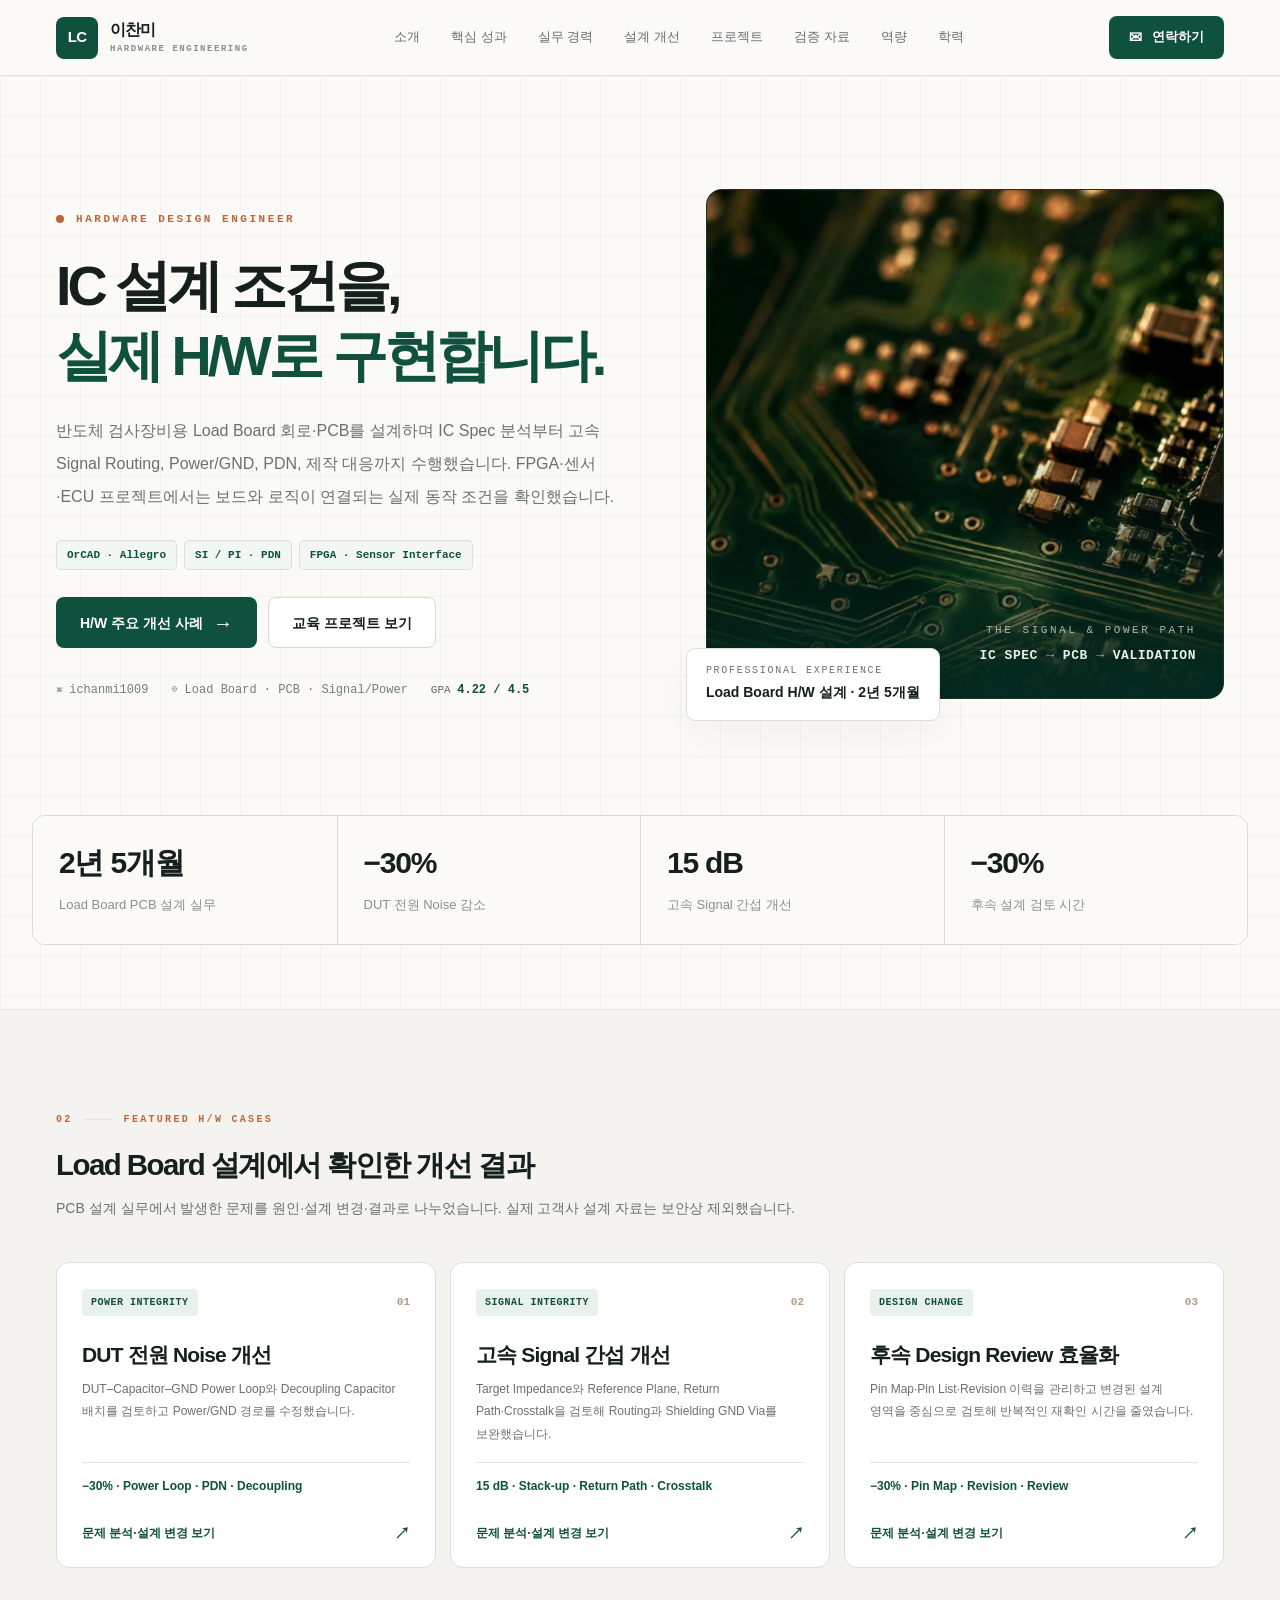
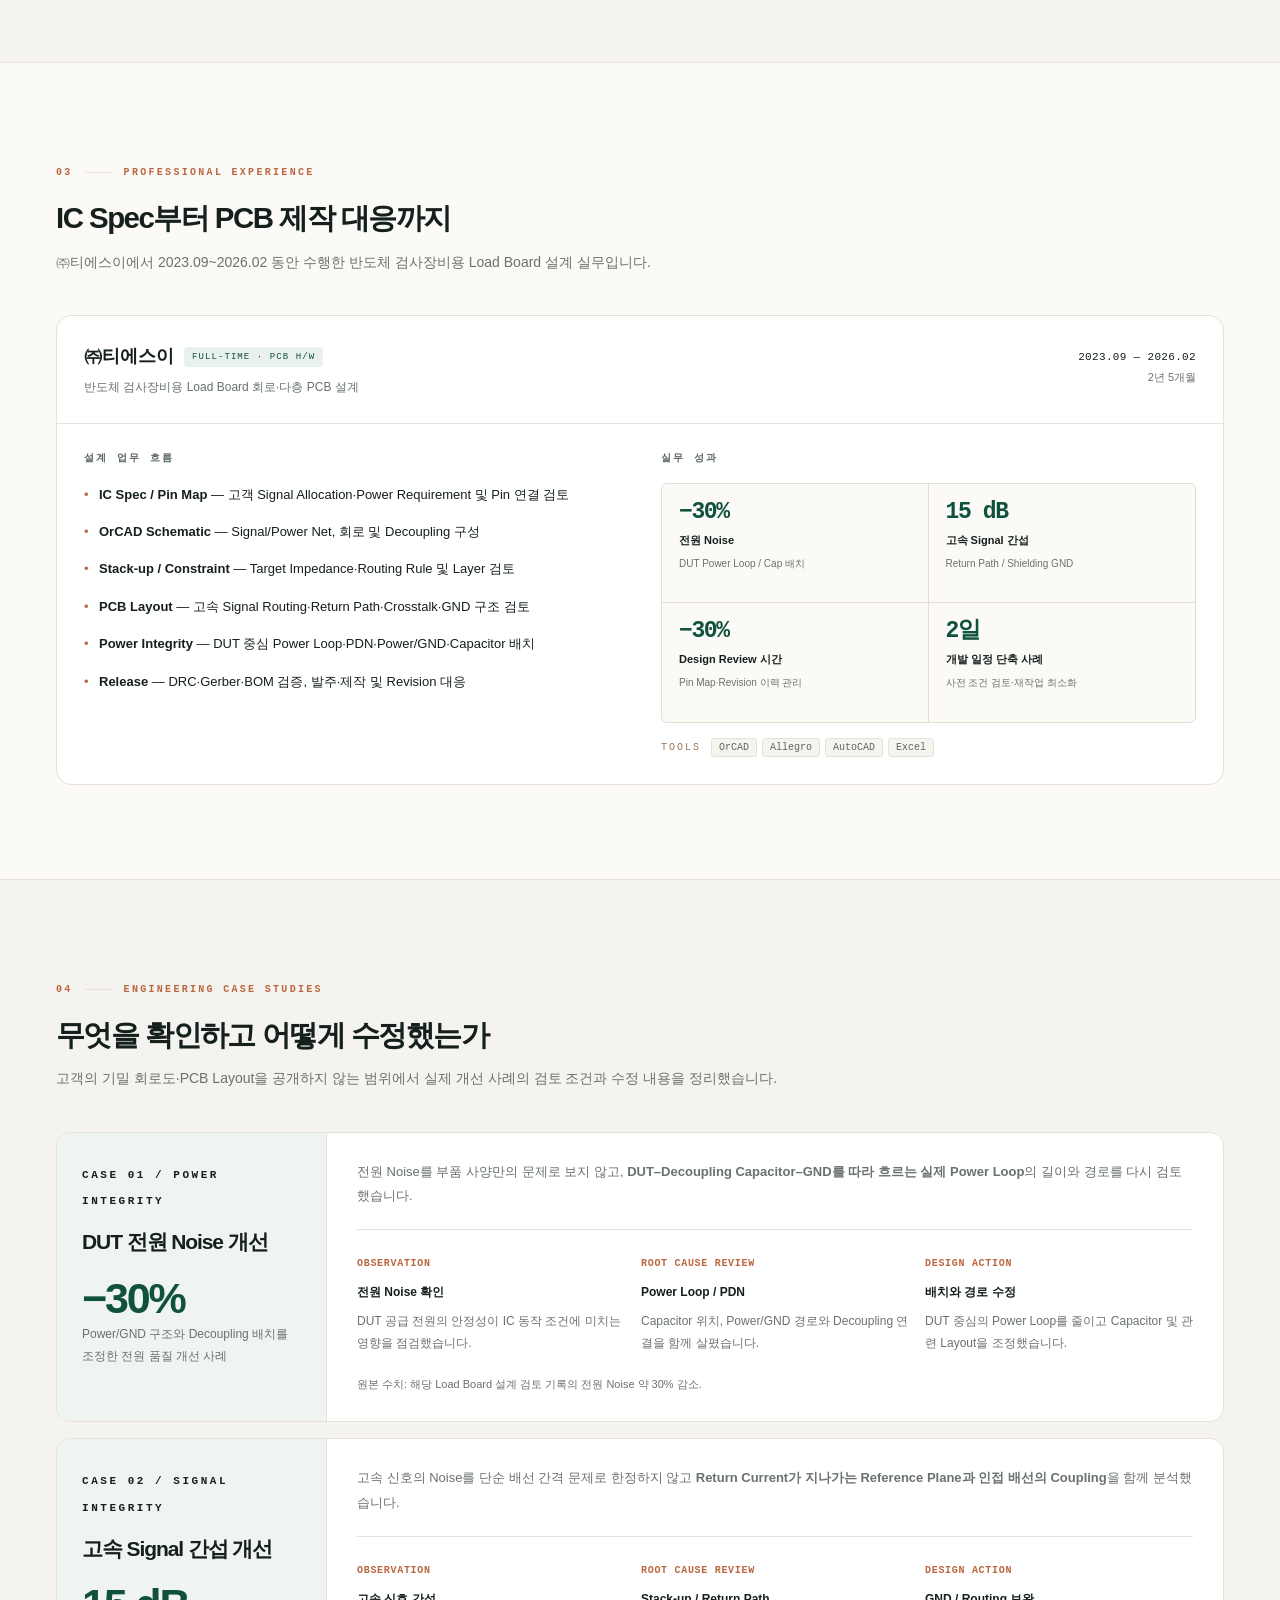
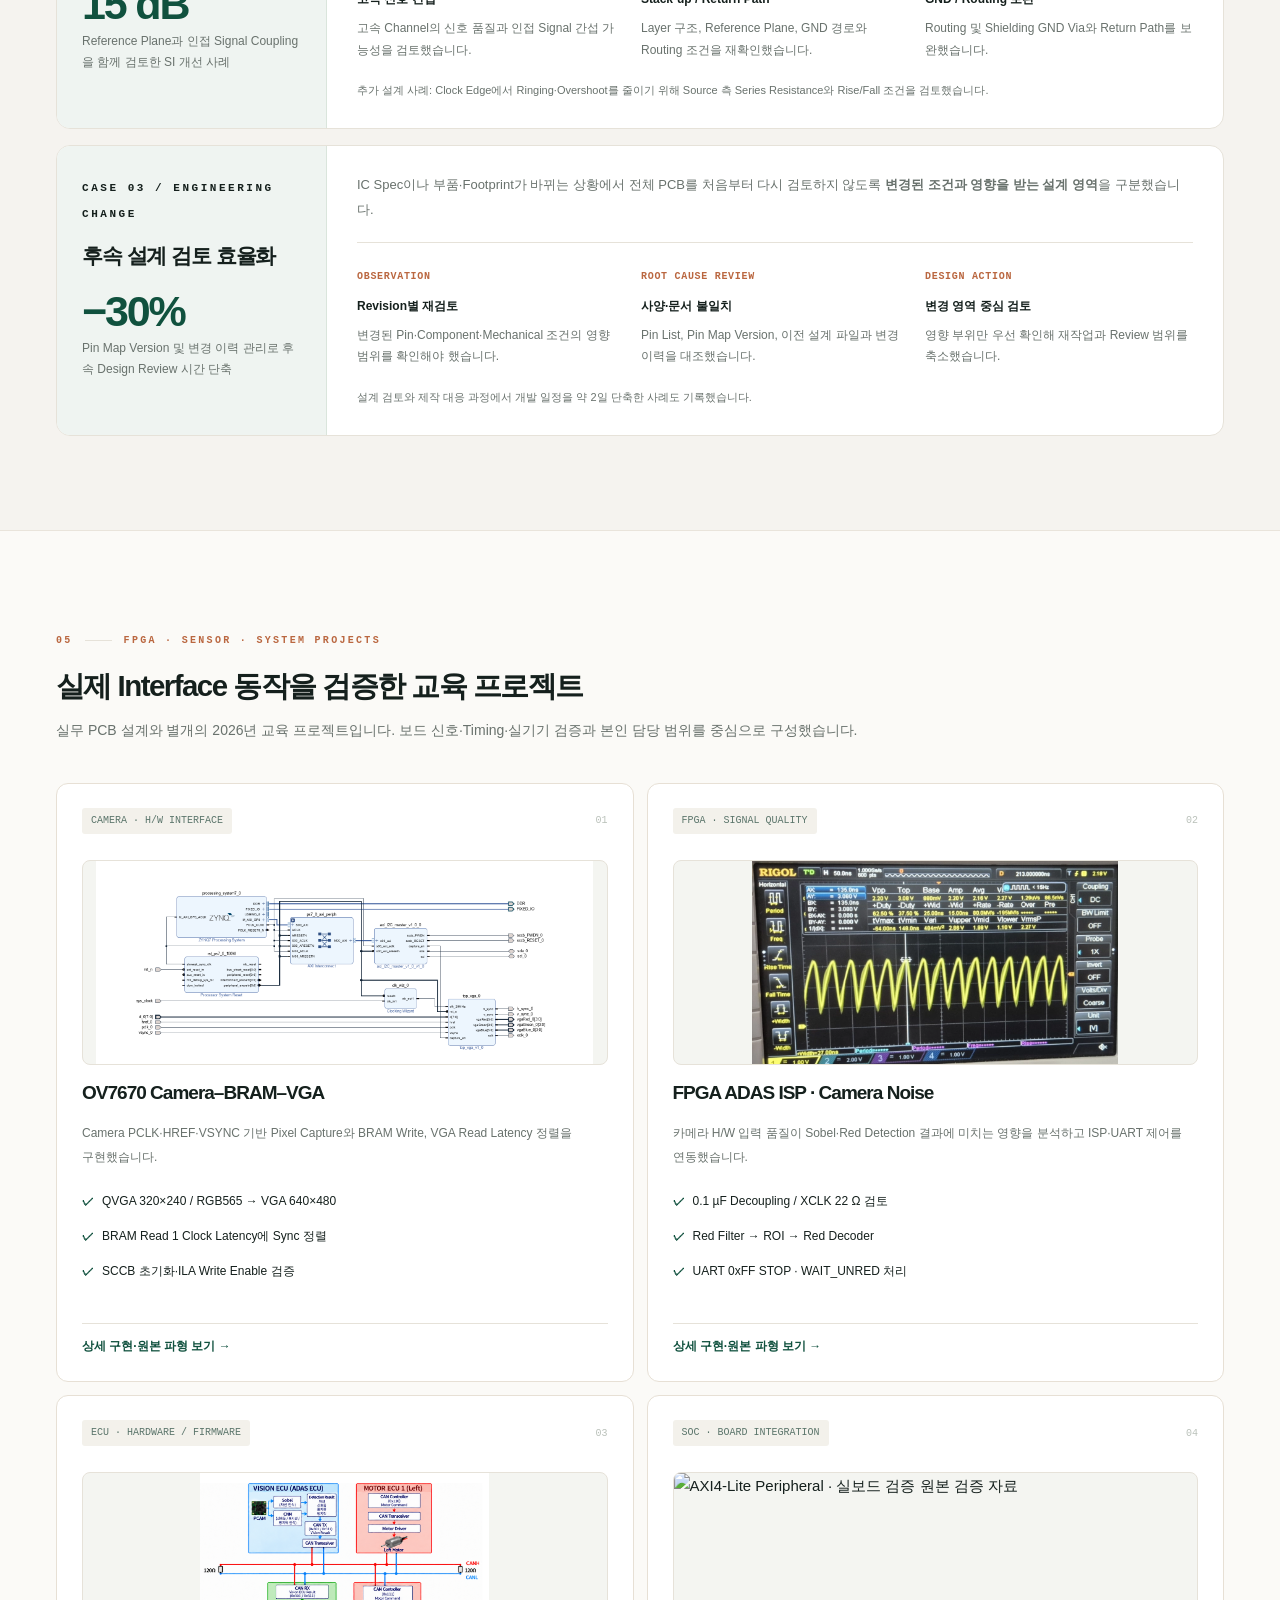
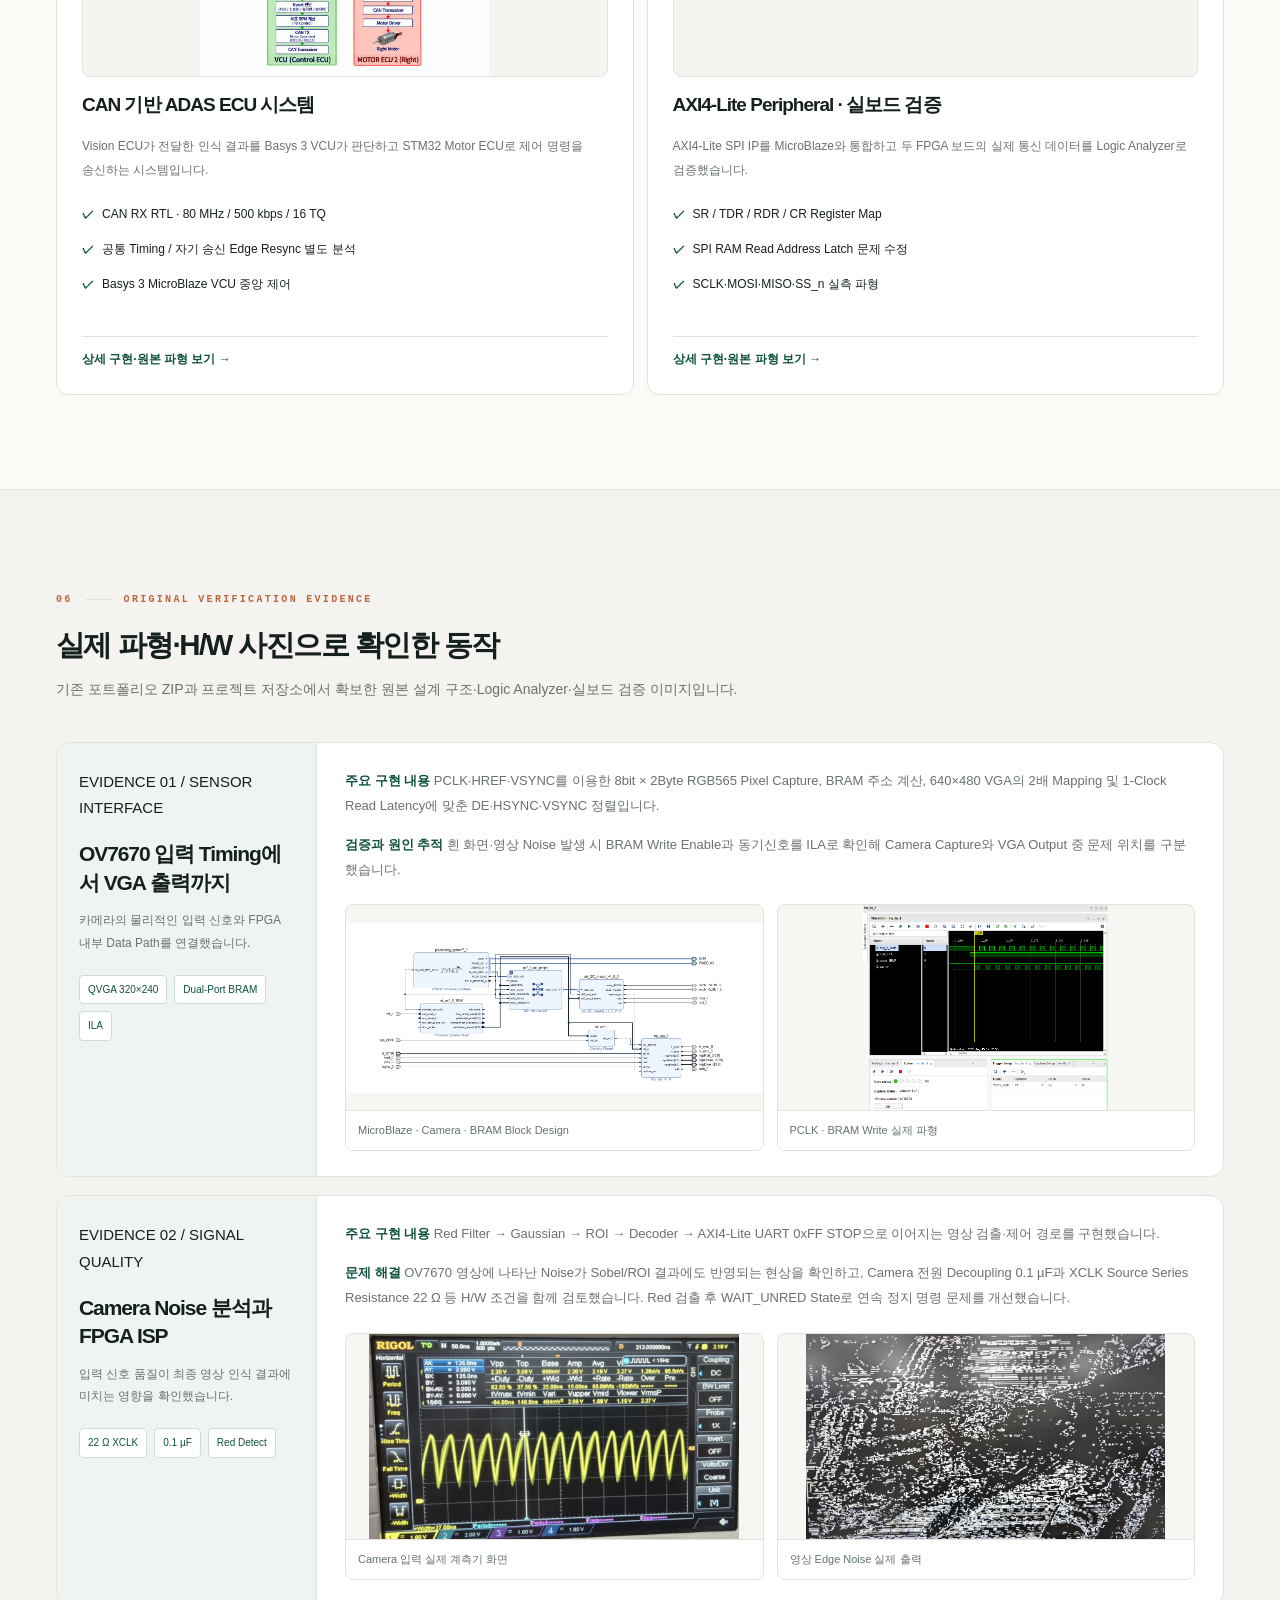
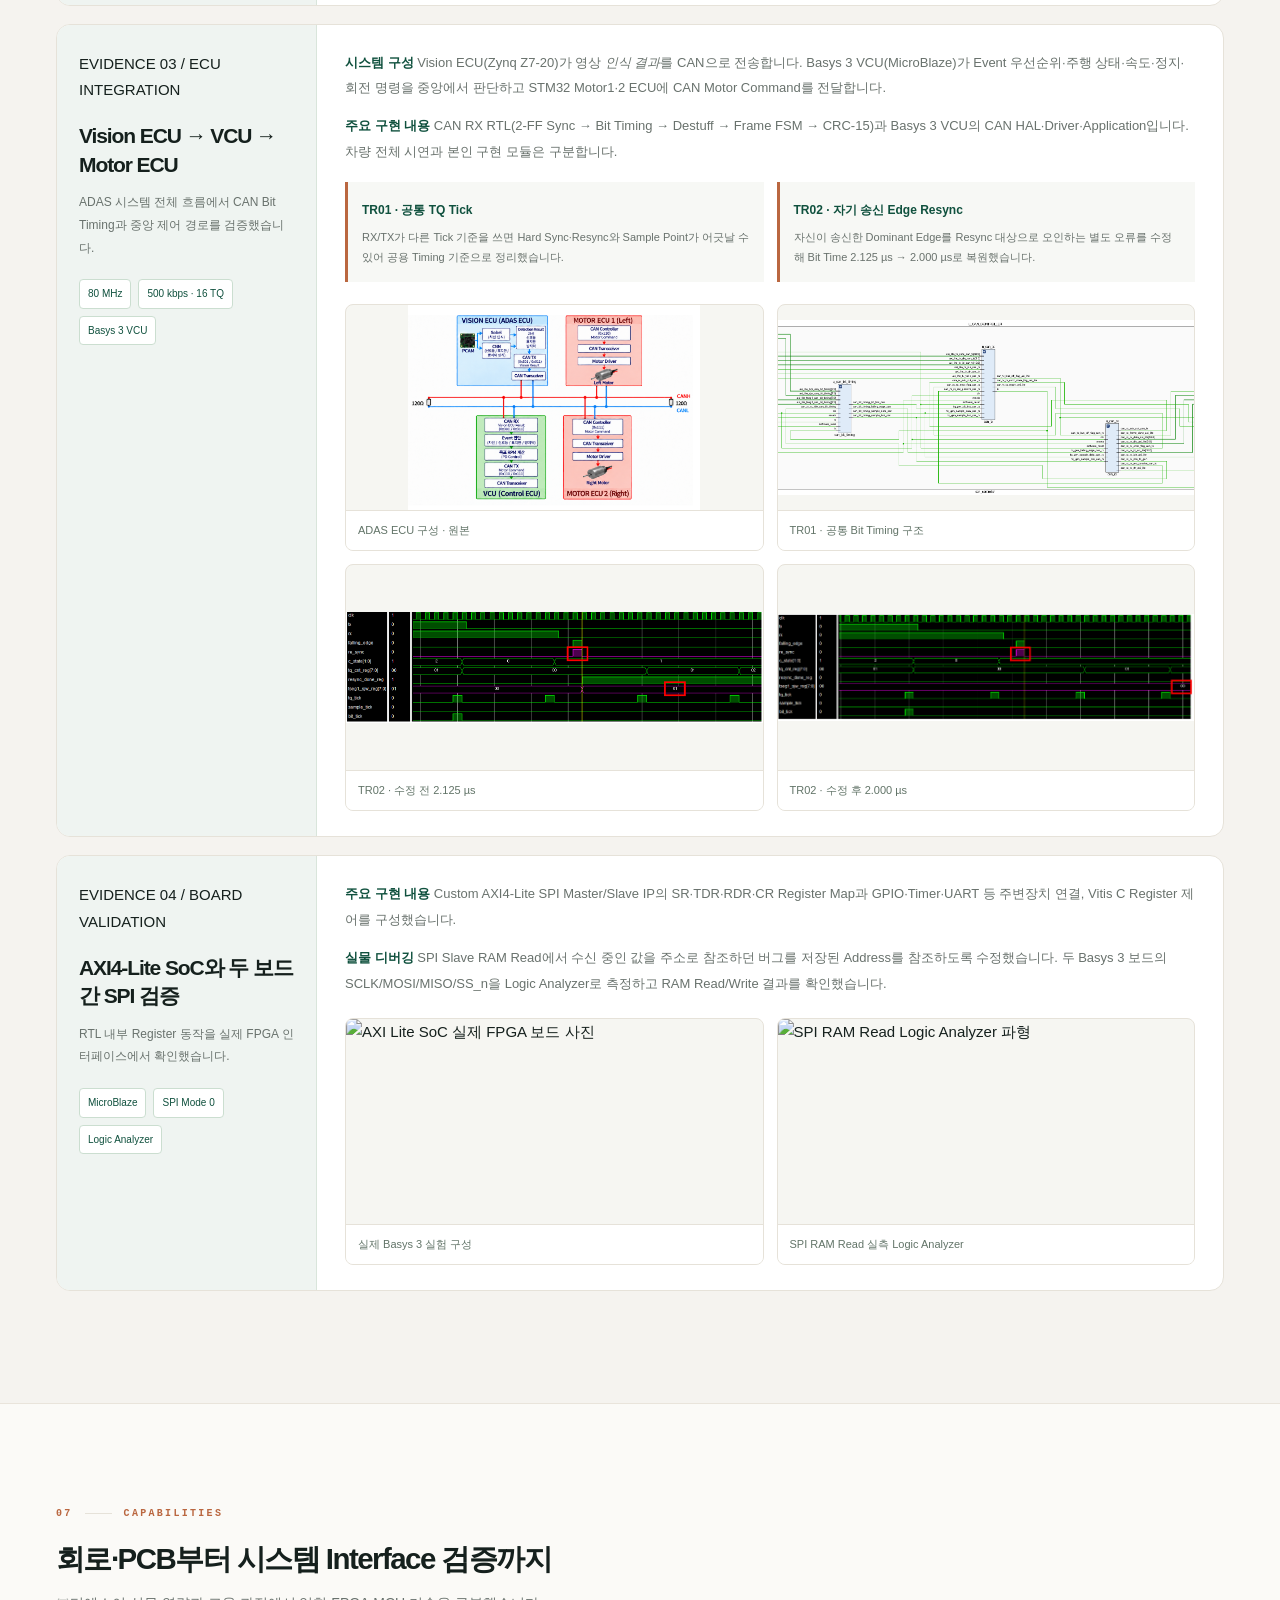
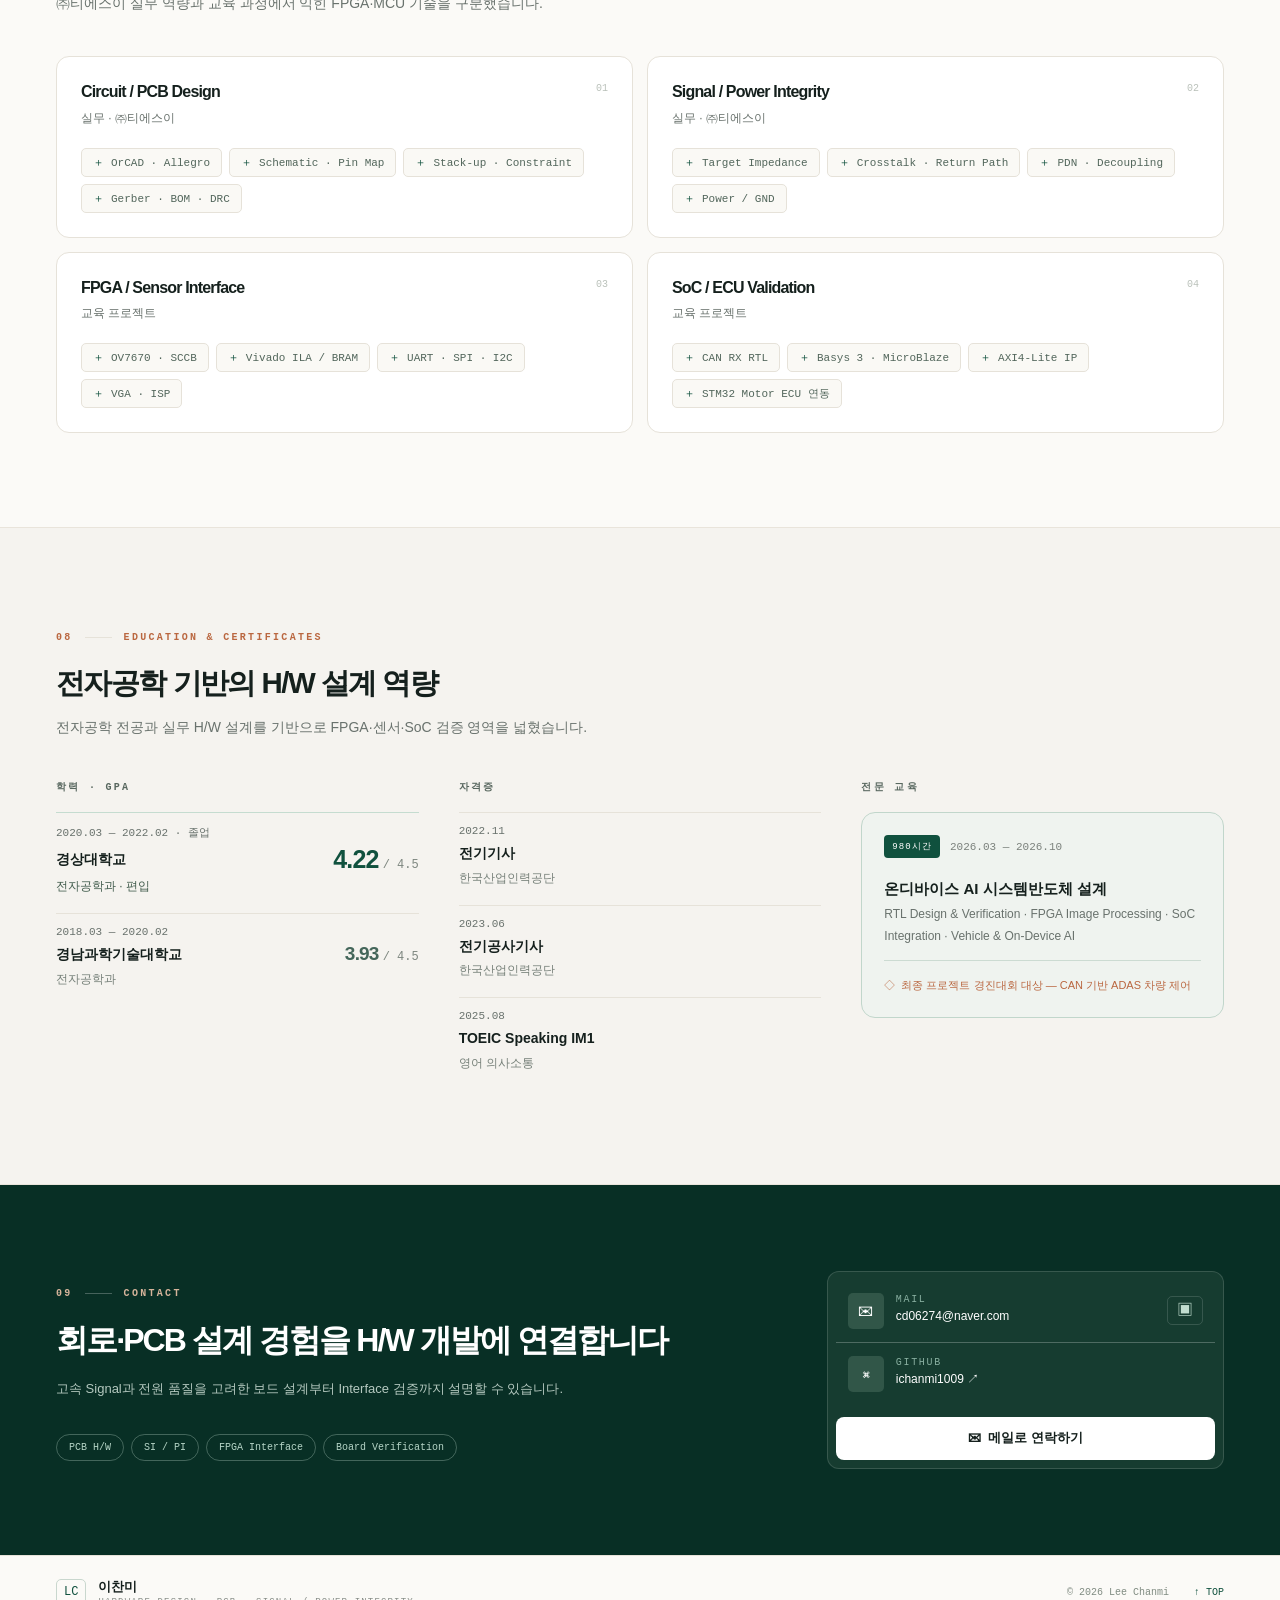
==== hardware/index.html @ c3be4795 "Order shared RTL-style hardware sections as featured cases, professional experience, details, then e" ====
<!doctype html><html lang="ko"><head><meta charset="utf-8"><meta name="viewport" content="width=device-width,initial-scale=1"><meta name="theme-color" content="#10513e"><meta name="description" content="이찬미 Hardware Engineer 포트폴리오 · Load Board PCB, SI/PI, PDN 설계 실무 및 FPGA 센서·ECU 검증"><title>이찬미 | Hardware Engineer</title><link rel="icon" href="[data-uri]"><link rel="stylesheet" href="../style.css?v=20261030-hw1"><style>
/* H/W portfolio supplemental styles; colors and overall layout are inherited from RTL /style.css */
.hw-field-section .hw-case-list{display:grid;gap:16px}
.hw-field-section .case{display:grid;grid-template-columns:minmax(0,270px) minmax(0,1fr);background:#fff;border:1px solid var(--line);border-radius:var(--radius);overflow:hidden;scroll-margin-top:100px}
.hw-field-section .case-summary{background:var(--green-soft);padding:27px 25px;border-right:1px solid #dae5dc}
.hw-field-section .case-summary h3{font-size:21px;margin:16px 0 16px}
.hw-field-section .case-summary .case-numeric{font-size:43px;color:var(--green);font-weight:850;letter-spacing:-.05em;line-height:1.2}
.hw-field-section .case-summary p{font-size:12px;line-height:1.8}
.hw-field-section .case-details{padding:27px 30px}
.hw-field-section .case-details>p{font-size:13px;line-height:1.9}
.hw-field-section .case-steps{display:grid;grid-template-columns:repeat(3,minmax(0,1fr));gap:16px;padding-top:18px;border-top:1px solid var(--line);margin-top:20px}
.hw-field-section .case-steps div span{color:var(--copper);font:700 10px ui-monospace,Consolas,monospace;letter-spacing:.07em}
.hw-field-section .case-steps strong{display:block;font-size:12px;margin:8px 0}
.hw-field-section .case-steps p{font-size:12px;line-height:1.8;margin:0}
.hw-field-section .case-note{font-size:11px!important;color:var(--muted);margin:19px 0 0}
.hw-project{gap:0;scroll-margin-top:100px}
.hw-project-preview{height:205px;display:block;border:1px solid var(--line);border-radius:8px;overflow:hidden;background:#f4f5f1;margin:14px 0}
.hw-project-preview img{width:100%;height:100%;object-fit:contain;display:block}
.hw-project .summary{margin:9px 0 13px}
.hw-project .highlights{padding-bottom:14px}
.hw-project .project-card-footer{padding-top:12px;border-top:1px solid var(--line)}
.hw-dossier{display:grid;grid-template-columns:260px minmax(0,1fr);border:1px solid var(--line);border-radius:var(--radius);background:white;overflow:hidden;margin:18px 0;scroll-margin-top:105px}
.dossier-side{background:var(--green-soft);padding:26px 22px;border-right:1px solid #d9e5db}
.dossier-side h3{font-size:21px;margin:19px 0 12px}
.dossier-side p{font-size:12px;line-height:1.9}
.dossier-chips{display:flex;flex-wrap:wrap;gap:7px;margin-top:20px}
.dossier-chips span{padding:5px 8px;color:var(--green);background:white;border:1px solid #cbded0;border-radius:4px;font-size:10px}
.dossier-main{padding:25px 28px}
.dossier-main>p{font-size:13px;line-height:1.95}
.dossier-main>p strong{color:var(--green)}
.dossier-gallery{display:grid;grid-template-columns:repeat(2,minmax(0,1fr));gap:13px;margin-top:22px}
.dossier-gallery figure{margin:0;border:1px solid var(--line);background:#f6f6f2;border-radius:8px;overflow:hidden}
.dossier-gallery img{display:block;width:100%;height:205px;object-fit:contain}
.dossier-gallery figcaption{background:white;border-top:1px solid var(--line);padding:10px 12px;font-size:11px;color:#627468}
.dossier-issues{display:grid;grid-template-columns:repeat(2,minmax(0,1fr));gap:13px;margin-top:18px}
.dossier-issues div{padding:14px;background:#f7f8f5;border-left:3px solid var(--copper)}
.dossier-issues b{font-size:12px;color:var(--green)}
.dossier-issues p{font-size:11px;line-height:1.8;margin:6px 0 0}
@media(max-width:900px){.hw-dossier{grid-template-columns:1fr}.dossier-side{border-right:0;border-bottom:1px solid var(--line)}}
@media(max-width:650px){.hw-field-section .case{grid-template-columns:1fr}.hw-field-section .case-summary{border-right:0;border-bottom:1px solid var(--line)}.hw-field-section .case-steps,.dossier-issues,.dossier-gallery{grid-template-columns:1fr}.hw-field-section .case-details{padding:22px 20px}.dossier-main{padding:21px 18px}.hw-project-preview{height:190px}}
</style></head><body>
<a class="skip-link" href="#main">본문 바로가기</a>
<header class="site-header"><div class="nav-shell container"><a aria-label="H/W 포트폴리오 첫 화면" class="brand" href="#about"><span class="brand-symbol">LC</span><span class="brand-copy"><strong>이찬미</strong><small>HARDWARE ENGINEERING</small></span></a><nav aria-label="주 메뉴" class="desktop-nav"><a href="#about">소개</a><a href="#cases">핵심 성과</a><a href="#experience">실무 경력</a><a href="#field">설계 개선</a><a href="#projects">프로젝트</a><a href="#dossiers">검증 자료</a><a href="#capabilities">역량</a><a href="#education">학력</a></nav><a class="btn btn-green nav-contact" href="mailto:cd06274@naver.com"><span aria-hidden="true" class="mail-icon">✉</span> 연락하기</a><button aria-controls="hw-mobile-menu" aria-expanded="false" aria-label="메뉴 열기" class="mobile-menu-button" type="button"><span></span><span></span><span></span></button></div><nav aria-label="모바일 메뉴" class="mobile-nav" hidden id="hw-mobile-menu"><a href="#about">소개</a><a href="#cases">핵심 성과</a><a href="#experience">실무 경력</a><a href="#field">설계 개선</a><a href="#projects">프로젝트</a><a href="#dossiers">검증 자료</a><a href="#capabilities">역량</a><a href="#education">학력</a><a href="#contact">연락</a></nav></header>
<main id="main">
<section aria-labelledby="hero-heading" class="hero grid-paper" id="about"><div class="container hero-grid"><div class="hero-content">
<p class="eyebrow hero-eyebrow"><span class="copper-dot"></span>HARDWARE DESIGN ENGINEER</p>
<h1 id="hero-heading">IC 설계 조건을,<br/><span>실제 H/W로 구현합니다.</span></h1>
<p class="hero-description">반도체 검사장비용 Load Board 회로·PCB를 설계하며 IC Spec 분석부터 고속 Signal Routing, Power/GND, PDN, 제작 대응까지 수행했습니다. FPGA·센서·ECU 프로젝트에서는 보드와 로직이 연결되는 실제 동작 조건을 확인했습니다.</p>
<div class="hero-focus-tags" aria-label="주요 역량"><span>OrCAD · Allegro</span><span>SI / PI · PDN</span><span>FPGA · Sensor Interface</span></div>
<div class="hero-buttons"><a class="btn btn-green btn-large" href="#cases">H/W 주요 개선 사례 <span aria-hidden="true">→</span></a><a class="btn btn-outline btn-large" href="#projects">교육 프로젝트 보기</a></div>
<div class="hero-meta"><a href="https://github.com/ichanmi1009" target="_blank" rel="noopener noreferrer"><span aria-hidden="true">⌘</span> ichanmi1009</a><span>⌾ Load Board · PCB · Signal/Power</span><span class="hero-gpa">GPA <strong>4.22 / 4.5</strong></span></div></div>
<div class="hero-visual"><div aria-label="PCB 표면의 실제 배선과 전자부품 이미지" class="pcb-image" role="img"><img alt="PCB 표면의 배선과 전자부품 클로즈업" loading="eager" src="[data-uri]"/><div class="pcb-caption"><span>THE SIGNAL &amp; POWER PATH</span><strong>IC SPEC <i>→</i> PCB <i>→</i> VALIDATION</strong></div></div><div class="floating-note"><small>PROFESSIONAL EXPERIENCE</small><strong>Load Board H/W 설계 · 2년 5개월</strong></div></div></div>
<div aria-label="실무 경력 및 성과" class="container metrics-panel"><div class="metric"><strong>2년 5개월</strong><span>Load Board PCB 설계 실무</span></div><div class="metric"><strong>−30%</strong><span>DUT 전원 Noise 감소</span></div><div class="metric"><strong>15 dB</strong><span>고속 Signal 간섭 개선</span></div><div class="metric"><strong>−30%</strong><span>후속 설계 검토 시간</span></div></div></section>

<section aria-labelledby="cases-heading" class="section section-alt rtl-feature-section" id="cases"><div class="container"><div class="section-intro"><span class="section-num">02 <span></span> FEATURED H/W CASES</span><h2 id="cases-heading">Load Board 설계에서 확인한 개선 결과</h2><p>PCB 설계 실무에서 발생한 문제를 원인·설계 변경·결과로 나누었습니다. 실제 고객사 설계 자료는 보안상 제외했습니다.</p></div><div class="rtl-feature-grid"><a class="rtl-feature-card" href="#case-power"><div class="rtl-feature-top"><span class="rtl-feature-type">POWER INTEGRITY</span><span class="rtl-feature-index">01</span></div><h3>DUT 전원 Noise 개선</h3><p>DUT–Capacitor–GND Power Loop와 Decoupling Capacitor 배치를 검토하고 Power/GND 경로를 수정했습니다.</p><div class="rtl-feature-spec">−30% · Power Loop · PDN · Decoupling</div><div class="rtl-feature-link">문제 분석·설계 변경 보기 <span aria-hidden="true">↗</span></div></a><a class="rtl-feature-card" href="#case-signal"><div class="rtl-feature-top"><span class="rtl-feature-type">SIGNAL INTEGRITY</span><span class="rtl-feature-index">02</span></div><h3>고속 Signal 간섭 개선</h3><p>Target Impedance와 Reference Plane, Return Path·Crosstalk을 검토해 Routing과 Shielding GND Via를 보완했습니다.</p><div class="rtl-feature-spec">15 dB · Stack-up · Return Path · Crosstalk</div><div class="rtl-feature-link">문제 분석·설계 변경 보기 <span aria-hidden="true">↗</span></div></a><a class="rtl-feature-card" href="#case-change"><div class="rtl-feature-top"><span class="rtl-feature-type">DESIGN CHANGE</span><span class="rtl-feature-index">03</span></div><h3>후속 Design Review 효율화</h3><p>Pin Map·Pin List·Revision 이력을 관리하고 변경된 설계 영역을 중심으로 검토해 반복적인 재확인 시간을 줄였습니다.</p><div class="rtl-feature-spec">−30% · Pin Map · Revision · Review</div><div class="rtl-feature-link">문제 분석·설계 변경 보기 <span aria-hidden="true">↗</span></div></a></div></div></section>
<section aria-labelledby="experience-heading" class="section" id="experience"><div class="container"><div class="section-intro"><span class="section-num">03 <span></span> PROFESSIONAL EXPERIENCE</span><h2 id="experience-heading">IC Spec부터 PCB 제작 대응까지</h2><p>㈜티에스이에서 2023.09~2026.02 동안 수행한 반도체 검사장비용 Load Board 설계 실무입니다.</p></div><div class="experience-panel">
<div class="experience-title"><div><div class="company-name"><strong>㈜티에스이</strong><span class="small-pill">FULL-TIME · PCB H/W</span></div><p>반도체 검사장비용 Load Board 회로·다층 PCB 설계</p></div><div class="work-period"><strong>2023.09 — 2026.02</strong><small>2년 5개월</small></div></div>
<div class="experience-body"><div><div class="small-heading">설계 업무 흐름</div><ul class="dotted-list">
<li><strong>IC Spec / Pin Map</strong> — 고객 Signal Allocation·Power Requirement 및 Pin 연결 검토</li>
<li><strong>OrCAD Schematic</strong> — Signal/Power Net, 회로 및 Decoupling 구성</li>
<li><strong>Stack-up / Constraint</strong> — Target Impedance·Routing Rule 및 Layer 검토</li>
<li><strong>PCB Layout</strong> — 고속 Signal Routing·Return Path·Crosstalk·GND 구조 검토</li>
<li><strong>Power Integrity</strong> — DUT 중심 Power Loop·PDN·Power/GND·Capacitor 배치</li>
<li><strong>Release</strong> — DRC·Gerber·BOM 검증, 발주·제작 및 Revision 대응</li>
</ul></div><div><div class="small-heading">실무 성과</div><div class="achievement-grid">
<div><strong>−30%</strong><span>전원 Noise</span><small>DUT Power Loop / Cap 배치</small></div>
<div><strong>15 dB</strong><span>고속 Signal 간섭</span><small>Return Path / Shielding GND</small></div>
<div><strong>−30%</strong><span>Design Review 시간</span><small>Pin Map·Revision 이력 관리</small></div>
<div><strong>2일</strong><span>개발 일정 단축 사례</span><small>사전 조건 검토·재작업 최소화</small></div>
</div><div class="tool-line"><span>TOOLS</span><span class="tag">OrCAD</span><span class="tag">Allegro</span><span class="tag">AutoCAD</span><span class="tag">Excel</span></div></div></div></div></div></section>
<section aria-labelledby="field-heading" class="section section-alt hw-field-section" id="field"><div class="container"><div class="section-intro"><span class="section-num">04 <span></span> ENGINEERING CASE STUDIES</span><h2 id="field-heading">무엇을 확인하고 어떻게 수정했는가</h2><p>고객의 기밀 회로도·PCB Layout을 공개하지 않는 범위에서 실제 개선 사례의 검토 조건과 수정 내용을 정리했습니다.</p></div><div class="hw-case-list"><article class="case" id="case-power"><div class="case-summary"><span class="eyebrow">CASE 01 / POWER INTEGRITY</span><h3>DUT 전원 Noise 개선</h3><div class="case-numeric">−30%</div><p>Power/GND 구조와 Decoupling 배치를 조정한 전원 품질 개선 사례</p></div><div class="case-details"><p>전원 Noise를 부품 사양만의 문제로 보지 않고, <strong>DUT–Decoupling Capacitor–GND를 따라 흐르는 실제 Power Loop</strong>의 길이와 경로를 다시 검토했습니다.</p><div class="case-steps"><div><span>OBSERVATION</span><strong>전원 Noise 확인</strong><p>DUT 공급 전원의 안정성이 IC 동작 조건에 미치는 영향을 점검했습니다.</p></div><div><span>ROOT CAUSE REVIEW</span><strong>Power Loop / PDN</strong><p>Capacitor 위치, Power/GND 경로와 Decoupling 연결을 함께 살폈습니다.</p></div><div><span>DESIGN ACTION</span><strong>배치와 경로 수정</strong><p>DUT 중심의 Power Loop를 줄이고 Capacitor 및 관련 Layout을 조정했습니다.</p></div></div><p class="case-note">원본 수치: 해당 Load Board 설계 검토 기록의 전원 Noise 약 30% 감소.</p></div></article><article class="case" id="case-signal"><div class="case-summary"><span class="eyebrow">CASE 02 / SIGNAL INTEGRITY</span><h3>고속 Signal 간섭 개선</h3><div class="case-numeric">15 dB</div><p>Reference Plane과 인접 Signal Coupling을 함께 검토한 SI 개선 사례</p></div><div class="case-details"><p>고속 신호의 Noise를 단순 배선 간격 문제로 한정하지 않고 <strong>Return Current가 지나가는 Reference Plane과 인접 배선의 Coupling</strong>을 함께 분석했습니다.</p><div class="case-steps"><div><span>OBSERVATION</span><strong>고속 신호 간섭</strong><p>고속 Channel의 신호 품질과 인접 Signal 간섭 가능성을 검토했습니다.</p></div><div><span>ROOT CAUSE REVIEW</span><strong>Stack-up / Return Path</strong><p>Layer 구조, Reference Plane, GND 경로와 Routing 조건을 재확인했습니다.</p></div><div><span>DESIGN ACTION</span><strong>GND / Routing 보완</strong><p>Routing 및 Shielding GND Via와 Return Path를 보완했습니다.</p></div></div><p class="case-note">추가 설계 사례: Clock Edge에서 Ringing·Overshoot를 줄이기 위해 Source 측 Series Resistance와 Rise/Fall 조건을 검토했습니다.</p></div></article><article class="case" id="case-change"><div class="case-summary"><span class="eyebrow">CASE 03 / ENGINEERING CHANGE</span><h3>후속 설계 검토 효율화</h3><div class="case-numeric">−30%</div><p>Pin Map Version 및 변경 이력 관리로 후속 Design Review 시간 단축</p></div><div class="case-details"><p>IC Spec이나 부품·Footprint가 바뀌는 상황에서 전체 PCB를 처음부터 다시 검토하지 않도록 <strong>변경된 조건과 영향을 받는 설계 영역</strong>을 구분했습니다.</p><div class="case-steps"><div><span>OBSERVATION</span><strong>Revision별 재검토</strong><p>변경된 Pin·Component·Mechanical 조건의 영향 범위를 확인해야 했습니다.</p></div><div><span>ROOT CAUSE REVIEW</span><strong>사양·문서 불일치</strong><p>Pin List, Pin Map Version, 이전 설계 파일과 변경 이력을 대조했습니다.</p></div><div><span>DESIGN ACTION</span><strong>변경 영역 중심 검토</strong><p>영향 부위만 우선 확인해 재작업과 Review 범위를 축소했습니다.</p></div></div><p class="case-note">설계 검토와 제작 대응 과정에서 개발 일정을 약 2일 단축한 사례도 기록했습니다.</p></div></article></div></div></section>
<section id="projects" class="section" aria-labelledby="projects-heading"><div class="container"><div class="section-intro"><span class="section-num">05 <span></span> FPGA · SENSOR · SYSTEM PROJECTS</span><h2 id="projects-heading">실제 Interface 동작을 검증한 교육 프로젝트</h2><p>실무 PCB 설계와 별개의 2026년 교육 프로젝트입니다. 보드 신호·Timing·실기기 검증과 본인 담당 범위를 중심으로 구성했습니다.</p></div><div class="project-grid"><article class="project-card hw-project"><div class="project-card-top"><div class="category-line"><span class="mini-label">CAMERA · H/W INTERFACE</span></div><span class="card-index">01</span></div><a class="hw-project-preview" href="#hw-ov" aria-label="OV7670 Camera–BRAM–VGA 상세 보기"><img src="../assets/notion-originals/ov7670-block-design.png" loading="lazy" alt="OV7670 Camera–BRAM–VGA 원본 검증 자료"/></a><h3><a href="#hw-ov">OV7670 Camera–BRAM–VGA</a></h3><p class="summary">Camera PCLK·HREF·VSYNC 기반 Pixel Capture와 BRAM Write, VGA Read Latency 정렬을 구현했습니다.</p><ul class="highlights"><li>QVGA 320×240 / RGB565 → VGA 640×480</li><li>BRAM Read 1 Clock Latency에 Sync 정렬</li><li>SCCB 초기화·ILA Write Enable 검증</li></ul><div class="project-card-footer"><a class="case-link" href="#hw-ov">상세 구현·원본 파형 보기 →</a></div></article><article class="project-card hw-project"><div class="project-card-top"><div class="category-line"><span class="mini-label">FPGA · SIGNAL QUALITY</span></div><span class="card-index">02</span></div><a class="hw-project-preview" href="#hw-isp" aria-label="FPGA ADAS ISP · Camera Noise 상세 보기"><img src="../assets/notion-originals/isp-oscilloscope-1.png" loading="lazy" alt="FPGA ADAS ISP · Camera Noise 원본 검증 자료"/></a><h3><a href="#hw-isp">FPGA ADAS ISP · Camera Noise</a></h3><p class="summary">카메라 H/W 입력 품질이 Sobel·Red Detection 결과에 미치는 영향을 분석하고 ISP·UART 제어를 연동했습니다.</p><ul class="highlights"><li>0.1 µF Decoupling / XCLK 22 Ω 검토</li><li>Red Filter → ROI → Red Decoder</li><li>UART 0xFF STOP · WAIT_UNRED 처리</li></ul><div class="project-card-footer"><a class="case-link" href="#hw-isp">상세 구현·원본 파형 보기 →</a></div></article><article class="project-card hw-project"><div class="project-card-top"><div class="category-line"><span class="mini-label">ECU · HARDWARE / FIRMWARE</span></div><span class="card-index">03</span></div><a class="hw-project-preview" href="#hw-can" aria-label="CAN 기반 ADAS ECU 시스템 상세 보기"><img src="../assets/original-can/can-ecu-architecture.png" loading="lazy" alt="CAN 기반 ADAS ECU 시스템 원본 검증 자료"/></a><h3><a href="#hw-can">CAN 기반 ADAS ECU 시스템</a></h3><p class="summary">Vision ECU가 전달한 인식 결과를 Basys 3 VCU가 판단하고 STM32 Motor ECU로 제어 명령을 송신하는 시스템입니다.</p><ul class="highlights"><li>CAN RX RTL · 80 MHz / 500 kbps / 16 TQ</li><li>공통 Timing / 자기 송신 Edge Resync 별도 분석</li><li>Basys 3 MicroBlaze VCU 중앙 제어</li></ul><div class="project-card-footer"><a class="case-link" href="#hw-can">상세 구현·원본 파형 보기 →</a></div></article><article class="project-card hw-project"><div class="project-card-top"><div class="category-line"><span class="mini-label">SOC · BOARD INTEGRATION</span></div><span class="card-index">04</span></div><a class="hw-project-preview" href="#hw-axi" aria-label="AXI4-Lite Peripheral · 실보드 검증 상세 보기"><img src="https://raw.githubusercontent.com/ichanmi1009/AXI_Peripheral/main/docs/images/hardware_demo.jpg" loading="lazy" alt="AXI4-Lite Peripheral · 실보드 검증 원본 검증 자료"/></a><h3><a href="#hw-axi">AXI4-Lite Peripheral · 실보드 검증</a></h3><p class="summary">AXI4-Lite SPI IP를 MicroBlaze와 통합하고 두 FPGA 보드의 실제 통신 데이터를 Logic Analyzer로 검증했습니다.</p><ul class="highlights"><li>SR / TDR / RDR / CR Register Map</li><li>SPI RAM Read Address Latch 문제 수정</li><li>SCLK·MOSI·MISO·SS_n 실측 파형</li></ul><div class="project-card-footer"><a class="case-link" href="#hw-axi">상세 구현·원본 파형 보기 →</a></div></article></div></div></section>

<section class="section section-alt hw-dossiers" id="dossiers"><div class="container"><div class="section-intro"><span class="section-num">06 <span></span> ORIGINAL VERIFICATION EVIDENCE</span><h2>실제 파형·H/W 사진으로 확인한 동작</h2><p>기존 포트폴리오 ZIP과 프로젝트 저장소에서 확보한 원본 설계 구조·Logic Analyzer·실보드 검증 이미지입니다.</p></div><article class="hw-dossier" id="hw-ov">
  <div class="dossier-side"><span class="section-no">EVIDENCE 01 / SENSOR INTERFACE</span><h3>OV7670 입력 Timing에서 VGA 출력까지</h3><p>카메라의 물리적인 입력 신호와 FPGA 내부 Data Path를 연결했습니다.</p><div class="dossier-chips"><span>QVGA 320×240</span><span>Dual-Port BRAM</span><span>ILA</span></div></div>
  <div class="dossier-main"><p><strong>주요 구현 내용</strong> PCLK·HREF·VSYNC를 이용한 8bit × 2Byte RGB565 Pixel Capture, BRAM 주소 계산, 640×480 VGA의 2배 Mapping 및 1-Clock Read Latency에 맞춘 DE·HSYNC·VSYNC 정렬입니다.</p><p><strong>검증과 원인 추적</strong> 흰 화면·영상 Noise 발생 시 BRAM Write Enable과 동기신호를 ILA로 확인해 Camera Capture와 VGA Output 중 문제 위치를 구분했습니다.</p>
    <div class="dossier-gallery"><figure><img loading="lazy" src="../assets/notion-originals/ov7670-block-design.png" alt="OV7670 및 BRAM VGA 실제 Block Design"><figcaption>MicroBlaze · Camera · BRAM Block Design</figcaption></figure><figure><img loading="lazy" src="../assets/notion-originals/ov7670-bram-write-wave.png" alt="OV7670 BRAM Write 실제 검증 파형"><figcaption>PCLK · BRAM Write 실제 파형</figcaption></figure></div>
  </div>
</article>
<article class="hw-dossier" id="hw-isp">
  <div class="dossier-side"><span class="section-no">EVIDENCE 02 / SIGNAL QUALITY</span><h3>Camera Noise 분석과 FPGA ISP</h3><p>입력 신호 품질이 최종 영상 인식 결과에 미치는 영향을 확인했습니다.</p><div class="dossier-chips"><span>22 Ω XCLK</span><span>0.1 µF</span><span>Red Detect</span></div></div>
  <div class="dossier-main"><p><strong>주요 구현 내용</strong> Red Filter → Gaussian → ROI → Decoder → AXI4-Lite UART 0xFF STOP으로 이어지는 영상 검출·제어 경로를 구현했습니다.</p><p><strong>문제 해결</strong> OV7670 영상에 나타난 Noise가 Sobel/ROI 결과에도 반영되는 현상을 확인하고, Camera 전원 Decoupling 0.1 µF과 XCLK Source Series Resistance 22 Ω 등 H/W 조건을 함께 검토했습니다. Red 검출 후 WAIT_UNRED State로 연속 정지 명령 문제를 개선했습니다.</p>
    <div class="dossier-gallery"><figure><img loading="lazy" src="../assets/notion-originals/isp-oscilloscope-1.png" alt="FPGA Camera 인터페이스 실제 오실로스코프 측정"><figcaption>Camera 입력 실제 계측기 화면</figcaption></figure><figure><img loading="lazy" src="../assets/notion-originals/isp-sobel-noisy-output.png" alt="Sobel 영상 Noise 실제 출력"><figcaption>영상 Edge Noise 실제 출력</figcaption></figure></div>
  </div>
</article>
<article class="hw-dossier" id="hw-can">
  <div class="dossier-side"><span class="section-no">EVIDENCE 03 / ECU INTEGRATION</span><h3>Vision ECU → VCU → Motor ECU</h3><p>ADAS 시스템 전체 흐름에서 CAN Bit Timing과 중앙 제어 경로를 검증했습니다.</p><div class="dossier-chips"><span>80 MHz</span><span>500 kbps · 16 TQ</span><span>Basys 3 VCU</span></div></div>
  <div class="dossier-main"><p><strong>시스템 구성</strong> Vision ECU(Zynq Z7-20)가 영상 <em>인식 결과</em>를 CAN으로 전송합니다. Basys 3 VCU(MicroBlaze)가 Event 우선순위·주행 상태·속도·정지·회전 명령을 중앙에서 판단하고 STM32 Motor1·2 ECU에 CAN Motor Command를 전달합니다.</p><p><strong>주요 구현 내용</strong> CAN RX RTL(2-FF Sync → Bit Timing → Destuff → Frame FSM → CRC-15)과 Basys 3 VCU의 CAN HAL·Driver·Application입니다. 차량 전체 시연과 본인 구현 모듈은 구분합니다.</p>
    <div class="dossier-issues"><div><b>TR01 · 공통 TQ Tick</b><p>RX/TX가 다른 Tick 기준을 쓰면 Hard Sync·Resync와 Sample Point가 어긋날 수 있어 공용 Timing 기준으로 정리했습니다.</p></div><div><b>TR02 · 자기 송신 Edge Resync</b><p>자신이 송신한 Dominant Edge를 Resync 대상으로 오인하는 별도 오류를 수정해 Bit Time 2.125 µs → 2.000 µs로 복원했습니다.</p></div></div>
    <div class="dossier-gallery"><figure><img loading="lazy" src="../assets/original-can/can-ecu-architecture.png" alt="Vision ECU Basys 3 VCU STM32 Motor ECU 구조 원본"><figcaption>ADAS ECU 구성 · 원본</figcaption></figure><figure><img loading="lazy" src="../assets/original-can/can-common-timing-structure.png" alt="RX TX 공통 Timing 구조도"><figcaption>TR01 · 공통 Bit Timing 구조</figcaption></figure><figure><img loading="lazy" src="../assets/original-can/can-self-resync-before.png" alt="자기 송신 Resync 오류 수정 전 파형"><figcaption>TR02 · 수정 전 2.125 µs</figcaption></figure><figure><img loading="lazy" src="../assets/original-can/can-self-resync-after.png" alt="자기 송신 Resync 오류 수정 후 파형"><figcaption>TR02 · 수정 후 2.000 µs</figcaption></figure></div>
  </div>
</article>
<article class="hw-dossier" id="hw-axi">
  <div class="dossier-side"><span class="section-no">EVIDENCE 04 / BOARD VALIDATION</span><h3>AXI4-Lite SoC와 두 보드 간 SPI 검증</h3><p>RTL 내부 Register 동작을 실제 FPGA 인터페이스에서 확인했습니다.</p><div class="dossier-chips"><span>MicroBlaze</span><span>SPI Mode 0</span><span>Logic Analyzer</span></div></div>
  <div class="dossier-main"><p><strong>주요 구현 내용</strong> Custom AXI4-Lite SPI Master/Slave IP의 SR·TDR·RDR·CR Register Map과 GPIO·Timer·UART 등 주변장치 연결, Vitis C Register 제어를 구성했습니다.</p><p><strong>실물 디버깅</strong> SPI Slave RAM Read에서 수신 중인 값을 주소로 참조하던 버그를 저장된 Address를 참조하도록 수정했습니다. 두 Basys 3 보드의 SCLK/MOSI/MISO/SS_n을 Logic Analyzer로 측정하고 RAM Read/Write 결과를 확인했습니다.</p>
    <div class="dossier-gallery"><figure><img loading="lazy" src="https://raw.githubusercontent.com/ichanmi1009/AXI_Peripheral/main/docs/images/hardware_demo.jpg" alt="AXI Lite SoC 실제 FPGA 보드 사진"><figcaption>실제 Basys 3 실험 구성</figcaption></figure><figure><img loading="lazy" src="https://raw.githubusercontent.com/ichanmi1009/AXI_Peripheral/main/docs/images/spi_read_logic_analyzer.png" alt="SPI RAM Read Logic Analyzer 파형"><figcaption>SPI RAM Read 실측 Logic Analyzer</figcaption></figure></div>
  </div>
</article></div></section><section aria-labelledby="capabilities-heading" class="section" id="capabilities"><div class="container"><div class="section-intro"><span class="section-num">07 <span></span> CAPABILITIES</span><h2 id="capabilities-heading">회로·PCB부터 시스템 Interface 검증까지</h2><p>㈜티에스이 실무 역량과 교육 과정에서 익힌 FPGA·MCU 기술을 구분했습니다.</p></div><div class="capability-grid"><article class="capability-card"><span class="card-index">01</span><h3>Circuit / PCB Design</h3><p>실무 · ㈜티에스이</p><div class="skill-tags"><span>OrCAD · Allegro</span><span>Schematic · Pin Map</span><span>Stack-up · Constraint</span><span>Gerber · BOM · DRC</span></div></article><article class="capability-card"><span class="card-index">02</span><h3>Signal / Power Integrity</h3><p>실무 · ㈜티에스이</p><div class="skill-tags"><span>Target Impedance</span><span>Crosstalk · Return Path</span><span>PDN · Decoupling</span><span>Power / GND</span></div></article><article class="capability-card"><span class="card-index">03</span><h3>FPGA / Sensor Interface</h3><p>교육 프로젝트</p><div class="skill-tags"><span>OV7670 · SCCB</span><span>Vivado ILA / BRAM</span><span>UART · SPI · I2C</span><span>VGA · ISP</span></div></article><article class="capability-card"><span class="card-index">04</span><h3>SoC / ECU Validation</h3><p>교육 프로젝트</p><div class="skill-tags"><span>CAN RX RTL</span><span>Basys 3 · MicroBlaze</span><span>AXI4-Lite IP</span><span>STM32 Motor ECU 연동</span></div></article></div></div></section>
<section aria-labelledby="education-heading" class="section section-alt" id="education"><div class="container"><div class="section-intro"><span class="section-num">08 <span></span> EDUCATION &amp; CERTIFICATES</span><h2 id="education-heading">전자공학 기반의 H/W 설계 역량</h2><p>전자공학 전공과 실무 H/W 설계를 기반으로 FPGA·센서·SoC 검증 영역을 넓혔습니다.</p></div><div class="education-grid"><div><div class="small-heading">학력 · GPA</div>
<div class="edu-line edu-line-primary">
  <small>2020.03 — 2022.02 · 졸업</small>
  <div class="edu-school-row"><strong>경상대학교</strong><div class="edu-gpa-value"><strong>4.22</strong><span>/ 4.5</span></div></div>
  <span>전자공학과 · 편입</span>
</div>
<div class="edu-line">
  <small>2018.03 — 2020.02</small>
  <div class="edu-school-row"><strong>경남과학기술대학교</strong><div class="edu-gpa-value edu-gpa-secondary"><strong>3.93</strong><span>/ 4.5</span></div></div>
  <span>전자공학과</span>
</div></div><div><div class="small-heading">자격증</div><div class="edu-line"><small>2022.11</small><strong>전기기사</strong><span>한국산업인력공단</span></div><div class="edu-line"><small>2023.06</small><strong>전기공사기사</strong><span>한국산업인력공단</span></div><div class="edu-line"><small>2025.08</small><strong>TOEIC Speaking IM1</strong><span>영어 의사소통</span></div></div><div><div class="small-heading">전문 교육</div><div class="education-feature"><div class="edu-feature-top"><span class="small-pill green-pill">980시간</span><small>2026.03 — 2026.10</small></div><strong>온디바이스 AI 시스템반도체 설계</strong><p>RTL Design &amp; Verification · FPGA Image Processing · SoC Integration · Vehicle &amp; On-Device AI</p><div class="education-award">◇  최종 프로젝트 경진대회 대상 — CAN 기반 ADAS 차량 제어</div></div></div></div></div></section>
<section class="contact-section" id="contact"><div class="container contact-grid"><div><span class="section-num light-num">09 <span></span> CONTACT</span><h2>회로·PCB 설계 경험을 H/W 개발에 연결합니다</h2><p>고속 Signal과 전원 품질을 고려한 보드 설계부터 Interface 검증까지 설명할 수 있습니다.</p><div class="contact-tag-list"><span>PCB H/W</span><span>SI / PI</span><span>FPGA Interface</span><span>Board Verification</span></div></div><div class="contact-card"><div class="contact-item"><span class="contact-icon">✉</span><div><small>MAIL</small><a href="mailto:cd06274@naver.com">cd06274@naver.com</a></div><button aria-label="이메일 주소 복사" class="copy-button" data-copy="cd06274@naver.com" title="이메일 주소 복사" type="button">▣</button></div><div class="contact-item"><span class="contact-icon">⌘</span><div><small>GITHUB</small><a href="https://github.com/ichanmi1009" rel="noopener noreferrer" target="_blank">ichanmi1009 ↗</a></div></div><a class="btn btn-white contact-cta" href="mailto:cd06274@naver.com">✉  메일로 연락하기</a></div></div></section>
</main>
<footer class="site-footer"><div class="container footer-inner"><a class="footer-brand" href="#about"><span class="small-logo">LC</span><span>이찬미<small>HARDWARE DESIGN · PCB · SIGNAL / POWER INTEGRITY</small></span></a><div><span>© 2026 Lee Chanmi</span><a href="#about">↑ TOP</a></div></div></footer>
<div aria-live="polite" class="toast" id="toast" role="status"></div>

<script>(()=>{const b=document.querySelector('.mobile-menu-button');const n=document.getElementById('hw-mobile-menu');if(!b||!n)return;b.addEventListener('click',()=>{const open=b.getAttribute('aria-expanded')==='true';b.setAttribute('aria-expanded',String(!open));n.hidden=open;});n.querySelectorAll('a').forEach(x=>x.addEventListener('click',()=>{n.hidden=true;b.setAttribute('aria-expanded','false');}));})();</script></body></html>
---- style.css ----
:root{--bg:#fbfaf7;--paper:#fff;--sand:#f5f3ef;--line:#e6e2d9;--ink:#15201d;--muted:#69726d;--green:#10513e;--green-dark:#082f25;--green-soft:#eff4f1;--copper:#ba6740;--radius:14px;--shadow:0 14px 45px rgba(16,38,31,.04)}
*{box-sizing:border-box}html{scroll-behavior:smooth;scroll-padding-top:82px}body{margin:0;background:var(--bg);color:var(--ink);font-family:Pretendard,"Noto Sans KR","Apple SD Gothic Neo",-apple-system,BlinkMacSystemFont,"Segoe UI",sans-serif;font-size:15px;line-height:1.75;-webkit-font-smoothing:antialiased}body,button,a{font-feature-settings:"palt"}a{color:inherit;text-decoration:none}button{font:inherit}button,a{-webkit-tap-highlight-color:transparent}button:focus-visible,a:focus-visible{outline:3px solid #cb8c5e;outline-offset:4px}h1,h2,h3,p{margin-top:0}h1,h2,h3{letter-spacing:-.052em;line-height:1.35}p{color:var(--muted)}.container{max-width:1216px;padding:0 24px;margin:0 auto}.sr-only{position:absolute;width:1px;height:1px;padding:0;margin:-1px;overflow:hidden;clip:rect(0,0,0,0);white-space:nowrap;border:0}.skip-link{position:fixed;top:-100px;left:15px;padding:11px 15px;background:#fff;z-index:90}.skip-link:focus{top:10px}.grid-paper{background-color:var(--bg);background-image:linear-gradient(to right,rgba(19,66,48,.041) 1px,transparent 1px),linear-gradient(to bottom,rgba(19,66,48,.041) 1px,transparent 1px);background-size:40px 40px}.site-header{height:76px;background:rgba(251,250,247,.96);border-bottom:1px solid var(--line);position:sticky;top:0;z-index:50;backdrop-filter:blur(15px)}.nav-shell{height:100%;display:flex;align-items:center;justify-content:space-between;gap:28px}.brand{display:inline-flex;align-items:center;gap:12px;flex-shrink:0}.brand-symbol{width:42px;height:42px;background:var(--green);color:white;border-radius:8px;display:grid;place-items:center;font-weight:800;letter-spacing:-.045em}.brand-copy{display:flex;flex-direction:column;line-height:1.35}.brand-copy strong{font-size:16px;letter-spacing:-.06em}.brand-copy small{font:600 9px/1.4 ui-monospace,SFMono-Regular,Consolas,monospace;letter-spacing:.17em;color:#88918b;margin-top:2px}.desktop-nav{display:flex;align-items:center;gap:31px;white-space:nowrap;font-size:13px;color:#66716c}.desktop-nav a:hover{color:var(--green);font-weight:700}.btn{display:inline-flex;align-items:center;justify-content:center;gap:10px;min-height:43px;border-radius:8px;border:1px solid transparent;padding:11px 19px;font-size:13px;font-weight:750;line-height:1.3;text-align:center;transition:transform .2s,background .2s,border-color .2s;cursor:pointer}.btn:hover{transform:translateY(-2px)}.btn-green{background:var(--green);color:white}.btn-green:hover{background:#0a4232}.btn-outline{background:white;border-color:#ded9ce;color:var(--ink)}.btn-outline:hover{border-color:var(--green)}.btn-large{padding:15px 23px;min-height:51px;font-size:14px}.nav-contact{white-space:nowrap}.mobile-menu-button{display:none;appearance:none;background:transparent;border:1px solid var(--line);border-radius:7px;width:44px;height:40px;align-items:center;justify-content:center;flex-direction:column;gap:5px;cursor:pointer}.mobile-menu-button span{width:18px;height:2px;background:var(--green)}.mobile-nav{background:var(--bg);box-shadow:0 14px 25px rgba(0,0,0,.08);padding:12px 24px 20px;display:grid;grid-template-columns:repeat(3,1fr);gap:14px;text-align:center}.mobile-nav[hidden]{display:none}.mobile-nav a{padding:9px 4px;font-size:13px}
/* Main cover */
.hero{padding:96px 0 64px}.hero-grid{display:grid;grid-template-columns:1.1fr 1fr;gap:80px;align-items:center;min-height:566px}.eyebrow,.section-num,.small-heading{font:650 11px/1.5 ui-monospace,SFMono-Regular,Consolas,monospace;letter-spacing:.23em}.hero-eyebrow{color:var(--copper);display:flex;align-items:center;gap:12px;margin-bottom:25px}.copper-dot{width:8px;height:8px;border-radius:50%;background:var(--copper)}.hero h1{font-size:clamp(40px,4.35vw,70px);letter-spacing:-.071em;line-height:1.25;margin:0 0 24px;font-weight:850}.hero h1 span{color:var(--green)}.hero-description{font-size:16px;line-height:2.05;max-width:610px;margin-bottom:33px;word-break:keep-all}.hero-buttons{display:flex;gap:11px;flex-wrap:wrap}.hero-buttons .btn-green span{font-size:20px;line-height:0}.hero-meta{display:flex;align-items:center;gap:23px;flex-wrap:wrap;margin-top:33px;color:#708079;font:12px/1.5 ui-monospace,SFMono-Regular,Consolas,monospace}.hero-meta a:hover{color:var(--green)}.hero-visual{position:relative;padding-bottom:22px}.pcb-image{height:510px;border-radius:16px;overflow:hidden;position:relative;background:#143a2b;border:1px solid rgba(6,43,33,.2)}.pcb-image:after{position:absolute;content:"";inset:48% 0 0;background:linear-gradient(transparent,rgba(4,41,30,.94))}.pcb-image img{width:100%;height:100%;object-fit:cover;object-position:center;display:block}.pcb-caption{position:absolute;bottom:31px;left:28px;z-index:1;color:#e7f1e8}.pcb-caption span{font:11px ui-monospace,monospace;letter-spacing:.23em;color:#a4b7ae;display:block;margin-bottom:5px}.pcb-caption strong{font:650 13px ui-monospace,monospace;letter-spacing:.04em}.pcb-caption i{font-style:normal;color:#9bb4a3}.floating-note{position:absolute;left:-20px;bottom:0;background:#fff;border:1px solid #e2ded5;border-radius:9px;box-shadow:var(--shadow);padding:16px 19px;display:flex;flex-direction:column;gap:4px}.floating-note small{font:10px ui-monospace,monospace;letter-spacing:.17em;color:var(--muted)}.floating-note strong{font-size:14px}.metrics-panel{display:grid;grid-template-columns:repeat(4,1fr);border:1px solid #ded9ce;border-radius:13px;margin-top:77px;overflow:hidden;padding:0}.metric{padding:27px 26px;min-height:120px;background:rgba(251,250,247,.93)}.metric+.metric{border-left:1px solid #ded9ce}.metric strong{font-size:30px;letter-spacing:-.04em;display:block;font-weight:780;line-height:1.3}.metric span{color:#89928c;font-size:13px;display:block;margin-top:12px}
/* Shared sections */
.section{padding:94px 0}.section-alt{background:var(--sand);border-top:1px solid #e9e4db;border-bottom:1px solid #e9e4db}.section-intro{margin-bottom:39px;max-width:820px}.section-num{color:var(--copper);display:inline-flex;align-items:center;gap:12px;margin-bottom:18px;font-size:10px}.section-num span{width:27px;height:1px;background:var(--line)}.section-intro h2,.results-grid h2,.nextstep-row h2{font-size:clamp(25px,2.3vw,34px);margin:0 0 11px;font-weight:800}.section-intro p{font-size:14px;margin:0;line-height:1.95}.small-heading{font-size:10px;color:#58675f;margin-bottom:17px}
/* Experience */
.experience-panel{border:1px solid #e6e0d7;background:white;border-radius:15px;overflow:hidden}.experience-title{display:flex;justify-content:space-between;align-items:center;gap:15px;padding:25px 27px;border-bottom:1px solid var(--line)}.company-name{display:flex;align-items:center;gap:10px}.company-name strong{font-size:18px}.small-pill{font:9px ui-monospace,monospace;letter-spacing:.12em;padding:5px 8px;border-radius:4px;background:#e9f1ed;color:var(--green)}.experience-title p{font-size:12px;margin:4px 0 0}.work-period{display:flex;flex-direction:column;text-align:right;gap:5px}.work-period strong{font:11px ui-monospace,monospace;letter-spacing:.03em}.work-period small{font-size:11px;color:var(--muted)}.experience-body{display:grid;grid-template-columns:1fr 1fr;gap:42px;padding:27px}.dotted-list{margin:0;padding:0 0 0 15px;list-style-type:none}.dotted-list li{position:relative;font-size:13px;line-height:1.8;margin-bottom:14px;word-break:keep-all}.dotted-list li:before{content:"•";position:absolute;left:-15px;top:0;color:var(--copper)}.achievement-grid{display:grid;grid-template-columns:repeat(2,minmax(0,1fr));border:1px solid #e4dfd4;border-radius:6px;overflow:hidden;background:#fbfaf7}.achievement-grid>div{min-height:119px;padding:14px 17px}.achievement-grid>div:nth-child(odd){border-right:1px solid #e4dfd4}.achievement-grid>div:nth-child(-n+2){border-bottom:1px solid #e4dfd4}.achievement-grid strong{color:var(--green);display:block;font:700 23px/1.25 ui-monospace,monospace;letter-spacing:-.06em}.achievement-grid span{font-size:11px;font-weight:760;display:block;margin:5px 0}.achievement-grid small{display:block;font-size:10px;color:var(--muted);line-height:1.6}.tool-line{display:flex;align-items:center;gap:5px;flex-wrap:wrap;margin-top:15px}.tool-line>span:first-child{font:10px ui-monospace,monospace;color:#9b785e;letter-spacing:.2em;margin-right:5px}.tag{background:#f6f4ef;border:1px solid #e6e2d7;padding:3px 7px;border-radius:3px;color:#5d665f;font:10px ui-monospace,monospace}
/* Projects */
.projects-head{display:flex;justify-content:space-between;align-items:end;gap:15px}.projects-head .section-intro{max-width:620px}.projects-head em{font-style:normal}.filters{display:flex;justify-content:flex-end;gap:7px;flex-wrap:wrap;max-width:490px;margin-bottom:39px}.filter-chip{border:1px solid #dfded7;background:#fff;color:#727872;border-radius:50px;padding:8px 12px;font-size:11px;cursor:pointer;white-space:nowrap;transition:background .2s,color .2s}.filter-chip.active,.filter-chip:hover{background:var(--green);color:white;border-color:var(--green)}.featured-projects{display:flex;flex-direction:column;gap:13px}.project-grid{margin-top:13px;display:grid;grid-template-columns:repeat(2,minmax(0,1fr));gap:13px}.project-card{border:1px solid #e7e0d5;border-radius:12px;padding:24px 25px;background:#fff;display:flex;flex-direction:column;min-width:0;transition:border-color .2s,box-shadow .2s,transform .2s}.project-card:hover{border-color:#b5cfc3;box-shadow:var(--shadow);transform:translateY(-2px)}.featured-card{border-color:#c9ded4;display:grid;grid-template-columns:1fr 1fr;column-gap:32px}.card-col{display:flex;flex-direction:column;min-width:0}.project-card-top{display:flex;justify-content:space-between;gap:8px;align-items:center;margin-bottom:12px}.category-line{display:flex;align-items:center;gap:10px;flex-wrap:wrap}.mini-label{font:10px/1.2 ui-monospace,Consolas,monospace;background:#f3f1eb;color:#5b756b;padding:7px 9px;border-radius:3px}.featured-word{color:var(--copper);font:10px ui-monospace,monospace;letter-spacing:.08em}.card-index{font:10px ui-monospace,monospace;color:#bac1ba}.project-card h3{font-size:19px;margin:0 0 5px;font-weight:800;line-height:1.5}.project-card h3 a:hover{color:var(--green)}.project-card .period{font:10px ui-monospace,monospace;letter-spacing:.03em;color:#899088}.project-card .summary{font-size:12px;line-height:2;margin:17px 0 19px;word-break:keep-all}.featured-card .summary{min-height:50px}.award-line{border:1px solid #f1d9ca;color:var(--copper);background:#fefaf7;border-radius:5px;padding:10px 11px;font-size:11px;margin-top:auto}.highlights{margin:2px 0 auto;padding:0;list-style:none}.highlights li{font-size:12px;line-height:1.75;padding:7px 0 7px 20px;position:relative;word-break:keep-all}.highlights li:before,.check-list li:before{content:"✓";color:var(--green);position:absolute;left:0;font-weight:700}.project-card .stack-tags{margin-top:22px}.featured-card .stack-tags{margin-top:auto}.stack-tags{display:flex;flex-wrap:wrap;align-items:center;gap:5px}.stack-tags span{color:#7b7f79;border:1px solid #e7e1d6;background:#fff;padding:4px 7px;border-radius:3px;font:10px ui-monospace,monospace}.project-card-footer{border-top:1px solid var(--line);padding-top:14px;margin-top:20px;display:flex;align-items:center;justify-content:space-between;gap:10px}.featured-card .project-card-footer{grid-column:1/-1;margin-top:17px}.case-link{font-size:12px;font-weight:760;color:var(--green)}.case-link:hover{text-decoration:underline}.github-profile-link{font:10px ui-monospace,monospace;border:1px solid var(--line);border-radius:6px;padding:7px 10px;color:#717973}.github-profile-link:hover{border-color:var(--green)}.empty-state{padding:38px;text-align:center;border:1px dashed var(--line);border-radius:12px;color:var(--muted)}
/* Capability + education */
.capability-grid{display:grid;grid-template-columns:repeat(2,minmax(0,1fr));gap:14px}.capability-card{position:relative;border:1px solid var(--line);background:white;border-radius:13px;padding:24px}.capability-card .card-index{position:absolute;top:26px;right:24px}.capability-card h3{font-size:16px;margin:0 0 5px}.capability-card p{font-size:12px;margin-bottom:19px}.skill-tags{display:flex;flex-wrap:wrap;gap:7px}.skill-tags span{padding:6px 11px;border:1px solid var(--line);background:#faf9f5;border-radius:5px;font:11px ui-monospace,monospace;color:#52665b}.skill-tags span:before{content:"＋";margin-right:7px;color:var(--green)}.education-grid{display:grid;grid-template-columns:repeat(3,minmax(0,1fr));gap:40px}.edu-line{border-top:1px solid var(--line);padding:12px 0 16px;display:flex;flex-direction:column;gap:2px}.edu-line small{color:var(--muted);font:11px ui-monospace,monospace}.edu-line strong{font-size:14px;margin-top:2px}.edu-line span{color:#768079;font-size:12px}.education-feature{border:1px solid #c1d6cb;border-radius:14px;background:#eff3ef;padding:22px}.edu-feature-top{display:flex;align-items:center;gap:10px;margin-bottom:18px}.green-pill{background:var(--green);color:white}.edu-feature-top small{font:11px ui-monospace,monospace;color:#7b817c}.education-feature>strong{font-size:15px;display:block}.education-feature p{font-size:12px;line-height:1.9}.education-award{border-top:1px solid #ccdbd2;color:var(--copper);font-size:11px;padding-top:15px;line-height:1.7}
/* Contact + footer */
.contact-section{background:#082f25;color:white;padding:86px 0}.contact-grid{display:grid;grid-template-columns:1.38fr .78fr;gap:68px;align-items:center}.light-num{color:#d6b49b}.light-num span{background:rgba(255,255,255,.25)}.contact-section h2{font-size:clamp(23px,2.5vw,33px);letter-spacing:-.06em;margin:0 0 14px}.contact-section p{color:#b5c9c0;font-size:13px;line-height:1.9}.contact-tag-list{display:flex;gap:7px;flex-wrap:wrap;margin-top:33px}.contact-tag-list span{font:10px ui-monospace,monospace;color:#b6d5c7;border:1px solid rgba(201,228,216,.3);padding:7px 12px;border-radius:50px}.contact-card{border:1px solid rgba(255,255,255,.14);background:#163c30;border-radius:12px;padding:8px}.contact-item{display:flex;gap:12px;align-items:center;padding:13px 12px}.contact-item+.contact-item{border-top:1px solid rgba(255,255,255,.24)}.contact-icon{flex-shrink:0;border-radius:5px;background:#315648;color:#fff;display:grid;place-items:center;width:36px;height:36px;font-size:15px}.contact-item div{flex:1;min-width:0}.contact-item div small{display:block;font:10px ui-monospace,monospace;letter-spacing:.17em;color:#88afa0;margin-bottom:1px}.contact-item div a{display:block;font-size:12px;color:#fff;overflow-wrap:anywhere}.contact-item a:hover{text-decoration:underline}.copy-button{font:16px ui-monospace,monospace;border:1px solid rgba(255,255,255,.14);border-radius:5px;padding:3px 9px;color:#c1ddcf;background:transparent;cursor:pointer}.copy-button:hover{background:#2a5244}.btn-white{background:white;color:var(--ink)}.contact-cta{display:flex;margin:12px 0 0;width:100%}.site-footer{background:var(--bg);border-top:1px solid var(--line);padding:22px 0}.footer-inner{display:flex;justify-content:space-between;align-items:center;gap:20px}.footer-brand{display:flex;align-items:center;gap:12px;font-size:13px;font-weight:750;line-height:1.45}.small-logo{border:1px solid #c9d7ce;border-radius:5px;color:var(--green);padding:5px 7px;font:12px ui-monospace,monospace}.footer-brand small{display:block;font:9px ui-monospace,monospace;color:#868c86;letter-spacing:.13em}.footer-inner>div{display:flex;align-items:center;gap:25px;font:10px ui-monospace,monospace;color:#808c82}.footer-inner>div a{color:var(--green)}.toast{position:fixed;right:22px;bottom:25px;color:#fff;background:var(--green);padding:10px 17px;border-radius:8px;font-size:13px;box-shadow:var(--shadow);opacity:0;pointer-events:none;transform:translateY(10px);transition:opacity .3s,transform .3s;z-index:90}.toast.show{opacity:1;transform:translateY(0)}
/* Case studies */
.project-hero{padding:59px 0 57px}.breadcrumbs{display:flex;gap:12px;align-items:center;font:10px ui-monospace,monospace;letter-spacing:.15em;color:#a57757;margin-bottom:30px}.breadcrumbs a:hover{color:var(--green)}.breadcrumbs span{color:#a5a79e}.project-hero-grid{display:grid;grid-template-columns:1.2fr .84fr;gap:75px;align-items:start}.project-topline{display:flex;align-items:center;gap:14px;flex-wrap:wrap;margin-bottom:18px}.project-hero h1{font-size:clamp(30px,3.2vw,43px);line-height:1.42;letter-spacing:-.065em;margin-bottom:15px}.project-subtitle{font-size:14px;line-height:2;max-width:570px;word-break:keep-all}.mono-time{font:10px ui-monospace,monospace;color:#91978e}.award-badge{display:inline-flex;border-radius:5px;border:1px solid #efd7c9;background:#fff9f4;color:var(--copper);padding:8px 12px;font-size:11px;margin:13px 0 23px}.project-actions{display:flex;gap:8px;flex-wrap:wrap;margin-top:20px}.case-file{border:1px solid var(--line);background:white;border-radius:13px;overflow:hidden}.case-file-bar{padding:10px 14px;font:9px ui-monospace,monospace;letter-spacing:.19em;color:#9a8d78;display:flex;align-items:center;justify-content:space-between}.window-dots{display:flex;gap:5px}.window-dots i{width:5px;height:5px;border-radius:50%;background:#dcd9d1}.window-dots i:first-child{background:#c07755}.window-dots i:nth-child(2){background:#9bc5b1}.project-graphic{min-height:213px;padding:18px;background:linear-gradient(140deg,#123f30,#0c2e25);color:white;display:flex;flex-direction:column;justify-content:center;gap:15px}.graphic-top{color:#acc8b8;font:10px ui-monospace,monospace;letter-spacing:.2em;display:flex;justify-content:space-between}.graphic-trace{height:1px;background:linear-gradient(90deg,transparent,#88b3a1,transparent)}.flow-diagram{display:flex;align-items:stretch;justify-content:center;gap:6px;min-width:0}.flow-node{flex:1;border:1px solid rgba(199,229,214,.36);border-radius:5px;display:flex;flex-direction:column;align-items:center;justify-content:center;padding:10px 4px;min-height:66px;text-align:center;background:rgba(255,255,255,.04);font-size:10px;font-weight:700;line-height:1.6;overflow-wrap:anywhere}.flow-node:nth-child(3){background:#f9f5e9;color:#124532;border-color:#f9f5e9}.flow-arrow{align-self:center;opacity:.75;font-size:16px}.graphic-caption{color:#b3d1c2;text-align:right;font:10px ui-monospace,monospace}.case-file dl{margin:0}.case-file dl>div{display:flex;align-items:start;justify-content:space-between;gap:16px;border-top:1px solid var(--line);padding:9px 15px}.case-file dt{font:10px ui-monospace,monospace;color:#a17b5e;letter-spacing:.17em;flex-shrink:0}.case-file dd{margin:0;font-size:11px;font-weight:760;text-align:right;line-height:1.5}.project-tags-row{margin-top:32px;display:flex;align-items:center;gap:12px}.project-tags-row .small-heading{margin:0}.double-section{display:grid;grid-template-columns:1fr 1fr;gap:80px}.double-section h2{font-size:23px;margin:0 0 14px}.double-section p{font-size:13px;line-height:2.1;max-width:560px;word-break:keep-all}.double-section .stack-tags{margin-top:22px}.problem-list{display:flex;flex-direction:column;gap:10px}.problem-item{display:flex;align-items:start;gap:14px;border:1px solid var(--line);border-radius:6px;background:#fff;padding:13px 16px;font-size:12px;line-height:1.75}.problem-item>span{color:var(--copper);font:10px ui-monospace,monospace;margin-top:3px}.problem-item div{flex:1}.problem-item strong{font-size:12px;display:block;margin-bottom:5px}.step-grid{display:grid;grid-template-columns:repeat(3,minmax(0,1fr));gap:13px}.step-card{border:1px solid var(--line);border-radius:12px;background:#fff;padding:24px;min-height:207px}.step-card .step-number{font:10px ui-monospace,monospace;color:var(--green);letter-spacing:.06em}.step-card h3{font-size:15px;margin:13px 0 9px}.step-card p{font-size:12px;line-height:2;margin:0;word-break:keep-all}.deep-grid{display:grid;grid-template-columns:1fr 1fr;gap:16px}.deep-card{border:1px solid var(--line);border-radius:12px;overflow:hidden;background:white}.deep-card-head{padding:19px 21px;border-bottom:1px solid var(--line)}.deep-card h3{font-size:16px;margin:0 0 6px}.deep-card-head p{font-size:12px;line-height:1.8;margin:0}.compare-row{display:grid;grid-template-columns:.79fr 1.03fr 1.2fr;gap:6px;align-items:center;padding:12px 16px;min-height:58px}.compare-row+.compare-row{border-top:1px solid var(--line)}.compare-row>span:first-child{font:11px ui-monospace,monospace;color:#7f837d}.compare-old{color:#9c9890;font-size:11px}.compare-old:before{content:"×";margin-right:8px;color:#b2b9b2}.compare-new{background:#f2f6f3;color:var(--green);padding:8px 9px;border-radius:5px;font-size:11px;font-weight:700;line-height:1.6}.compare-new:before{content:"→";margin-right:8px}.layer-row{padding:16px 19px}.layer-row+.layer-row{border-top:1px solid var(--line)}.layer-name{display:flex;align-items:center;gap:8px;font-size:12px;font-weight:760}.layer-name span{background:#e9f0ec;color:var(--green);padding:4px 6px;font:10px ui-monospace,monospace;border-radius:3px}.layer-row p{font-size:11px;margin:7px 0 0;line-height:1.7}.verification-panel{display:grid;grid-template-columns:repeat(2,minmax(0,1fr));gap:16px}.design-note{padding:24px;border:1px solid var(--line);border-radius:12px;background:#fff}.design-note h3{font-size:15px;margin-bottom:8px}.design-note p{font-size:13px;margin:0;line-height:2}.module-architecture{background:#f2f6f3;border:1px solid #d5e3da;border-radius:12px;padding:27px;display:flex;flex-direction:column;gap:16px}.module-architecture h3{font-size:14px;margin:0}.module-architecture .arch-steps{display:flex;flex-wrap:wrap;gap:6px;align-items:center}.module-architecture .arch-steps span{font-size:11px;padding:8px 11px;border:1px solid #b8d1c4;background:white;border-radius:5px;color:var(--green)}.module-architecture .arch-steps b{font-size:12px;color:#93aa9e}.results-grid{display:grid;grid-template-columns:.9fr 1.1fr;gap:55px;align-items:start}.results-grid p{font-size:13px;line-height:1.9}.result-stats{display:grid;grid-template-columns:repeat(3,minmax(0,1fr));border:1px solid var(--line);border-radius:12px;overflow:hidden;background:#fff;min-height:137px}.result-stats>div{padding:18px 15px}.result-stats>div+div{border-left:1px solid var(--line)}.result-stats strong{color:var(--green);display:block;font:700 19px/1.4 ui-monospace,monospace}.result-stats span{font-size:11px;font-weight:750;display:block;margin:7px 0 4px}.result-stats small{font-size:10px;line-height:1.65;color:var(--muted);display:block}.check-list{padding:0;margin:18px 0 0;list-style:none}.check-list li{position:relative;padding:4px 0 4px 21px;font-size:12px;line-height:1.7;color:#576c61}.takeaway-box{border-radius:12px;border:1px solid #c4d6cc;background:#f0f5f0;padding:28px 32px;position:relative}.takeaway-box .section-num{margin-bottom:12px}.takeaway-box p{color:var(--ink);font-size:15px;font-weight:650;max-width:930px;line-height:2;word-break:keep-all;margin:0}.quote-mark{position:absolute;right:30px;top:11px;font:90px Georgia,serif;color:#d1dfd6}.nextstep-section{border-top:1px solid var(--line);padding:56px 0}.nextstep-row{display:flex;align-items:center;justify-content:space-between;gap:20px}.nextstep-row h2{font-size:23px}.nextstep-row p{font-size:12px}.nextstep-buttons{display:flex;gap:9px}.bottom-navigation{text-align:center;padding:45px 0}.bottom-navigation .container{display:flex;align-items:center;flex-direction:column;gap:22px}.next-project{width:54%;min-height:80px;border:1px solid var(--line);border-radius:12px;background:white;display:flex;justify-content:center;flex-direction:column;align-items:flex-end;padding:17px 25px}.next-project:hover{border-color:#b6d3c5}.next-project small{font:10px ui-monospace,monospace;letter-spacing:.1em;color:#7f8a83}.next-project strong{margin-top:8px;font-size:13px}
@media(max-width:1040px){.desktop-nav{gap:16px}.hero-grid{gap:40px}.hero h1{font-size:48px}.hero-description{font-size:14px}.project-hero-grid{gap:36px}.projects-head{display:block}.filters{justify-content:flex-start;max-width:unset;margin:-10px 0 28px}.contact-grid{gap:35px}}
@media(max-width:800px){.site-header{height:66px}.desktop-nav,.nav-contact{display:none}.mobile-menu-button{display:flex}.brand-symbol{height:37px;width:37px}.hero{padding-top:64px}.hero-grid{grid-template-columns:1fr;gap:36px}.hero-visual{max-width:620px}.pcb-image{height:380px}.metrics-panel{grid-template-columns:repeat(2,1fr);margin-top:38px}.metric:nth-child(3){border-left:none;border-top:1px solid var(--line)}.metric:nth-child(4){border-top:1px solid var(--line)}.section{padding:65px 0}.experience-body{grid-template-columns:1fr;gap:27px}.education-grid{grid-template-columns:repeat(2,minmax(0,1fr));gap:32px}.education-grid>div:last-child{grid-column:1/-1}.project-hero-grid{grid-template-columns:1fr;gap:28px}.project-hero-right{max-width:620px}.double-section{gap:35px}.deep-grid{grid-template-columns:1fr}.contact-grid{grid-template-columns:1fr}.contact-card{max-width:460px}.next-project{width:80%}}
@media(max-width:600px){.container{padding:0 18px}.brand-copy small{font-size:8px}.hero{padding-top:48px;padding-bottom:45px}.hero h1{font-size:clamp(33px,9vw,48px)}.hero-description{font-size:13px;line-height:2}.hero-meta{gap:10px 17px;margin-top:23px;font-size:11px}.hero-buttons{gap:8px}.btn-large{padding:13px 16px;font-size:12px}.pcb-image{height:320px}.floating-note{left:8px;padding:12px}.floating-note strong{font-size:12px}.metrics-panel{margin-top:33px}.metric{padding:19px 17px;min-height:94px}.metric strong{font-size:22px}.metric span{font-size:11px;margin-top:7px}.section{padding:53px 0}.section-intro h2{font-size:25px;word-break:keep-all}.experience-title{padding:18px;align-items:start}.company-name{align-items:flex-start;flex-direction:column;gap:7px}.work-period strong{font-size:9px}.experience-body{padding:18px}.achievement-grid>div{padding:12px}.project-grid,.featured-card,.capability-grid,.education-grid,.double-section,.results-grid,.verification-panel{grid-template-columns:1fr}.education-grid>div:last-child{grid-column:auto}.featured-card{display:flex;gap:0}.project-card{padding:18px}.featured-card .highlights{margin-top:12px}.project-card h3{font-size:17px}.project-card .summary{margin:11px 0 14px}.featured-card .project-card-footer{width:100%}.step-grid{grid-template-columns:1fr}.step-card{min-height:auto;padding:20px}.case-file dd{max-width:70%}.project-hero{padding:39px 0}.project-hero h1{font-size:29px}.project-hero-grid{gap:20px}.project-tags-row{align-items:flex-start}.project-graphic{min-height:186px;padding:12px}.flow-node{font-size:9px;padding:7px 3px}.flow-arrow{font-size:11px}.compare-row{grid-template-columns:.68fr 1fr 1.16fr;padding:10px;gap:4px}.compare-row>span{font-size:10px!important}.compare-old:before,.compare-new:before{margin-right:3px}.result-stats{grid-template-columns:1fr}.result-stats>div+div{border-left:0;border-top:1px solid var(--line)}.nextstep-row{display:block}.nextstep-buttons{margin-top:20px;flex-wrap:wrap}.next-project{width:100%}.takeaway-box{padding:23px 20px}.takeaway-box p{font-size:13px}.quote-mark{font-size:60px;right:12px}.footer-inner{flex-wrap:wrap}.footer-inner>div{width:100%;justify-content:space-between}.contact-section{padding:62px 0}.contact-section h2{font-size:24px}}
@media(prefers-reduced-motion:reduce){html{scroll-behavior:auto}*,*:before,*:after{transition:none!important;animation:none!important}}
/* 레퍼런스 이미지 하단 설명과 안내 카드의 겹침 방지 */
.pcb-caption{left:auto;right:27px;text-align:right}
@media(max-width:600px){.pcb-caption{right:16px;bottom:25px}.pcb-caption strong{font-size:10px}.pcb-caption span{font-size:9px}}


/* Detailed case study: verified design decisions and evidence */
.engineering-section{background:#f7f5f1}
.engineering-section .section-intro{margin-bottom:24px}
.engineering-focus{background:#eaf1ec;border:1px solid #cbdcd0;border-radius:12px;padding:22px 25px;margin-bottom:23px}
.engineering-focus>span,.engineering-subhead>span,.debug-index{font-family:monospace;font-size:10px;letter-spacing:1.65px;color:#1c694d}
.engineering-focus p{font-size:16px;font-weight:600;line-height:1.9;color:#1b372b;margin:9px 0 0}
.engineering-subhead{margin:34px 0 16px}
.engineering-subhead h3{font-size:21px;letter-spacing:-.7px;margin:8px 0}
.engineering-modules{display:grid;grid-template-columns:repeat(2,minmax(0,1fr));gap:13px}
.engineering-module{background:#fff;border:1px solid #e6e1d7;border-radius:12px;padding:20px;display:flex;gap:14px;align-items:flex-start}
.engineering-module-no{font:700 11px monospace;color:#ad7054;padding-top:4px}
.engineering-module h3{font-size:16px;line-height:1.5;margin:0 0 13px;color:#142b20}
.engineering-list{margin:0;padding:0 0 0 18px;color:#485d50;line-height:1.9;font-size:13px}
.engineering-list li+li{margin-top:10px}
.engineering-table-wrap{border:1px solid #dfded7;background:white;overflow-x:auto;border-radius:11px}
.engineering-table{width:100%;border-collapse:collapse;font-size:12px;line-height:1.65;min-width:520px}
.engineering-table thead{background:#edf3ee;color:#164d3b}
.engineering-table th,.engineering-table td{text-align:left;padding:14px 16px;border-bottom:1px solid #eae8e0;vertical-align:top}
.engineering-table th{white-space:nowrap;font-weight:700}
.engineering-table td:first-child{font-weight:700;color:#1a392b;width:25%}
.engineering-table tr:last-child td{border-bottom:0}
.debug-grid{display:grid;grid-template-columns:repeat(2,minmax(0,1fr));gap:13px}
.debug-card{border:1px solid #dce4db;background:#fff;border-radius:11px;padding:23px}
.debug-card h4{font-size:16px;margin:10px 0 20px;line-height:1.5}
.debug-card dl{margin:0}
.debug-card dl>div{border-top:1px solid #efede8;padding:11px 0}
.debug-card dt{font-weight:700;color:#13593e;font-size:11px;margin-bottom:6px}
.debug-card dd{color:#526059;margin:0;font-size:12px;line-height:1.9}
.engineering-scope{border-left:3px solid #bb9a6e;background:#fdfbf8;padding:15px 18px;color:#5c554d;line-height:1.8;font-size:12px;margin:28px 0 0}
.engineering-scope strong{display:inline-block;margin-right:10px;color:#74563e}
.evidence-links{display:flex;flex-wrap:wrap;gap:8px;margin-top:21px}
.evidence-link{display:inline-flex;padding:11px 14px;border:1px solid #c9d8cd;border-radius:7px;background:#fff;color:#10513d!important;font-size:12px;font-weight:700;text-decoration:none}
.evidence-link:hover{background:#edf6ef}
@media(max-width:720px){.engineering-modules,.debug-grid{grid-template-columns:1fr}.engineering-focus{padding:18px}.engineering-focus p{font-size:14px}.engineering-module,.debug-card{padding:17px}.engineering-table{font-size:11px}}


/* Academic GPA: highlight earned scores without changing the portfolio palette */
.edu-school-row{display:flex;justify-content:space-between;align-items:center;gap:12px}
.edu-school-row>strong{font-size:14px;min-width:0;overflow-wrap:anywhere}
.edu-line-primary{border-top:1px solid #c5dcd0}
.edu-gpa-value{display:flex;align-items:baseline;gap:4px;flex-shrink:0;font-variant-numeric:tabular-nums;white-space:nowrap}
.edu-gpa-value strong{font-size:25px;line-height:1.2;letter-spacing:-.8px;color:var(--green);font-weight:800}
.edu-gpa-value span{font:12px ui-monospace,monospace;color:#7c857e}
.edu-gpa-secondary strong{font-size:19px;color:#44665a}
.edu-line-primary>span:last-child{color:#425c4d}
.hero-meta .hero-gpa{font:11px ui-monospace,monospace;color:#586a5e}
.hero-meta .hero-gpa strong{font-size:12px;color:var(--green)}
@media(max-width:380px){.edu-school-row{align-items:flex-start;flex-direction:column;gap:5px}.edu-gpa-value strong{font-size:23px}}


/* Original waveform screenshot gallery */
.waveform-section{background:#fbfaf7;border-top:1px solid #e8e3da}
.waveform-grid{display:grid;grid-template-columns:repeat(2,minmax(0,1fr));gap:18px}
.waveform-card{margin:0;border:1px solid #e4e1d8;border-radius:11px;background:#fff;overflow:hidden;display:flex;flex-direction:column}
.waveform-image-link{position:relative;display:flex;align-items:center;justify-content:center;min-height:170px;background:#f4f4f2;border-bottom:1px solid #e8e5e0;cursor:zoom-in}
.waveform-image-link img{display:block;max-width:100%;width:100%;height:auto;max-height:320px;object-fit:contain}
.waveform-zoom{position:absolute;bottom:9px;right:10px;padding:7px 10px;border:1px solid #cbd6cf;border-radius:5px;background:rgba(250,252,250,.96);font-size:11px;font-weight:700;color:#16543b}
.waveform-card figcaption{padding:16px 18px 20px}
.waveform-number{font:10px ui-monospace,monospace;color:#b16d45;letter-spacing:1.7px;display:block;margin-bottom:8px}
.waveform-card figcaption strong{display:block;color:#16291e;font-size:14px;line-height:1.6}
.waveform-card figcaption p{font-size:12px;color:#607268;line-height:1.8;margin:8px 0 0}
.waveform-note{border-left:3px solid #bb9672;background:#fffaf4;padding:16px 19px;border-radius:0 6px 6px 0;color:#6b5d4d;line-height:1.9;font-size:13px;margin:0 0 18px}
.waveform-source-links{display:flex;flex-wrap:wrap;gap:10px;margin-top:20px}
.waveform-link{display:inline-flex;align-items:center;padding:11px 16px;border:1px solid #cddbcf;border-radius:6px;background:white;color:#13553d!important;font-size:12px;font-weight:700;text-decoration:none}
.waveform-link:hover{background:#eaf3ed}
@media(max-width:700px){.waveform-grid{grid-template-columns:1fr}.waveform-image-link{min-height:120px}}

/* Original evidence links for separate CAN debug cases */
.debug-evidence-links{display:flex;flex-wrap:wrap;gap:8px;margin-top:17px;padding-top:13px;border-top:1px solid #e8e4dd}
.debug-evidence-links a{font-size:12px;text-decoration:none;font-weight:700;color:#1e6249;padding:7px 0;border-bottom:1px solid #b7cbbd}
.debug-evidence-links a:hover{border-bottom-color:#1e6249}
.waveform-card{scroll-margin-top:25px}
.waveform-card:target{outline:2px solid #779e8e;outline-offset:2px}

/* Alternate hardware engineering portfolio navigation */
.portfolio-version-switch{display:flex;align-items:center;flex-wrap:wrap;gap:12px;margin-top:18px;font-size:12px}
.portfolio-version-switch a{font-weight:800;color:#10513e;border-bottom:1px solid #10513e;padding-bottom:3px}
.portfolio-version-switch span{font-size:11px;color:#6b7975}


/* RTL/SoC portfolio featured project overview - 2026-10-29 */
.rtl-feature-section .section-intro{max-width:860px}
.rtl-feature-grid{display:grid;grid-template-columns:repeat(3,minmax(0,1fr));gap:14px}
.rtl-feature-card{display:flex;flex-direction:column;min-width:0;min-height:270px;padding:26px 25px 23px;border:1px solid #d6e1d8;border-radius:13px;background:#fff;transition:border-color .2s,box-shadow .2s,transform .2s}
.rtl-feature-card:hover{border-color:#8cb5a0;box-shadow:var(--shadow);transform:translateY(-3px)}
.rtl-feature-top{display:flex;align-items:center;justify-content:space-between;gap:12px;margin-bottom:24px}
.rtl-feature-type{display:inline-flex;align-items:center;padding:6px 9px;border-radius:4px;background:#e9f1ed;color:var(--green);font:700 10px/1.5 ui-monospace,SFMono-Regular,Consolas,monospace;letter-spacing:.05em}
.rtl-feature-index{color:#b39c84;font:600 11px ui-monospace,SFMono-Regular,Consolas,monospace}
.rtl-feature-card h3{font-size:21px;line-height:1.4;margin:0 0 9px;letter-spacing:-.04em;color:var(--ink);word-break:keep-all}
.rtl-feature-card p{font-size:12px;line-height:1.85;margin:0 0 17px;word-break:keep-all}
.rtl-feature-spec{margin-top:auto;padding:13px 0;border-top:1px solid var(--line);color:var(--green);font-size:12px;font-weight:800;line-height:1.7}
.rtl-feature-link{display:inline-flex;align-items:center;gap:8px;justify-content:space-between;margin-top:14px;color:var(--green);font-size:12px;font-weight:800}
.rtl-feature-link span{font-size:16px;line-height:1}
.hero-focus-tags{display:flex;flex-wrap:wrap;gap:7px;margin:-7px 0 27px}
.hero-focus-tags span{display:inline-flex;align-items:center;border:1px solid #d7e2d9;border-radius:5px;background:#f3f7f2;padding:6px 10px;color:var(--green);font:650 11px/1.5 ui-monospace,SFMono-Regular,Consolas,monospace}
@media(max-width:900px){.rtl-feature-grid{grid-template-columns:repeat(2,minmax(0,1fr))}.rtl-feature-card:last-child{grid-column:1/-1;min-height:215px}}
@media(max-width:600px){.rtl-feature-grid{grid-template-columns:1fr}.rtl-feature-card{min-height:auto;padding:21px 19px}.rtl-feature-card:last-child{grid-column:auto;min-height:auto}.rtl-feature-top{margin-bottom:18px}.rtl-feature-card h3{font-size:19px}.rtl-feature-spec{margin-top:12px}.hero-focus-tags{margin:-5px 0 23px}}
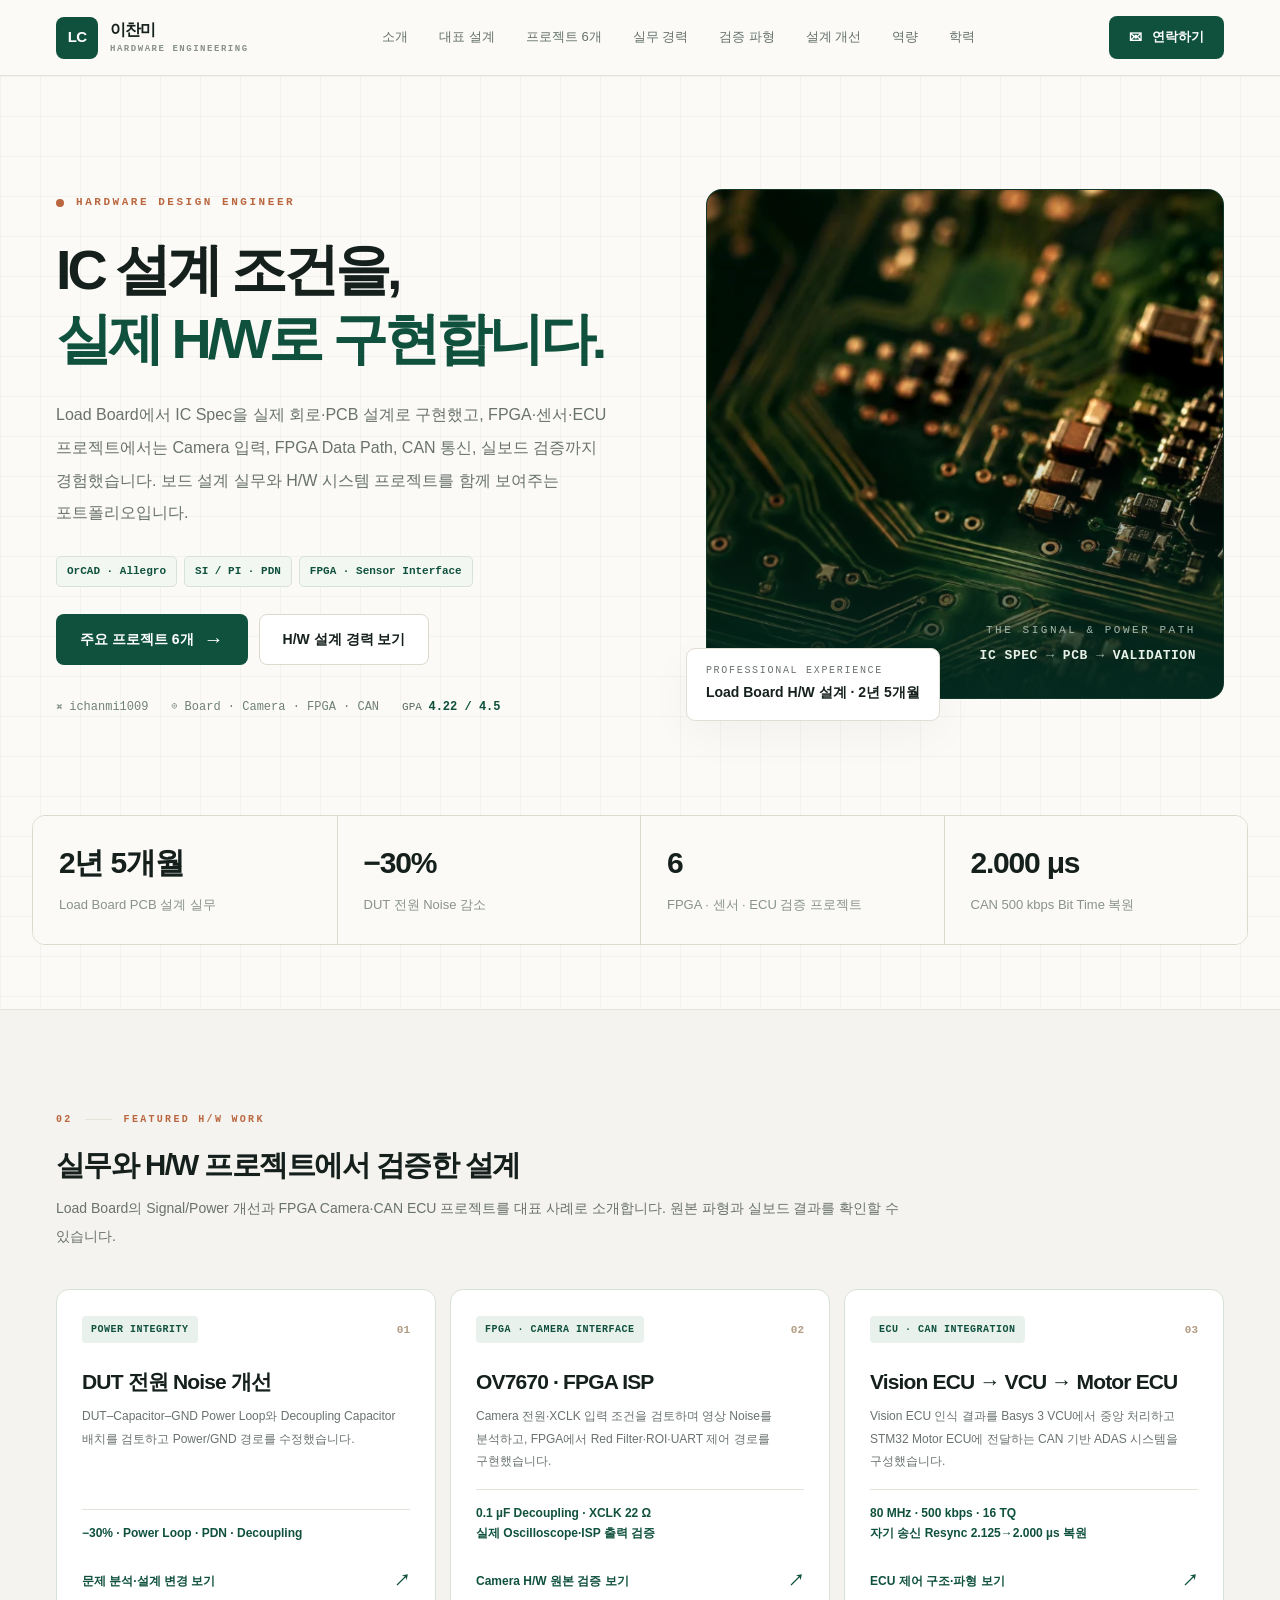
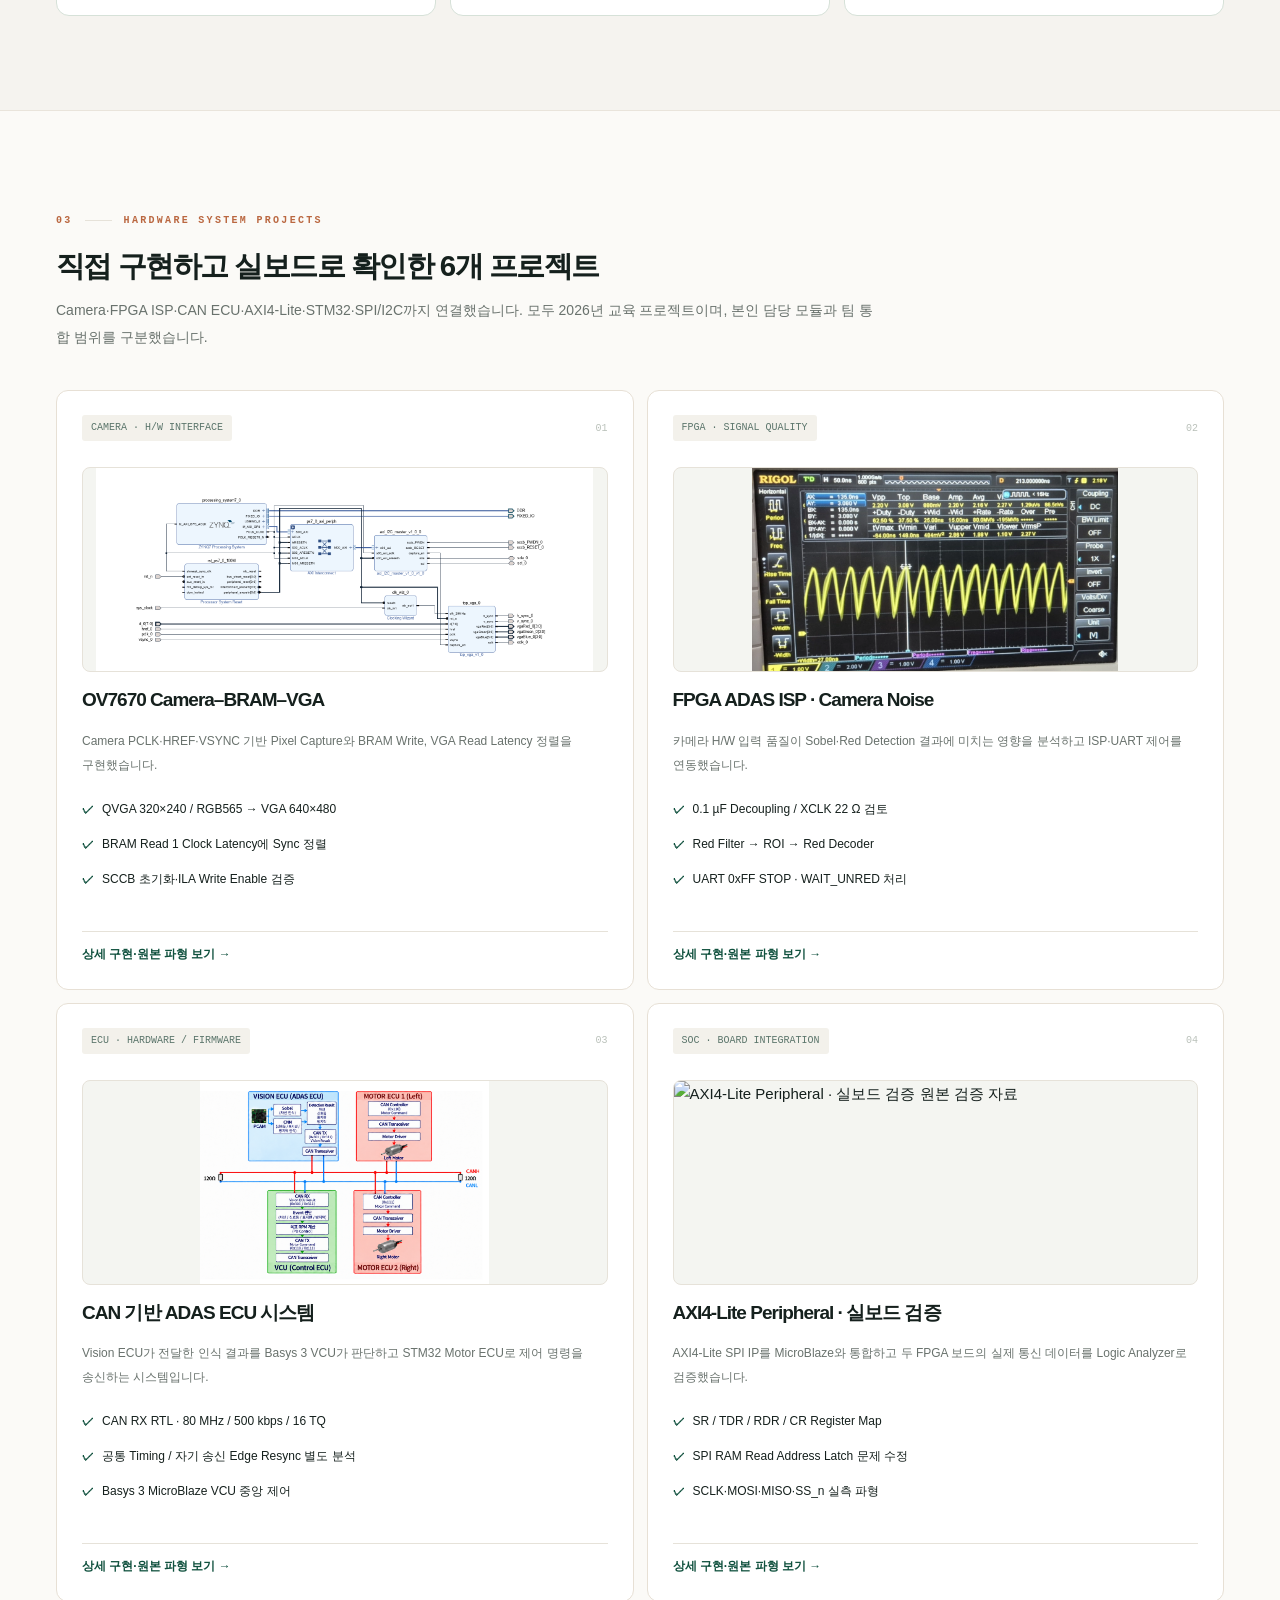
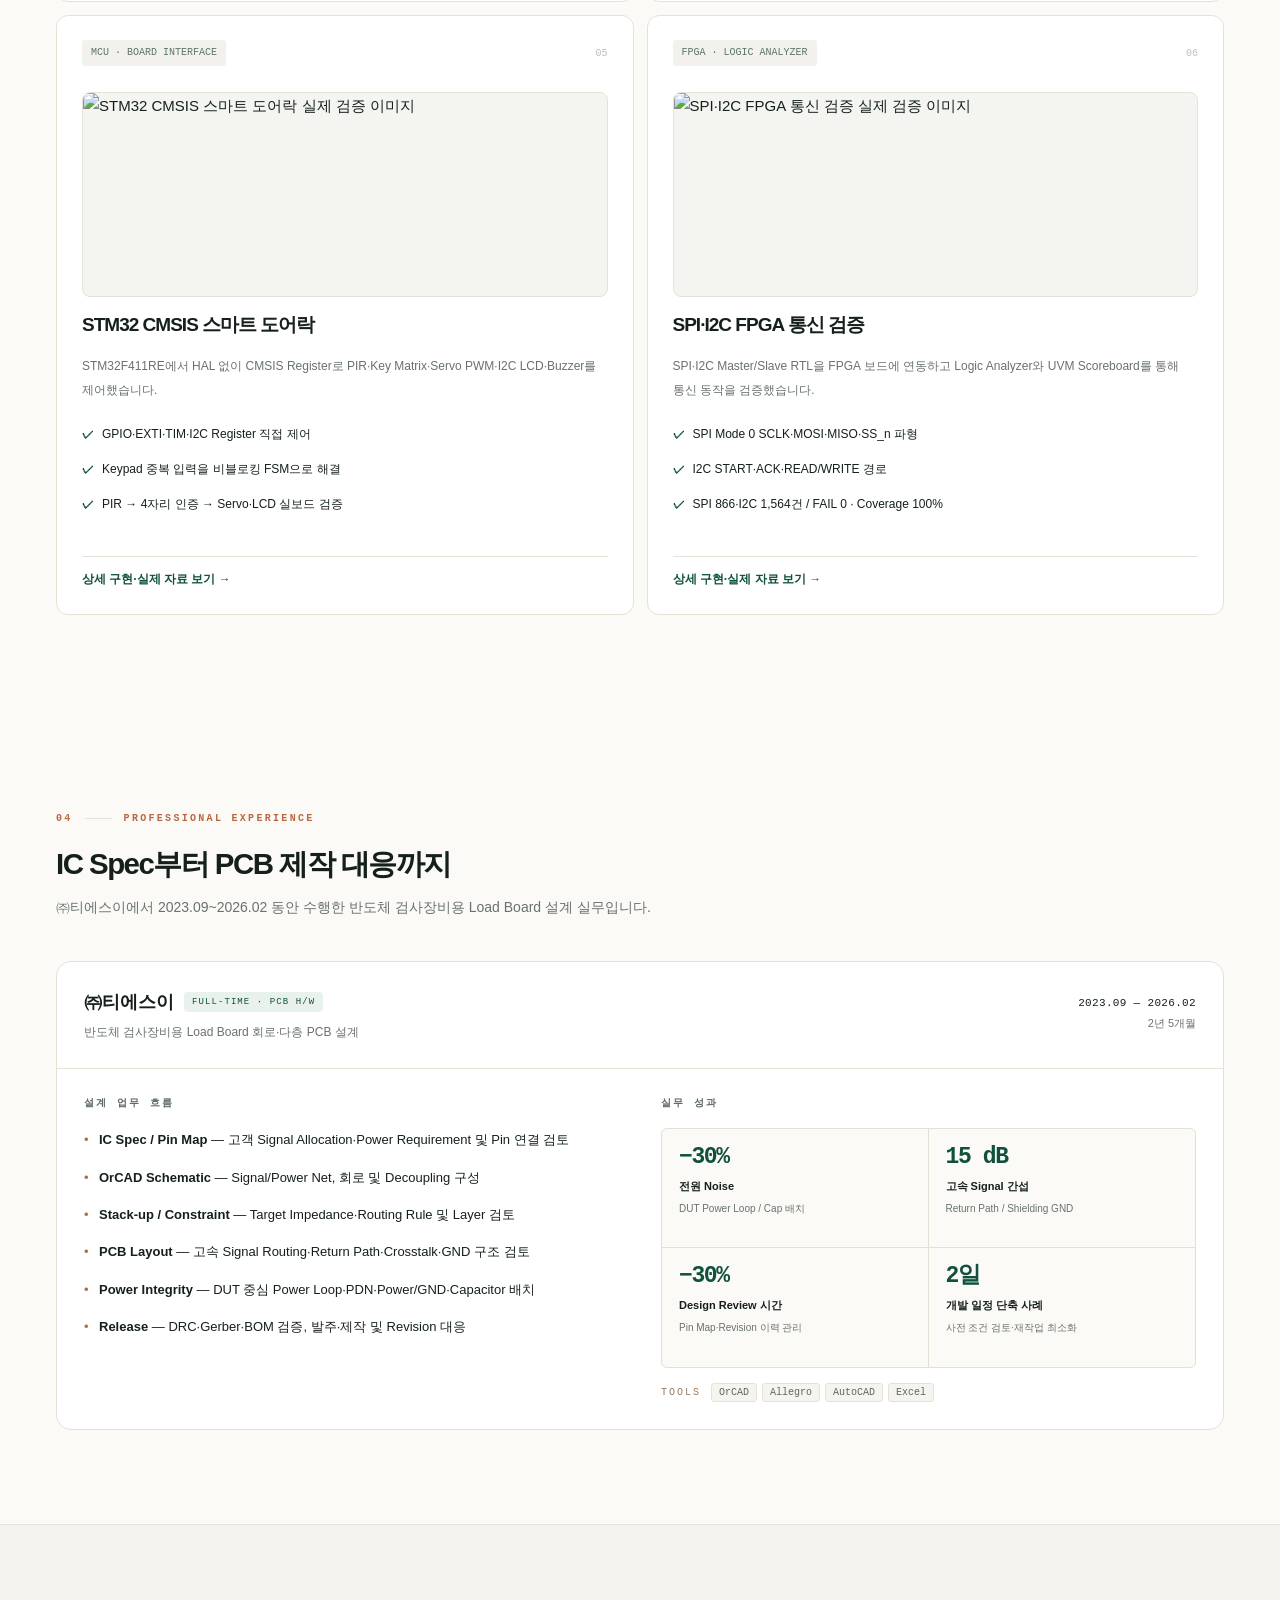
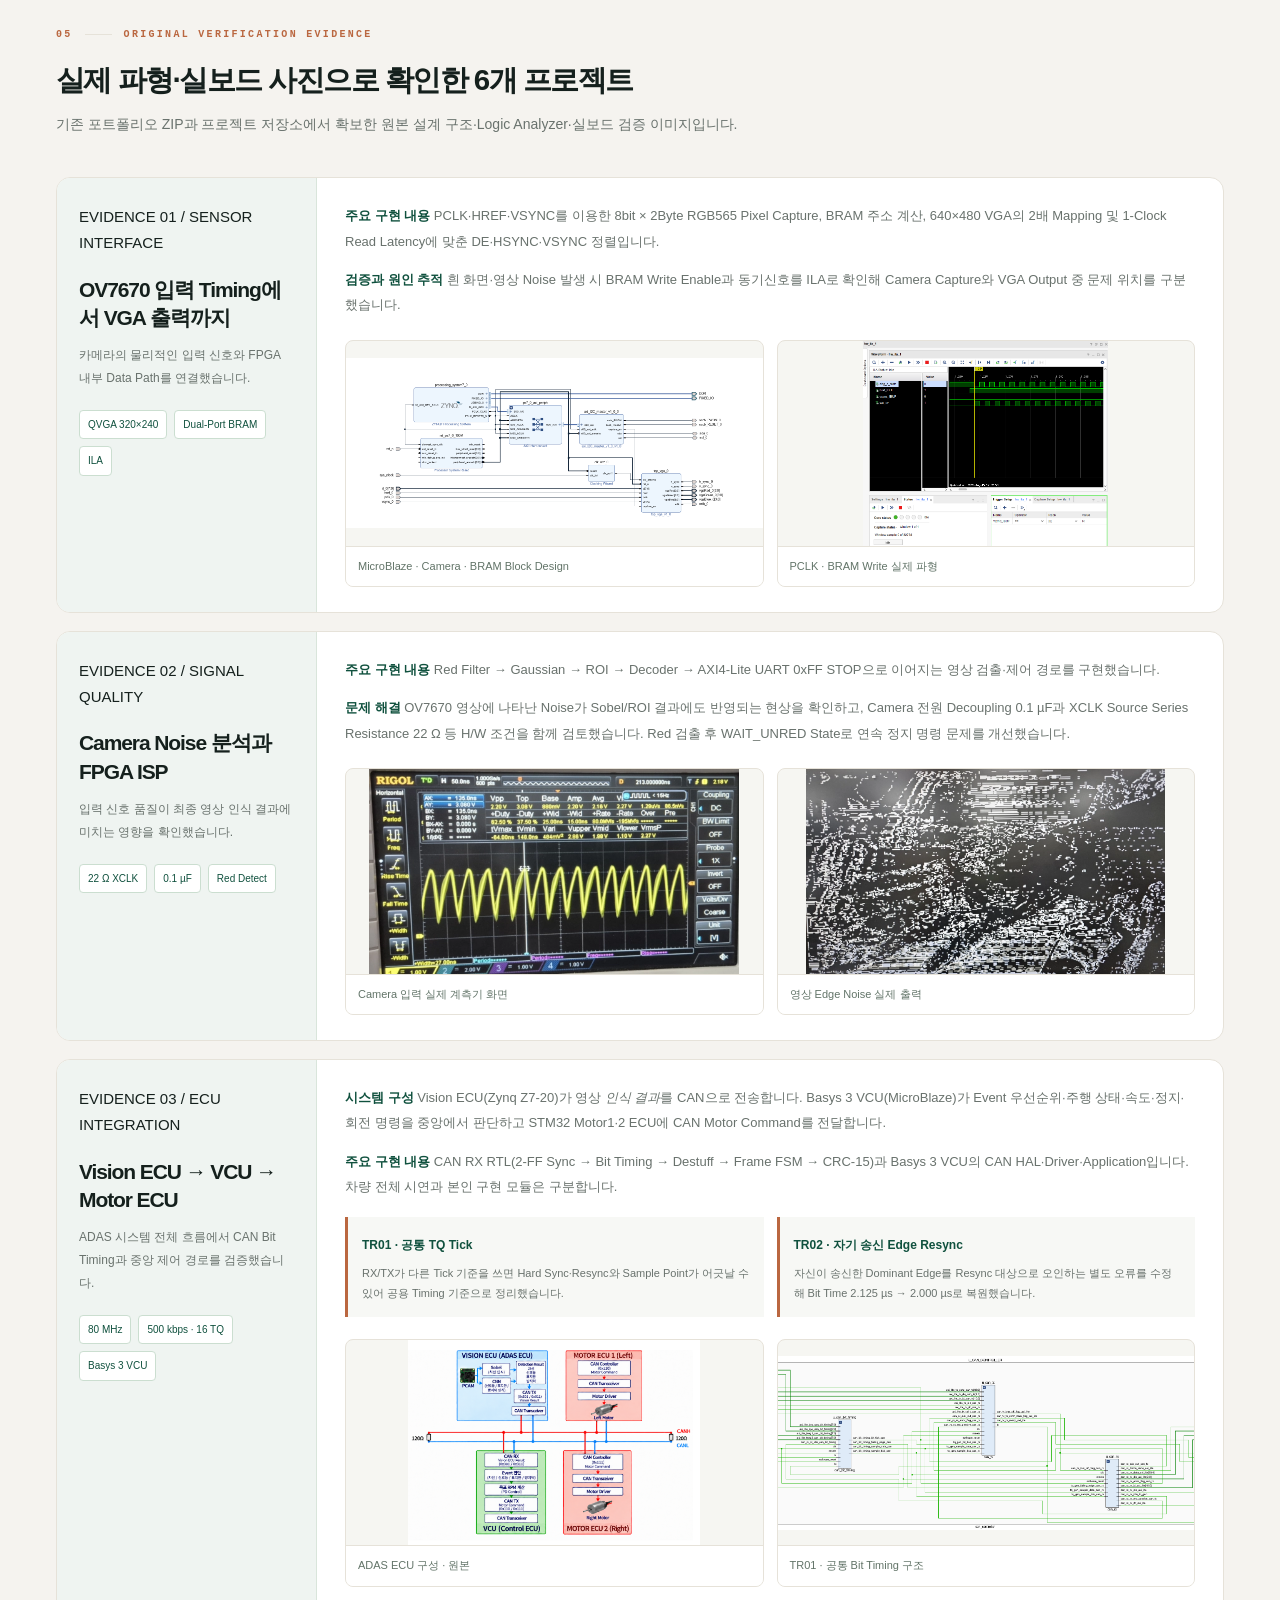
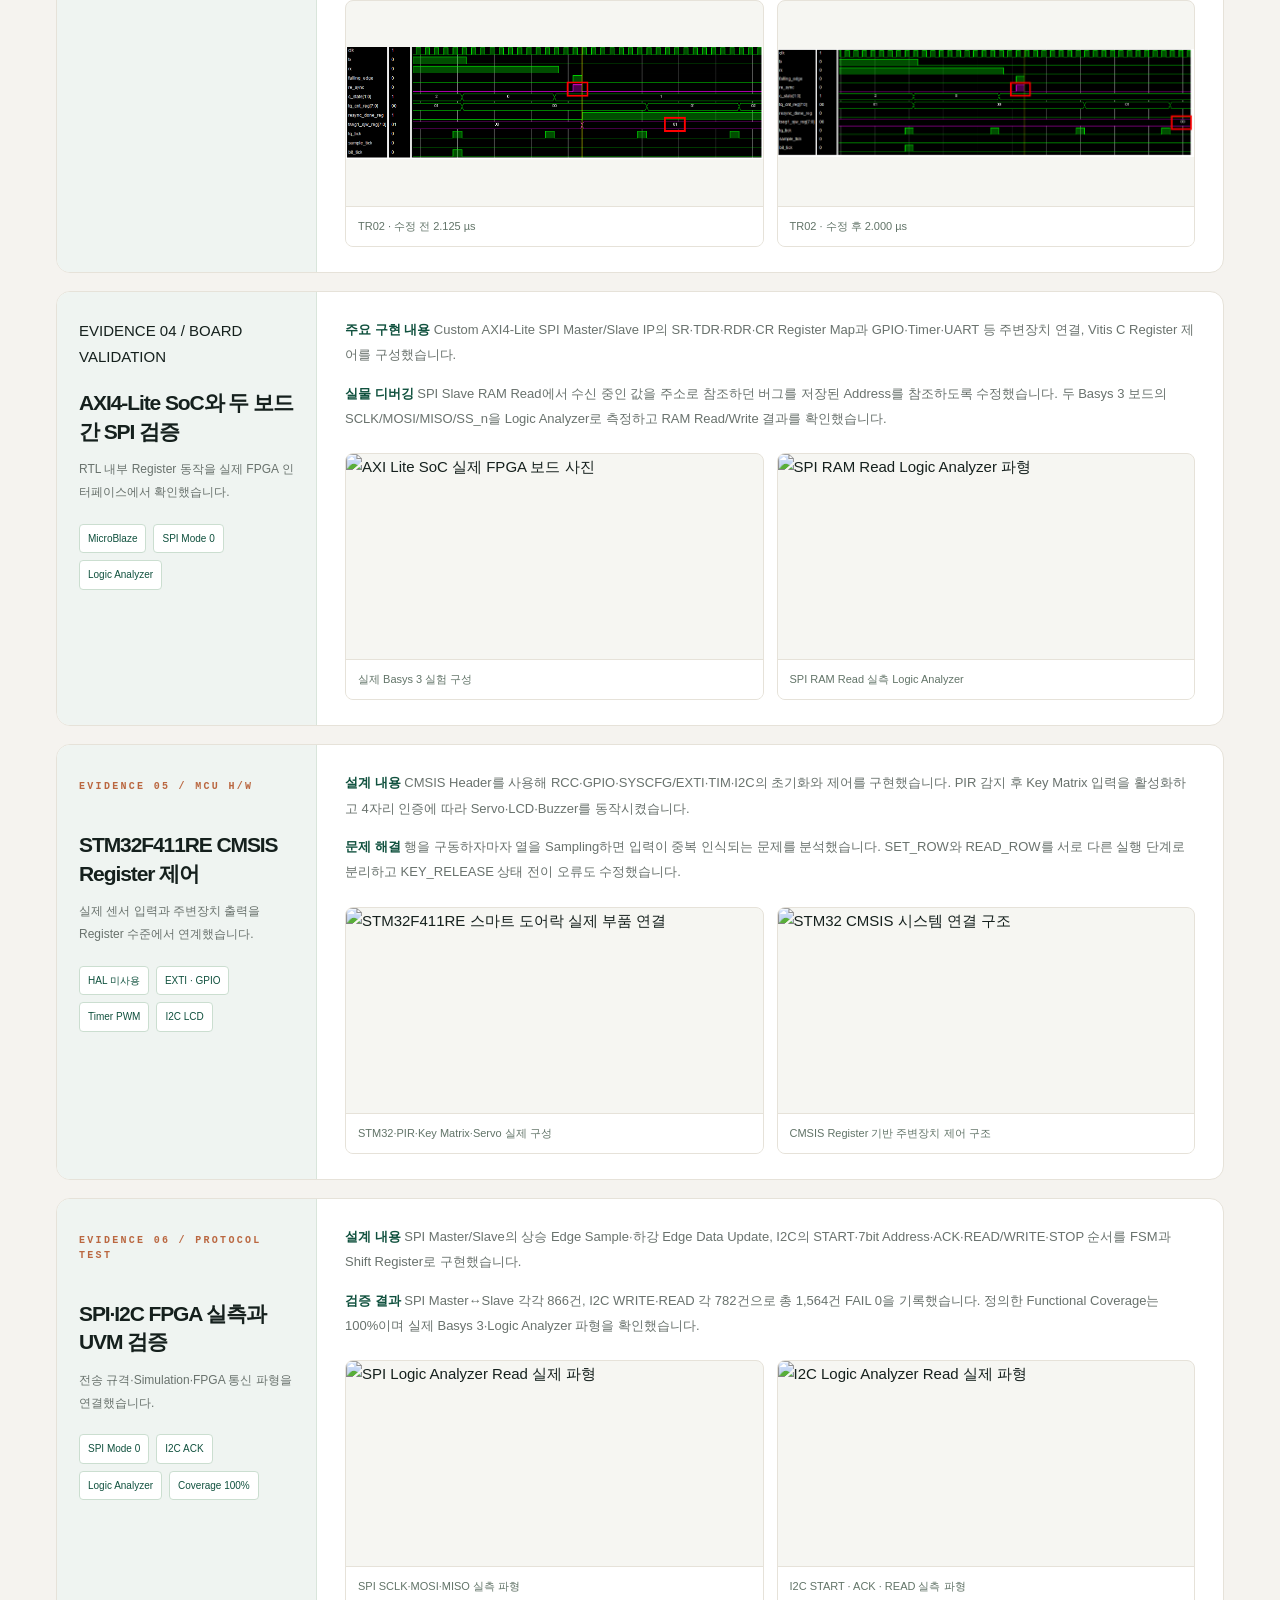
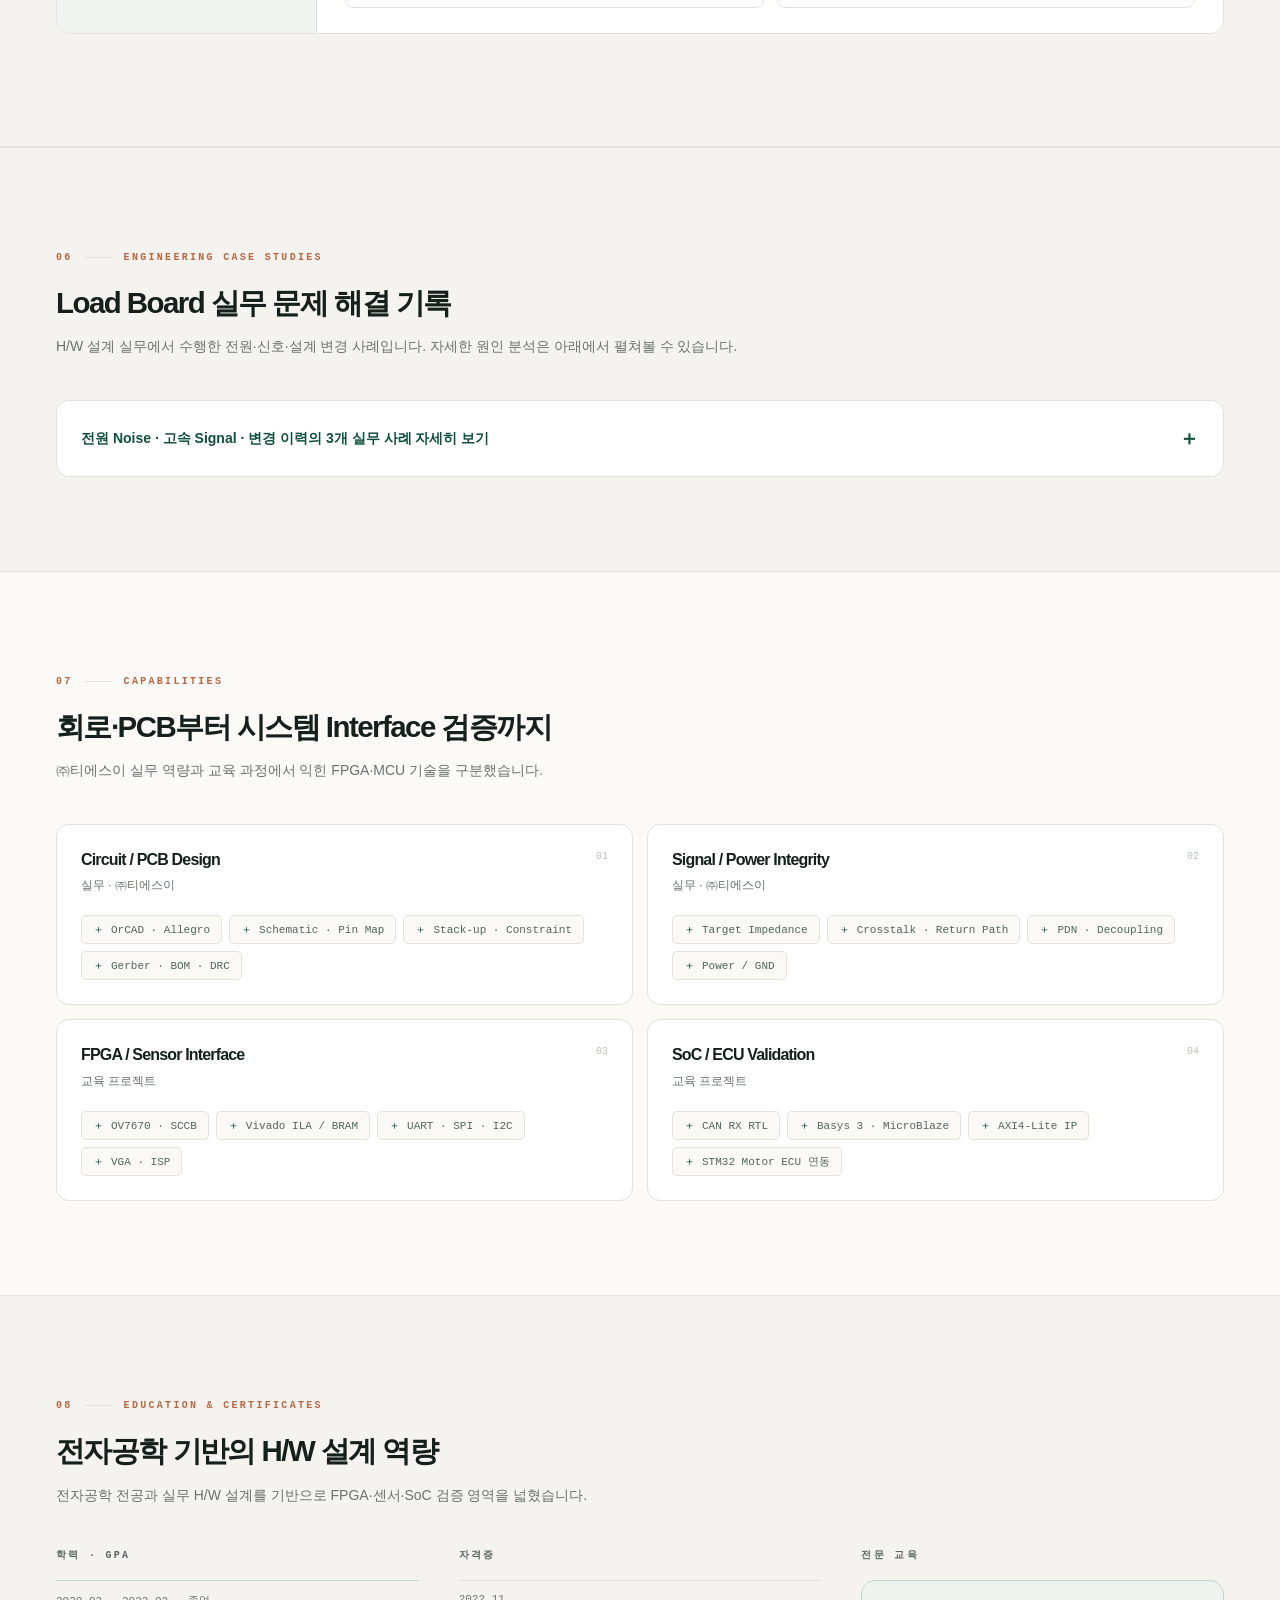
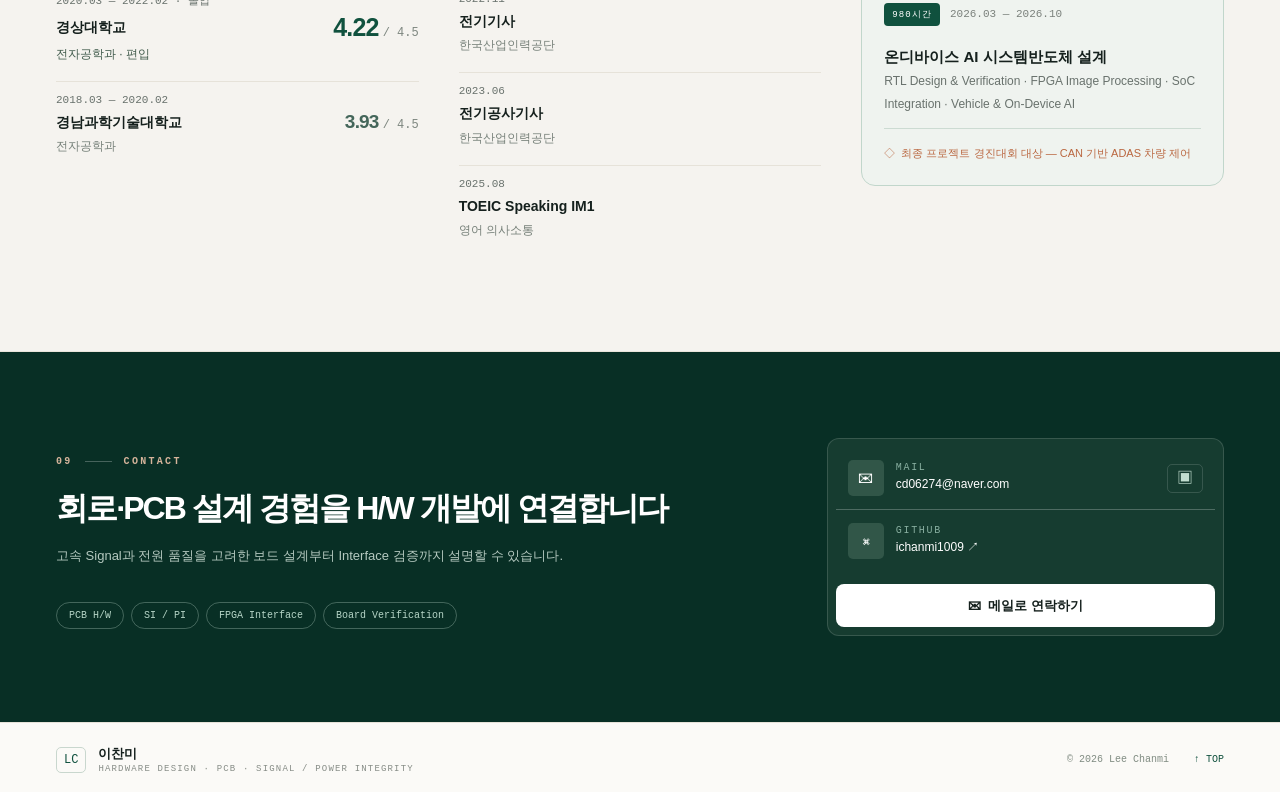
==== commit b44f3d5b: "Rebalance Hardware Engineer homepage around six real FPGA/ECU/MCU projects, mixed featured work and " ====
--- a/hardware/index.html
+++ b/hardware/index.html
@@ -38,22 +38,24 @@
 .dossier-issues p{font-size:11px;line-height:1.8;margin:6px 0 0}
 @media(max-width:900px){.hw-dossier{grid-template-columns:1fr}.dossier-side{border-right:0;border-bottom:1px solid var(--line)}}
 @media(max-width:650px){.hw-field-section .case{grid-template-columns:1fr}.hw-field-section .case-summary{border-right:0;border-bottom:1px solid var(--line)}.hw-field-section .case-steps,.dossier-issues,.dossier-gallery{grid-template-columns:1fr}.hw-field-section .case-details{padding:22px 20px}.dossier-main{padding:21px 18px}.hw-project-preview{height:190px}}
-</style></head><body>
+
+.hw-field-disclosure{border:1px solid var(--line);background:#fff;border-radius:13px;overflow:hidden}.hw-field-disclosure>summary{cursor:pointer;padding:20px 24px;display:flex;align-items:center;justify-content:space-between;color:var(--green);font-size:14px;font-weight:800;list-style:none}.hw-field-disclosure>summary::-webkit-details-marker{display:none}.hw-field-disclosure>summary span{font-size:20px}.hw-field-disclosure[open]>summary{border-bottom:1px solid var(--line)}.hw-field-disclosure[open]>summary span{transform:rotate(45deg)}.hw-field-disclosure .hw-case-list{padding:18px}.hw-project{scroll-margin-top:105px}</style></head><body>
 <a class="skip-link" href="#main">본문 바로가기</a>
-<header class="site-header"><div class="nav-shell container"><a aria-label="H/W 포트폴리오 첫 화면" class="brand" href="#about"><span class="brand-symbol">LC</span><span class="brand-copy"><strong>이찬미</strong><small>HARDWARE ENGINEERING</small></span></a><nav aria-label="주 메뉴" class="desktop-nav"><a href="#about">소개</a><a href="#cases">핵심 성과</a><a href="#experience">실무 경력</a><a href="#field">설계 개선</a><a href="#projects">프로젝트</a><a href="#dossiers">검증 자료</a><a href="#capabilities">역량</a><a href="#education">학력</a></nav><a class="btn btn-green nav-contact" href="mailto:cd06274@naver.com"><span aria-hidden="true" class="mail-icon">✉</span> 연락하기</a><button aria-controls="hw-mobile-menu" aria-expanded="false" aria-label="메뉴 열기" class="mobile-menu-button" type="button"><span></span><span></span><span></span></button></div><nav aria-label="모바일 메뉴" class="mobile-nav" hidden id="hw-mobile-menu"><a href="#about">소개</a><a href="#cases">핵심 성과</a><a href="#experience">실무 경력</a><a href="#field">설계 개선</a><a href="#projects">프로젝트</a><a href="#dossiers">검증 자료</a><a href="#capabilities">역량</a><a href="#education">학력</a><a href="#contact">연락</a></nav></header>
+<header class="site-header"><div class="nav-shell container"><a aria-label="H/W 포트폴리오 첫 화면" class="brand" href="#about"><span class="brand-symbol">LC</span><span class="brand-copy"><strong>이찬미</strong><small>HARDWARE ENGINEERING</small></span></a><nav aria-label="주 메뉴" class="desktop-nav"><a href="#about">소개</a><a href="#cases">대표 설계</a><a href="#projects">프로젝트 6개</a><a href="#experience">실무 경력</a><a href="#dossiers">검증 파형</a><a href="#field">설계 개선</a><a href="#capabilities">역량</a><a href="#education">학력</a></nav><a class="btn btn-green nav-contact" href="mailto:cd06274@naver.com"><span aria-hidden="true" class="mail-icon">✉</span> 연락하기</a><button aria-controls="hw-mobile-menu" aria-expanded="false" aria-label="메뉴 열기" class="mobile-menu-button" type="button"><span></span><span></span><span></span></button></div><nav aria-label="모바일 메뉴" class="mobile-nav" hidden id="hw-mobile-menu"><a href="#about">소개</a><a href="#cases">대표 설계</a><a href="#projects">프로젝트 6개</a><a href="#experience">실무 경력</a><a href="#dossiers">검증 파형</a><a href="#field">설계 개선</a><a href="#capabilities">역량</a><a href="#education">학력</a><a href="#contact">연락</a></nav></header>
 <main id="main">
 <section aria-labelledby="hero-heading" class="hero grid-paper" id="about"><div class="container hero-grid"><div class="hero-content">
 <p class="eyebrow hero-eyebrow"><span class="copper-dot"></span>HARDWARE DESIGN ENGINEER</p>
 <h1 id="hero-heading">IC 설계 조건을,<br/><span>실제 H/W로 구현합니다.</span></h1>
-<p class="hero-description">반도체 검사장비용 Load Board 회로·PCB를 설계하며 IC Spec 분석부터 고속 Signal Routing, Power/GND, PDN, 제작 대응까지 수행했습니다. FPGA·센서·ECU 프로젝트에서는 보드와 로직이 연결되는 실제 동작 조건을 확인했습니다.</p>
+<p class="hero-description">Load Board에서 IC Spec을 실제 회로·PCB 설계로 구현했고, FPGA·센서·ECU 프로젝트에서는 Camera 입력, FPGA Data Path, CAN 통신, 실보드 검증까지 경험했습니다. 보드 설계 실무와 H/W 시스템 프로젝트를 함께 보여주는 포트폴리오입니다.</p>
 <div class="hero-focus-tags" aria-label="주요 역량"><span>OrCAD · Allegro</span><span>SI / PI · PDN</span><span>FPGA · Sensor Interface</span></div>
-<div class="hero-buttons"><a class="btn btn-green btn-large" href="#cases">H/W 주요 개선 사례 <span aria-hidden="true">→</span></a><a class="btn btn-outline btn-large" href="#projects">교육 프로젝트 보기</a></div>
-<div class="hero-meta"><a href="https://github.com/ichanmi1009" target="_blank" rel="noopener noreferrer"><span aria-hidden="true">⌘</span> ichanmi1009</a><span>⌾ Load Board · PCB · Signal/Power</span><span class="hero-gpa">GPA <strong>4.22 / 4.5</strong></span></div></div>
+<div class="hero-buttons"><a class="btn btn-green btn-large" href="#projects">주요 프로젝트 6개 <span aria-hidden="true">→</span></a><a class="btn btn-outline btn-large" href="#experience">H/W 설계 경력 보기</a></div>
+<div class="hero-meta"><a href="https://github.com/ichanmi1009" target="_blank" rel="noopener noreferrer"><span aria-hidden="true">⌘</span> ichanmi1009</a><span>⌾ Board · Camera · FPGA · CAN</span><span class="hero-gpa">GPA <strong>4.22 / 4.5</strong></span></div></div>
 <div class="hero-visual"><div aria-label="PCB 표면의 실제 배선과 전자부품 이미지" class="pcb-image" role="img"><img alt="PCB 표면의 배선과 전자부품 클로즈업" loading="eager" src="[data-uri]"/><div class="pcb-caption"><span>THE SIGNAL &amp; POWER PATH</span><strong>IC SPEC <i>→</i> PCB <i>→</i> VALIDATION</strong></div></div><div class="floating-note"><small>PROFESSIONAL EXPERIENCE</small><strong>Load Board H/W 설계 · 2년 5개월</strong></div></div></div>
-<div aria-label="실무 경력 및 성과" class="container metrics-panel"><div class="metric"><strong>2년 5개월</strong><span>Load Board PCB 설계 실무</span></div><div class="metric"><strong>−30%</strong><span>DUT 전원 Noise 감소</span></div><div class="metric"><strong>15 dB</strong><span>고속 Signal 간섭 개선</span></div><div class="metric"><strong>−30%</strong><span>후속 설계 검토 시간</span></div></div></section>
-
-<section aria-labelledby="cases-heading" class="section section-alt rtl-feature-section" id="cases"><div class="container"><div class="section-intro"><span class="section-num">02 <span></span> FEATURED H/W CASES</span><h2 id="cases-heading">Load Board 설계에서 확인한 개선 결과</h2><p>PCB 설계 실무에서 발생한 문제를 원인·설계 변경·결과로 나누었습니다. 실제 고객사 설계 자료는 보안상 제외했습니다.</p></div><div class="rtl-feature-grid"><a class="rtl-feature-card" href="#case-power"><div class="rtl-feature-top"><span class="rtl-feature-type">POWER INTEGRITY</span><span class="rtl-feature-index">01</span></div><h3>DUT 전원 Noise 개선</h3><p>DUT–Capacitor–GND Power Loop와 Decoupling Capacitor 배치를 검토하고 Power/GND 경로를 수정했습니다.</p><div class="rtl-feature-spec">−30% · Power Loop · PDN · Decoupling</div><div class="rtl-feature-link">문제 분석·설계 변경 보기 <span aria-hidden="true">↗</span></div></a><a class="rtl-feature-card" href="#case-signal"><div class="rtl-feature-top"><span class="rtl-feature-type">SIGNAL INTEGRITY</span><span class="rtl-feature-index">02</span></div><h3>고속 Signal 간섭 개선</h3><p>Target Impedance와 Reference Plane, Return Path·Crosstalk을 검토해 Routing과 Shielding GND Via를 보완했습니다.</p><div class="rtl-feature-spec">15 dB · Stack-up · Return Path · Crosstalk</div><div class="rtl-feature-link">문제 분석·설계 변경 보기 <span aria-hidden="true">↗</span></div></a><a class="rtl-feature-card" href="#case-change"><div class="rtl-feature-top"><span class="rtl-feature-type">DESIGN CHANGE</span><span class="rtl-feature-index">03</span></div><h3>후속 Design Review 효율화</h3><p>Pin Map·Pin List·Revision 이력을 관리하고 변경된 설계 영역을 중심으로 검토해 반복적인 재확인 시간을 줄였습니다.</p><div class="rtl-feature-spec">−30% · Pin Map · Revision · Review</div><div class="rtl-feature-link">문제 분석·설계 변경 보기 <span aria-hidden="true">↗</span></div></a></div></div></section>
-<section aria-labelledby="experience-heading" class="section" id="experience"><div class="container"><div class="section-intro"><span class="section-num">03 <span></span> PROFESSIONAL EXPERIENCE</span><h2 id="experience-heading">IC Spec부터 PCB 제작 대응까지</h2><p>㈜티에스이에서 2023.09~2026.02 동안 수행한 반도체 검사장비용 Load Board 설계 실무입니다.</p></div><div class="experience-panel">
+<div aria-label="실무 경력 및 성과" class="container metrics-panel"><div class="metric"><strong>2년 5개월</strong><span>Load Board PCB 설계 실무</span></div><div class="metric"><strong>−30%</strong><span>DUT 전원 Noise 감소</span></div><div class="metric"><strong>6</strong><span>FPGA · 센서 · ECU 검증 프로젝트</span></div><div class="metric"><strong>2.000 μs</strong><span>CAN 500 kbps Bit Time 복원</span></div></div></section>
+<section aria-labelledby="cases-heading" class="section section-alt rtl-feature-section" id="cases"><div class="container"><div class="section-intro"><span class="section-num">02 <span></span> FEATURED H/W WORK</span><h2 id="cases-heading">실무와 H/W 프로젝트에서 검증한 설계</h2><p>Load Board의 Signal/Power 개선과 FPGA Camera·CAN ECU 프로젝트를 대표 사례로 소개합니다. 원본 파형과 실보드 결과를 확인할 수 있습니다.</p></div><div class="rtl-feature-grid"><a class="rtl-feature-card" href="#experience"><div class="rtl-feature-top"><span class="rtl-feature-type">POWER INTEGRITY</span><span class="rtl-feature-index">01</span></div><h3>DUT 전원 Noise 개선</h3><p>DUT–Capacitor–GND Power Loop와 Decoupling Capacitor 배치를 검토하고 Power/GND 경로를 수정했습니다.</p><div class="rtl-feature-spec">−30% · Power Loop · PDN · Decoupling</div><div class="rtl-feature-link">문제 분석·설계 변경 보기 <span aria-hidden="true">↗</span></div></a><a class="rtl-feature-card" href="#hw-isp" aria-label="FPGA ISP Camera 입력 Noise와 Red Detect 검증 자세히 보기"><div class="rtl-feature-top"><span class="rtl-feature-type">FPGA · CAMERA INTERFACE</span><span class="rtl-feature-index">02</span></div><h3>OV7670 · FPGA ISP</h3><p>Camera 전원·XCLK 입력 조건을 검토하며 영상 Noise를 분석하고, FPGA에서 Red Filter·ROI·UART 제어 경로를 구현했습니다.</p><div class="rtl-feature-spec">0.1 µF Decoupling · XCLK 22 Ω<br/>실제 Oscilloscope·ISP 출력 검증</div><div class="rtl-feature-link">Camera H/W 원본 검증 보기 <span aria-hidden="true">↗</span></div></a><a class="rtl-feature-card" href="#hw-can" aria-label="Vision ECU VCU Motor ECU 통합 검증 자세히 보기"><div class="rtl-feature-top"><span class="rtl-feature-type">ECU · CAN INTEGRATION</span><span class="rtl-feature-index">03</span></div><h3>Vision ECU → VCU → Motor ECU</h3><p>Vision ECU 인식 결과를 Basys 3 VCU에서 중앙 처리하고 STM32 Motor ECU에 전달하는 CAN 기반 ADAS 시스템을 구성했습니다.</p><div class="rtl-feature-spec">80 MHz · 500 kbps · 16 TQ<br/>자기 송신 Resync 2.125→2.000 µs 복원</div><div class="rtl-feature-link">ECU 제어 구조·파형 보기 <span aria-hidden="true">↗</span></div></a></div></div></section>
+<section id="projects" class="section" aria-labelledby="projects-heading"><div class="container"><div class="section-intro"><span class="section-num">03 <span></span> HARDWARE SYSTEM PROJECTS</span><h2 id="projects-heading">직접 구현하고 실보드로 확인한 6개 프로젝트</h2><p>Camera·FPGA ISP·CAN ECU·AXI4-Lite·STM32·SPI/I2C까지 연결했습니다. 모두 2026년 교육 프로젝트이며, 본인 담당 모듈과 팀 통합 범위를 구분했습니다.</p></div><div class="project-grid"><article class="project-card hw-project"><div class="project-card-top"><div class="category-line"><span class="mini-label">CAMERA · H/W INTERFACE</span></div><span class="card-index">01</span></div><a class="hw-project-preview" href="#hw-ov" aria-label="OV7670 Camera–BRAM–VGA 상세 보기"><img src="../assets/notion-originals/ov7670-block-design.png" loading="lazy" alt="OV7670 Camera–BRAM–VGA 원본 검증 자료"/></a><h3><a href="#hw-ov">OV7670 Camera–BRAM–VGA</a></h3><p class="summary">Camera PCLK·HREF·VSYNC 기반 Pixel Capture와 BRAM Write, VGA Read Latency 정렬을 구현했습니다.</p><ul class="highlights"><li>QVGA 320×240 / RGB565 → VGA 640×480</li><li>BRAM Read 1 Clock Latency에 Sync 정렬</li><li>SCCB 초기화·ILA Write Enable 검증</li></ul><div class="project-card-footer"><a class="case-link" href="#hw-ov">상세 구현·원본 파형 보기 →</a></div></article><article class="project-card hw-project"><div class="project-card-top"><div class="category-line"><span class="mini-label">FPGA · SIGNAL QUALITY</span></div><span class="card-index">02</span></div><a class="hw-project-preview" href="#hw-isp" aria-label="FPGA ADAS ISP · Camera Noise 상세 보기"><img src="../assets/notion-originals/isp-oscilloscope-1.png" loading="lazy" alt="FPGA ADAS ISP · Camera Noise 원본 검증 자료"/></a><h3><a href="#hw-isp">FPGA ADAS ISP · Camera Noise</a></h3><p class="summary">카메라 H/W 입력 품질이 Sobel·Red Detection 결과에 미치는 영향을 분석하고 ISP·UART 제어를 연동했습니다.</p><ul class="highlights"><li>0.1 µF Decoupling / XCLK 22 Ω 검토</li><li>Red Filter → ROI → Red Decoder</li><li>UART 0xFF STOP · WAIT_UNRED 처리</li></ul><div class="project-card-footer"><a class="case-link" href="#hw-isp">상세 구현·원본 파형 보기 →</a></div></article><article class="project-card hw-project"><div class="project-card-top"><div class="category-line"><span class="mini-label">ECU · HARDWARE / FIRMWARE</span></div><span class="card-index">03</span></div><a class="hw-project-preview" href="#hw-can" aria-label="CAN 기반 ADAS ECU 시스템 상세 보기"><img src="../assets/original-can/can-ecu-architecture.png" loading="lazy" alt="CAN 기반 ADAS ECU 시스템 원본 검증 자료"/></a><h3><a href="#hw-can">CAN 기반 ADAS ECU 시스템</a></h3><p class="summary">Vision ECU가 전달한 인식 결과를 Basys 3 VCU가 판단하고 STM32 Motor ECU로 제어 명령을 송신하는 시스템입니다.</p><ul class="highlights"><li>CAN RX RTL · 80 MHz / 500 kbps / 16 TQ</li><li>공통 Timing / 자기 송신 Edge Resync 별도 분석</li><li>Basys 3 MicroBlaze VCU 중앙 제어</li></ul><div class="project-card-footer"><a class="case-link" href="#hw-can">상세 구현·원본 파형 보기 →</a></div></article><article class="project-card hw-project"><div class="project-card-top"><div class="category-line"><span class="mini-label">SOC · BOARD INTEGRATION</span></div><span class="card-index">04</span></div><a class="hw-project-preview" href="#hw-axi" aria-label="AXI4-Lite Peripheral · 실보드 검증 상세 보기"><img src="https://raw.githubusercontent.com/ichanmi1009/AXI_Peripheral/main/docs/images/hardware_demo.jpg" loading="lazy" alt="AXI4-Lite Peripheral · 실보드 검증 원본 검증 자료"/></a><h3><a href="#hw-axi">AXI4-Lite Peripheral · 실보드 검증</a></h3><p class="summary">AXI4-Lite SPI IP를 MicroBlaze와 통합하고 두 FPGA 보드의 실제 통신 데이터를 Logic Analyzer로 검증했습니다.</p><ul class="highlights"><li>SR / TDR / RDR / CR Register Map</li><li>SPI RAM Read Address Latch 문제 수정</li><li>SCLK·MOSI·MISO·SS_n 실측 파형</li></ul><div class="project-card-footer"><a class="case-link" href="#hw-axi">상세 구현·원본 파형 보기 →</a></div></article><article class="project-card hw-project"><div class="project-card-top"><div class="category-line"><span class="mini-label">MCU · BOARD INTERFACE</span></div><span class="card-index">05</span></div><a class="hw-project-preview" href="#hw-stm32" aria-label="STM32 CMSIS 스마트 도어락 상세 보기"><img src="https://raw.githubusercontent.com/ichanmi1009/STM32-SmartDoorLock/main/docs/images/hardware.jpg" loading="lazy" alt="STM32 CMSIS 스마트 도어락 실제 검증 이미지"/></a><h3><a href="#hw-stm32">STM32 CMSIS 스마트 도어락</a></h3><p class="summary">STM32F411RE에서 HAL 없이 CMSIS Register로 PIR·Key Matrix·Servo PWM·I2C LCD·Buzzer를 제어했습니다.</p><ul class="highlights"><li>GPIO·EXTI·TIM·I2C Register 직접 제어</li><li>Keypad 중복 입력을 비블로킹 FSM으로 해결</li><li>PIR → 4자리 인증 → Servo·LCD 실보드 검증</li></ul><div class="project-card-footer"><a class="case-link" href="#hw-stm32">상세 구현·실제 자료 보기 →</a></div></article>
+<article class="project-card hw-project"><div class="project-card-top"><div class="category-line"><span class="mini-label">FPGA · LOGIC ANALYZER</span></div><span class="card-index">06</span></div><a class="hw-project-preview" href="#hw-spi" aria-label="SPI·I2C FPGA 통신 검증 상세 보기"><img src="https://raw.githubusercontent.com/ichanmi1009/UVM_SPI_I2C_Verification/main/docs/images/spi_fpga.png" loading="lazy" alt="SPI·I2C FPGA 통신 검증 실제 검증 이미지"/></a><h3><a href="#hw-spi">SPI·I2C FPGA 통신 검증</a></h3><p class="summary">SPI·I2C Master/Slave RTL을 FPGA 보드에 연동하고 Logic Analyzer와 UVM Scoreboard를 통해 통신 동작을 검증했습니다.</p><ul class="highlights"><li>SPI Mode 0 SCLK·MOSI·MISO·SS_n 파형</li><li>I2C START·ACK·READ/WRITE 경로</li><li>SPI 866·I2C 1,564건 / FAIL 0 · Coverage 100%</li></ul><div class="project-card-footer"><a class="case-link" href="#hw-spi">상세 구현·실제 자료 보기 →</a></div></article></div></div></section>
+<section aria-labelledby="experience-heading" class="section" id="experience"><div class="container"><div class="section-intro"><span class="section-num">04 <span></span> PROFESSIONAL EXPERIENCE</span><h2 id="experience-heading">IC Spec부터 PCB 제작 대응까지</h2><p>㈜티에스이에서 2023.09~2026.02 동안 수행한 반도체 검사장비용 Load Board 설계 실무입니다.</p></div><div class="experience-panel">
 <div class="experience-title"><div><div class="company-name"><strong>㈜티에스이</strong><span class="small-pill">FULL-TIME · PCB H/W</span></div><p>반도체 검사장비용 Load Board 회로·다층 PCB 설계</p></div><div class="work-period"><strong>2023.09 — 2026.02</strong><small>2년 5개월</small></div></div>
 <div class="experience-body"><div><div class="small-heading">설계 업무 흐름</div><ul class="dotted-list">
 <li><strong>IC Spec / Pin Map</strong> — 고객 Signal Allocation·Power Requirement 및 Pin 연결 검토</li>
@@ -68,10 +70,7 @@
 <div><strong>−30%</strong><span>Design Review 시간</span><small>Pin Map·Revision 이력 관리</small></div>
 <div><strong>2일</strong><span>개발 일정 단축 사례</span><small>사전 조건 검토·재작업 최소화</small></div>
 </div><div class="tool-line"><span>TOOLS</span><span class="tag">OrCAD</span><span class="tag">Allegro</span><span class="tag">AutoCAD</span><span class="tag">Excel</span></div></div></div></div></div></section>
-<section aria-labelledby="field-heading" class="section section-alt hw-field-section" id="field"><div class="container"><div class="section-intro"><span class="section-num">04 <span></span> ENGINEERING CASE STUDIES</span><h2 id="field-heading">무엇을 확인하고 어떻게 수정했는가</h2><p>고객의 기밀 회로도·PCB Layout을 공개하지 않는 범위에서 실제 개선 사례의 검토 조건과 수정 내용을 정리했습니다.</p></div><div class="hw-case-list"><article class="case" id="case-power"><div class="case-summary"><span class="eyebrow">CASE 01 / POWER INTEGRITY</span><h3>DUT 전원 Noise 개선</h3><div class="case-numeric">−30%</div><p>Power/GND 구조와 Decoupling 배치를 조정한 전원 품질 개선 사례</p></div><div class="case-details"><p>전원 Noise를 부품 사양만의 문제로 보지 않고, <strong>DUT–Decoupling Capacitor–GND를 따라 흐르는 실제 Power Loop</strong>의 길이와 경로를 다시 검토했습니다.</p><div class="case-steps"><div><span>OBSERVATION</span><strong>전원 Noise 확인</strong><p>DUT 공급 전원의 안정성이 IC 동작 조건에 미치는 영향을 점검했습니다.</p></div><div><span>ROOT CAUSE REVIEW</span><strong>Power Loop / PDN</strong><p>Capacitor 위치, Power/GND 경로와 Decoupling 연결을 함께 살폈습니다.</p></div><div><span>DESIGN ACTION</span><strong>배치와 경로 수정</strong><p>DUT 중심의 Power Loop를 줄이고 Capacitor 및 관련 Layout을 조정했습니다.</p></div></div><p class="case-note">원본 수치: 해당 Load Board 설계 검토 기록의 전원 Noise 약 30% 감소.</p></div></article><article class="case" id="case-signal"><div class="case-summary"><span class="eyebrow">CASE 02 / SIGNAL INTEGRITY</span><h3>고속 Signal 간섭 개선</h3><div class="case-numeric">15 dB</div><p>Reference Plane과 인접 Signal Coupling을 함께 검토한 SI 개선 사례</p></div><div class="case-details"><p>고속 신호의 Noise를 단순 배선 간격 문제로 한정하지 않고 <strong>Return Current가 지나가는 Reference Plane과 인접 배선의 Coupling</strong>을 함께 분석했습니다.</p><div class="case-steps"><div><span>OBSERVATION</span><strong>고속 신호 간섭</strong><p>고속 Channel의 신호 품질과 인접 Signal 간섭 가능성을 검토했습니다.</p></div><div><span>ROOT CAUSE REVIEW</span><strong>Stack-up / Return Path</strong><p>Layer 구조, Reference Plane, GND 경로와 Routing 조건을 재확인했습니다.</p></div><div><span>DESIGN ACTION</span><strong>GND / Routing 보완</strong><p>Routing 및 Shielding GND Via와 Return Path를 보완했습니다.</p></div></div><p class="case-note">추가 설계 사례: Clock Edge에서 Ringing·Overshoot를 줄이기 위해 Source 측 Series Resistance와 Rise/Fall 조건을 검토했습니다.</p></div></article><article class="case" id="case-change"><div class="case-summary"><span class="eyebrow">CASE 03 / ENGINEERING CHANGE</span><h3>후속 설계 검토 효율화</h3><div class="case-numeric">−30%</div><p>Pin Map Version 및 변경 이력 관리로 후속 Design Review 시간 단축</p></div><div class="case-details"><p>IC Spec이나 부품·Footprint가 바뀌는 상황에서 전체 PCB를 처음부터 다시 검토하지 않도록 <strong>변경된 조건과 영향을 받는 설계 영역</strong>을 구분했습니다.</p><div class="case-steps"><div><span>OBSERVATION</span><strong>Revision별 재검토</strong><p>변경된 Pin·Component·Mechanical 조건의 영향 범위를 확인해야 했습니다.</p></div><div><span>ROOT CAUSE REVIEW</span><strong>사양·문서 불일치</strong><p>Pin List, Pin Map Version, 이전 설계 파일과 변경 이력을 대조했습니다.</p></div><div><span>DESIGN ACTION</span><strong>변경 영역 중심 검토</strong><p>영향 부위만 우선 확인해 재작업과 Review 범위를 축소했습니다.</p></div></div><p class="case-note">설계 검토와 제작 대응 과정에서 개발 일정을 약 2일 단축한 사례도 기록했습니다.</p></div></article></div></div></section>
-<section id="projects" class="section" aria-labelledby="projects-heading"><div class="container"><div class="section-intro"><span class="section-num">05 <span></span> FPGA · SENSOR · SYSTEM PROJECTS</span><h2 id="projects-heading">실제 Interface 동작을 검증한 교육 프로젝트</h2><p>실무 PCB 설계와 별개의 2026년 교육 프로젝트입니다. 보드 신호·Timing·실기기 검증과 본인 담당 범위를 중심으로 구성했습니다.</p></div><div class="project-grid"><article class="project-card hw-project"><div class="project-card-top"><div class="category-line"><span class="mini-label">CAMERA · H/W INTERFACE</span></div><span class="card-index">01</span></div><a class="hw-project-preview" href="#hw-ov" aria-label="OV7670 Camera–BRAM–VGA 상세 보기"><img src="../assets/notion-originals/ov7670-block-design.png" loading="lazy" alt="OV7670 Camera–BRAM–VGA 원본 검증 자료"/></a><h3><a href="#hw-ov">OV7670 Camera–BRAM–VGA</a></h3><p class="summary">Camera PCLK·HREF·VSYNC 기반 Pixel Capture와 BRAM Write, VGA Read Latency 정렬을 구현했습니다.</p><ul class="highlights"><li>QVGA 320×240 / RGB565 → VGA 640×480</li><li>BRAM Read 1 Clock Latency에 Sync 정렬</li><li>SCCB 초기화·ILA Write Enable 검증</li></ul><div class="project-card-footer"><a class="case-link" href="#hw-ov">상세 구현·원본 파형 보기 →</a></div></article><article class="project-card hw-project"><div class="project-card-top"><div class="category-line"><span class="mini-label">FPGA · SIGNAL QUALITY</span></div><span class="card-index">02</span></div><a class="hw-project-preview" href="#hw-isp" aria-label="FPGA ADAS ISP · Camera Noise 상세 보기"><img src="../assets/notion-originals/isp-oscilloscope-1.png" loading="lazy" alt="FPGA ADAS ISP · Camera Noise 원본 검증 자료"/></a><h3><a href="#hw-isp">FPGA ADAS ISP · Camera Noise</a></h3><p class="summary">카메라 H/W 입력 품질이 Sobel·Red Detection 결과에 미치는 영향을 분석하고 ISP·UART 제어를 연동했습니다.</p><ul class="highlights"><li>0.1 µF Decoupling / XCLK 22 Ω 검토</li><li>Red Filter → ROI → Red Decoder</li><li>UART 0xFF STOP · WAIT_UNRED 처리</li></ul><div class="project-card-footer"><a class="case-link" href="#hw-isp">상세 구현·원본 파형 보기 →</a></div></article><article class="project-card hw-project"><div class="project-card-top"><div class="category-line"><span class="mini-label">ECU · HARDWARE / FIRMWARE</span></div><span class="card-index">03</span></div><a class="hw-project-preview" href="#hw-can" aria-label="CAN 기반 ADAS ECU 시스템 상세 보기"><img src="../assets/original-can/can-ecu-architecture.png" loading="lazy" alt="CAN 기반 ADAS ECU 시스템 원본 검증 자료"/></a><h3><a href="#hw-can">CAN 기반 ADAS ECU 시스템</a></h3><p class="summary">Vision ECU가 전달한 인식 결과를 Basys 3 VCU가 판단하고 STM32 Motor ECU로 제어 명령을 송신하는 시스템입니다.</p><ul class="highlights"><li>CAN RX RTL · 80 MHz / 500 kbps / 16 TQ</li><li>공통 Timing / 자기 송신 Edge Resync 별도 분석</li><li>Basys 3 MicroBlaze VCU 중앙 제어</li></ul><div class="project-card-footer"><a class="case-link" href="#hw-can">상세 구현·원본 파형 보기 →</a></div></article><article class="project-card hw-project"><div class="project-card-top"><div class="category-line"><span class="mini-label">SOC · BOARD INTEGRATION</span></div><span class="card-index">04</span></div><a class="hw-project-preview" href="#hw-axi" aria-label="AXI4-Lite Peripheral · 실보드 검증 상세 보기"><img src="https://raw.githubusercontent.com/ichanmi1009/AXI_Peripheral/main/docs/images/hardware_demo.jpg" loading="lazy" alt="AXI4-Lite Peripheral · 실보드 검증 원본 검증 자료"/></a><h3><a href="#hw-axi">AXI4-Lite Peripheral · 실보드 검증</a></h3><p class="summary">AXI4-Lite SPI IP를 MicroBlaze와 통합하고 두 FPGA 보드의 실제 통신 데이터를 Logic Analyzer로 검증했습니다.</p><ul class="highlights"><li>SR / TDR / RDR / CR Register Map</li><li>SPI RAM Read Address Latch 문제 수정</li><li>SCLK·MOSI·MISO·SS_n 실측 파형</li></ul><div class="project-card-footer"><a class="case-link" href="#hw-axi">상세 구현·원본 파형 보기 →</a></div></article></div></div></section>
-
-<section class="section section-alt hw-dossiers" id="dossiers"><div class="container"><div class="section-intro"><span class="section-num">06 <span></span> ORIGINAL VERIFICATION EVIDENCE</span><h2>실제 파형·H/W 사진으로 확인한 동작</h2><p>기존 포트폴리오 ZIP과 프로젝트 저장소에서 확보한 원본 설계 구조·Logic Analyzer·실보드 검증 이미지입니다.</p></div><article class="hw-dossier" id="hw-ov">
+<section class="section section-alt hw-dossiers" id="dossiers"><div class="container"><div class="section-intro"><span class="section-num">05 <span></span> ORIGINAL VERIFICATION EVIDENCE</span><h2>실제 파형·실보드 사진으로 확인한 6개 프로젝트</h2><p>기존 포트폴리오 ZIP과 프로젝트 저장소에서 확보한 원본 설계 구조·Logic Analyzer·실보드 검증 이미지입니다.</p></div><article class="hw-dossier" id="hw-ov">
   <div class="dossier-side"><span class="section-no">EVIDENCE 01 / SENSOR INTERFACE</span><h3>OV7670 입력 Timing에서 VGA 출력까지</h3><p>카메라의 물리적인 입력 신호와 FPGA 내부 Data Path를 연결했습니다.</p><div class="dossier-chips"><span>QVGA 320×240</span><span>Dual-Port BRAM</span><span>ILA</span></div></div>
   <div class="dossier-main"><p><strong>주요 구현 내용</strong> PCLK·HREF·VSYNC를 이용한 8bit × 2Byte RGB565 Pixel Capture, BRAM 주소 계산, 640×480 VGA의 2배 Mapping 및 1-Clock Read Latency에 맞춘 DE·HSYNC·VSYNC 정렬입니다.</p><p><strong>검증과 원인 추적</strong> 흰 화면·영상 Noise 발생 시 BRAM Write Enable과 동기신호를 ILA로 확인해 Camera Capture와 VGA Output 중 문제 위치를 구분했습니다.</p>
     <div class="dossier-gallery"><figure><img loading="lazy" src="../assets/notion-originals/ov7670-block-design.png" alt="OV7670 및 BRAM VGA 실제 Block Design"><figcaption>MicroBlaze · Camera · BRAM Block Design</figcaption></figure><figure><img loading="lazy" src="../assets/notion-originals/ov7670-bram-write-wave.png" alt="OV7670 BRAM Write 실제 검증 파형"><figcaption>PCLK · BRAM Write 실제 파형</figcaption></figure></div>
@@ -95,7 +94,10 @@
   <div class="dossier-main"><p><strong>주요 구현 내용</strong> Custom AXI4-Lite SPI Master/Slave IP의 SR·TDR·RDR·CR Register Map과 GPIO·Timer·UART 등 주변장치 연결, Vitis C Register 제어를 구성했습니다.</p><p><strong>실물 디버깅</strong> SPI Slave RAM Read에서 수신 중인 값을 주소로 참조하던 버그를 저장된 Address를 참조하도록 수정했습니다. 두 Basys 3 보드의 SCLK/MOSI/MISO/SS_n을 Logic Analyzer로 측정하고 RAM Read/Write 결과를 확인했습니다.</p>
     <div class="dossier-gallery"><figure><img loading="lazy" src="https://raw.githubusercontent.com/ichanmi1009/AXI_Peripheral/main/docs/images/hardware_demo.jpg" alt="AXI Lite SoC 실제 FPGA 보드 사진"><figcaption>실제 Basys 3 실험 구성</figcaption></figure><figure><img loading="lazy" src="https://raw.githubusercontent.com/ichanmi1009/AXI_Peripheral/main/docs/images/spi_read_logic_analyzer.png" alt="SPI RAM Read Logic Analyzer 파형"><figcaption>SPI RAM Read 실측 Logic Analyzer</figcaption></figure></div>
   </div>
-</article></div></section><section aria-labelledby="capabilities-heading" class="section" id="capabilities"><div class="container"><div class="section-intro"><span class="section-num">07 <span></span> CAPABILITIES</span><h2 id="capabilities-heading">회로·PCB부터 시스템 Interface 검증까지</h2><p>㈜티에스이 실무 역량과 교육 과정에서 익힌 FPGA·MCU 기술을 구분했습니다.</p></div><div class="capability-grid"><article class="capability-card"><span class="card-index">01</span><h3>Circuit / PCB Design</h3><p>실무 · ㈜티에스이</p><div class="skill-tags"><span>OrCAD · Allegro</span><span>Schematic · Pin Map</span><span>Stack-up · Constraint</span><span>Gerber · BOM · DRC</span></div></article><article class="capability-card"><span class="card-index">02</span><h3>Signal / Power Integrity</h3><p>실무 · ㈜티에스이</p><div class="skill-tags"><span>Target Impedance</span><span>Crosstalk · Return Path</span><span>PDN · Decoupling</span><span>Power / GND</span></div></article><article class="capability-card"><span class="card-index">03</span><h3>FPGA / Sensor Interface</h3><p>교육 프로젝트</p><div class="skill-tags"><span>OV7670 · SCCB</span><span>Vivado ILA / BRAM</span><span>UART · SPI · I2C</span><span>VGA · ISP</span></div></article><article class="capability-card"><span class="card-index">04</span><h3>SoC / ECU Validation</h3><p>교육 프로젝트</p><div class="skill-tags"><span>CAN RX RTL</span><span>Basys 3 · MicroBlaze</span><span>AXI4-Lite IP</span><span>STM32 Motor ECU 연동</span></div></article></div></div></section>
+</article><article class="hw-dossier" id="hw-stm32"><div class="dossier-side"><span class="section-num">EVIDENCE 05 / MCU H/W</span><h3>STM32F411RE CMSIS Register 제어</h3><p>실제 센서 입력과 주변장치 출력을 Register 수준에서 연계했습니다.</p><div class="dossier-chips"><span>HAL 미사용</span><span>EXTI · GPIO</span><span>Timer PWM</span><span>I2C LCD</span></div></div><div class="dossier-main"><p><strong>설계 내용</strong> CMSIS Header를 사용해 RCC·GPIO·SYSCFG/EXTI·TIM·I2C의 초기화와 제어를 구현했습니다. PIR 감지 후 Key Matrix 입력을 활성화하고 4자리 인증에 따라 Servo·LCD·Buzzer를 동작시켰습니다.</p><p><strong>문제 해결</strong> 행을 구동하자마자 열을 Sampling하면 입력이 중복 인식되는 문제를 분석했습니다. SET_ROW와 READ_ROW를 서로 다른 실행 단계로 분리하고 KEY_RELEASE 상태 전이 오류도 수정했습니다.</p><div class="dossier-gallery"><figure><img loading="lazy" src="https://raw.githubusercontent.com/ichanmi1009/STM32-SmartDoorLock/main/docs/images/hardware.jpg" alt="STM32F411RE 스마트 도어락 실제 부품 연결"><figcaption>STM32·PIR·Key Matrix·Servo 실제 구성</figcaption></figure><figure><img loading="lazy" src="https://raw.githubusercontent.com/ichanmi1009/STM32-SmartDoorLock/main/docs/images/system_architecture.png" alt="STM32 CMSIS 시스템 연결 구조"><figcaption>CMSIS Register 기반 주변장치 제어 구조</figcaption></figure></div></div></article>
+<article class="hw-dossier" id="hw-spi"><div class="dossier-side"><span class="section-num">EVIDENCE 06 / PROTOCOL TEST</span><h3>SPI·I2C FPGA 실측과 UVM 검증</h3><p>전송 규격·Simulation·FPGA 통신 파형을 연결했습니다.</p><div class="dossier-chips"><span>SPI Mode 0</span><span>I2C ACK</span><span>Logic Analyzer</span><span>Coverage 100%</span></div></div><div class="dossier-main"><p><strong>설계 내용</strong> SPI Master/Slave의 상승 Edge Sample·하강 Edge Data Update, I2C의 START·7bit Address·ACK·READ/WRITE·STOP 순서를 FSM과 Shift Register로 구현했습니다.</p><p><strong>검증 결과</strong> SPI Master↔Slave 각각 866건, I2C WRITE·READ 각 782건으로 총 1,564건 FAIL 0을 기록했습니다. 정의한 Functional Coverage는 100%이며 실제 Basys 3·Logic Analyzer 파형을 확인했습니다.</p><div class="dossier-gallery"><figure><img loading="lazy" src="https://raw.githubusercontent.com/ichanmi1009/UVM_SPI_I2C_Verification/main/docs/images/spi_logic_analyzer_read.png" alt="SPI Logic Analyzer Read 실제 파형"><figcaption>SPI SCLK·MOSI·MISO 실측 파형</figcaption></figure><figure><img loading="lazy" src="https://raw.githubusercontent.com/ichanmi1009/UVM_SPI_I2C_Verification/main/docs/images/i2c_logic_analyzer_read.png" alt="I2C Logic Analyzer Read 실제 파형"><figcaption>I2C START · ACK · READ 실측 파형</figcaption></figure></div></div></article></div></section>
+<section aria-labelledby="field-heading" class="section section-alt hw-field-section" id="field"><div class="container"><div class="section-intro"><span class="section-num">06 <span></span> ENGINEERING CASE STUDIES</span><h2 id="field-heading">Load Board 실무 문제 해결 기록</h2><p>H/W 설계 실무에서 수행한 전원·신호·설계 변경 사례입니다. 자세한 원인 분석은 아래에서 펼쳐볼 수 있습니다.</p></div><details class="hw-field-disclosure"><summary>전원 Noise · 고속 Signal · 변경 이력의 3개 실무 사례 자세히 보기 <span aria-hidden="true">＋</span></summary><div class="hw-case-list"><article class="case" id="case-power"><div class="case-summary"><span class="eyebrow">CASE 01 / POWER INTEGRITY</span><h3>DUT 전원 Noise 개선</h3><div class="case-numeric">−30%</div><p>Power/GND 구조와 Decoupling 배치를 조정한 전원 품질 개선 사례</p></div><div class="case-details"><p>전원 Noise를 부품 사양만의 문제로 보지 않고, <strong>DUT–Decoupling Capacitor–GND를 따라 흐르는 실제 Power Loop</strong>의 길이와 경로를 다시 검토했습니다.</p><div class="case-steps"><div><span>OBSERVATION</span><strong>전원 Noise 확인</strong><p>DUT 공급 전원의 안정성이 IC 동작 조건에 미치는 영향을 점검했습니다.</p></div><div><span>ROOT CAUSE REVIEW</span><strong>Power Loop / PDN</strong><p>Capacitor 위치, Power/GND 경로와 Decoupling 연결을 함께 살폈습니다.</p></div><div><span>DESIGN ACTION</span><strong>배치와 경로 수정</strong><p>DUT 중심의 Power Loop를 줄이고 Capacitor 및 관련 Layout을 조정했습니다.</p></div></div><p class="case-note">원본 수치: 해당 Load Board 설계 검토 기록의 전원 Noise 약 30% 감소.</p></div></article><article class="case" id="case-signal"><div class="case-summary"><span class="eyebrow">CASE 02 / SIGNAL INTEGRITY</span><h3>고속 Signal 간섭 개선</h3><div class="case-numeric">15 dB</div><p>Reference Plane과 인접 Signal Coupling을 함께 검토한 SI 개선 사례</p></div><div class="case-details"><p>고속 신호의 Noise를 단순 배선 간격 문제로 한정하지 않고 <strong>Return Current가 지나가는 Reference Plane과 인접 배선의 Coupling</strong>을 함께 분석했습니다.</p><div class="case-steps"><div><span>OBSERVATION</span><strong>고속 신호 간섭</strong><p>고속 Channel의 신호 품질과 인접 Signal 간섭 가능성을 검토했습니다.</p></div><div><span>ROOT CAUSE REVIEW</span><strong>Stack-up / Return Path</strong><p>Layer 구조, Reference Plane, GND 경로와 Routing 조건을 재확인했습니다.</p></div><div><span>DESIGN ACTION</span><strong>GND / Routing 보완</strong><p>Routing 및 Shielding GND Via와 Return Path를 보완했습니다.</p></div></div><p class="case-note">추가 설계 사례: Clock Edge에서 Ringing·Overshoot를 줄이기 위해 Source 측 Series Resistance와 Rise/Fall 조건을 검토했습니다.</p></div></article><article class="case" id="case-change"><div class="case-summary"><span class="eyebrow">CASE 03 / ENGINEERING CHANGE</span><h3>후속 설계 검토 효율화</h3><div class="case-numeric">−30%</div><p>Pin Map Version 및 변경 이력 관리로 후속 Design Review 시간 단축</p></div><div class="case-details"><p>IC Spec이나 부품·Footprint가 바뀌는 상황에서 전체 PCB를 처음부터 다시 검토하지 않도록 <strong>변경된 조건과 영향을 받는 설계 영역</strong>을 구분했습니다.</p><div class="case-steps"><div><span>OBSERVATION</span><strong>Revision별 재검토</strong><p>변경된 Pin·Component·Mechanical 조건의 영향 범위를 확인해야 했습니다.</p></div><div><span>ROOT CAUSE REVIEW</span><strong>사양·문서 불일치</strong><p>Pin List, Pin Map Version, 이전 설계 파일과 변경 이력을 대조했습니다.</p></div><div><span>DESIGN ACTION</span><strong>변경 영역 중심 검토</strong><p>영향 부위만 우선 확인해 재작업과 Review 범위를 축소했습니다.</p></div></div><p class="case-note">설계 검토와 제작 대응 과정에서 개발 일정을 약 2일 단축한 사례도 기록했습니다.</p></div></article></div></details></div></section>
+<section aria-labelledby="capabilities-heading" class="section" id="capabilities"><div class="container"><div class="section-intro"><span class="section-num">07 <span></span> CAPABILITIES</span><h2 id="capabilities-heading">회로·PCB부터 시스템 Interface 검증까지</h2><p>㈜티에스이 실무 역량과 교육 과정에서 익힌 FPGA·MCU 기술을 구분했습니다.</p></div><div class="capability-grid"><article class="capability-card"><span class="card-index">01</span><h3>Circuit / PCB Design</h3><p>실무 · ㈜티에스이</p><div class="skill-tags"><span>OrCAD · Allegro</span><span>Schematic · Pin Map</span><span>Stack-up · Constraint</span><span>Gerber · BOM · DRC</span></div></article><article class="capability-card"><span class="card-index">02</span><h3>Signal / Power Integrity</h3><p>실무 · ㈜티에스이</p><div class="skill-tags"><span>Target Impedance</span><span>Crosstalk · Return Path</span><span>PDN · Decoupling</span><span>Power / GND</span></div></article><article class="capability-card"><span class="card-index">03</span><h3>FPGA / Sensor Interface</h3><p>교육 프로젝트</p><div class="skill-tags"><span>OV7670 · SCCB</span><span>Vivado ILA / BRAM</span><span>UART · SPI · I2C</span><span>VGA · ISP</span></div></article><article class="capability-card"><span class="card-index">04</span><h3>SoC / ECU Validation</h3><p>교육 프로젝트</p><div class="skill-tags"><span>CAN RX RTL</span><span>Basys 3 · MicroBlaze</span><span>AXI4-Lite IP</span><span>STM32 Motor ECU 연동</span></div></article></div></div></section>
 <section aria-labelledby="education-heading" class="section section-alt" id="education"><div class="container"><div class="section-intro"><span class="section-num">08 <span></span> EDUCATION &amp; CERTIFICATES</span><h2 id="education-heading">전자공학 기반의 H/W 설계 역량</h2><p>전자공학 전공과 실무 H/W 설계를 기반으로 FPGA·센서·SoC 검증 영역을 넓혔습니다.</p></div><div class="education-grid"><div><div class="small-heading">학력 · GPA</div>
 <div class="edu-line edu-line-primary">
   <small>2020.03 — 2022.02 · 졸업</small>
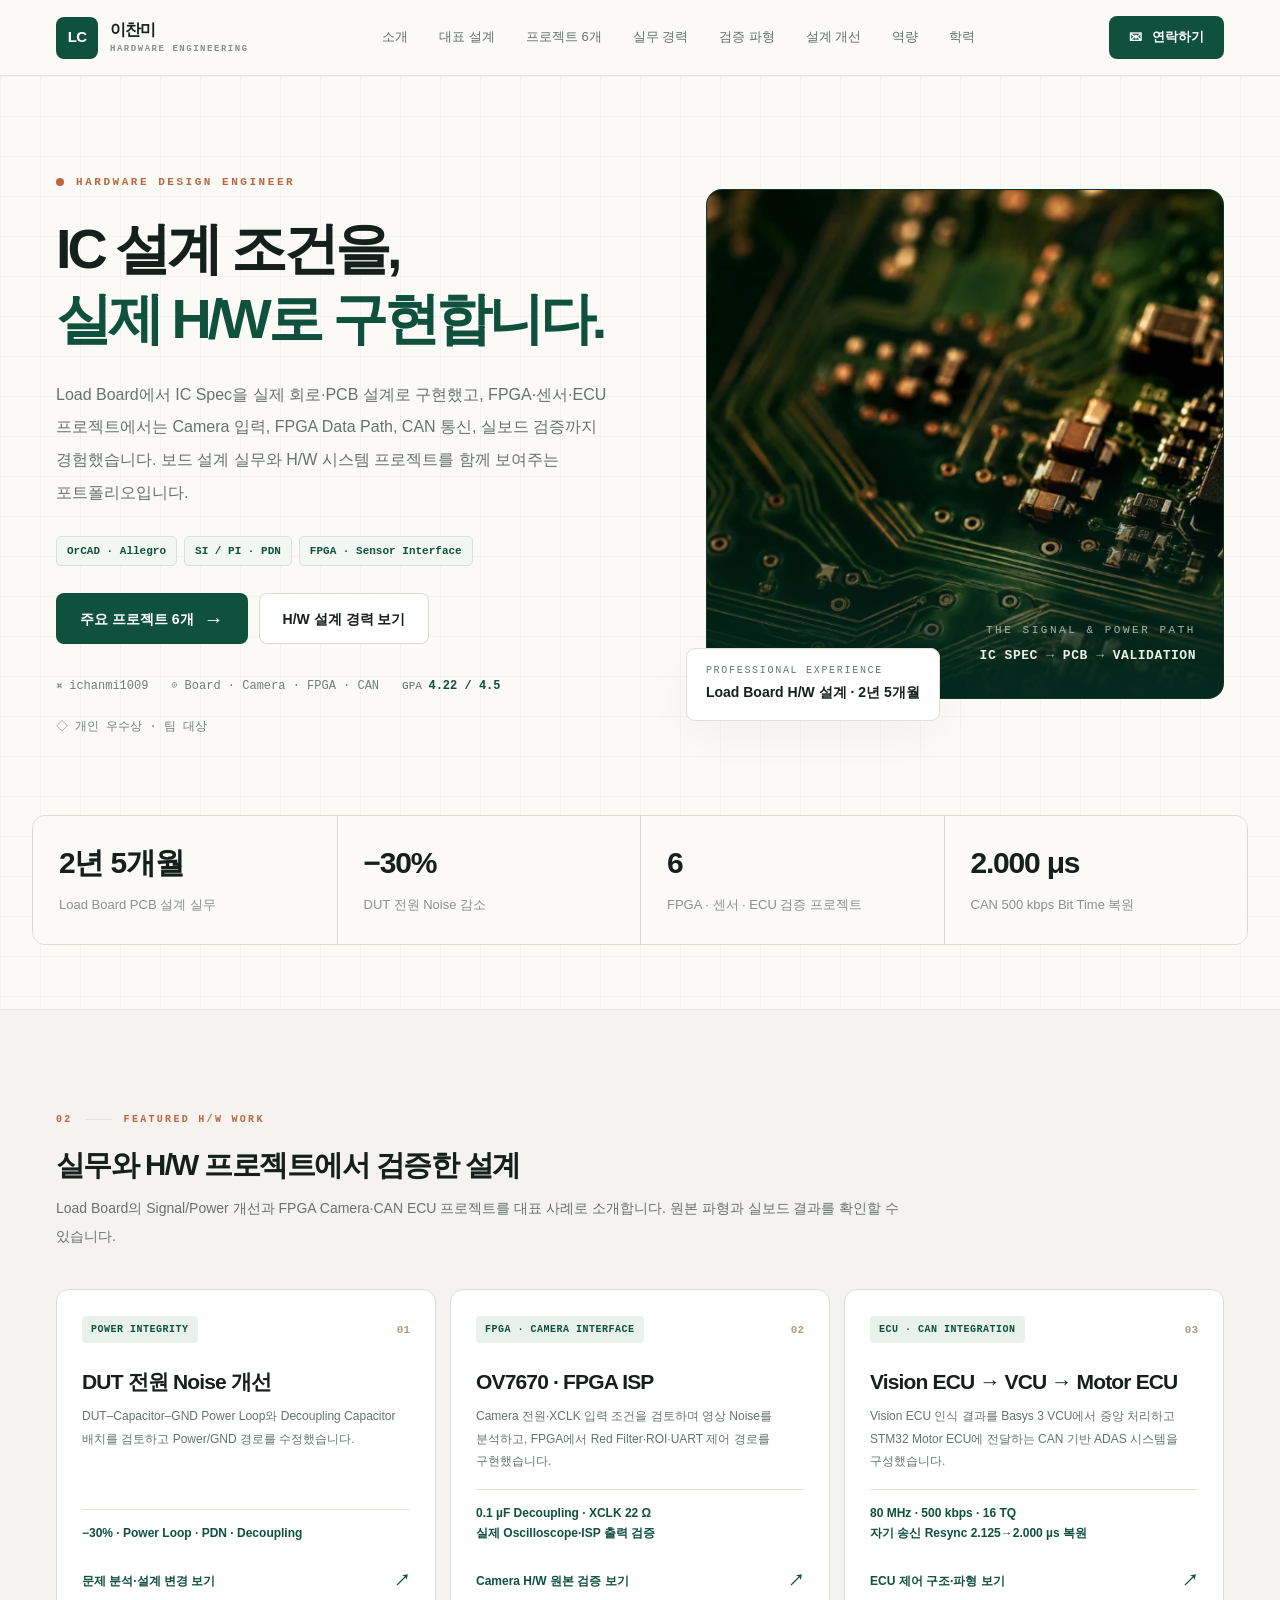
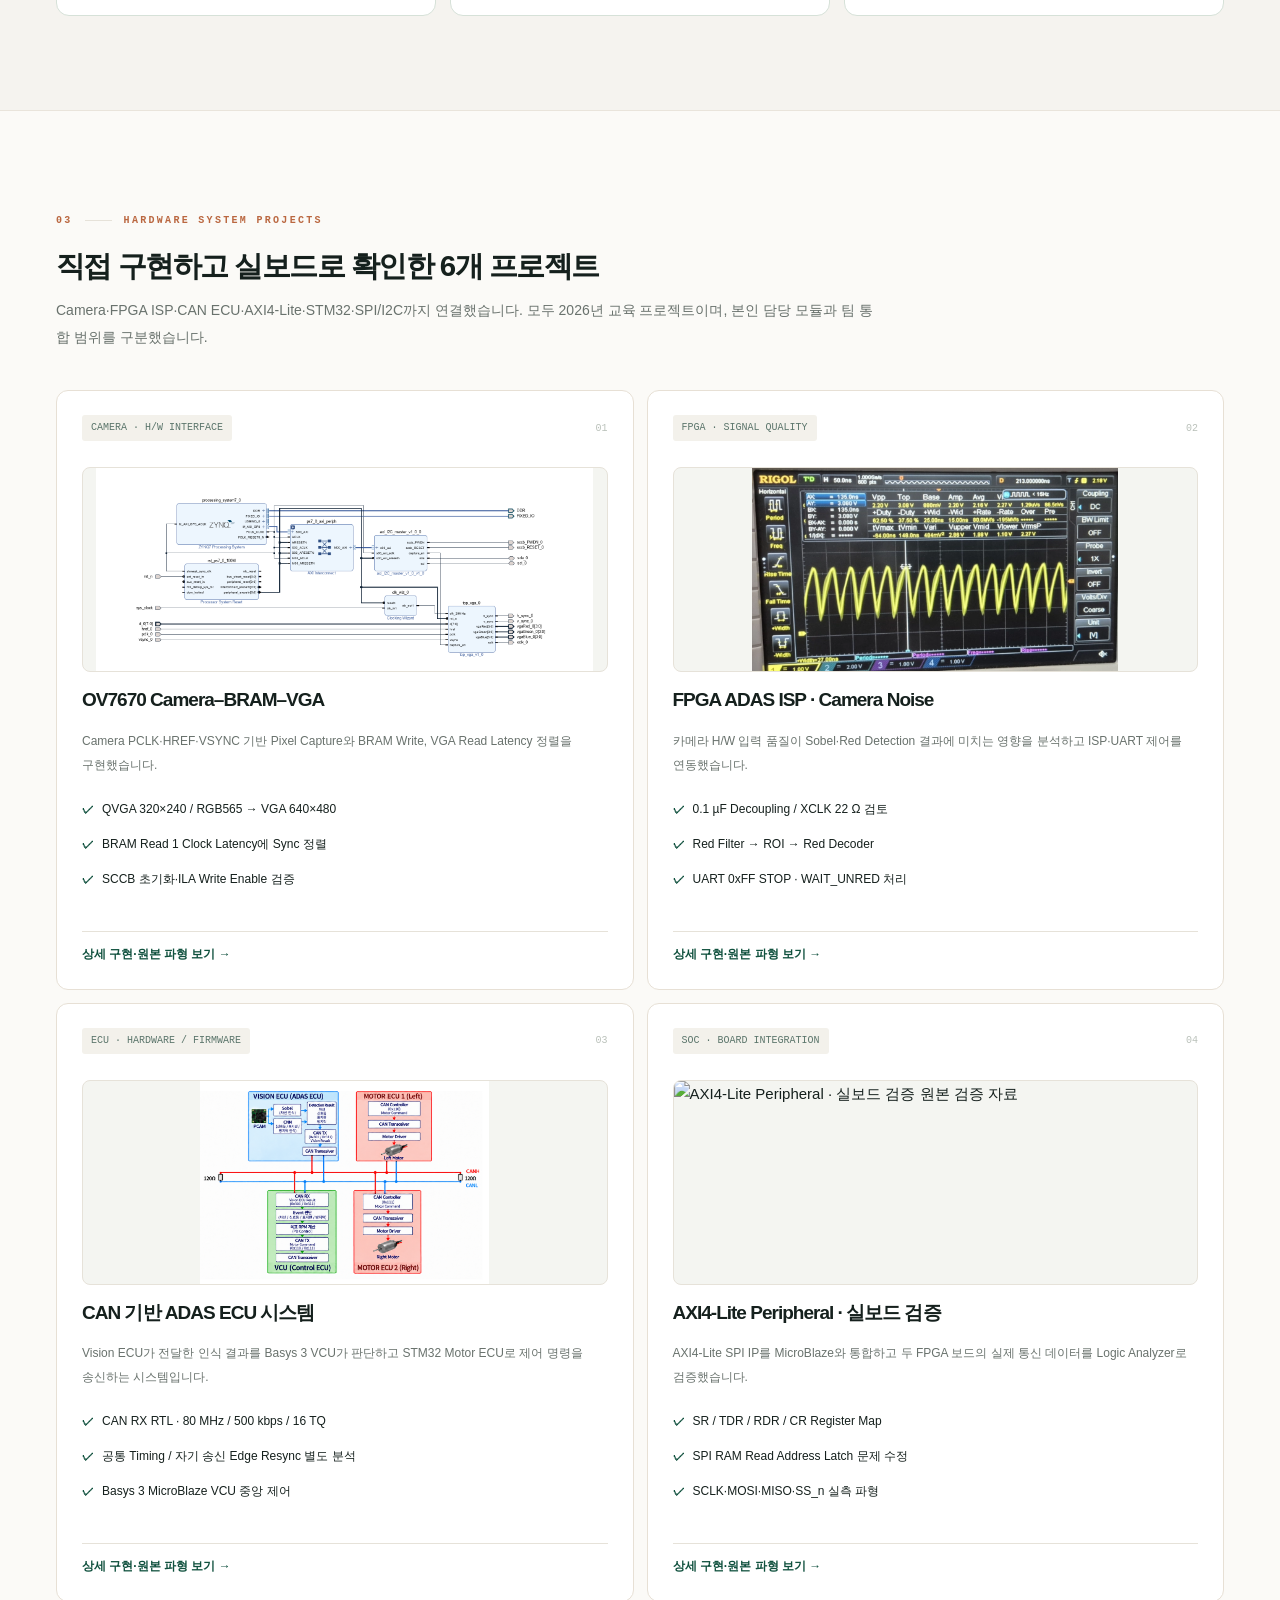
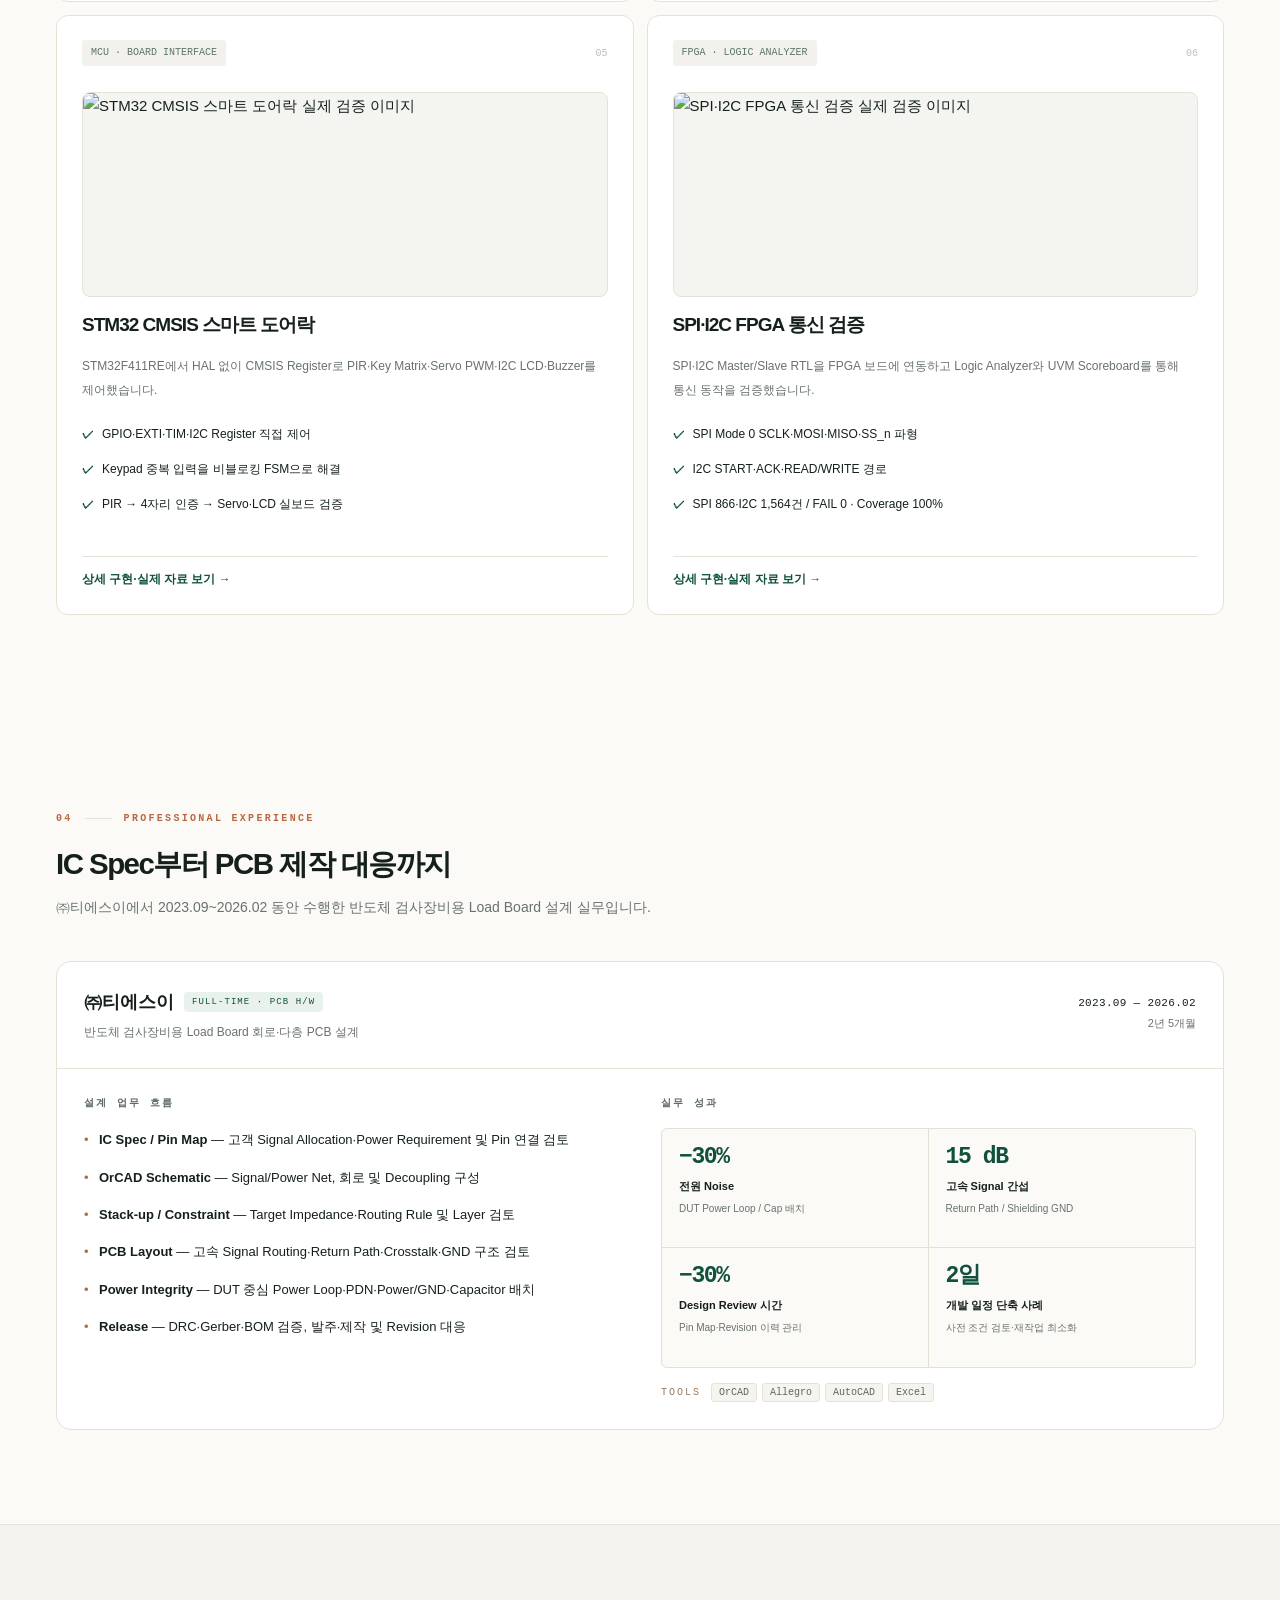
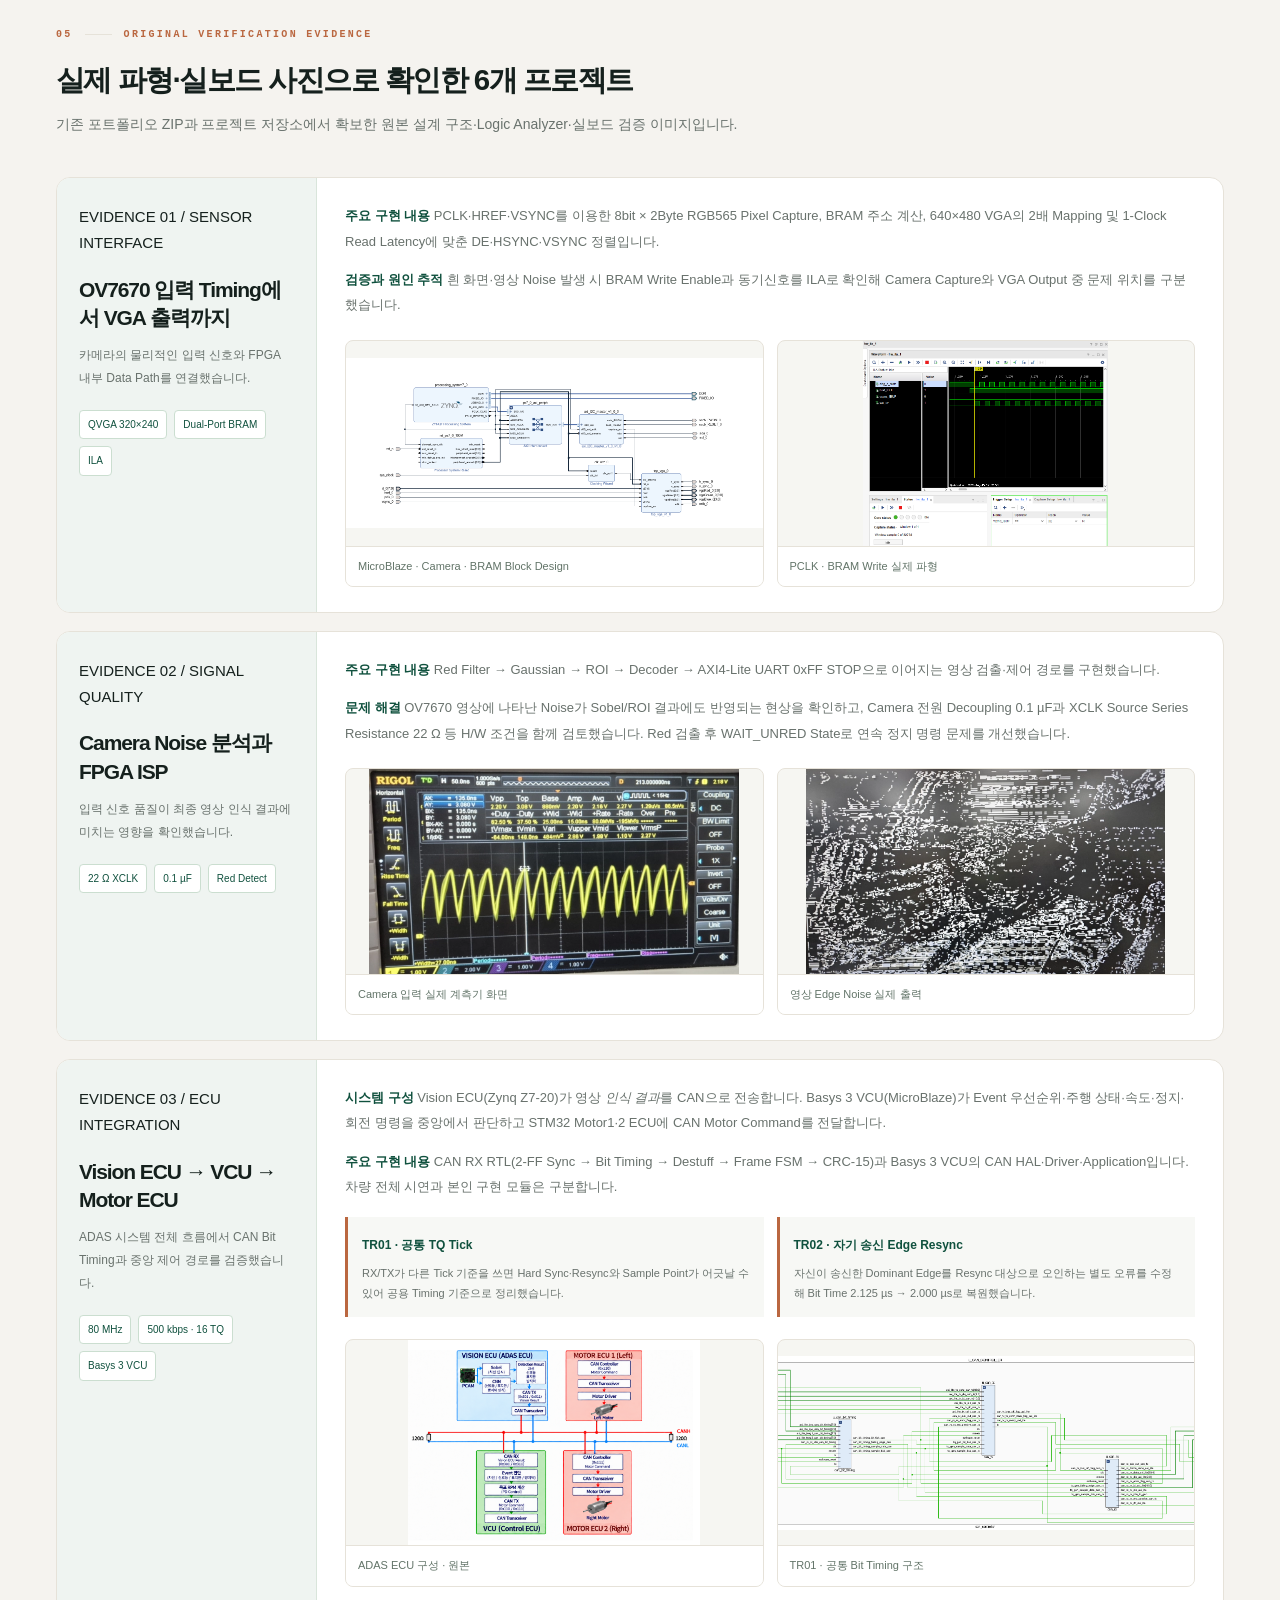
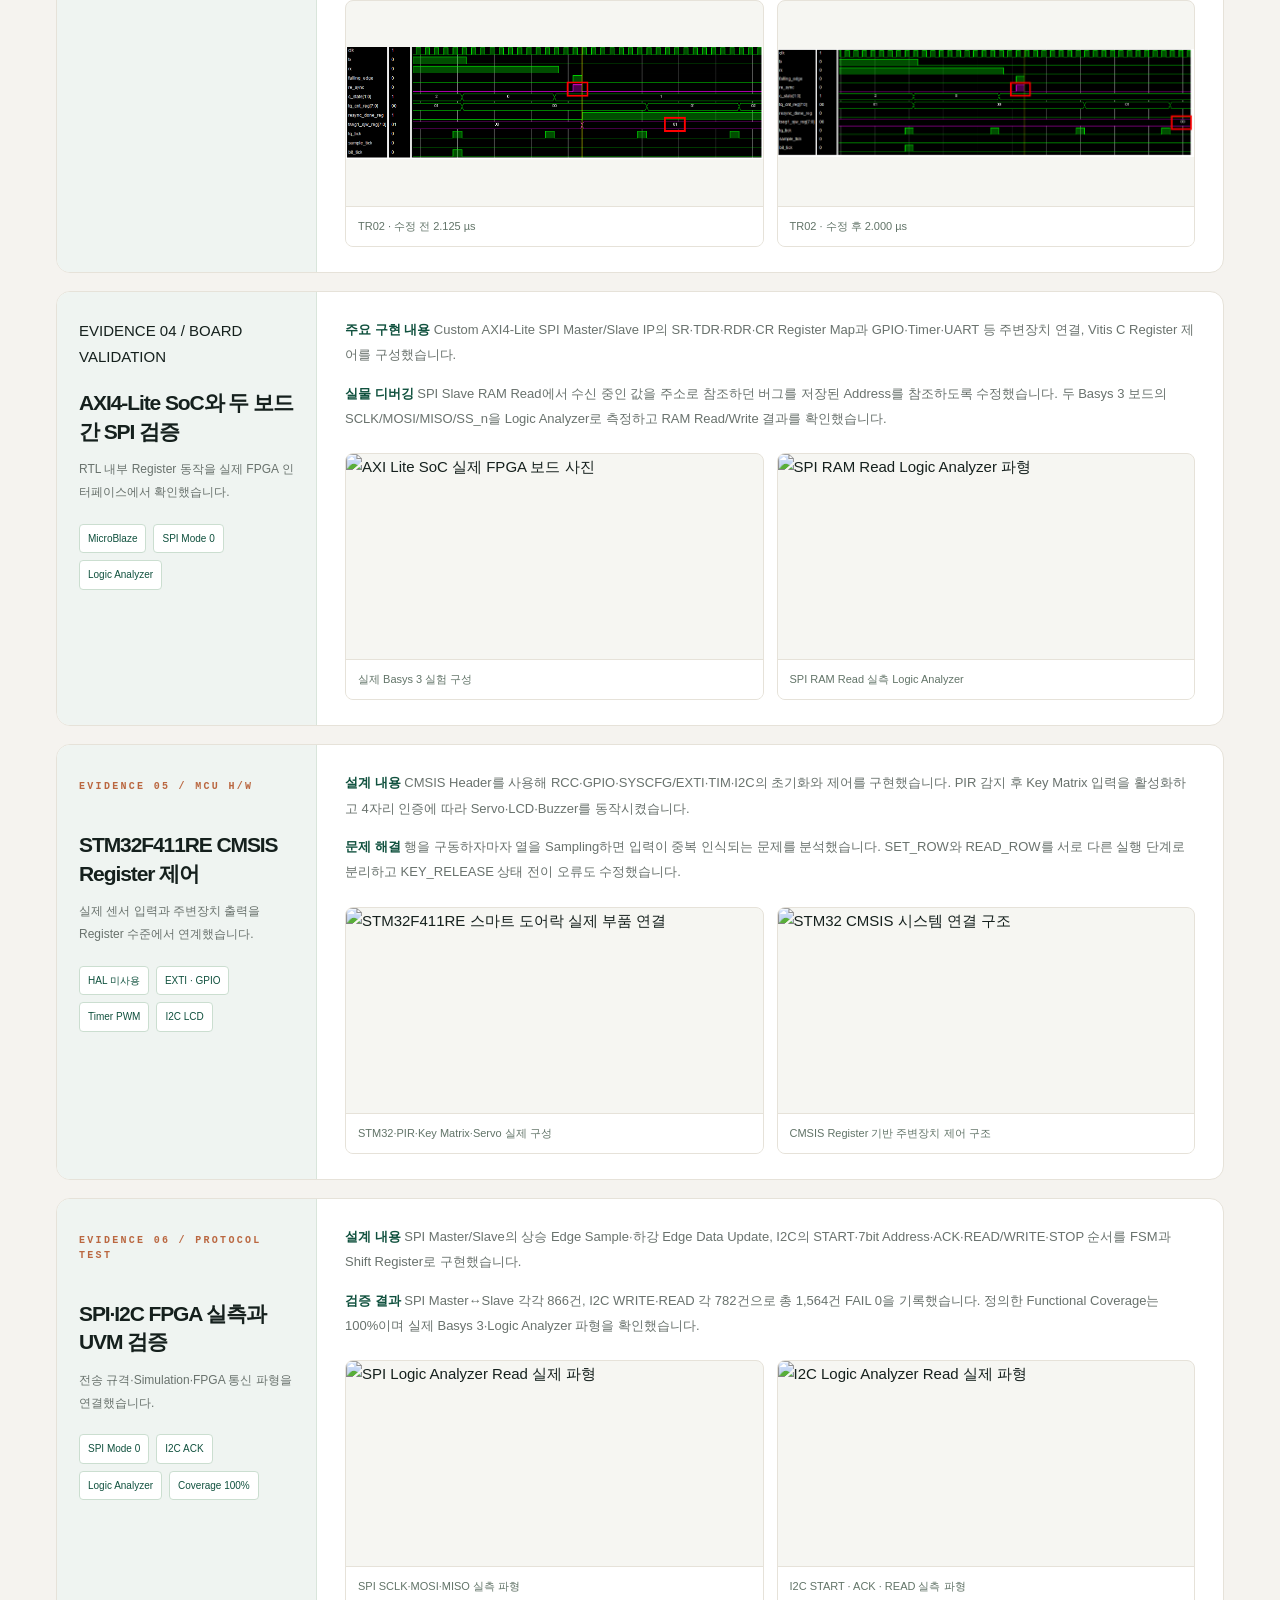
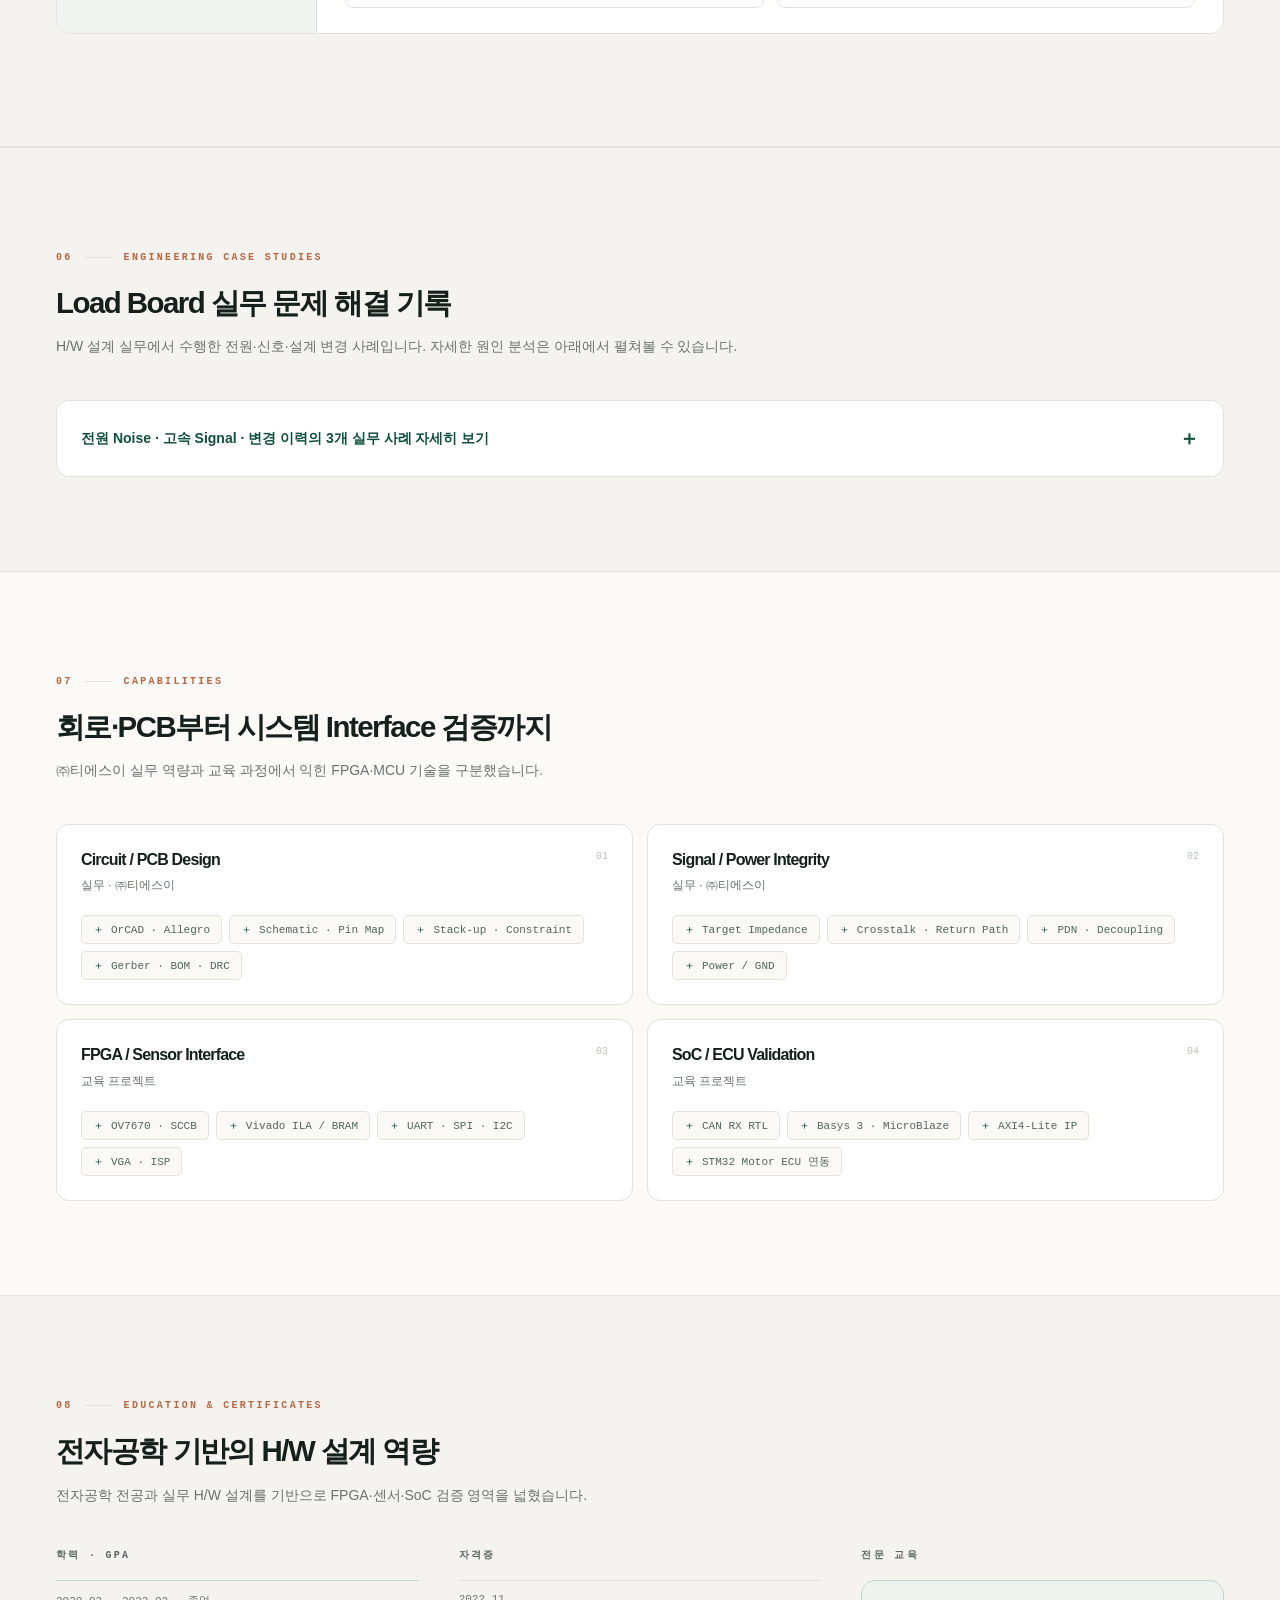
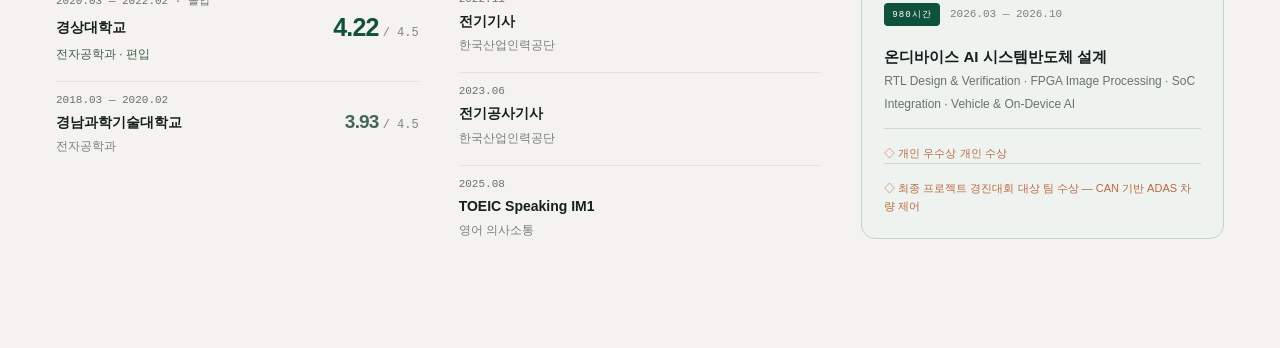
==== commit 62742a6c: "Add individual excellence award and distinct team award to Hardware Engineer portfolio" ====
--- a/hardware/index.html
+++ b/hardware/index.html
@@ -49,7 +49,7 @@
 <p class="hero-description">Load Board에서 IC Spec을 실제 회로·PCB 설계로 구현했고, FPGA·센서·ECU 프로젝트에서는 Camera 입력, FPGA Data Path, CAN 통신, 실보드 검증까지 경험했습니다. 보드 설계 실무와 H/W 시스템 프로젝트를 함께 보여주는 포트폴리오입니다.</p>
 <div class="hero-focus-tags" aria-label="주요 역량"><span>OrCAD · Allegro</span><span>SI / PI · PDN</span><span>FPGA · Sensor Interface</span></div>
 <div class="hero-buttons"><a class="btn btn-green btn-large" href="#projects">주요 프로젝트 6개 <span aria-hidden="true">→</span></a><a class="btn btn-outline btn-large" href="#experience">H/W 설계 경력 보기</a></div>
-<div class="hero-meta"><a href="https://github.com/ichanmi1009" target="_blank" rel="noopener noreferrer"><span aria-hidden="true">⌘</span> ichanmi1009</a><span>⌾ Board · Camera · FPGA · CAN</span><span class="hero-gpa">GPA <strong>4.22 / 4.5</strong></span></div></div>
+<div class="hero-meta"><a href="https://github.com/ichanmi1009" target="_blank" rel="noopener noreferrer"><span aria-hidden="true">⌘</span> ichanmi1009</a><span>⌾ Board · Camera · FPGA · CAN</span><span class="hero-gpa">GPA <strong>4.22 / 4.5</strong></span><span class="hero-award">◇ 개인 우수상 · 팀 대상</span></div></div>
 <div class="hero-visual"><div aria-label="PCB 표면의 실제 배선과 전자부품 이미지" class="pcb-image" role="img"><img alt="PCB 표면의 배선과 전자부품 클로즈업" loading="eager" src="[data-uri]"/><div class="pcb-caption"><span>THE SIGNAL &amp; POWER PATH</span><strong>IC SPEC <i>→</i> PCB <i>→</i> VALIDATION</strong></div></div><div class="floating-note"><small>PROFESSIONAL EXPERIENCE</small><strong>Load Board H/W 설계 · 2년 5개월</strong></div></div></div>
 <div aria-label="실무 경력 및 성과" class="container metrics-panel"><div class="metric"><strong>2년 5개월</strong><span>Load Board PCB 설계 실무</span></div><div class="metric"><strong>−30%</strong><span>DUT 전원 Noise 감소</span></div><div class="metric"><strong>6</strong><span>FPGA · 센서 · ECU 검증 프로젝트</span></div><div class="metric"><strong>2.000 μs</strong><span>CAN 500 kbps Bit Time 복원</span></div></div></section>
 <section aria-labelledby="cases-heading" class="section section-alt rtl-feature-section" id="cases"><div class="container"><div class="section-intro"><span class="section-num">02 <span></span> FEATURED H/W WORK</span><h2 id="cases-heading">실무와 H/W 프로젝트에서 검증한 설계</h2><p>Load Board의 Signal/Power 개선과 FPGA Camera·CAN ECU 프로젝트를 대표 사례로 소개합니다. 원본 파형과 실보드 결과를 확인할 수 있습니다.</p></div><div class="rtl-feature-grid"><a class="rtl-feature-card" href="#experience"><div class="rtl-feature-top"><span class="rtl-feature-type">POWER INTEGRITY</span><span class="rtl-feature-index">01</span></div><h3>DUT 전원 Noise 개선</h3><p>DUT–Capacitor–GND Power Loop와 Decoupling Capacitor 배치를 검토하고 Power/GND 경로를 수정했습니다.</p><div class="rtl-feature-spec">−30% · Power Loop · PDN · Decoupling</div><div class="rtl-feature-link">문제 분석·설계 변경 보기 <span aria-hidden="true">↗</span></div></a><a class="rtl-feature-card" href="#hw-isp" aria-label="FPGA ISP Camera 입력 Noise와 Red Detect 검증 자세히 보기"><div class="rtl-feature-top"><span class="rtl-feature-type">FPGA · CAMERA INTERFACE</span><span class="rtl-feature-index">02</span></div><h3>OV7670 · FPGA ISP</h3><p>Camera 전원·XCLK 입력 조건을 검토하며 영상 Noise를 분석하고, FPGA에서 Red Filter·ROI·UART 제어 경로를 구현했습니다.</p><div class="rtl-feature-spec">0.1 µF Decoupling · XCLK 22 Ω<br/>실제 Oscilloscope·ISP 출력 검증</div><div class="rtl-feature-link">Camera H/W 원본 검증 보기 <span aria-hidden="true">↗</span></div></a><a class="rtl-feature-card" href="#hw-can" aria-label="Vision ECU VCU Motor ECU 통합 검증 자세히 보기"><div class="rtl-feature-top"><span class="rtl-feature-type">ECU · CAN INTEGRATION</span><span class="rtl-feature-index">03</span></div><h3>Vision ECU → VCU → Motor ECU</h3><p>Vision ECU 인식 결과를 Basys 3 VCU에서 중앙 처리하고 STM32 Motor ECU에 전달하는 CAN 기반 ADAS 시스템을 구성했습니다.</p><div class="rtl-feature-spec">80 MHz · 500 kbps · 16 TQ<br/>자기 송신 Resync 2.125→2.000 µs 복원</div><div class="rtl-feature-link">ECU 제어 구조·파형 보기 <span aria-hidden="true">↗</span></div></a></div></div></section>
@@ -108,10 +108,6 @@
   <small>2018.03 — 2020.02</small>
   <div class="edu-school-row"><strong>경남과학기술대학교</strong><div class="edu-gpa-value edu-gpa-secondary"><strong>3.93</strong><span>/ 4.5</span></div></div>
   <span>전자공학과</span>
-</div></div><div><div class="small-heading">자격증</div><div class="edu-line"><small>2022.11</small><strong>전기기사</strong><span>한국산업인력공단</span></div><div class="edu-line"><small>2023.06</small><strong>전기공사기사</strong><span>한국산업인력공단</span></div><div class="edu-line"><small>2025.08</small><strong>TOEIC Speaking IM1</strong><span>영어 의사소통</span></div></div><div><div class="small-heading">전문 교육</div><div class="education-feature"><div class="edu-feature-top"><span class="small-pill green-pill">980시간</span><small>2026.03 — 2026.10</small></div><strong>온디바이스 AI 시스템반도체 설계</strong><p>RTL Design &amp; Verification · FPGA Image Processing · SoC Integration · Vehicle &amp; On-Device AI</p><div class="education-award">◇  최종 프로젝트 경진대회 대상 — CAN 기반 ADAS 차량 제어</div></div></div></div></div></section>
-<section class="contact-section" id="contact"><div class="container contact-grid"><div><span class="section-num light-num">09 <span></span> CONTACT</span><h2>회로·PCB 설계 경험을 H/W 개발에 연결합니다</h2><p>고속 Signal과 전원 품질을 고려한 보드 설계부터 Interface 검증까지 설명할 수 있습니다.</p><div class="contact-tag-list"><span>PCB H/W</span><span>SI / PI</span><span>FPGA Interface</span><span>Board Verification</span></div></div><div class="contact-card"><div class="contact-item"><span class="contact-icon">✉</span><div><small>MAIL</small><a href="mailto:cd06274@naver.com">cd06274@naver.com</a></div><button aria-label="이메일 주소 복사" class="copy-button" data-copy="cd06274@naver.com" title="이메일 주소 복사" type="button">▣</button></div><div class="contact-item"><span class="contact-icon">⌘</span><div><small>GITHUB</small><a href="https://github.com/ichanmi1009" rel="noopener noreferrer" target="_blank">ichanmi1009 ↗</a></div></div><a class="btn btn-white contact-cta" href="mailto:cd06274@naver.com">✉  메일로 연락하기</a></div></div></section>
-</main>
-<footer class="site-footer"><div class="container footer-inner"><a class="footer-brand" href="#about"><span class="small-logo">LC</span><span>이찬미<small>HARDWARE DESIGN · PCB · SIGNAL / POWER INTEGRITY</small></span></a><div><span>© 2026 Lee Chanmi</span><a href="#about">↑ TOP</a></div></div></footer>
-<div aria-live="polite" class="toast" id="toast" role="status"></div>
+</div></div><div><div class="small-heading">자격증</div><div class="edu-line"><small>2022.11</small><strong>전기기사</strong><span>한국산업인력공단</span></div><div class="edu-line"><small>2023.06</small><strong>전기공사기사</strong><span>한국산업인력공단</span></div><div class="edu-line"><small>2025.08</small><strong>TOEIC Speaking IM1</strong><span>영어 의사소통</span></div></div><div><div class="small-heading">전문 교육</div><div class="education-feature"><div class="edu-feature-top"><span class="small-pill green-pill">980시간</span><small>2026.03 — 2026.10</small></div><strong>온디바이스 AI 시스템반도체 설계</strong><p>RTL Design &amp; Verification · FPGA Image Processing · SoC Integration · Vehicle &amp; On-Device AI</p><div class="education-award">◇ 개인 우수상 <span class="award-type">개인 수상</span></div><div class="education-award">◇ 최종 프로젝트 경진대회 대상 <span class="award-type">팀 수상</span> — CAN 기반 ADAS 차량 제어</div>
 
 <script>(()=>{const b=document.querySelector('.mobile-menu-button');const n=document.getElementById('hw-mobile-menu');if(!b||!n)return;b.addEventListener('click',()=>{const open=b.getAttribute('aria-expanded')==='true';b.setAttribute('aria-expanded',String(!open));n.hidden=open;});n.querySelectorAll('a').forEach(x=>x.addEventListener('click',()=>{n.hidden=true;b.setAttribute('aria-expanded','false');}));})();</script></body></html>
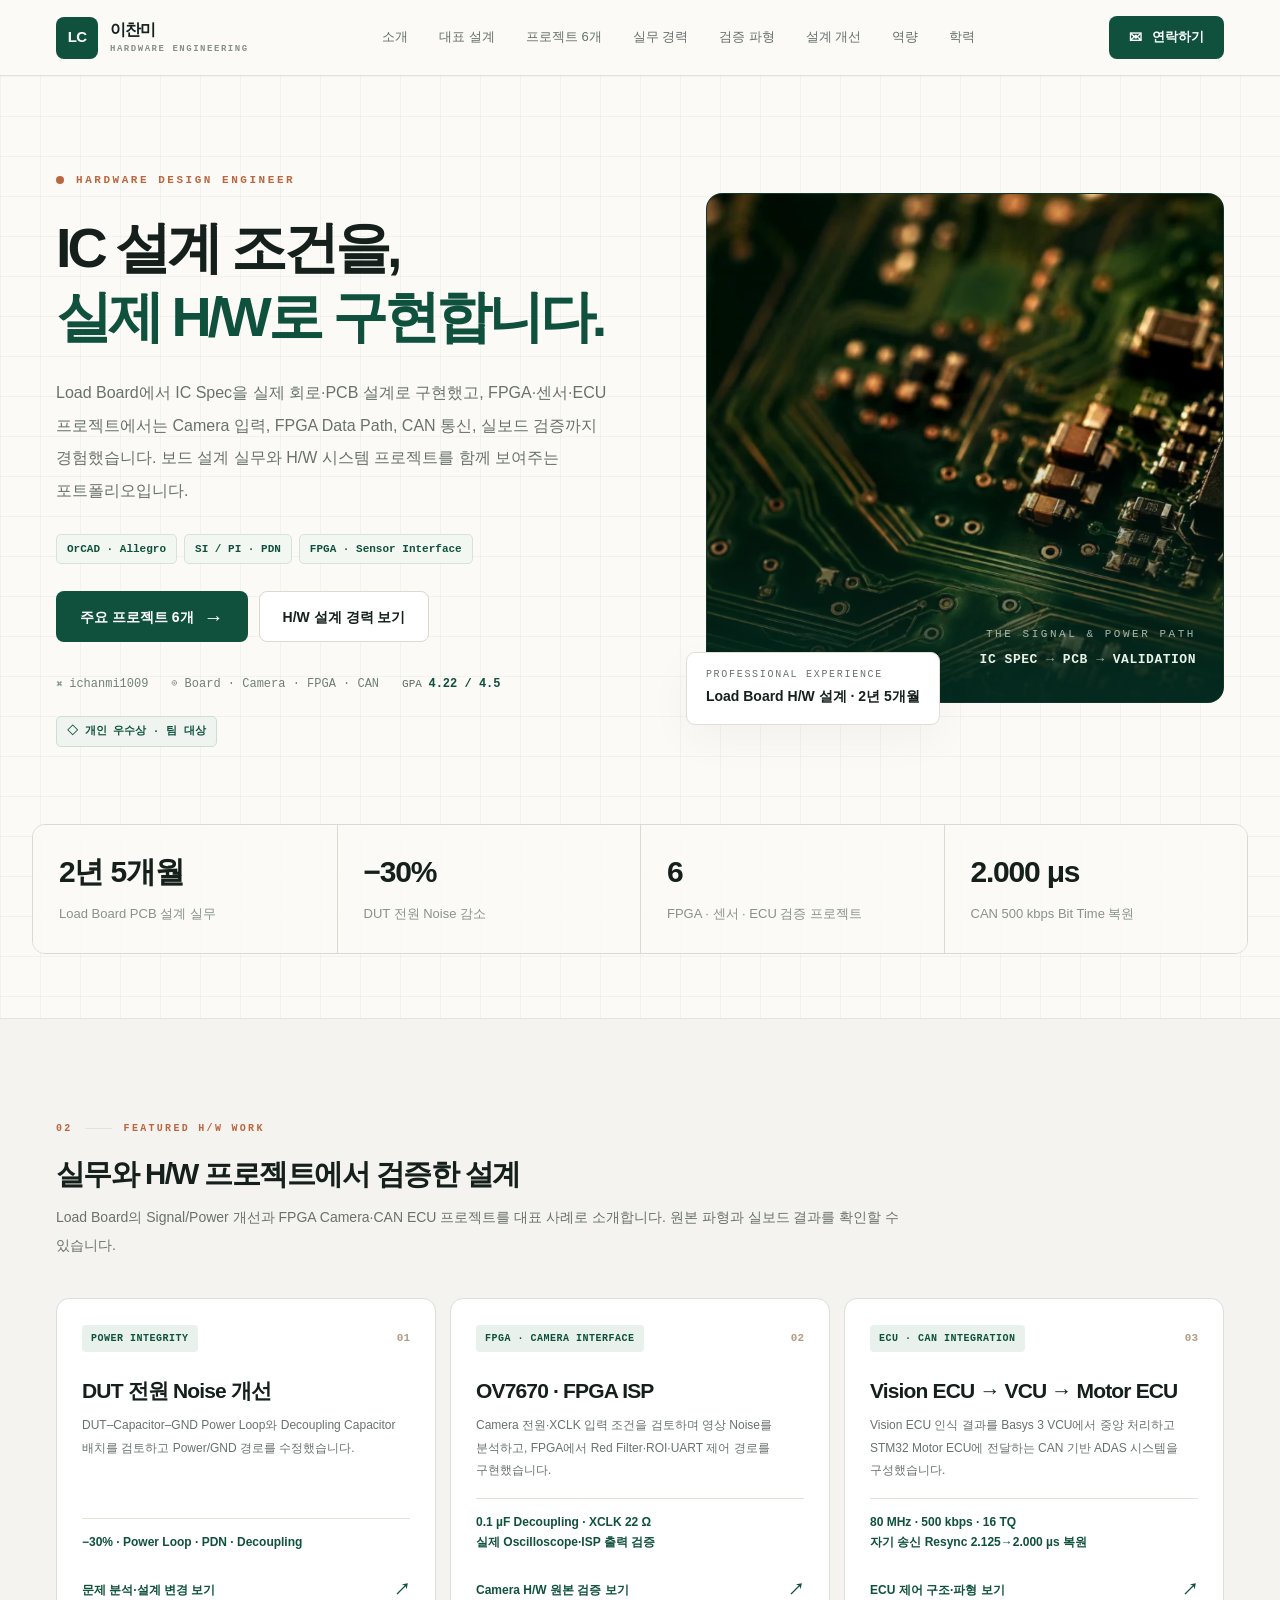
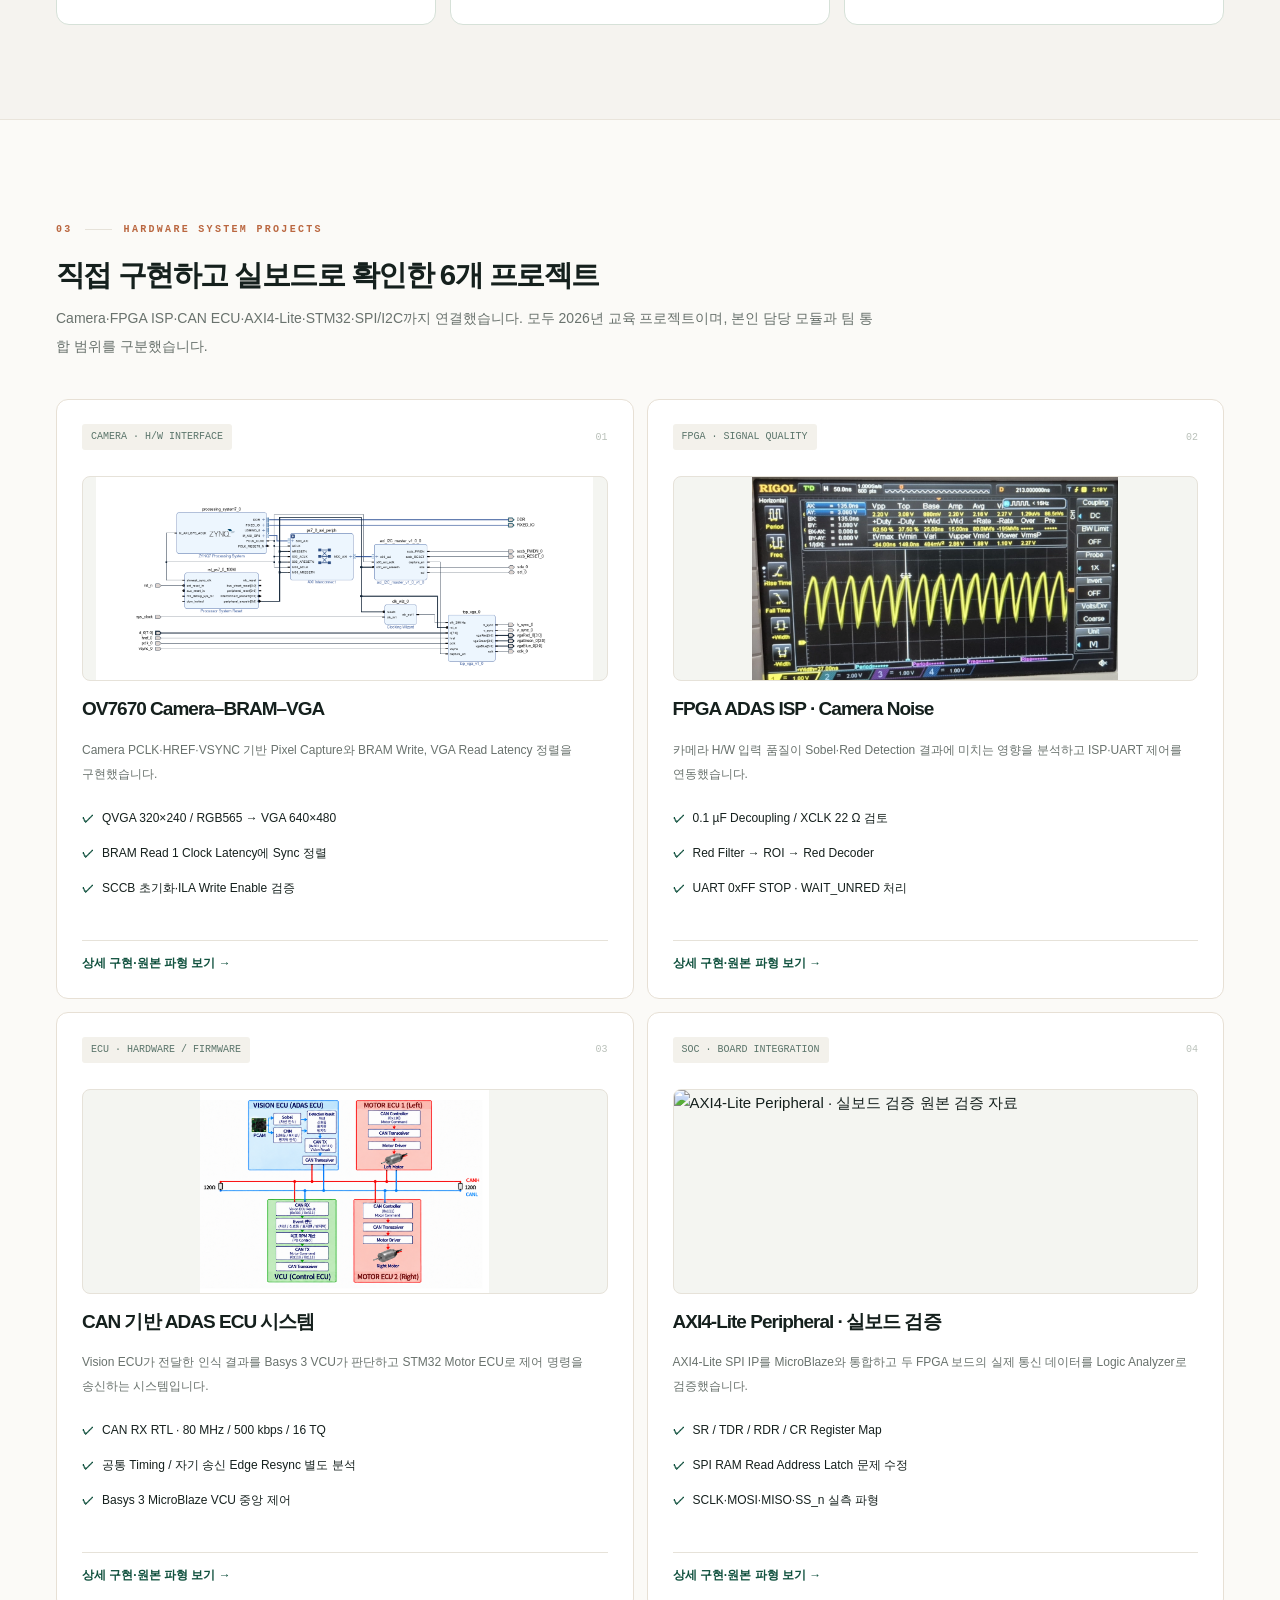
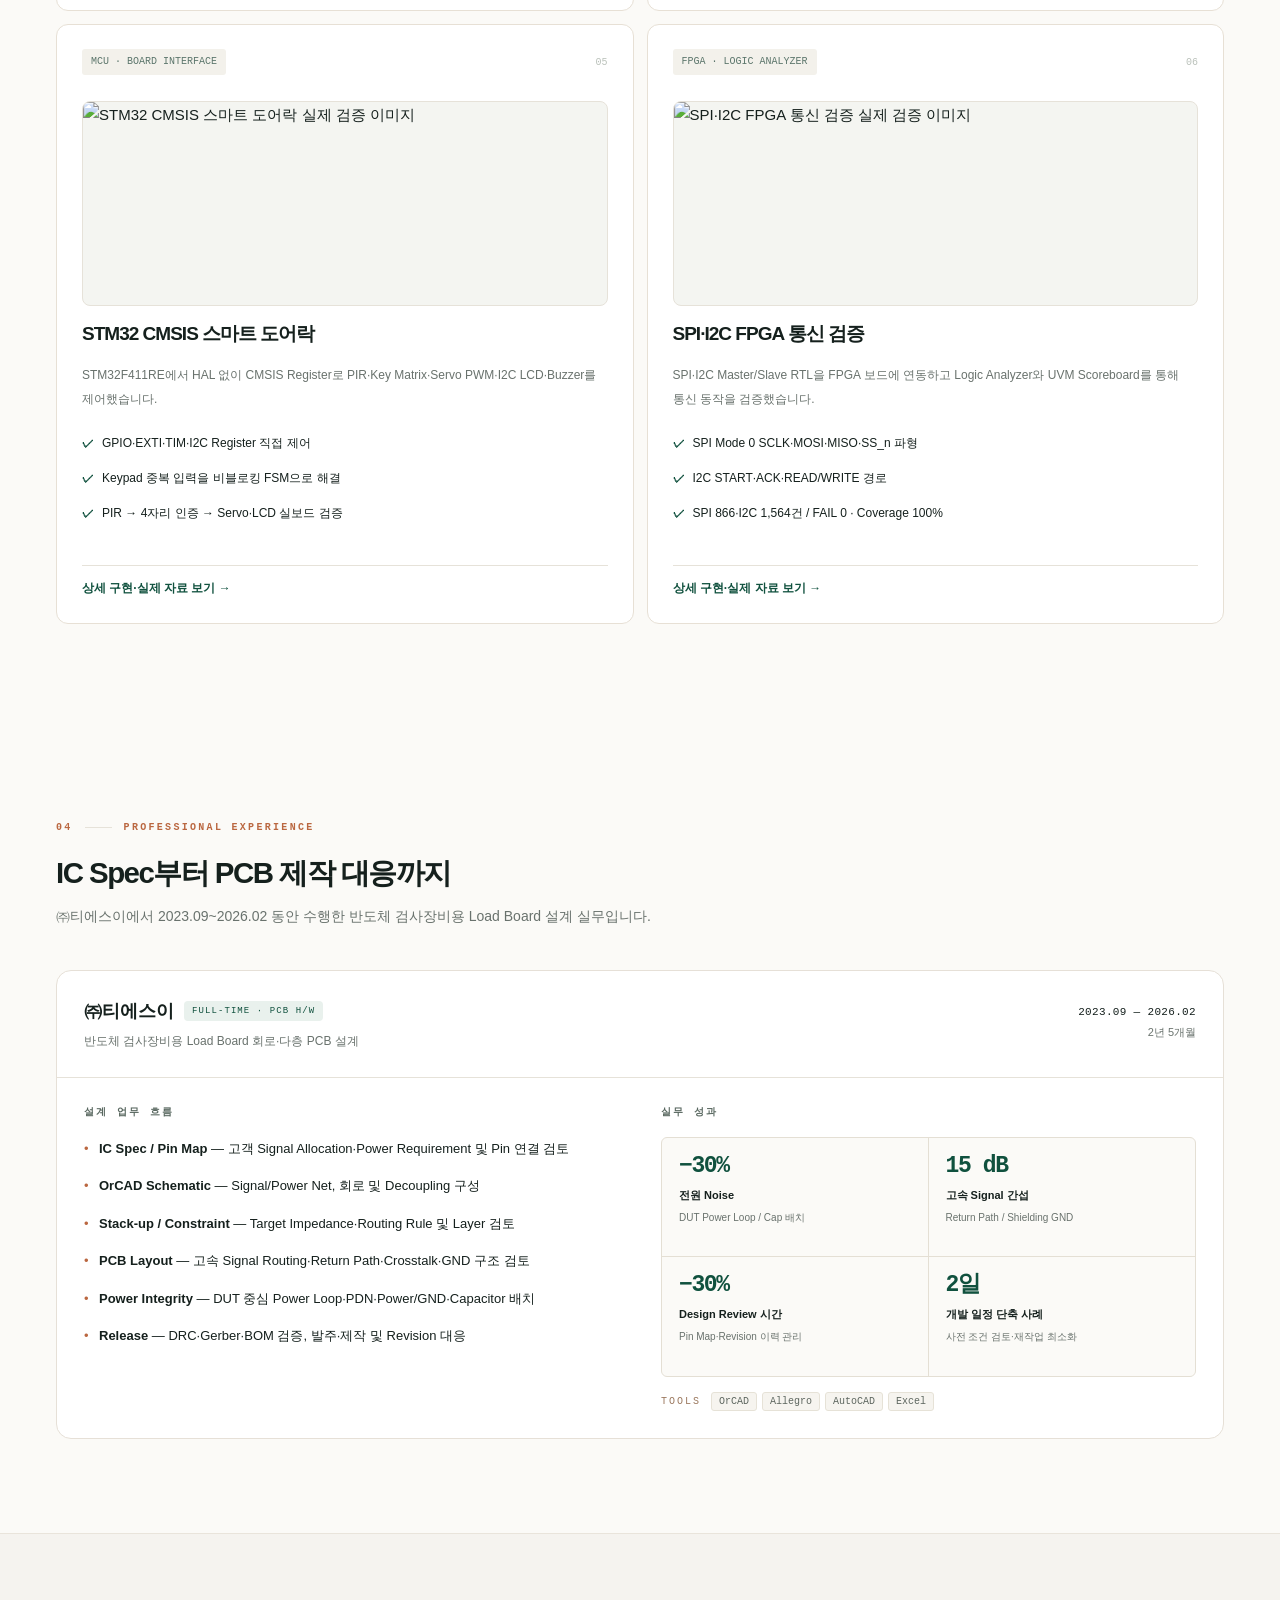
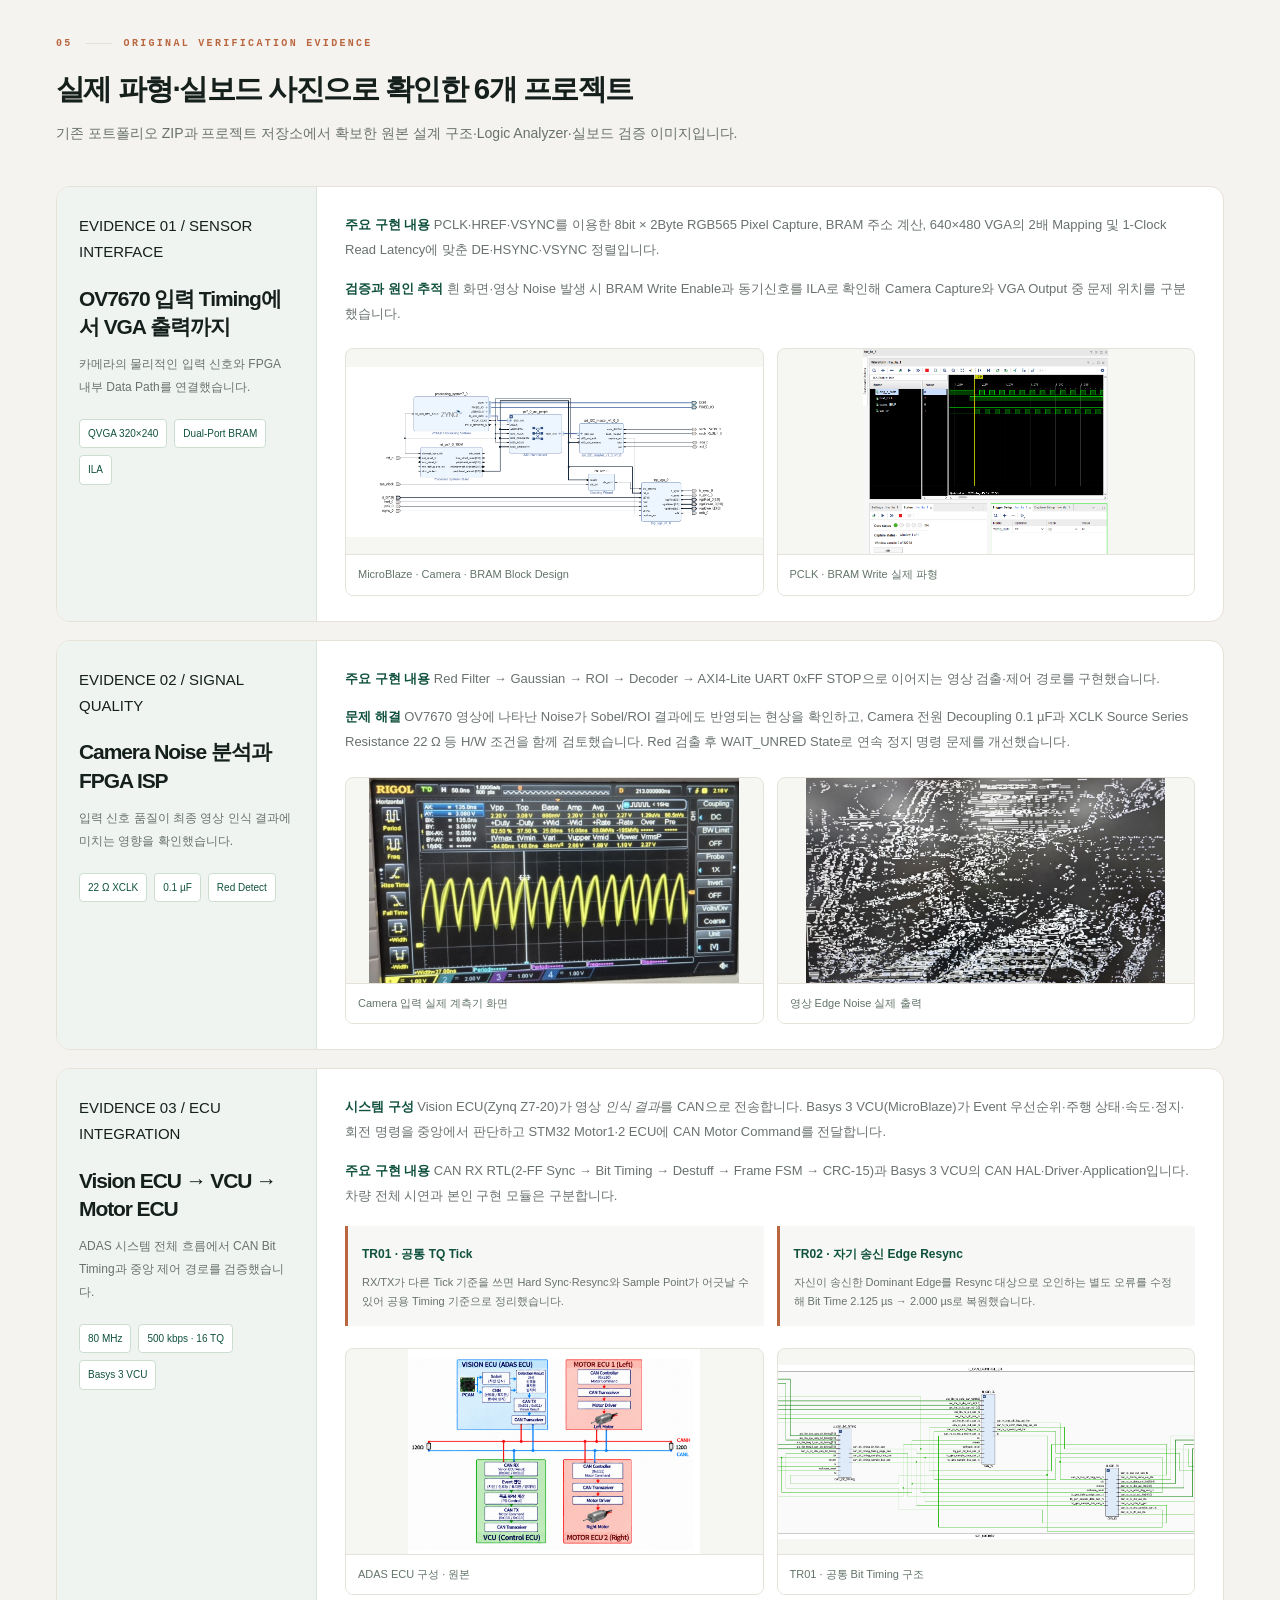
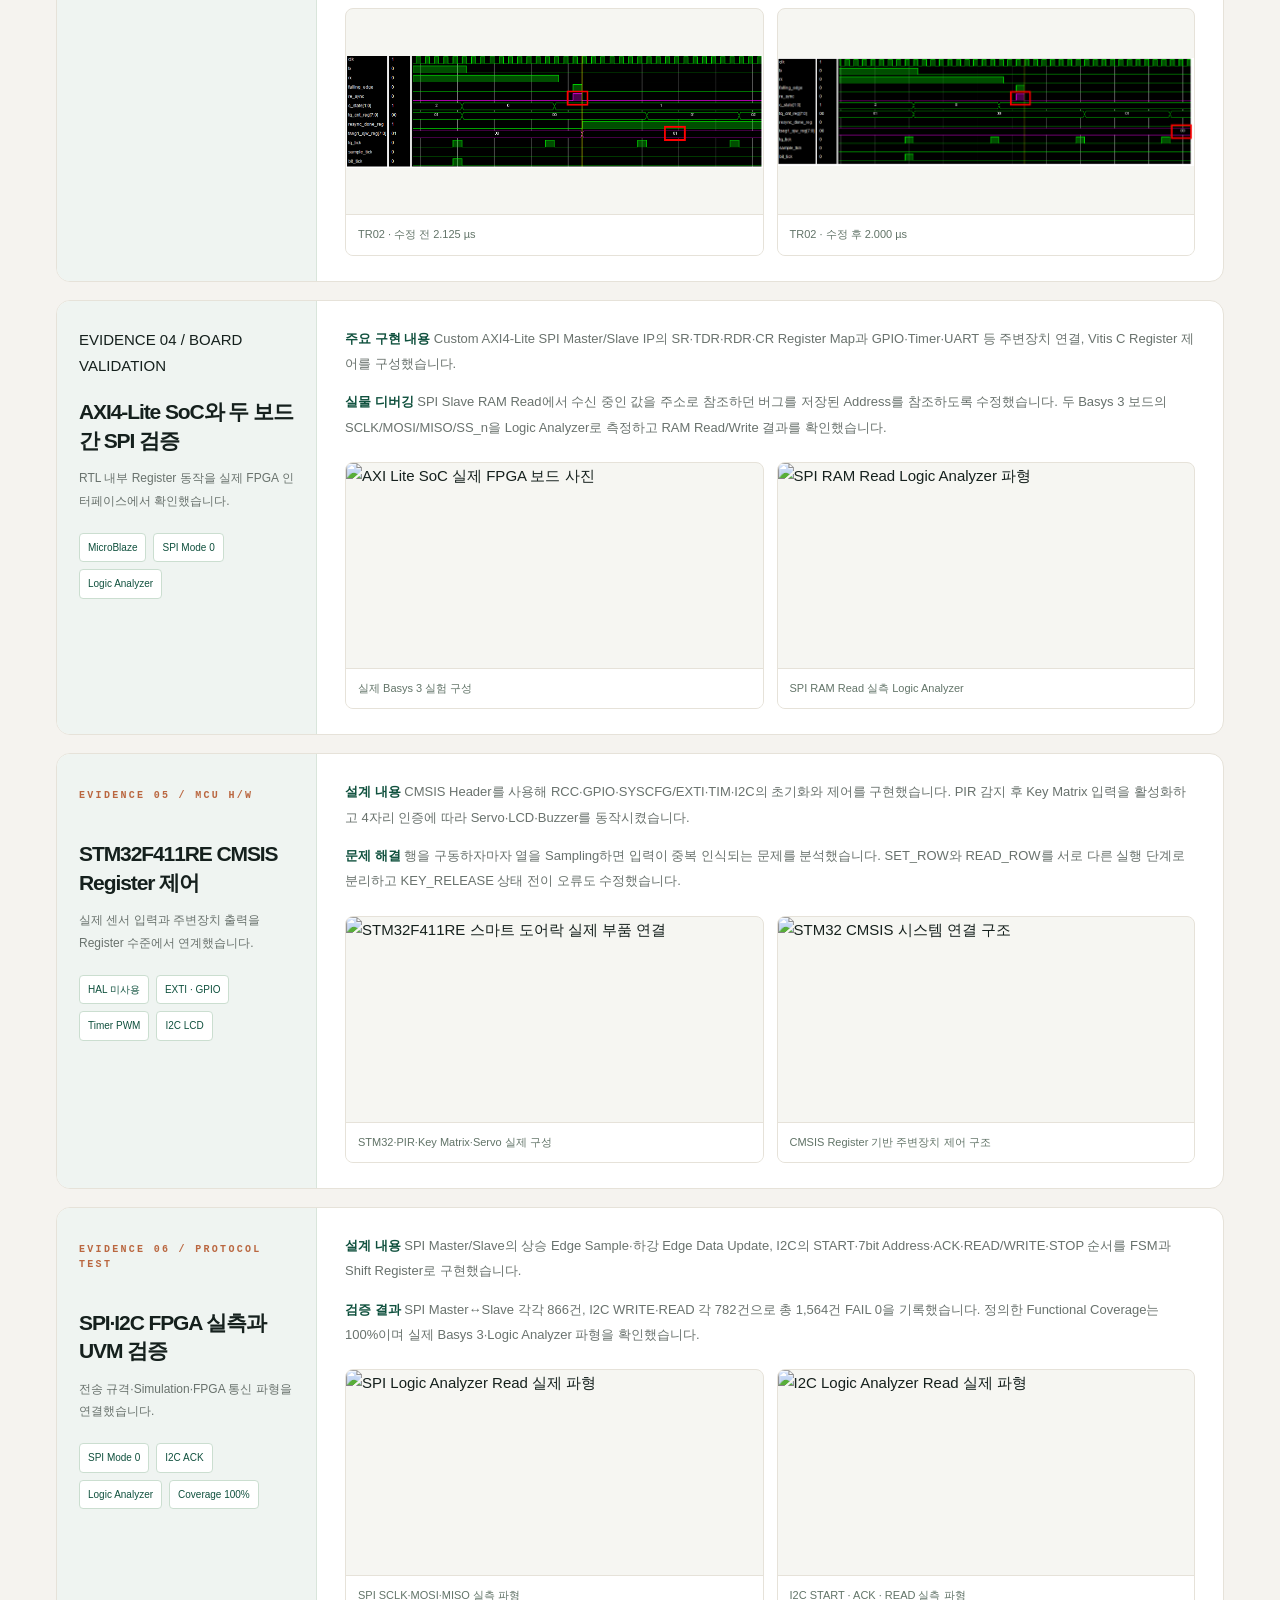
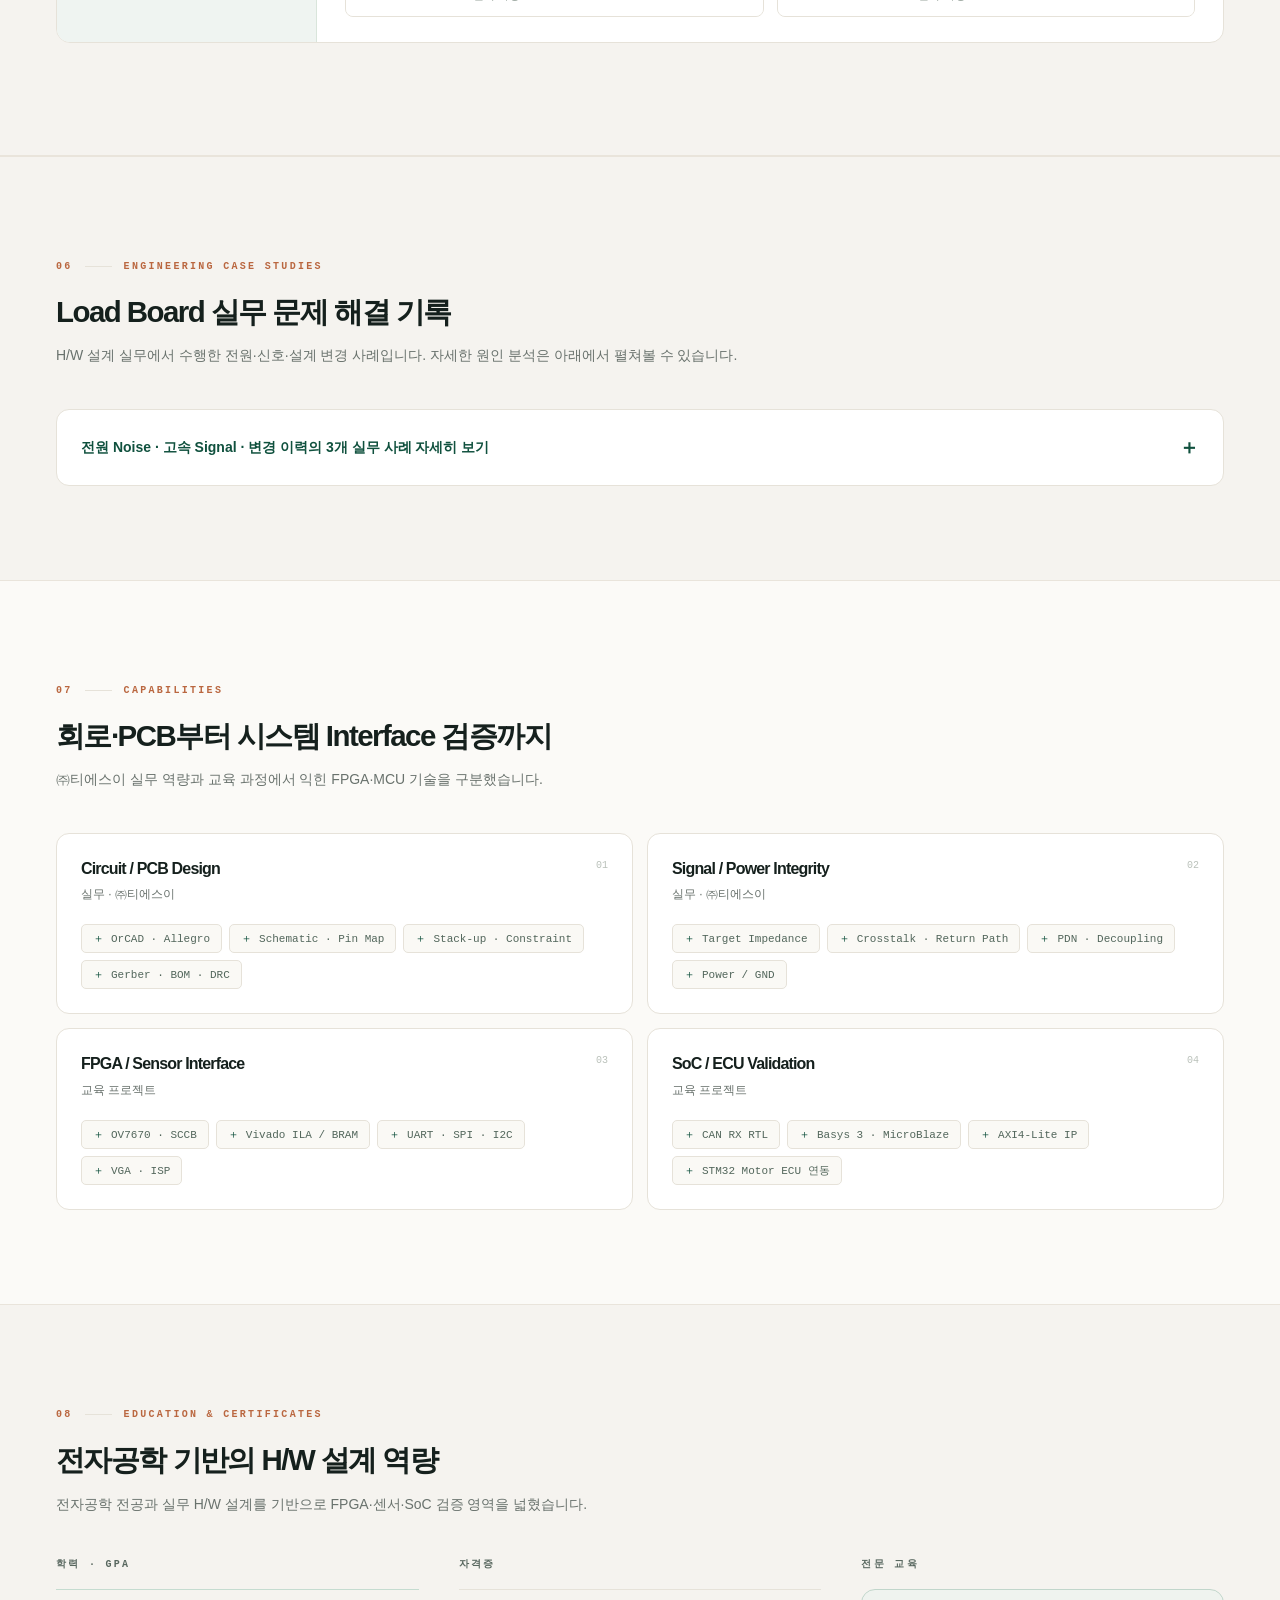
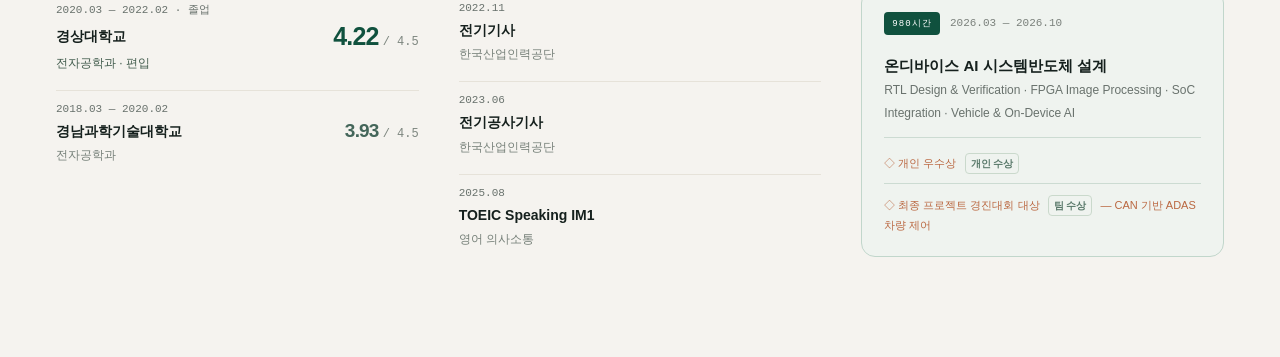
==== commit 43ce38c5: "Refresh shared award styles on Hardware Engineer portfolio" ====
--- a/hardware/index.html
+++ b/hardware/index.html
@@ -1,4 +1,4 @@
-<!doctype html><html lang="ko"><head><meta charset="utf-8"><meta name="viewport" content="width=device-width,initial-scale=1"><meta name="theme-color" content="#10513e"><meta name="description" content="이찬미 Hardware Engineer 포트폴리오 · Load Board PCB, SI/PI, PDN 설계 실무 및 FPGA 센서·ECU 검증"><title>이찬미 | Hardware Engineer</title><link rel="icon" href="[data-uri]"><link rel="stylesheet" href="../style.css?v=20261030-hw1"><style>
+<!doctype html><html lang="ko"><head><meta charset="utf-8"><meta name="viewport" content="width=device-width,initial-scale=1"><meta name="theme-color" content="#10513e"><meta name="description" content="이찬미 Hardware Engineer 포트폴리오 · Load Board PCB, SI/PI, PDN 설계 실무 및 FPGA 센서·ECU 검증"><title>이찬미 | Hardware Engineer</title><link rel="icon" href="[data-uri]"><link rel="stylesheet" href="../style.css?v=20261030-awards1"><style>
 /* H/W portfolio supplemental styles; colors and overall layout are inherited from RTL /style.css */
 .hw-field-section .hw-case-list{display:grid;gap:16px}
 .hw-field-section .case{display:grid;grid-template-columns:minmax(0,270px) minmax(0,1fr);background:#fff;border:1px solid var(--line);border-radius:var(--radius);overflow:hidden;scroll-margin-top:100px}
--- a/style.css
+++ b/style.css
@@ -120,3 +120,8 @@
 .hero-focus-tags span{display:inline-flex;align-items:center;border:1px solid #d7e2d9;border-radius:5px;background:#f3f7f2;padding:6px 10px;color:var(--green);font:650 11px/1.5 ui-monospace,SFMono-Regular,Consolas,monospace}
 @media(max-width:900px){.rtl-feature-grid{grid-template-columns:repeat(2,minmax(0,1fr))}.rtl-feature-card:last-child{grid-column:1/-1;min-height:215px}}
 @media(max-width:600px){.rtl-feature-grid{grid-template-columns:1fr}.rtl-feature-card{min-height:auto;padding:21px 19px}.rtl-feature-card:last-child{grid-column:auto;min-height:auto}.rtl-feature-top{margin-bottom:18px}.rtl-feature-card h3{font-size:19px}.rtl-feature-spec{margin-top:12px}.hero-focus-tags{margin:-5px 0 23px}}
+
+/* Personal and team awards shown consistently in both portfolio editions */
+.hero-meta .hero-award{display:inline-flex;align-items:center;color:var(--green);font-size:11px;font-weight:800;background:var(--green-soft);border:1px solid #cddfd4;border-radius:5px;padding:6px 10px;white-space:normal}
+.education-award+.education-award{margin-top:9px;padding-top:11px}
+.education-award .award-type{display:inline-block;margin:0 5px;color:#59796a;font-weight:700;border:1px solid #cad9cc;border-radius:4px;padding:1px 5px;font-size:10px}
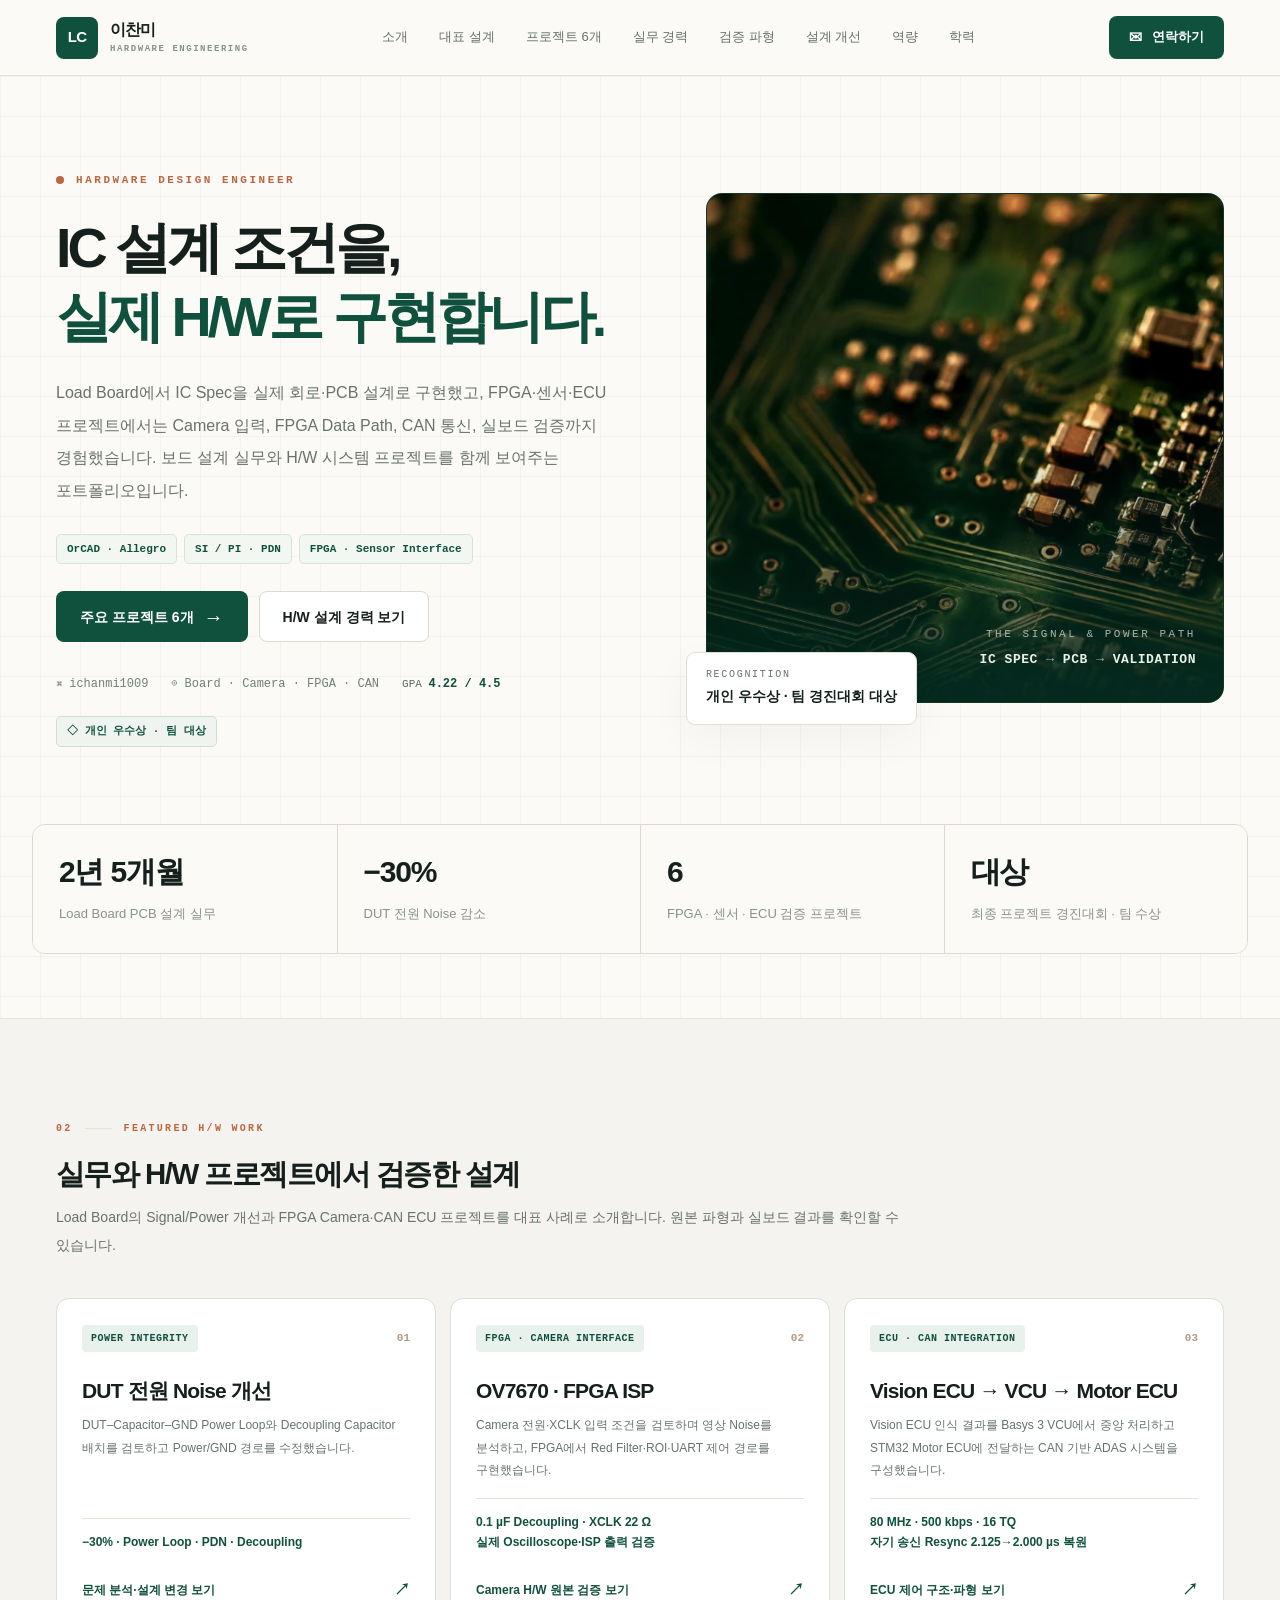
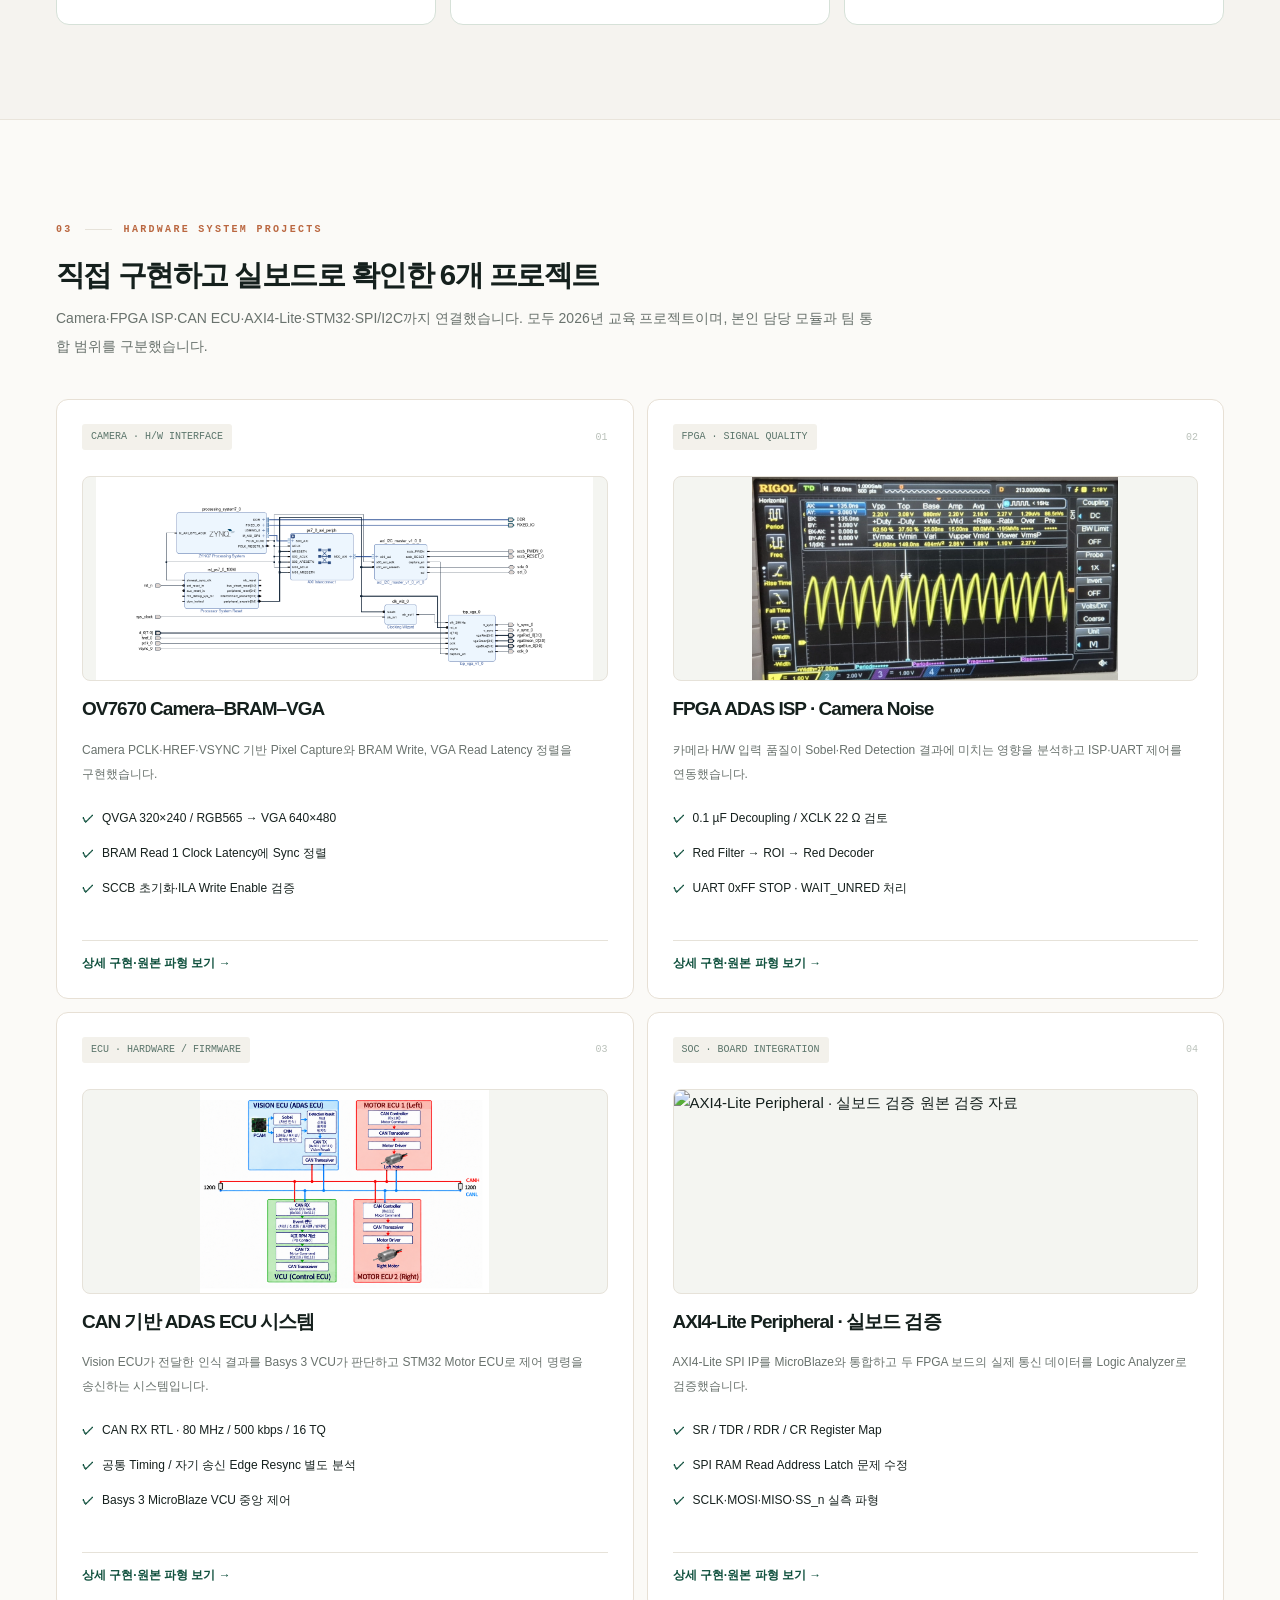
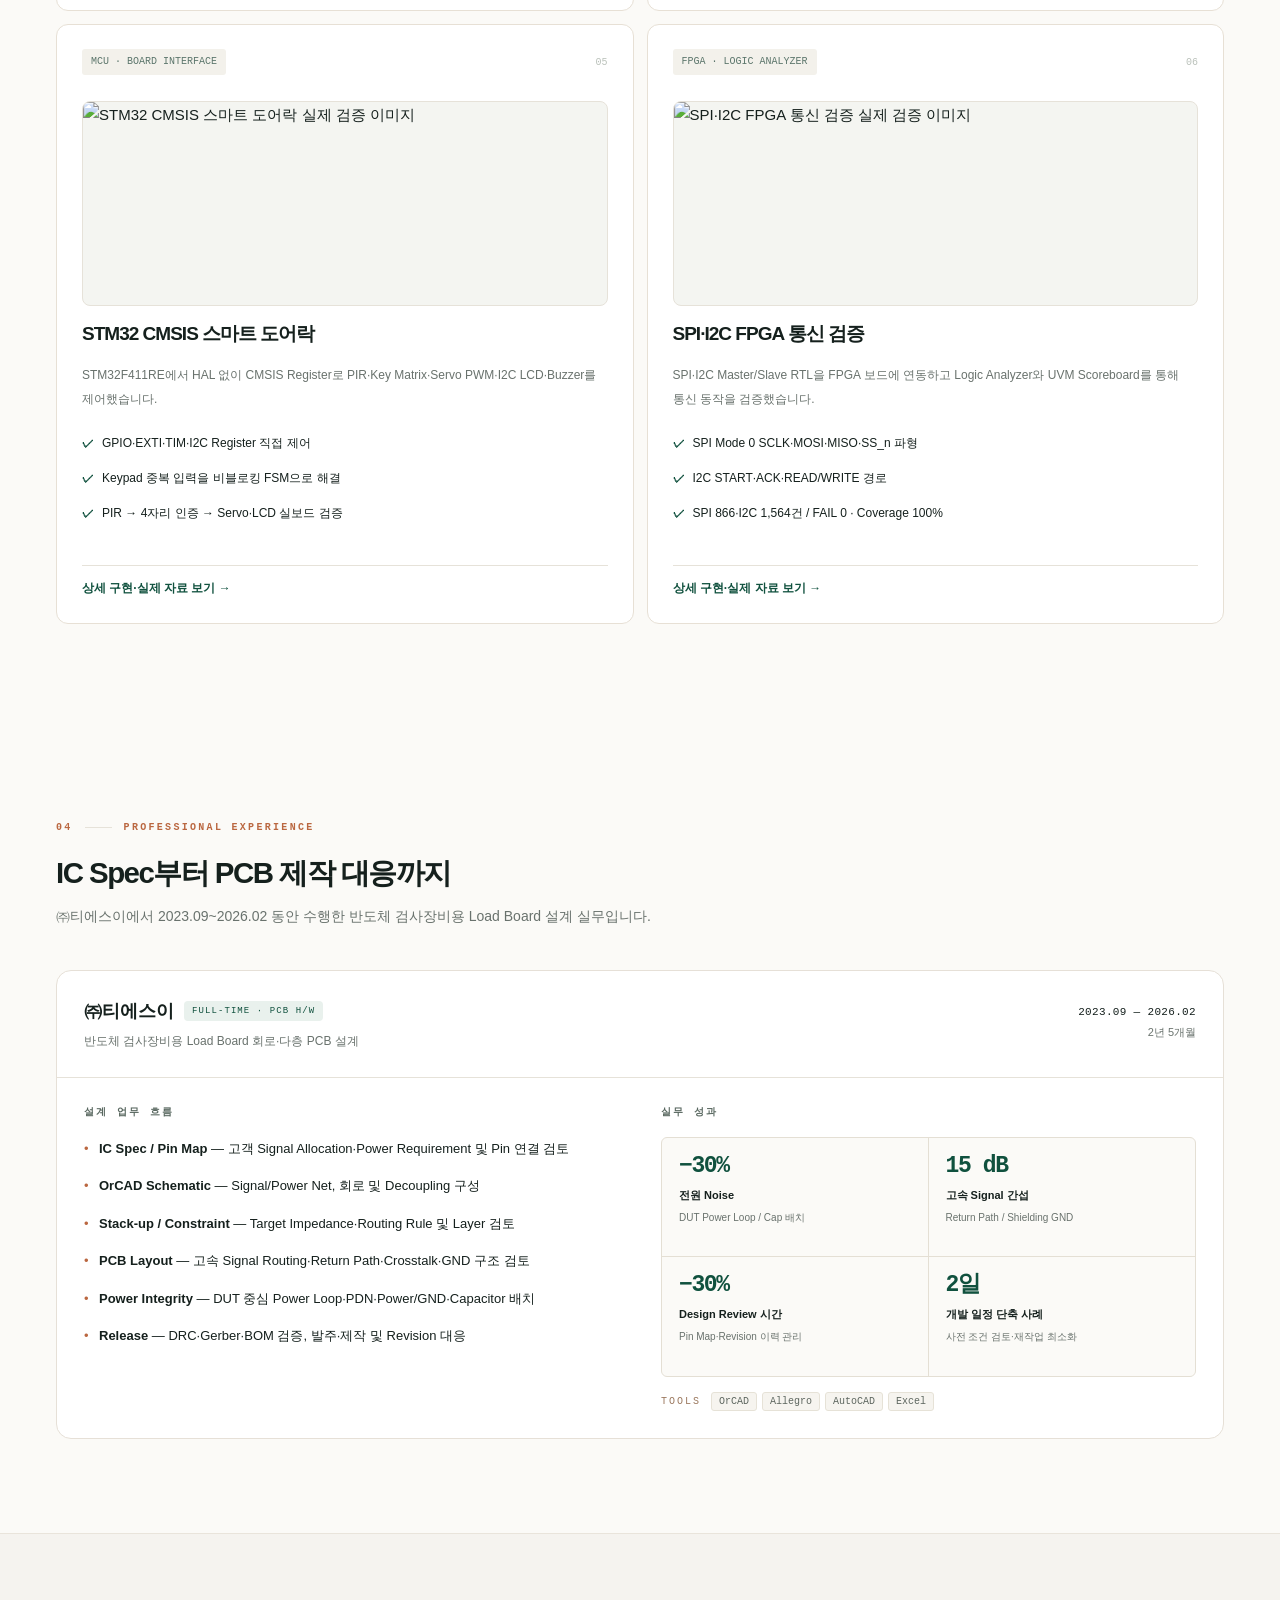
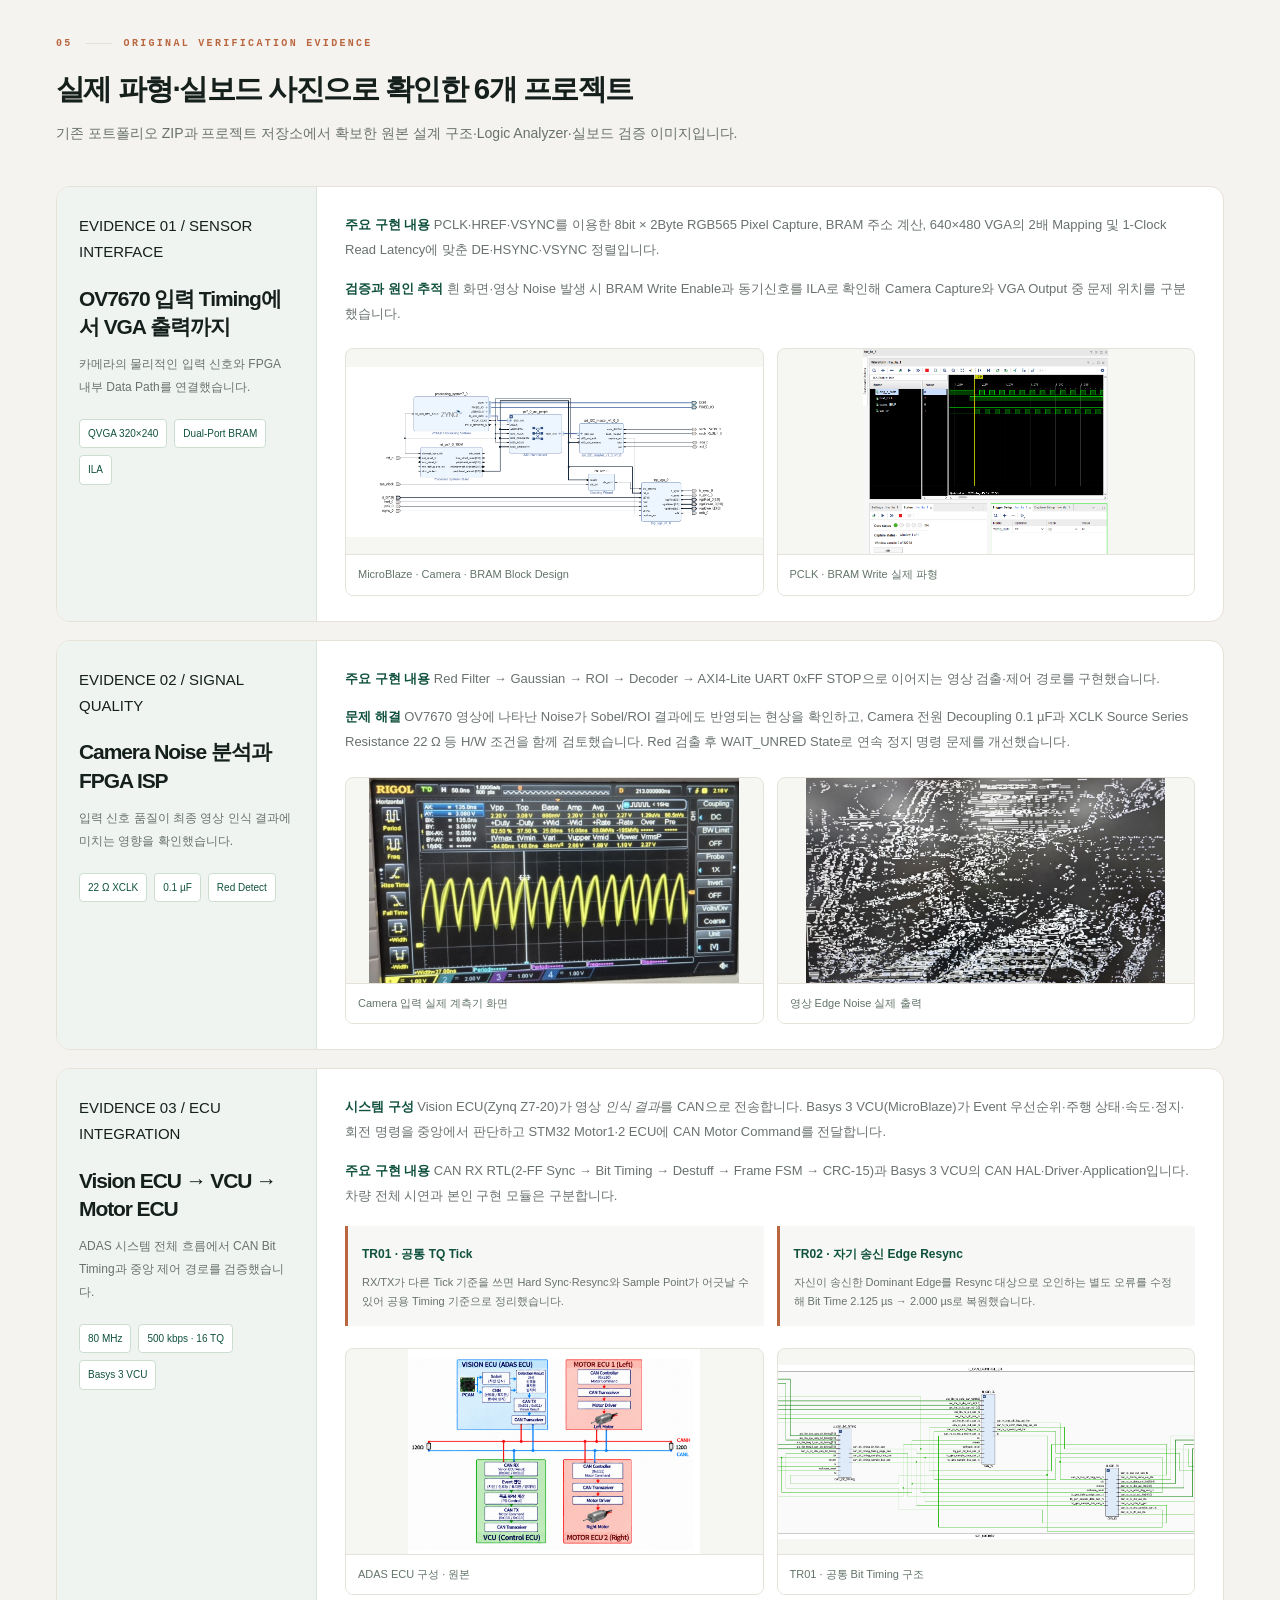
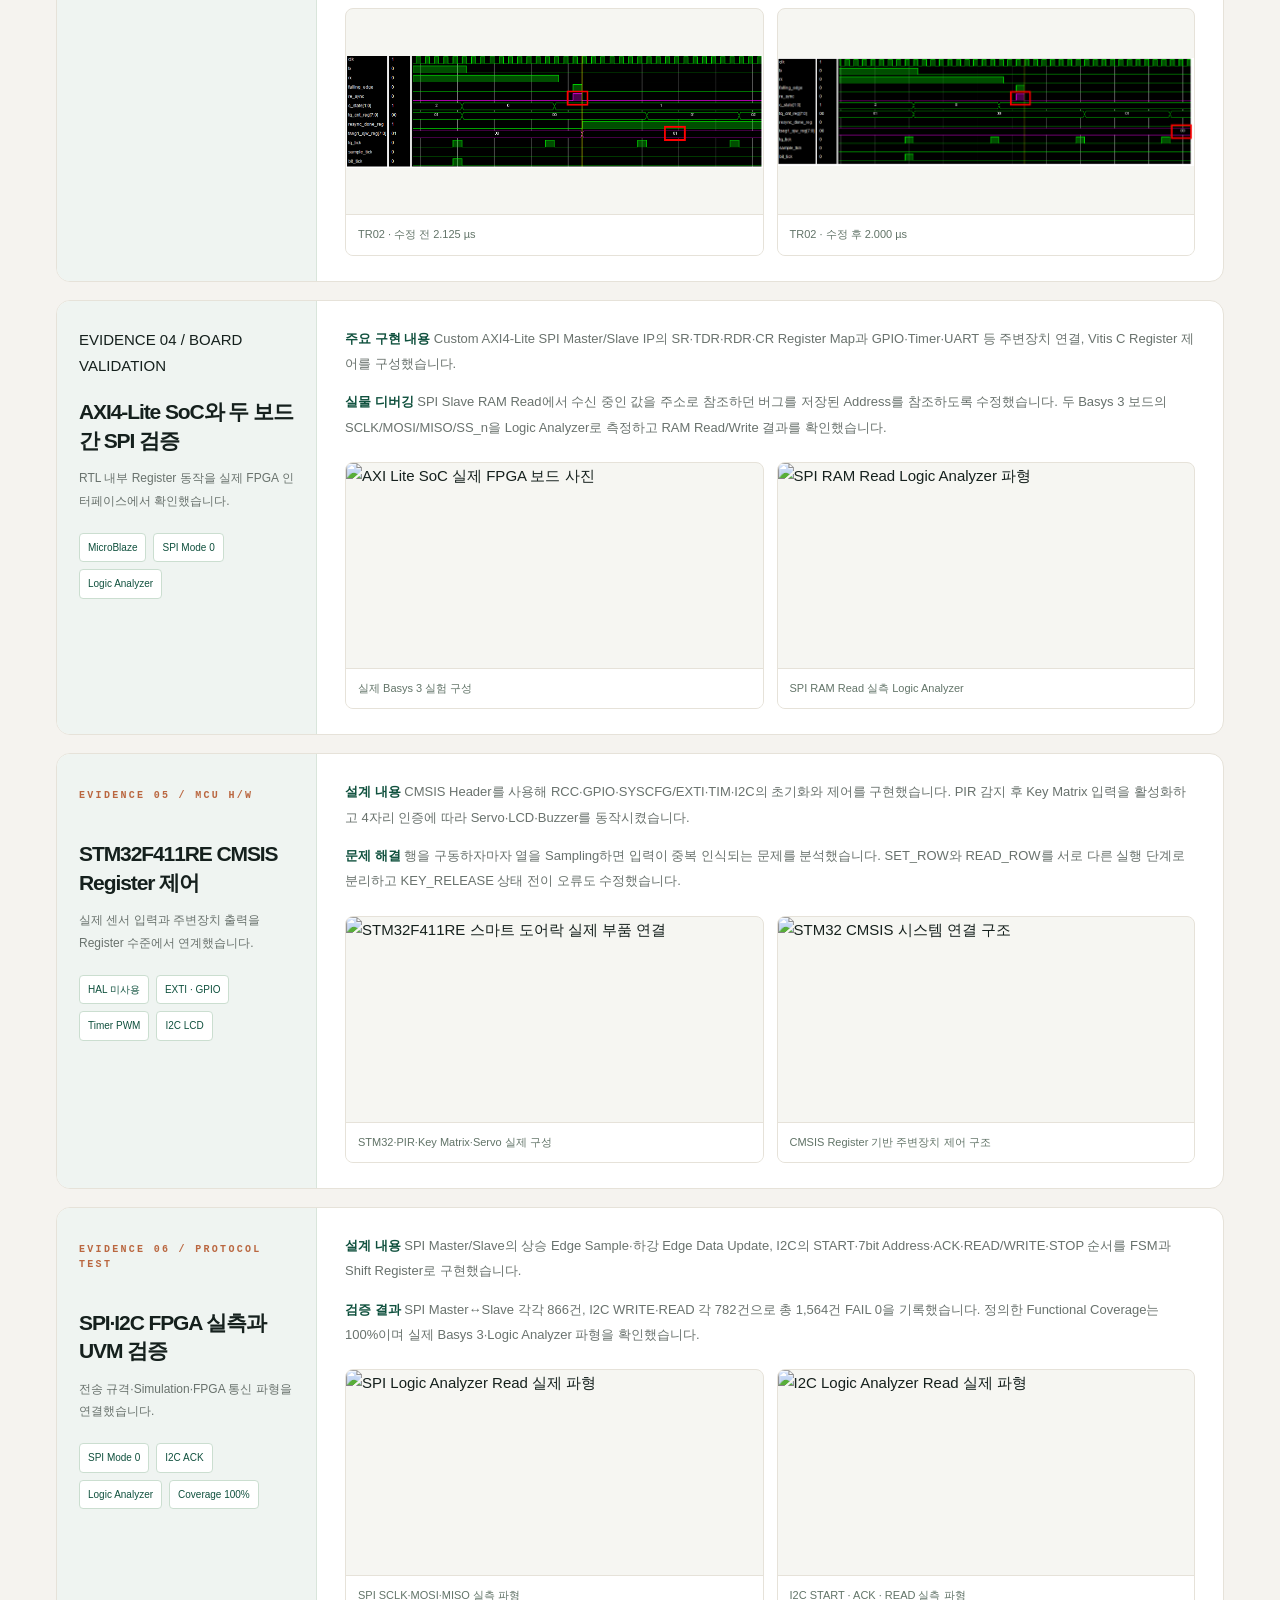
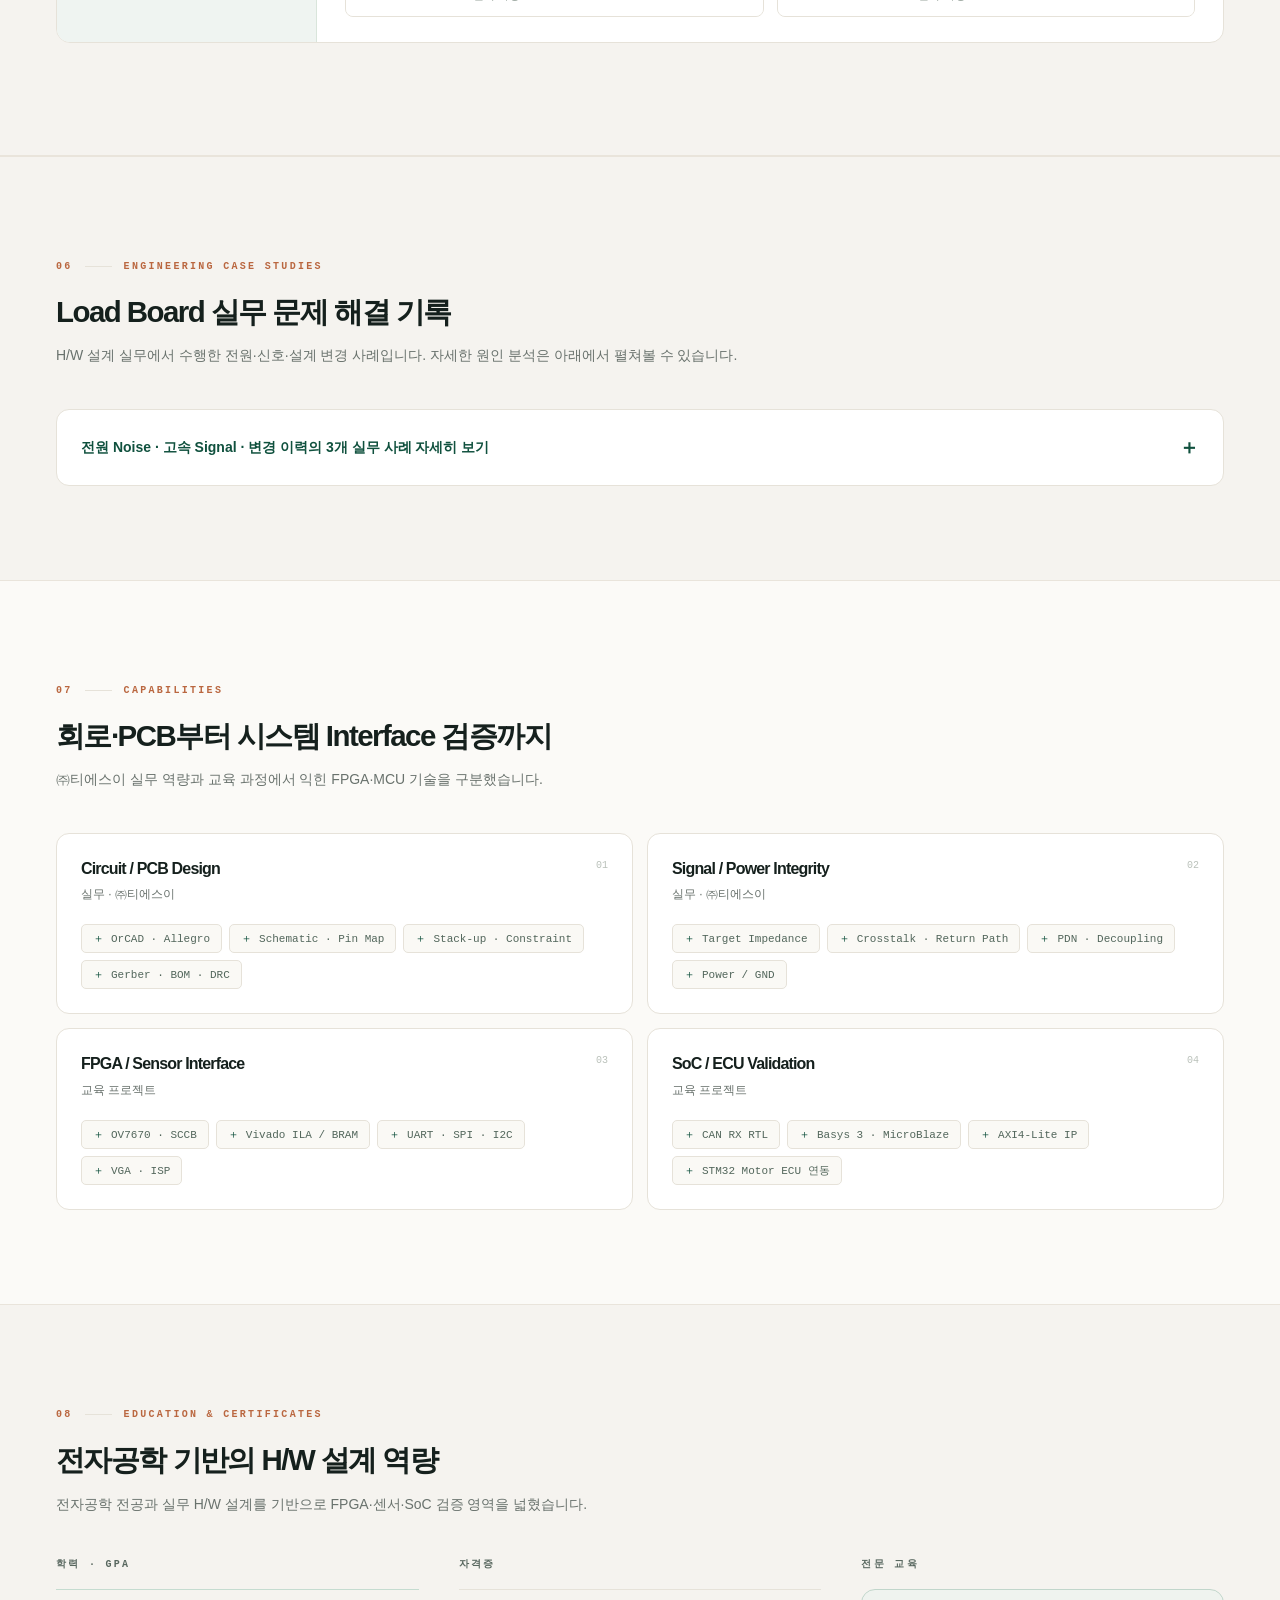
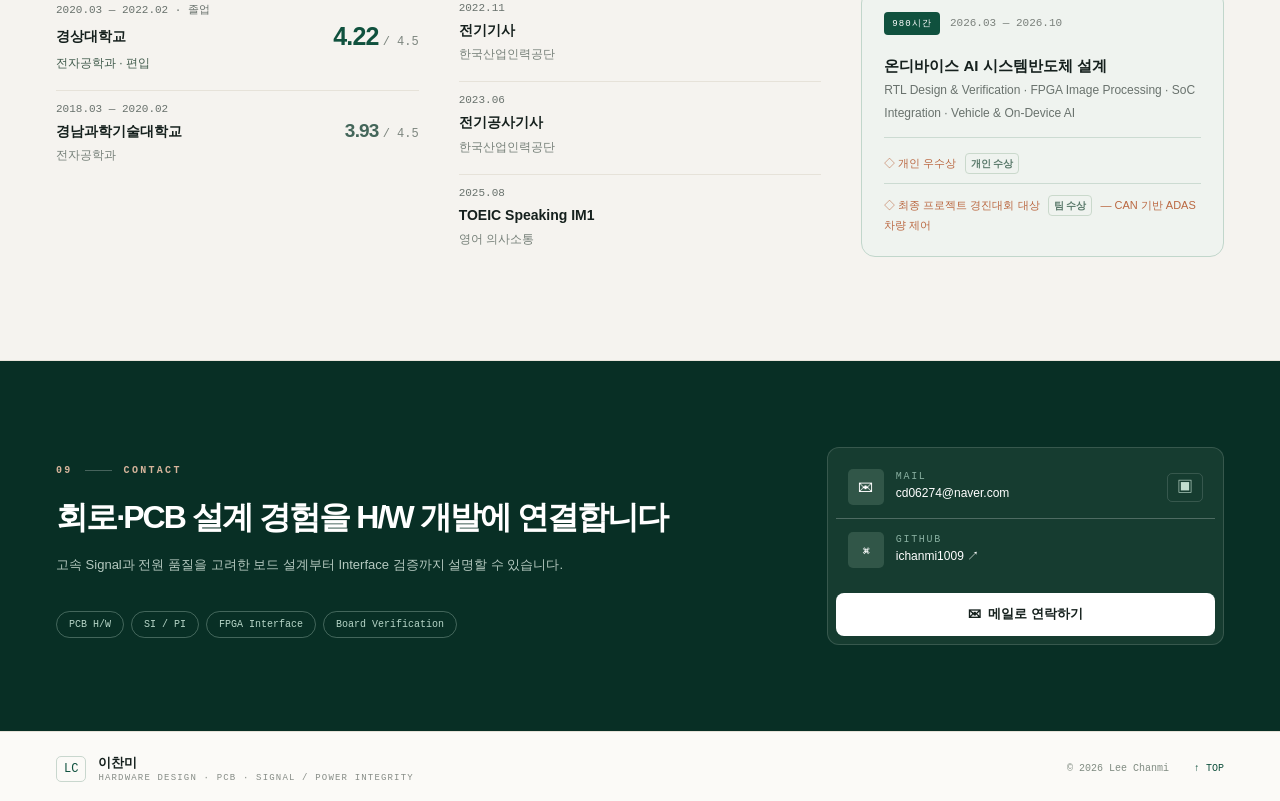
==== commit 9cd83ba7: "Restore complete Hardware Engineer page and display individual excellence and team grand prize disti" ====
--- a/hardware/index.html
+++ b/hardware/index.html
@@ -50,8 +50,8 @@
 <div class="hero-focus-tags" aria-label="주요 역량"><span>OrCAD · Allegro</span><span>SI / PI · PDN</span><span>FPGA · Sensor Interface</span></div>
 <div class="hero-buttons"><a class="btn btn-green btn-large" href="#projects">주요 프로젝트 6개 <span aria-hidden="true">→</span></a><a class="btn btn-outline btn-large" href="#experience">H/W 설계 경력 보기</a></div>
 <div class="hero-meta"><a href="https://github.com/ichanmi1009" target="_blank" rel="noopener noreferrer"><span aria-hidden="true">⌘</span> ichanmi1009</a><span>⌾ Board · Camera · FPGA · CAN</span><span class="hero-gpa">GPA <strong>4.22 / 4.5</strong></span><span class="hero-award">◇ 개인 우수상 · 팀 대상</span></div></div>
-<div class="hero-visual"><div aria-label="PCB 표면의 실제 배선과 전자부품 이미지" class="pcb-image" role="img"><img alt="PCB 표면의 배선과 전자부품 클로즈업" loading="eager" src="[data-uri]"/><div class="pcb-caption"><span>THE SIGNAL &amp; POWER PATH</span><strong>IC SPEC <i>→</i> PCB <i>→</i> VALIDATION</strong></div></div><div class="floating-note"><small>PROFESSIONAL EXPERIENCE</small><strong>Load Board H/W 설계 · 2년 5개월</strong></div></div></div>
-<div aria-label="실무 경력 및 성과" class="container metrics-panel"><div class="metric"><strong>2년 5개월</strong><span>Load Board PCB 설계 실무</span></div><div class="metric"><strong>−30%</strong><span>DUT 전원 Noise 감소</span></div><div class="metric"><strong>6</strong><span>FPGA · 센서 · ECU 검증 프로젝트</span></div><div class="metric"><strong>2.000 μs</strong><span>CAN 500 kbps Bit Time 복원</span></div></div></section>
+<div class="hero-visual"><div aria-label="PCB 표면의 실제 배선과 전자부품 이미지" class="pcb-image" role="img"><img alt="PCB 표면의 배선과 전자부품 클로즈업" loading="eager" src="[data-uri]"/><div class="pcb-caption"><span>THE SIGNAL &amp; POWER PATH</span><strong>IC SPEC <i>→</i> PCB <i>→</i> VALIDATION</strong></div></div><div class="floating-note"><small>RECOGNITION</small><strong>개인 우수상 · 팀 경진대회 대상</strong></div></div></div>
+<div aria-label="실무 경력 및 성과" class="container metrics-panel"><div class="metric"><strong>2년 5개월</strong><span>Load Board PCB 설계 실무</span></div><div class="metric"><strong>−30%</strong><span>DUT 전원 Noise 감소</span></div><div class="metric"><strong>6</strong><span>FPGA · 센서 · ECU 검증 프로젝트</span></div><div class="metric"><strong>대상</strong><span>최종 프로젝트 경진대회 · 팀 수상</span></div></div></section>
 <section aria-labelledby="cases-heading" class="section section-alt rtl-feature-section" id="cases"><div class="container"><div class="section-intro"><span class="section-num">02 <span></span> FEATURED H/W WORK</span><h2 id="cases-heading">실무와 H/W 프로젝트에서 검증한 설계</h2><p>Load Board의 Signal/Power 개선과 FPGA Camera·CAN ECU 프로젝트를 대표 사례로 소개합니다. 원본 파형과 실보드 결과를 확인할 수 있습니다.</p></div><div class="rtl-feature-grid"><a class="rtl-feature-card" href="#experience"><div class="rtl-feature-top"><span class="rtl-feature-type">POWER INTEGRITY</span><span class="rtl-feature-index">01</span></div><h3>DUT 전원 Noise 개선</h3><p>DUT–Capacitor–GND Power Loop와 Decoupling Capacitor 배치를 검토하고 Power/GND 경로를 수정했습니다.</p><div class="rtl-feature-spec">−30% · Power Loop · PDN · Decoupling</div><div class="rtl-feature-link">문제 분석·설계 변경 보기 <span aria-hidden="true">↗</span></div></a><a class="rtl-feature-card" href="#hw-isp" aria-label="FPGA ISP Camera 입력 Noise와 Red Detect 검증 자세히 보기"><div class="rtl-feature-top"><span class="rtl-feature-type">FPGA · CAMERA INTERFACE</span><span class="rtl-feature-index">02</span></div><h3>OV7670 · FPGA ISP</h3><p>Camera 전원·XCLK 입력 조건을 검토하며 영상 Noise를 분석하고, FPGA에서 Red Filter·ROI·UART 제어 경로를 구현했습니다.</p><div class="rtl-feature-spec">0.1 µF Decoupling · XCLK 22 Ω<br/>실제 Oscilloscope·ISP 출력 검증</div><div class="rtl-feature-link">Camera H/W 원본 검증 보기 <span aria-hidden="true">↗</span></div></a><a class="rtl-feature-card" href="#hw-can" aria-label="Vision ECU VCU Motor ECU 통합 검증 자세히 보기"><div class="rtl-feature-top"><span class="rtl-feature-type">ECU · CAN INTEGRATION</span><span class="rtl-feature-index">03</span></div><h3>Vision ECU → VCU → Motor ECU</h3><p>Vision ECU 인식 결과를 Basys 3 VCU에서 중앙 처리하고 STM32 Motor ECU에 전달하는 CAN 기반 ADAS 시스템을 구성했습니다.</p><div class="rtl-feature-spec">80 MHz · 500 kbps · 16 TQ<br/>자기 송신 Resync 2.125→2.000 µs 복원</div><div class="rtl-feature-link">ECU 제어 구조·파형 보기 <span aria-hidden="true">↗</span></div></a></div></div></section>
 <section id="projects" class="section" aria-labelledby="projects-heading"><div class="container"><div class="section-intro"><span class="section-num">03 <span></span> HARDWARE SYSTEM PROJECTS</span><h2 id="projects-heading">직접 구현하고 실보드로 확인한 6개 프로젝트</h2><p>Camera·FPGA ISP·CAN ECU·AXI4-Lite·STM32·SPI/I2C까지 연결했습니다. 모두 2026년 교육 프로젝트이며, 본인 담당 모듈과 팀 통합 범위를 구분했습니다.</p></div><div class="project-grid"><article class="project-card hw-project"><div class="project-card-top"><div class="category-line"><span class="mini-label">CAMERA · H/W INTERFACE</span></div><span class="card-index">01</span></div><a class="hw-project-preview" href="#hw-ov" aria-label="OV7670 Camera–BRAM–VGA 상세 보기"><img src="../assets/notion-originals/ov7670-block-design.png" loading="lazy" alt="OV7670 Camera–BRAM–VGA 원본 검증 자료"/></a><h3><a href="#hw-ov">OV7670 Camera–BRAM–VGA</a></h3><p class="summary">Camera PCLK·HREF·VSYNC 기반 Pixel Capture와 BRAM Write, VGA Read Latency 정렬을 구현했습니다.</p><ul class="highlights"><li>QVGA 320×240 / RGB565 → VGA 640×480</li><li>BRAM Read 1 Clock Latency에 Sync 정렬</li><li>SCCB 초기화·ILA Write Enable 검증</li></ul><div class="project-card-footer"><a class="case-link" href="#hw-ov">상세 구현·원본 파형 보기 →</a></div></article><article class="project-card hw-project"><div class="project-card-top"><div class="category-line"><span class="mini-label">FPGA · SIGNAL QUALITY</span></div><span class="card-index">02</span></div><a class="hw-project-preview" href="#hw-isp" aria-label="FPGA ADAS ISP · Camera Noise 상세 보기"><img src="../assets/notion-originals/isp-oscilloscope-1.png" loading="lazy" alt="FPGA ADAS ISP · Camera Noise 원본 검증 자료"/></a><h3><a href="#hw-isp">FPGA ADAS ISP · Camera Noise</a></h3><p class="summary">카메라 H/W 입력 품질이 Sobel·Red Detection 결과에 미치는 영향을 분석하고 ISP·UART 제어를 연동했습니다.</p><ul class="highlights"><li>0.1 µF Decoupling / XCLK 22 Ω 검토</li><li>Red Filter → ROI → Red Decoder</li><li>UART 0xFF STOP · WAIT_UNRED 처리</li></ul><div class="project-card-footer"><a class="case-link" href="#hw-isp">상세 구현·원본 파형 보기 →</a></div></article><article class="project-card hw-project"><div class="project-card-top"><div class="category-line"><span class="mini-label">ECU · HARDWARE / FIRMWARE</span></div><span class="card-index">03</span></div><a class="hw-project-preview" href="#hw-can" aria-label="CAN 기반 ADAS ECU 시스템 상세 보기"><img src="../assets/original-can/can-ecu-architecture.png" loading="lazy" alt="CAN 기반 ADAS ECU 시스템 원본 검증 자료"/></a><h3><a href="#hw-can">CAN 기반 ADAS ECU 시스템</a></h3><p class="summary">Vision ECU가 전달한 인식 결과를 Basys 3 VCU가 판단하고 STM32 Motor ECU로 제어 명령을 송신하는 시스템입니다.</p><ul class="highlights"><li>CAN RX RTL · 80 MHz / 500 kbps / 16 TQ</li><li>공통 Timing / 자기 송신 Edge Resync 별도 분석</li><li>Basys 3 MicroBlaze VCU 중앙 제어</li></ul><div class="project-card-footer"><a class="case-link" href="#hw-can">상세 구현·원본 파형 보기 →</a></div></article><article class="project-card hw-project"><div class="project-card-top"><div class="category-line"><span class="mini-label">SOC · BOARD INTEGRATION</span></div><span class="card-index">04</span></div><a class="hw-project-preview" href="#hw-axi" aria-label="AXI4-Lite Peripheral · 실보드 검증 상세 보기"><img src="https://raw.githubusercontent.com/ichanmi1009/AXI_Peripheral/main/docs/images/hardware_demo.jpg" loading="lazy" alt="AXI4-Lite Peripheral · 실보드 검증 원본 검증 자료"/></a><h3><a href="#hw-axi">AXI4-Lite Peripheral · 실보드 검증</a></h3><p class="summary">AXI4-Lite SPI IP를 MicroBlaze와 통합하고 두 FPGA 보드의 실제 통신 데이터를 Logic Analyzer로 검증했습니다.</p><ul class="highlights"><li>SR / TDR / RDR / CR Register Map</li><li>SPI RAM Read Address Latch 문제 수정</li><li>SCLK·MOSI·MISO·SS_n 실측 파형</li></ul><div class="project-card-footer"><a class="case-link" href="#hw-axi">상세 구현·원본 파형 보기 →</a></div></article><article class="project-card hw-project"><div class="project-card-top"><div class="category-line"><span class="mini-label">MCU · BOARD INTERFACE</span></div><span class="card-index">05</span></div><a class="hw-project-preview" href="#hw-stm32" aria-label="STM32 CMSIS 스마트 도어락 상세 보기"><img src="https://raw.githubusercontent.com/ichanmi1009/STM32-SmartDoorLock/main/docs/images/hardware.jpg" loading="lazy" alt="STM32 CMSIS 스마트 도어락 실제 검증 이미지"/></a><h3><a href="#hw-stm32">STM32 CMSIS 스마트 도어락</a></h3><p class="summary">STM32F411RE에서 HAL 없이 CMSIS Register로 PIR·Key Matrix·Servo PWM·I2C LCD·Buzzer를 제어했습니다.</p><ul class="highlights"><li>GPIO·EXTI·TIM·I2C Register 직접 제어</li><li>Keypad 중복 입력을 비블로킹 FSM으로 해결</li><li>PIR → 4자리 인증 → Servo·LCD 실보드 검증</li></ul><div class="project-card-footer"><a class="case-link" href="#hw-stm32">상세 구현·실제 자료 보기 →</a></div></article>
 <article class="project-card hw-project"><div class="project-card-top"><div class="category-line"><span class="mini-label">FPGA · LOGIC ANALYZER</span></div><span class="card-index">06</span></div><a class="hw-project-preview" href="#hw-spi" aria-label="SPI·I2C FPGA 통신 검증 상세 보기"><img src="https://raw.githubusercontent.com/ichanmi1009/UVM_SPI_I2C_Verification/main/docs/images/spi_fpga.png" loading="lazy" alt="SPI·I2C FPGA 통신 검증 실제 검증 이미지"/></a><h3><a href="#hw-spi">SPI·I2C FPGA 통신 검증</a></h3><p class="summary">SPI·I2C Master/Slave RTL을 FPGA 보드에 연동하고 Logic Analyzer와 UVM Scoreboard를 통해 통신 동작을 검증했습니다.</p><ul class="highlights"><li>SPI Mode 0 SCLK·MOSI·MISO·SS_n 파형</li><li>I2C START·ACK·READ/WRITE 경로</li><li>SPI 866·I2C 1,564건 / FAIL 0 · Coverage 100%</li></ul><div class="project-card-footer"><a class="case-link" href="#hw-spi">상세 구현·실제 자료 보기 →</a></div></article></div></div></section>
@@ -108,6 +108,10 @@
   <small>2018.03 — 2020.02</small>
   <div class="edu-school-row"><strong>경남과학기술대학교</strong><div class="edu-gpa-value edu-gpa-secondary"><strong>3.93</strong><span>/ 4.5</span></div></div>
   <span>전자공학과</span>
-</div></div><div><div class="small-heading">자격증</div><div class="edu-line"><small>2022.11</small><strong>전기기사</strong><span>한국산업인력공단</span></div><div class="edu-line"><small>2023.06</small><strong>전기공사기사</strong><span>한국산업인력공단</span></div><div class="edu-line"><small>2025.08</small><strong>TOEIC Speaking IM1</strong><span>영어 의사소통</span></div></div><div><div class="small-heading">전문 교육</div><div class="education-feature"><div class="edu-feature-top"><span class="small-pill green-pill">980시간</span><small>2026.03 — 2026.10</small></div><strong>온디바이스 AI 시스템반도체 설계</strong><p>RTL Design &amp; Verification · FPGA Image Processing · SoC Integration · Vehicle &amp; On-Device AI</p><div class="education-award">◇ 개인 우수상 <span class="award-type">개인 수상</span></div><div class="education-award">◇ 최종 프로젝트 경진대회 대상 <span class="award-type">팀 수상</span> — CAN 기반 ADAS 차량 제어</div>
+</div></div><div><div class="small-heading">자격증</div><div class="edu-line"><small>2022.11</small><strong>전기기사</strong><span>한국산업인력공단</span></div><div class="edu-line"><small>2023.06</small><strong>전기공사기사</strong><span>한국산업인력공단</span></div><div class="edu-line"><small>2025.08</small><strong>TOEIC Speaking IM1</strong><span>영어 의사소통</span></div></div><div><div class="small-heading">전문 교육</div><div class="education-feature"><div class="edu-feature-top"><span class="small-pill green-pill">980시간</span><small>2026.03 — 2026.10</small></div><strong>온디바이스 AI 시스템반도체 설계</strong><p>RTL Design &amp; Verification · FPGA Image Processing · SoC Integration · Vehicle &amp; On-Device AI</p><div class="education-award">◇ 개인 우수상 <span class="award-type">개인 수상</span></div><div class="education-award">◇ 최종 프로젝트 경진대회 대상 <span class="award-type">팀 수상</span> — CAN 기반 ADAS 차량 제어</div></div></div></div></div></section>
+<section class="contact-section" id="contact"><div class="container contact-grid"><div><span class="section-num light-num">09 <span></span> CONTACT</span><h2>회로·PCB 설계 경험을 H/W 개발에 연결합니다</h2><p>고속 Signal과 전원 품질을 고려한 보드 설계부터 Interface 검증까지 설명할 수 있습니다.</p><div class="contact-tag-list"><span>PCB H/W</span><span>SI / PI</span><span>FPGA Interface</span><span>Board Verification</span></div></div><div class="contact-card"><div class="contact-item"><span class="contact-icon">✉</span><div><small>MAIL</small><a href="mailto:cd06274@naver.com">cd06274@naver.com</a></div><button aria-label="이메일 주소 복사" class="copy-button" data-copy="cd06274@naver.com" title="이메일 주소 복사" type="button">▣</button></div><div class="contact-item"><span class="contact-icon">⌘</span><div><small>GITHUB</small><a href="https://github.com/ichanmi1009" rel="noopener noreferrer" target="_blank">ichanmi1009 ↗</a></div></div><a class="btn btn-white contact-cta" href="mailto:cd06274@naver.com">✉  메일로 연락하기</a></div></div></section>
+</main>
+<footer class="site-footer"><div class="container footer-inner"><a class="footer-brand" href="#about"><span class="small-logo">LC</span><span>이찬미<small>HARDWARE DESIGN · PCB · SIGNAL / POWER INTEGRITY</small></span></a><div><span>© 2026 Lee Chanmi</span><a href="#about">↑ TOP</a></div></div></footer>
+<div aria-live="polite" class="toast" id="toast" role="status"></div>
 
 <script>(()=>{const b=document.querySelector('.mobile-menu-button');const n=document.getElementById('hw-mobile-menu');if(!b||!n)return;b.addEventListener('click',()=>{const open=b.getAttribute('aria-expanded')==='true';b.setAttribute('aria-expanded',String(!open));n.hidden=open;});n.querySelectorAll('a').forEach(x=>x.addEventListener('click',()=>{n.hidden=true;b.setAttribute('aria-expanded','false');}));})();</script></body></html>
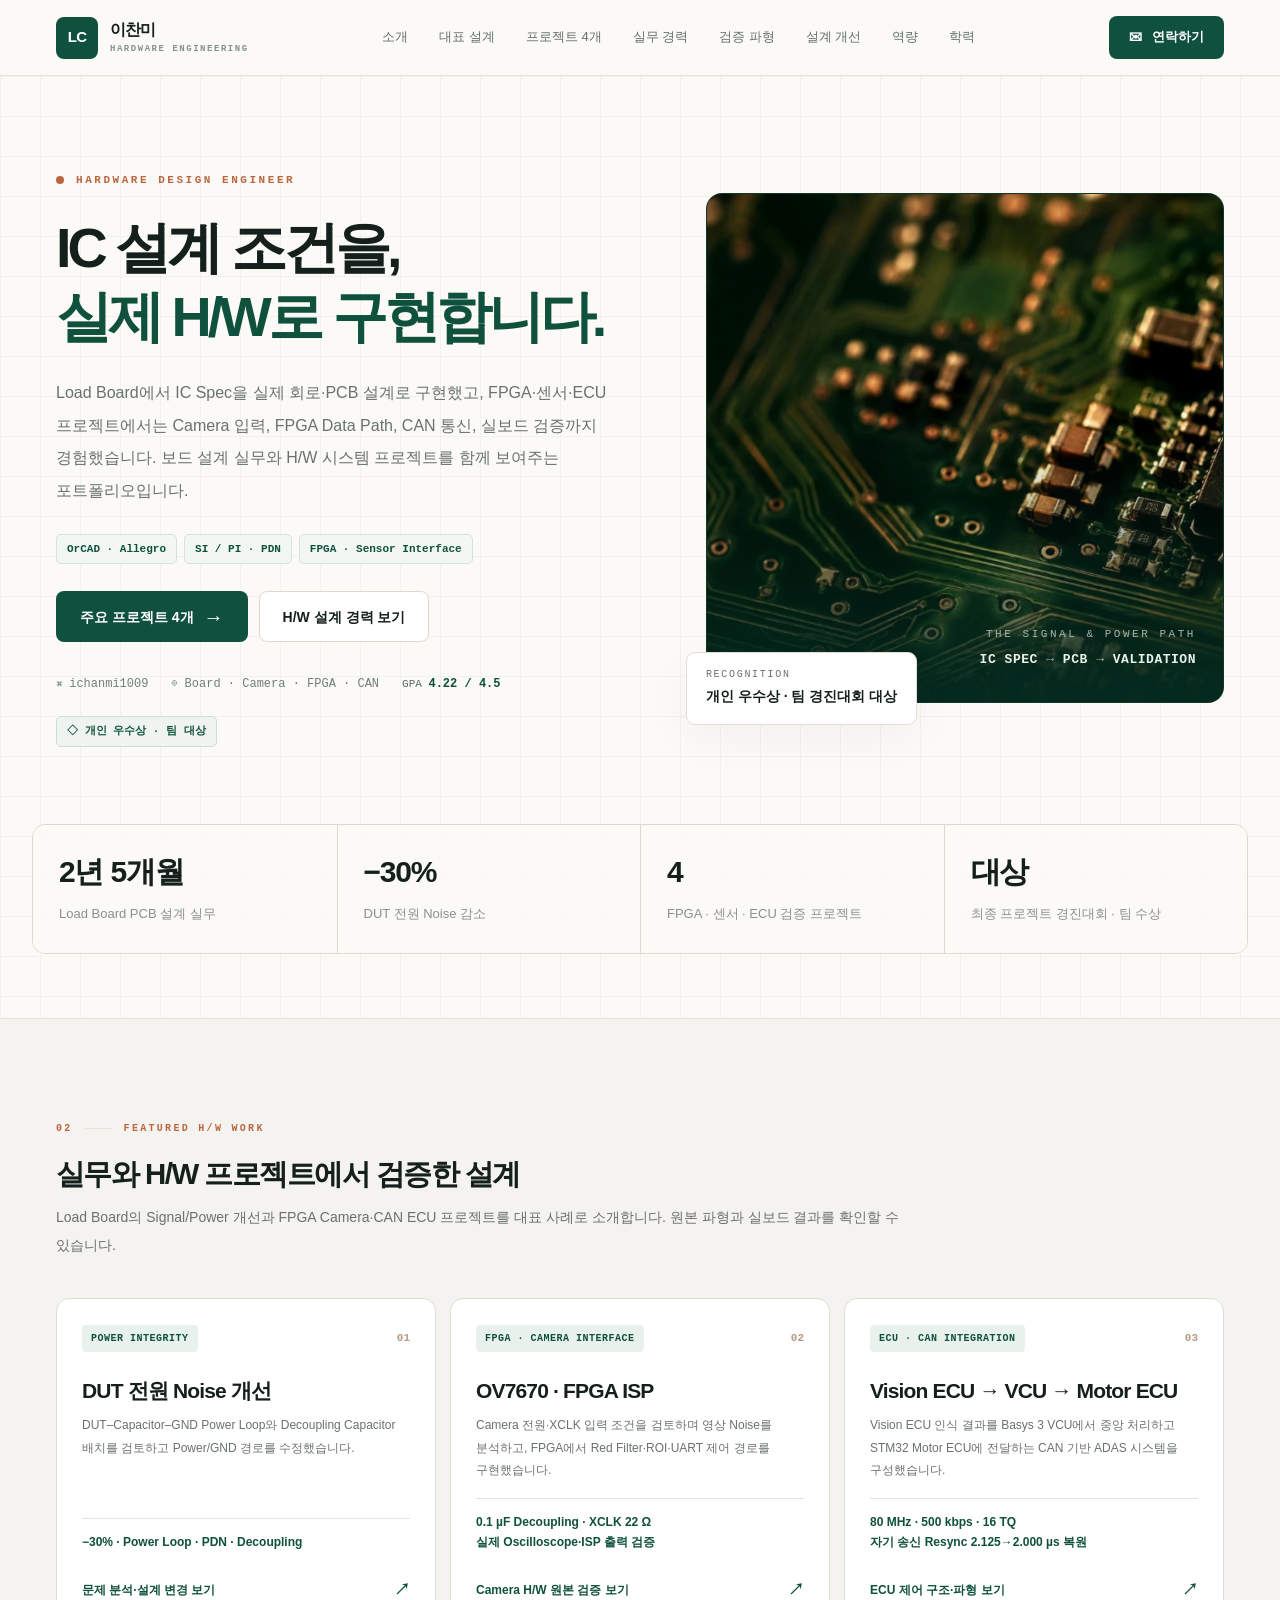
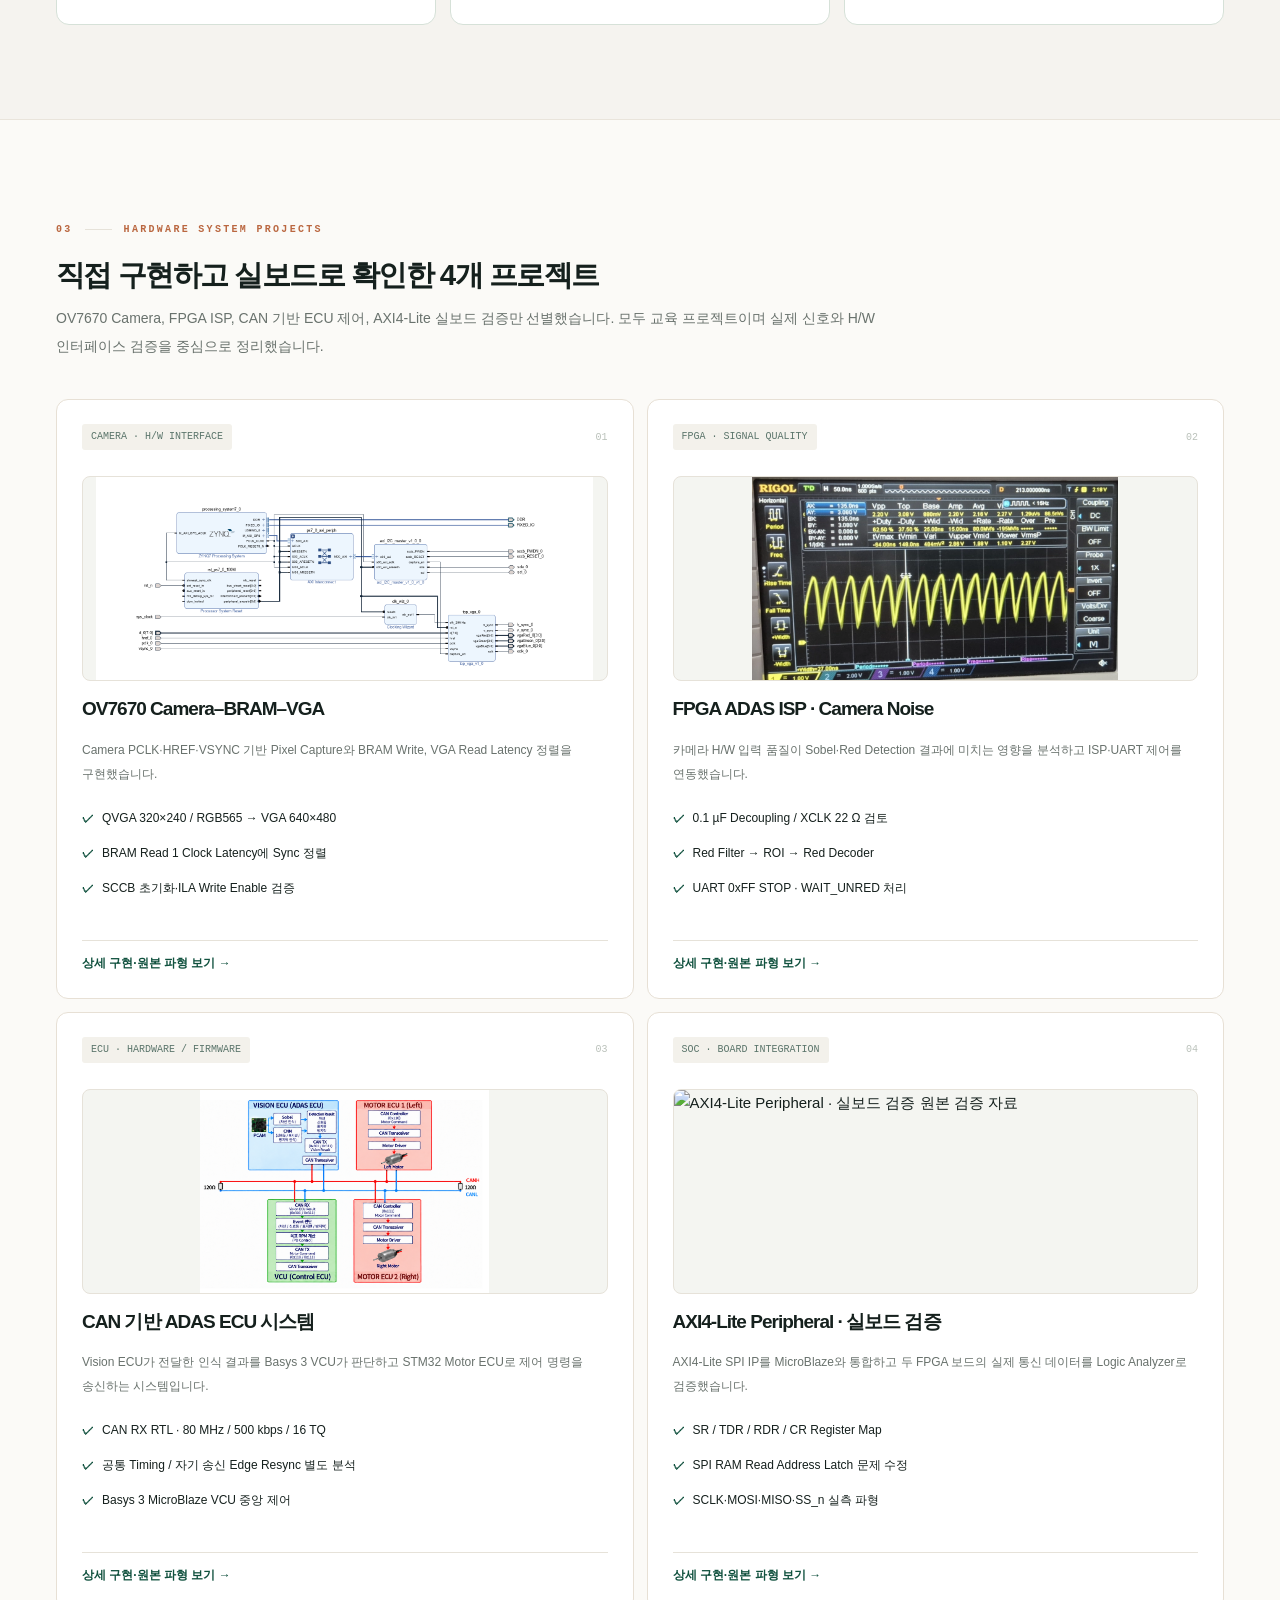
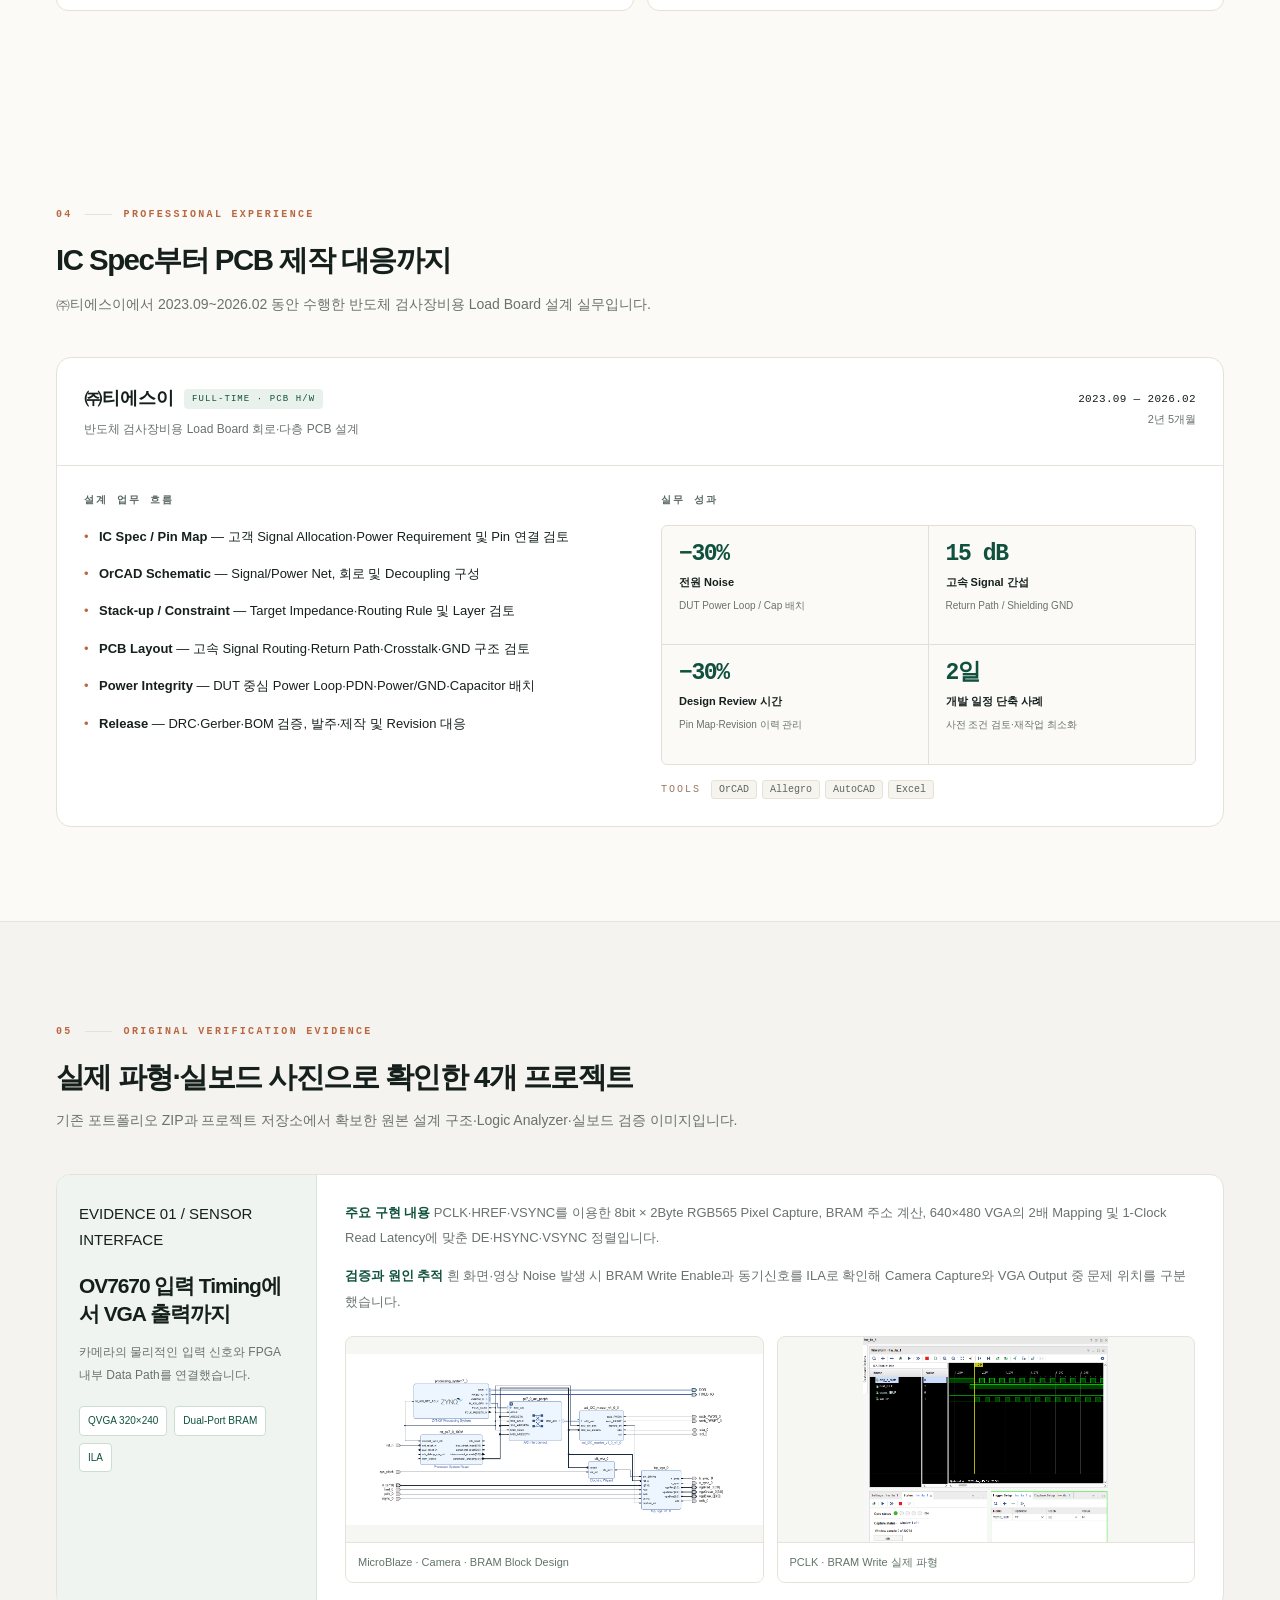
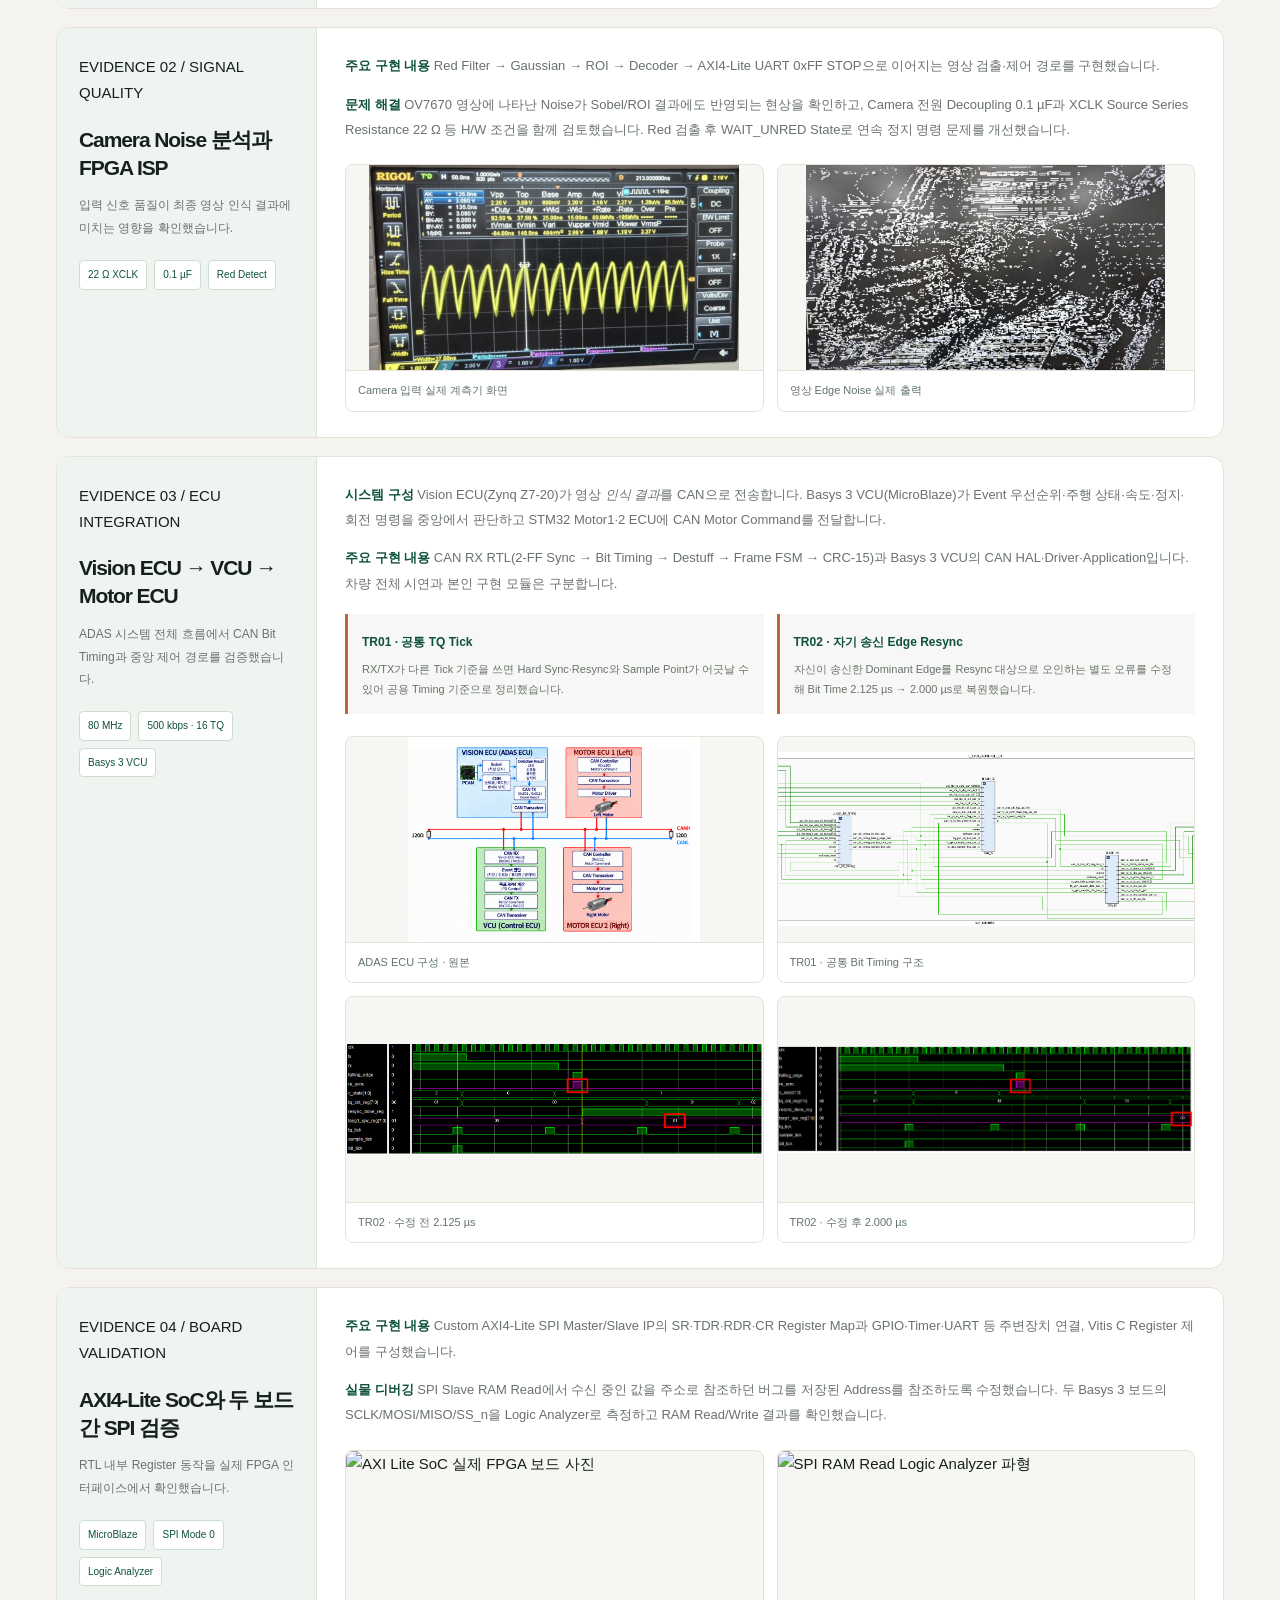
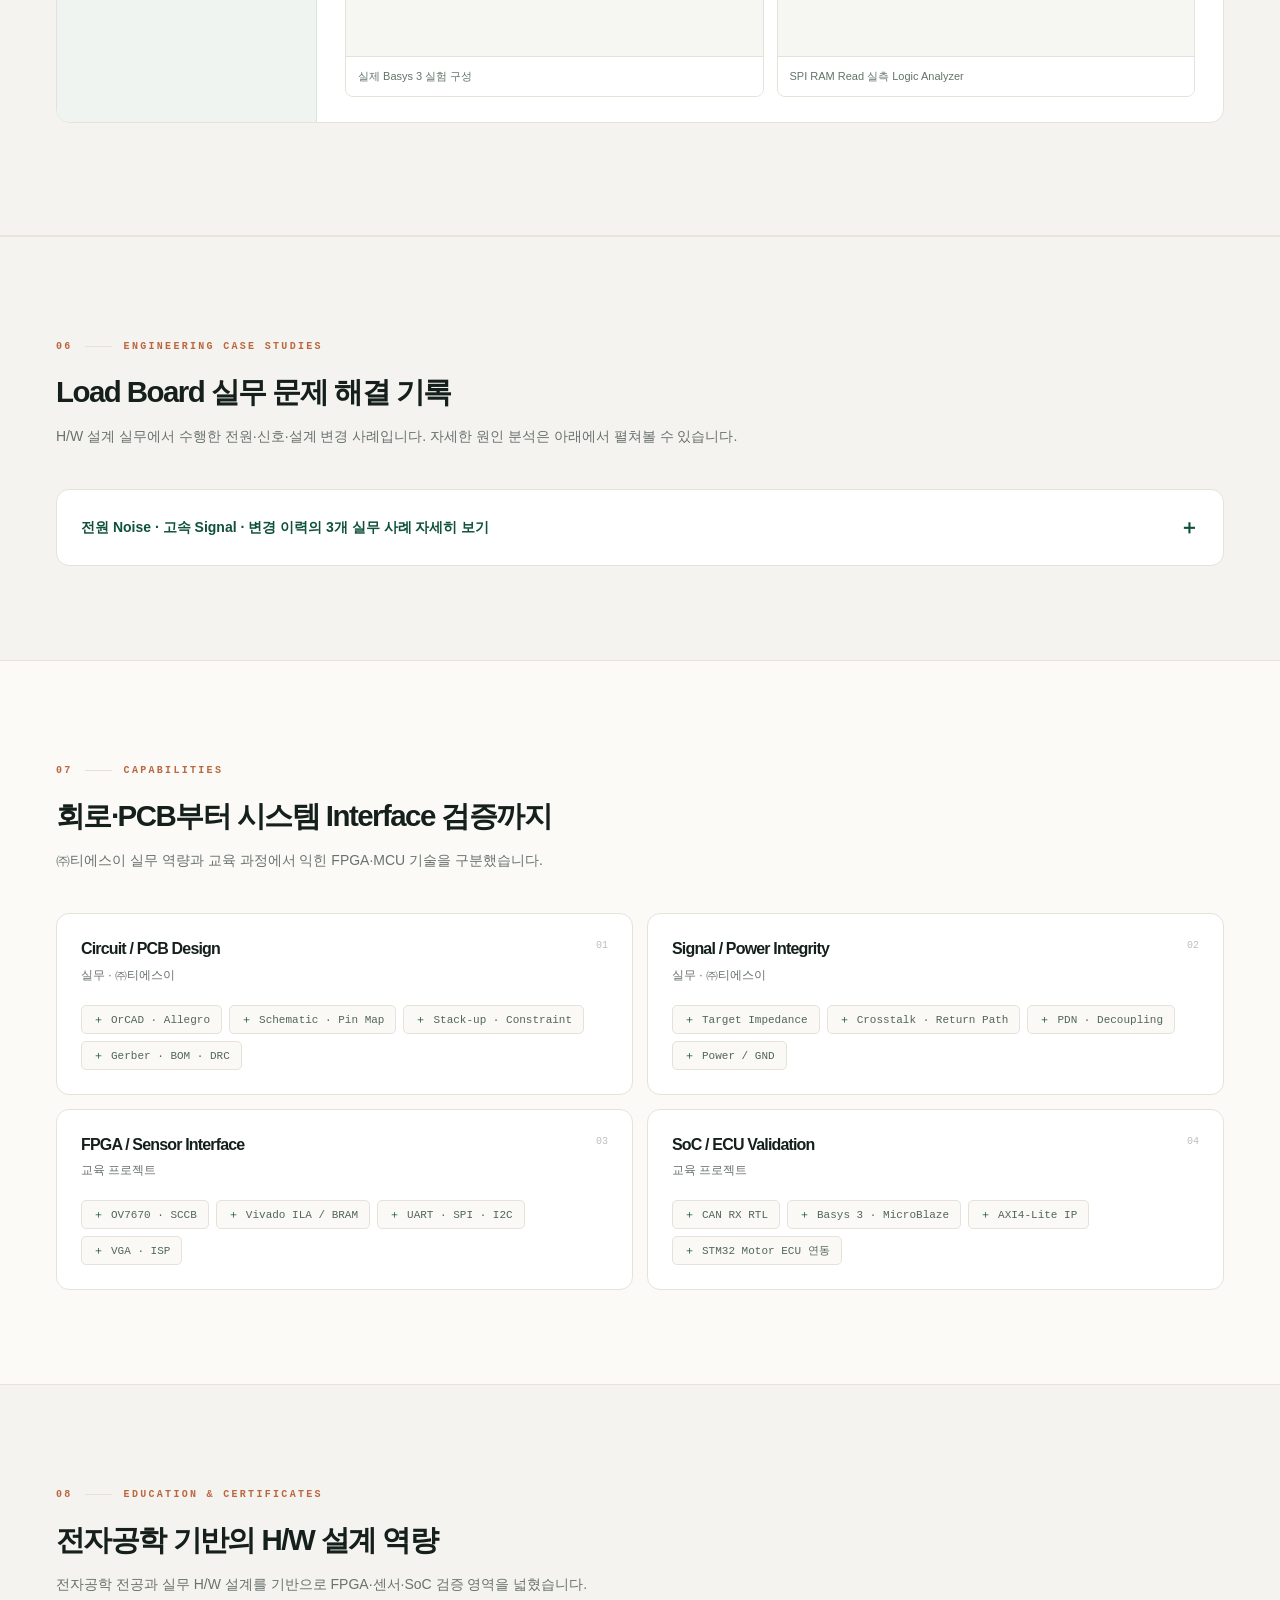
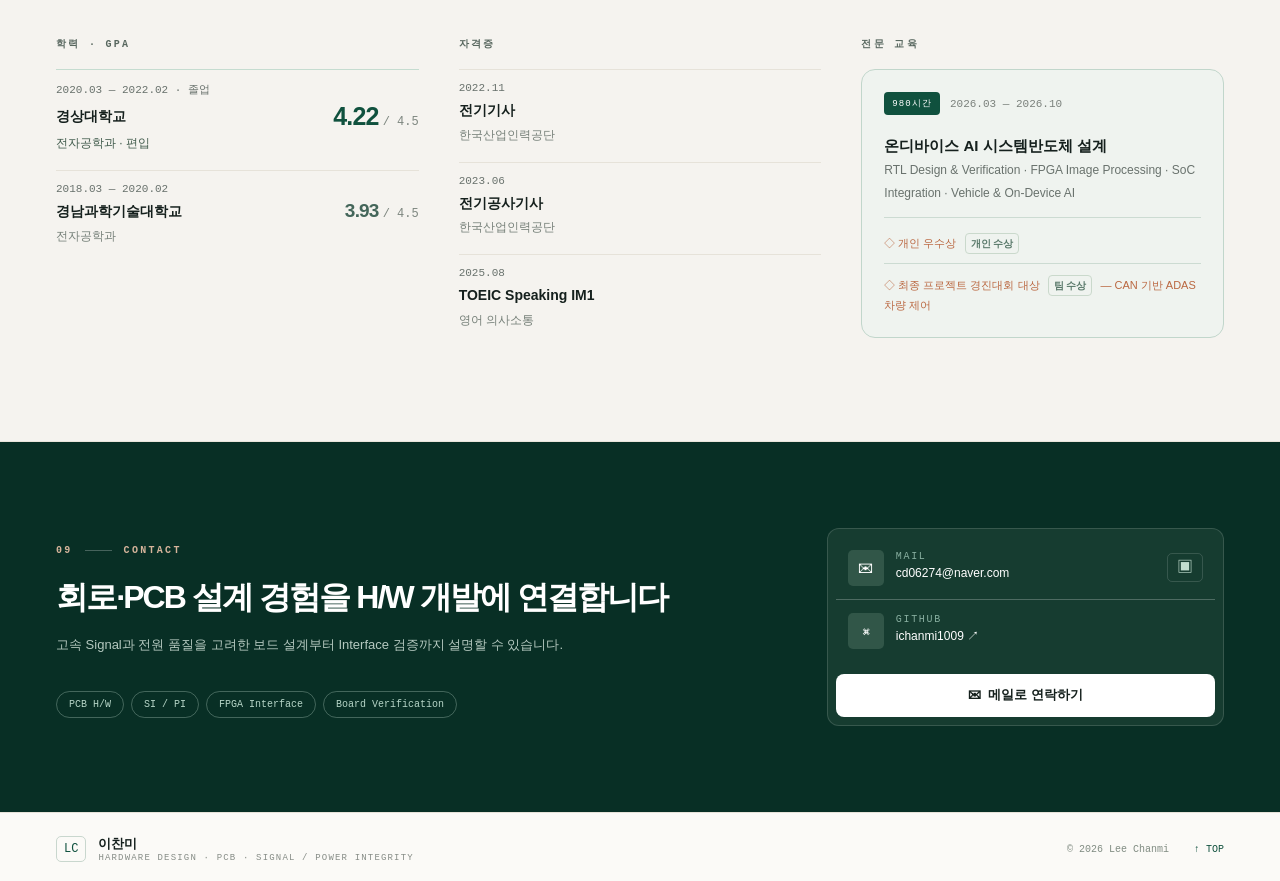
==== commit 9264a3b8: "Curate Hardware portfolio to four hardware-focused Camera, ISP, CAN ECU and FPGA board-verification " ====
--- a/hardware/index.html
+++ b/hardware/index.html
@@ -41,20 +41,20 @@
 
 .hw-field-disclosure{border:1px solid var(--line);background:#fff;border-radius:13px;overflow:hidden}.hw-field-disclosure>summary{cursor:pointer;padding:20px 24px;display:flex;align-items:center;justify-content:space-between;color:var(--green);font-size:14px;font-weight:800;list-style:none}.hw-field-disclosure>summary::-webkit-details-marker{display:none}.hw-field-disclosure>summary span{font-size:20px}.hw-field-disclosure[open]>summary{border-bottom:1px solid var(--line)}.hw-field-disclosure[open]>summary span{transform:rotate(45deg)}.hw-field-disclosure .hw-case-list{padding:18px}.hw-project{scroll-margin-top:105px}</style></head><body>
 <a class="skip-link" href="#main">본문 바로가기</a>
-<header class="site-header"><div class="nav-shell container"><a aria-label="H/W 포트폴리오 첫 화면" class="brand" href="#about"><span class="brand-symbol">LC</span><span class="brand-copy"><strong>이찬미</strong><small>HARDWARE ENGINEERING</small></span></a><nav aria-label="주 메뉴" class="desktop-nav"><a href="#about">소개</a><a href="#cases">대표 설계</a><a href="#projects">프로젝트 6개</a><a href="#experience">실무 경력</a><a href="#dossiers">검증 파형</a><a href="#field">설계 개선</a><a href="#capabilities">역량</a><a href="#education">학력</a></nav><a class="btn btn-green nav-contact" href="mailto:cd06274@naver.com"><span aria-hidden="true" class="mail-icon">✉</span> 연락하기</a><button aria-controls="hw-mobile-menu" aria-expanded="false" aria-label="메뉴 열기" class="mobile-menu-button" type="button"><span></span><span></span><span></span></button></div><nav aria-label="모바일 메뉴" class="mobile-nav" hidden id="hw-mobile-menu"><a href="#about">소개</a><a href="#cases">대표 설계</a><a href="#projects">프로젝트 6개</a><a href="#experience">실무 경력</a><a href="#dossiers">검증 파형</a><a href="#field">설계 개선</a><a href="#capabilities">역량</a><a href="#education">학력</a><a href="#contact">연락</a></nav></header>
+<header class="site-header"><div class="nav-shell container"><a aria-label="H/W 포트폴리오 첫 화면" class="brand" href="#about"><span class="brand-symbol">LC</span><span class="brand-copy"><strong>이찬미</strong><small>HARDWARE ENGINEERING</small></span></a><nav aria-label="주 메뉴" class="desktop-nav"><a href="#about">소개</a><a href="#cases">대표 설계</a><a href="#projects">프로젝트 4개</a><a href="#experience">실무 경력</a><a href="#dossiers">검증 파형</a><a href="#field">설계 개선</a><a href="#capabilities">역량</a><a href="#education">학력</a></nav><a class="btn btn-green nav-contact" href="mailto:cd06274@naver.com"><span aria-hidden="true" class="mail-icon">✉</span> 연락하기</a><button aria-controls="hw-mobile-menu" aria-expanded="false" aria-label="메뉴 열기" class="mobile-menu-button" type="button"><span></span><span></span><span></span></button></div><nav aria-label="모바일 메뉴" class="mobile-nav" hidden id="hw-mobile-menu"><a href="#about">소개</a><a href="#cases">대표 설계</a><a href="#projects">프로젝트 4개</a><a href="#experience">실무 경력</a><a href="#dossiers">검증 파형</a><a href="#field">설계 개선</a><a href="#capabilities">역량</a><a href="#education">학력</a><a href="#contact">연락</a></nav></header>
 <main id="main">
 <section aria-labelledby="hero-heading" class="hero grid-paper" id="about"><div class="container hero-grid"><div class="hero-content">
 <p class="eyebrow hero-eyebrow"><span class="copper-dot"></span>HARDWARE DESIGN ENGINEER</p>
 <h1 id="hero-heading">IC 설계 조건을,<br/><span>실제 H/W로 구현합니다.</span></h1>
 <p class="hero-description">Load Board에서 IC Spec을 실제 회로·PCB 설계로 구현했고, FPGA·센서·ECU 프로젝트에서는 Camera 입력, FPGA Data Path, CAN 통신, 실보드 검증까지 경험했습니다. 보드 설계 실무와 H/W 시스템 프로젝트를 함께 보여주는 포트폴리오입니다.</p>
 <div class="hero-focus-tags" aria-label="주요 역량"><span>OrCAD · Allegro</span><span>SI / PI · PDN</span><span>FPGA · Sensor Interface</span></div>
-<div class="hero-buttons"><a class="btn btn-green btn-large" href="#projects">주요 프로젝트 6개 <span aria-hidden="true">→</span></a><a class="btn btn-outline btn-large" href="#experience">H/W 설계 경력 보기</a></div>
+<div class="hero-buttons"><a class="btn btn-green btn-large" href="#projects">주요 프로젝트 4개 <span aria-hidden="true">→</span></a><a class="btn btn-outline btn-large" href="#experience">H/W 설계 경력 보기</a></div>
 <div class="hero-meta"><a href="https://github.com/ichanmi1009" target="_blank" rel="noopener noreferrer"><span aria-hidden="true">⌘</span> ichanmi1009</a><span>⌾ Board · Camera · FPGA · CAN</span><span class="hero-gpa">GPA <strong>4.22 / 4.5</strong></span><span class="hero-award">◇ 개인 우수상 · 팀 대상</span></div></div>
 <div class="hero-visual"><div aria-label="PCB 표면의 실제 배선과 전자부품 이미지" class="pcb-image" role="img"><img alt="PCB 표면의 배선과 전자부품 클로즈업" loading="eager" src="[data-uri]"/><div class="pcb-caption"><span>THE SIGNAL &amp; POWER PATH</span><strong>IC SPEC <i>→</i> PCB <i>→</i> VALIDATION</strong></div></div><div class="floating-note"><small>RECOGNITION</small><strong>개인 우수상 · 팀 경진대회 대상</strong></div></div></div>
-<div aria-label="실무 경력 및 성과" class="container metrics-panel"><div class="metric"><strong>2년 5개월</strong><span>Load Board PCB 설계 실무</span></div><div class="metric"><strong>−30%</strong><span>DUT 전원 Noise 감소</span></div><div class="metric"><strong>6</strong><span>FPGA · 센서 · ECU 검증 프로젝트</span></div><div class="metric"><strong>대상</strong><span>최종 프로젝트 경진대회 · 팀 수상</span></div></div></section>
+<div aria-label="실무 경력 및 성과" class="container metrics-panel"><div class="metric"><strong>2년 5개월</strong><span>Load Board PCB 설계 실무</span></div><div class="metric"><strong>−30%</strong><span>DUT 전원 Noise 감소</span></div><div class="metric"><strong>4</strong><span>FPGA · 센서 · ECU 검증 프로젝트</span></div><div class="metric"><strong>대상</strong><span>최종 프로젝트 경진대회 · 팀 수상</span></div></div></section>
 <section aria-labelledby="cases-heading" class="section section-alt rtl-feature-section" id="cases"><div class="container"><div class="section-intro"><span class="section-num">02 <span></span> FEATURED H/W WORK</span><h2 id="cases-heading">실무와 H/W 프로젝트에서 검증한 설계</h2><p>Load Board의 Signal/Power 개선과 FPGA Camera·CAN ECU 프로젝트를 대표 사례로 소개합니다. 원본 파형과 실보드 결과를 확인할 수 있습니다.</p></div><div class="rtl-feature-grid"><a class="rtl-feature-card" href="#experience"><div class="rtl-feature-top"><span class="rtl-feature-type">POWER INTEGRITY</span><span class="rtl-feature-index">01</span></div><h3>DUT 전원 Noise 개선</h3><p>DUT–Capacitor–GND Power Loop와 Decoupling Capacitor 배치를 검토하고 Power/GND 경로를 수정했습니다.</p><div class="rtl-feature-spec">−30% · Power Loop · PDN · Decoupling</div><div class="rtl-feature-link">문제 분석·설계 변경 보기 <span aria-hidden="true">↗</span></div></a><a class="rtl-feature-card" href="#hw-isp" aria-label="FPGA ISP Camera 입력 Noise와 Red Detect 검증 자세히 보기"><div class="rtl-feature-top"><span class="rtl-feature-type">FPGA · CAMERA INTERFACE</span><span class="rtl-feature-index">02</span></div><h3>OV7670 · FPGA ISP</h3><p>Camera 전원·XCLK 입력 조건을 검토하며 영상 Noise를 분석하고, FPGA에서 Red Filter·ROI·UART 제어 경로를 구현했습니다.</p><div class="rtl-feature-spec">0.1 µF Decoupling · XCLK 22 Ω<br/>실제 Oscilloscope·ISP 출력 검증</div><div class="rtl-feature-link">Camera H/W 원본 검증 보기 <span aria-hidden="true">↗</span></div></a><a class="rtl-feature-card" href="#hw-can" aria-label="Vision ECU VCU Motor ECU 통합 검증 자세히 보기"><div class="rtl-feature-top"><span class="rtl-feature-type">ECU · CAN INTEGRATION</span><span class="rtl-feature-index">03</span></div><h3>Vision ECU → VCU → Motor ECU</h3><p>Vision ECU 인식 결과를 Basys 3 VCU에서 중앙 처리하고 STM32 Motor ECU에 전달하는 CAN 기반 ADAS 시스템을 구성했습니다.</p><div class="rtl-feature-spec">80 MHz · 500 kbps · 16 TQ<br/>자기 송신 Resync 2.125→2.000 µs 복원</div><div class="rtl-feature-link">ECU 제어 구조·파형 보기 <span aria-hidden="true">↗</span></div></a></div></div></section>
-<section id="projects" class="section" aria-labelledby="projects-heading"><div class="container"><div class="section-intro"><span class="section-num">03 <span></span> HARDWARE SYSTEM PROJECTS</span><h2 id="projects-heading">직접 구현하고 실보드로 확인한 6개 프로젝트</h2><p>Camera·FPGA ISP·CAN ECU·AXI4-Lite·STM32·SPI/I2C까지 연결했습니다. 모두 2026년 교육 프로젝트이며, 본인 담당 모듈과 팀 통합 범위를 구분했습니다.</p></div><div class="project-grid"><article class="project-card hw-project"><div class="project-card-top"><div class="category-line"><span class="mini-label">CAMERA · H/W INTERFACE</span></div><span class="card-index">01</span></div><a class="hw-project-preview" href="#hw-ov" aria-label="OV7670 Camera–BRAM–VGA 상세 보기"><img src="../assets/notion-originals/ov7670-block-design.png" loading="lazy" alt="OV7670 Camera–BRAM–VGA 원본 검증 자료"/></a><h3><a href="#hw-ov">OV7670 Camera–BRAM–VGA</a></h3><p class="summary">Camera PCLK·HREF·VSYNC 기반 Pixel Capture와 BRAM Write, VGA Read Latency 정렬을 구현했습니다.</p><ul class="highlights"><li>QVGA 320×240 / RGB565 → VGA 640×480</li><li>BRAM Read 1 Clock Latency에 Sync 정렬</li><li>SCCB 초기화·ILA Write Enable 검증</li></ul><div class="project-card-footer"><a class="case-link" href="#hw-ov">상세 구현·원본 파형 보기 →</a></div></article><article class="project-card hw-project"><div class="project-card-top"><div class="category-line"><span class="mini-label">FPGA · SIGNAL QUALITY</span></div><span class="card-index">02</span></div><a class="hw-project-preview" href="#hw-isp" aria-label="FPGA ADAS ISP · Camera Noise 상세 보기"><img src="../assets/notion-originals/isp-oscilloscope-1.png" loading="lazy" alt="FPGA ADAS ISP · Camera Noise 원본 검증 자료"/></a><h3><a href="#hw-isp">FPGA ADAS ISP · Camera Noise</a></h3><p class="summary">카메라 H/W 입력 품질이 Sobel·Red Detection 결과에 미치는 영향을 분석하고 ISP·UART 제어를 연동했습니다.</p><ul class="highlights"><li>0.1 µF Decoupling / XCLK 22 Ω 검토</li><li>Red Filter → ROI → Red Decoder</li><li>UART 0xFF STOP · WAIT_UNRED 처리</li></ul><div class="project-card-footer"><a class="case-link" href="#hw-isp">상세 구현·원본 파형 보기 →</a></div></article><article class="project-card hw-project"><div class="project-card-top"><div class="category-line"><span class="mini-label">ECU · HARDWARE / FIRMWARE</span></div><span class="card-index">03</span></div><a class="hw-project-preview" href="#hw-can" aria-label="CAN 기반 ADAS ECU 시스템 상세 보기"><img src="../assets/original-can/can-ecu-architecture.png" loading="lazy" alt="CAN 기반 ADAS ECU 시스템 원본 검증 자료"/></a><h3><a href="#hw-can">CAN 기반 ADAS ECU 시스템</a></h3><p class="summary">Vision ECU가 전달한 인식 결과를 Basys 3 VCU가 판단하고 STM32 Motor ECU로 제어 명령을 송신하는 시스템입니다.</p><ul class="highlights"><li>CAN RX RTL · 80 MHz / 500 kbps / 16 TQ</li><li>공통 Timing / 자기 송신 Edge Resync 별도 분석</li><li>Basys 3 MicroBlaze VCU 중앙 제어</li></ul><div class="project-card-footer"><a class="case-link" href="#hw-can">상세 구현·원본 파형 보기 →</a></div></article><article class="project-card hw-project"><div class="project-card-top"><div class="category-line"><span class="mini-label">SOC · BOARD INTEGRATION</span></div><span class="card-index">04</span></div><a class="hw-project-preview" href="#hw-axi" aria-label="AXI4-Lite Peripheral · 실보드 검증 상세 보기"><img src="https://raw.githubusercontent.com/ichanmi1009/AXI_Peripheral/main/docs/images/hardware_demo.jpg" loading="lazy" alt="AXI4-Lite Peripheral · 실보드 검증 원본 검증 자료"/></a><h3><a href="#hw-axi">AXI4-Lite Peripheral · 실보드 검증</a></h3><p class="summary">AXI4-Lite SPI IP를 MicroBlaze와 통합하고 두 FPGA 보드의 실제 통신 데이터를 Logic Analyzer로 검증했습니다.</p><ul class="highlights"><li>SR / TDR / RDR / CR Register Map</li><li>SPI RAM Read Address Latch 문제 수정</li><li>SCLK·MOSI·MISO·SS_n 실측 파형</li></ul><div class="project-card-footer"><a class="case-link" href="#hw-axi">상세 구현·원본 파형 보기 →</a></div></article><article class="project-card hw-project"><div class="project-card-top"><div class="category-line"><span class="mini-label">MCU · BOARD INTERFACE</span></div><span class="card-index">05</span></div><a class="hw-project-preview" href="#hw-stm32" aria-label="STM32 CMSIS 스마트 도어락 상세 보기"><img src="https://raw.githubusercontent.com/ichanmi1009/STM32-SmartDoorLock/main/docs/images/hardware.jpg" loading="lazy" alt="STM32 CMSIS 스마트 도어락 실제 검증 이미지"/></a><h3><a href="#hw-stm32">STM32 CMSIS 스마트 도어락</a></h3><p class="summary">STM32F411RE에서 HAL 없이 CMSIS Register로 PIR·Key Matrix·Servo PWM·I2C LCD·Buzzer를 제어했습니다.</p><ul class="highlights"><li>GPIO·EXTI·TIM·I2C Register 직접 제어</li><li>Keypad 중복 입력을 비블로킹 FSM으로 해결</li><li>PIR → 4자리 인증 → Servo·LCD 실보드 검증</li></ul><div class="project-card-footer"><a class="case-link" href="#hw-stm32">상세 구현·실제 자료 보기 →</a></div></article>
-<article class="project-card hw-project"><div class="project-card-top"><div class="category-line"><span class="mini-label">FPGA · LOGIC ANALYZER</span></div><span class="card-index">06</span></div><a class="hw-project-preview" href="#hw-spi" aria-label="SPI·I2C FPGA 통신 검증 상세 보기"><img src="https://raw.githubusercontent.com/ichanmi1009/UVM_SPI_I2C_Verification/main/docs/images/spi_fpga.png" loading="lazy" alt="SPI·I2C FPGA 통신 검증 실제 검증 이미지"/></a><h3><a href="#hw-spi">SPI·I2C FPGA 통신 검증</a></h3><p class="summary">SPI·I2C Master/Slave RTL을 FPGA 보드에 연동하고 Logic Analyzer와 UVM Scoreboard를 통해 통신 동작을 검증했습니다.</p><ul class="highlights"><li>SPI Mode 0 SCLK·MOSI·MISO·SS_n 파형</li><li>I2C START·ACK·READ/WRITE 경로</li><li>SPI 866·I2C 1,564건 / FAIL 0 · Coverage 100%</li></ul><div class="project-card-footer"><a class="case-link" href="#hw-spi">상세 구현·실제 자료 보기 →</a></div></article></div></div></section>
+<section id="projects" class="section" aria-labelledby="projects-heading"><div class="container"><div class="section-intro"><span class="section-num">03 <span></span> HARDWARE SYSTEM PROJECTS</span><h2 id="projects-heading">직접 구현하고 실보드로 확인한 4개 프로젝트</h2><p>OV7670 Camera, FPGA ISP, CAN 기반 ECU 제어, AXI4-Lite 실보드 검증만 선별했습니다. 모두 교육 프로젝트이며 실제 신호와 H/W 인터페이스 검증을 중심으로 정리했습니다.</p></div><div class="project-grid"><article class="project-card hw-project"><div class="project-card-top"><div class="category-line"><span class="mini-label">CAMERA · H/W INTERFACE</span></div><span class="card-index">01</span></div><a class="hw-project-preview" href="#hw-ov" aria-label="OV7670 Camera–BRAM–VGA 상세 보기"><img src="../assets/notion-originals/ov7670-block-design.png" loading="lazy" alt="OV7670 Camera–BRAM–VGA 원본 검증 자료"/></a><h3><a href="#hw-ov">OV7670 Camera–BRAM–VGA</a></h3><p class="summary">Camera PCLK·HREF·VSYNC 기반 Pixel Capture와 BRAM Write, VGA Read Latency 정렬을 구현했습니다.</p><ul class="highlights"><li>QVGA 320×240 / RGB565 → VGA 640×480</li><li>BRAM Read 1 Clock Latency에 Sync 정렬</li><li>SCCB 초기화·ILA Write Enable 검증</li></ul><div class="project-card-footer"><a class="case-link" href="#hw-ov">상세 구현·원본 파형 보기 →</a></div></article><article class="project-card hw-project"><div class="project-card-top"><div class="category-line"><span class="mini-label">FPGA · SIGNAL QUALITY</span></div><span class="card-index">02</span></div><a class="hw-project-preview" href="#hw-isp" aria-label="FPGA ADAS ISP · Camera Noise 상세 보기"><img src="../assets/notion-originals/isp-oscilloscope-1.png" loading="lazy" alt="FPGA ADAS ISP · Camera Noise 원본 검증 자료"/></a><h3><a href="#hw-isp">FPGA ADAS ISP · Camera Noise</a></h3><p class="summary">카메라 H/W 입력 품질이 Sobel·Red Detection 결과에 미치는 영향을 분석하고 ISP·UART 제어를 연동했습니다.</p><ul class="highlights"><li>0.1 µF Decoupling / XCLK 22 Ω 검토</li><li>Red Filter → ROI → Red Decoder</li><li>UART 0xFF STOP · WAIT_UNRED 처리</li></ul><div class="project-card-footer"><a class="case-link" href="#hw-isp">상세 구현·원본 파형 보기 →</a></div></article><article class="project-card hw-project"><div class="project-card-top"><div class="category-line"><span class="mini-label">ECU · HARDWARE / FIRMWARE</span></div><span class="card-index">03</span></div><a class="hw-project-preview" href="#hw-can" aria-label="CAN 기반 ADAS ECU 시스템 상세 보기"><img src="../assets/original-can/can-ecu-architecture.png" loading="lazy" alt="CAN 기반 ADAS ECU 시스템 원본 검증 자료"/></a><h3><a href="#hw-can">CAN 기반 ADAS ECU 시스템</a></h3><p class="summary">Vision ECU가 전달한 인식 결과를 Basys 3 VCU가 판단하고 STM32 Motor ECU로 제어 명령을 송신하는 시스템입니다.</p><ul class="highlights"><li>CAN RX RTL · 80 MHz / 500 kbps / 16 TQ</li><li>공통 Timing / 자기 송신 Edge Resync 별도 분석</li><li>Basys 3 MicroBlaze VCU 중앙 제어</li></ul><div class="project-card-footer"><a class="case-link" href="#hw-can">상세 구현·원본 파형 보기 →</a></div></article><article class="project-card hw-project"><div class="project-card-top"><div class="category-line"><span class="mini-label">SOC · BOARD INTEGRATION</span></div><span class="card-index">04</span></div><a class="hw-project-preview" href="#hw-axi" aria-label="AXI4-Lite Peripheral · 실보드 검증 상세 보기"><img src="https://raw.githubusercontent.com/ichanmi1009/AXI_Peripheral/main/docs/images/hardware_demo.jpg" loading="lazy" alt="AXI4-Lite Peripheral · 실보드 검증 원본 검증 자료"/></a><h3><a href="#hw-axi">AXI4-Lite Peripheral · 실보드 검증</a></h3><p class="summary">AXI4-Lite SPI IP를 MicroBlaze와 통합하고 두 FPGA 보드의 실제 통신 데이터를 Logic Analyzer로 검증했습니다.</p><ul class="highlights"><li>SR / TDR / RDR / CR Register Map</li><li>SPI RAM Read Address Latch 문제 수정</li><li>SCLK·MOSI·MISO·SS_n 실측 파형</li></ul><div class="project-card-footer"><a class="case-link" href="#hw-axi">상세 구현·원본 파형 보기 →</a></div></article>
+</div></div></section>
 <section aria-labelledby="experience-heading" class="section" id="experience"><div class="container"><div class="section-intro"><span class="section-num">04 <span></span> PROFESSIONAL EXPERIENCE</span><h2 id="experience-heading">IC Spec부터 PCB 제작 대응까지</h2><p>㈜티에스이에서 2023.09~2026.02 동안 수행한 반도체 검사장비용 Load Board 설계 실무입니다.</p></div><div class="experience-panel">
 <div class="experience-title"><div><div class="company-name"><strong>㈜티에스이</strong><span class="small-pill">FULL-TIME · PCB H/W</span></div><p>반도체 검사장비용 Load Board 회로·다층 PCB 설계</p></div><div class="work-period"><strong>2023.09 — 2026.02</strong><small>2년 5개월</small></div></div>
 <div class="experience-body"><div><div class="small-heading">설계 업무 흐름</div><ul class="dotted-list">
@@ -70,7 +70,7 @@
 <div><strong>−30%</strong><span>Design Review 시간</span><small>Pin Map·Revision 이력 관리</small></div>
 <div><strong>2일</strong><span>개발 일정 단축 사례</span><small>사전 조건 검토·재작업 최소화</small></div>
 </div><div class="tool-line"><span>TOOLS</span><span class="tag">OrCAD</span><span class="tag">Allegro</span><span class="tag">AutoCAD</span><span class="tag">Excel</span></div></div></div></div></div></section>
-<section class="section section-alt hw-dossiers" id="dossiers"><div class="container"><div class="section-intro"><span class="section-num">05 <span></span> ORIGINAL VERIFICATION EVIDENCE</span><h2>실제 파형·실보드 사진으로 확인한 6개 프로젝트</h2><p>기존 포트폴리오 ZIP과 프로젝트 저장소에서 확보한 원본 설계 구조·Logic Analyzer·실보드 검증 이미지입니다.</p></div><article class="hw-dossier" id="hw-ov">
+<section class="section section-alt hw-dossiers" id="dossiers"><div class="container"><div class="section-intro"><span class="section-num">05 <span></span> ORIGINAL VERIFICATION EVIDENCE</span><h2>실제 파형·실보드 사진으로 확인한 4개 프로젝트</h2><p>기존 포트폴리오 ZIP과 프로젝트 저장소에서 확보한 원본 설계 구조·Logic Analyzer·실보드 검증 이미지입니다.</p></div><article class="hw-dossier" id="hw-ov">
   <div class="dossier-side"><span class="section-no">EVIDENCE 01 / SENSOR INTERFACE</span><h3>OV7670 입력 Timing에서 VGA 출력까지</h3><p>카메라의 물리적인 입력 신호와 FPGA 내부 Data Path를 연결했습니다.</p><div class="dossier-chips"><span>QVGA 320×240</span><span>Dual-Port BRAM</span><span>ILA</span></div></div>
   <div class="dossier-main"><p><strong>주요 구현 내용</strong> PCLK·HREF·VSYNC를 이용한 8bit × 2Byte RGB565 Pixel Capture, BRAM 주소 계산, 640×480 VGA의 2배 Mapping 및 1-Clock Read Latency에 맞춘 DE·HSYNC·VSYNC 정렬입니다.</p><p><strong>검증과 원인 추적</strong> 흰 화면·영상 Noise 발생 시 BRAM Write Enable과 동기신호를 ILA로 확인해 Camera Capture와 VGA Output 중 문제 위치를 구분했습니다.</p>
     <div class="dossier-gallery"><figure><img loading="lazy" src="../assets/notion-originals/ov7670-block-design.png" alt="OV7670 및 BRAM VGA 실제 Block Design"><figcaption>MicroBlaze · Camera · BRAM Block Design</figcaption></figure><figure><img loading="lazy" src="../assets/notion-originals/ov7670-bram-write-wave.png" alt="OV7670 BRAM Write 실제 검증 파형"><figcaption>PCLK · BRAM Write 실제 파형</figcaption></figure></div>
@@ -94,8 +94,8 @@
   <div class="dossier-main"><p><strong>주요 구현 내용</strong> Custom AXI4-Lite SPI Master/Slave IP의 SR·TDR·RDR·CR Register Map과 GPIO·Timer·UART 등 주변장치 연결, Vitis C Register 제어를 구성했습니다.</p><p><strong>실물 디버깅</strong> SPI Slave RAM Read에서 수신 중인 값을 주소로 참조하던 버그를 저장된 Address를 참조하도록 수정했습니다. 두 Basys 3 보드의 SCLK/MOSI/MISO/SS_n을 Logic Analyzer로 측정하고 RAM Read/Write 결과를 확인했습니다.</p>
     <div class="dossier-gallery"><figure><img loading="lazy" src="https://raw.githubusercontent.com/ichanmi1009/AXI_Peripheral/main/docs/images/hardware_demo.jpg" alt="AXI Lite SoC 실제 FPGA 보드 사진"><figcaption>실제 Basys 3 실험 구성</figcaption></figure><figure><img loading="lazy" src="https://raw.githubusercontent.com/ichanmi1009/AXI_Peripheral/main/docs/images/spi_read_logic_analyzer.png" alt="SPI RAM Read Logic Analyzer 파형"><figcaption>SPI RAM Read 실측 Logic Analyzer</figcaption></figure></div>
   </div>
-</article><article class="hw-dossier" id="hw-stm32"><div class="dossier-side"><span class="section-num">EVIDENCE 05 / MCU H/W</span><h3>STM32F411RE CMSIS Register 제어</h3><p>실제 센서 입력과 주변장치 출력을 Register 수준에서 연계했습니다.</p><div class="dossier-chips"><span>HAL 미사용</span><span>EXTI · GPIO</span><span>Timer PWM</span><span>I2C LCD</span></div></div><div class="dossier-main"><p><strong>설계 내용</strong> CMSIS Header를 사용해 RCC·GPIO·SYSCFG/EXTI·TIM·I2C의 초기화와 제어를 구현했습니다. PIR 감지 후 Key Matrix 입력을 활성화하고 4자리 인증에 따라 Servo·LCD·Buzzer를 동작시켰습니다.</p><p><strong>문제 해결</strong> 행을 구동하자마자 열을 Sampling하면 입력이 중복 인식되는 문제를 분석했습니다. SET_ROW와 READ_ROW를 서로 다른 실행 단계로 분리하고 KEY_RELEASE 상태 전이 오류도 수정했습니다.</p><div class="dossier-gallery"><figure><img loading="lazy" src="https://raw.githubusercontent.com/ichanmi1009/STM32-SmartDoorLock/main/docs/images/hardware.jpg" alt="STM32F411RE 스마트 도어락 실제 부품 연결"><figcaption>STM32·PIR·Key Matrix·Servo 실제 구성</figcaption></figure><figure><img loading="lazy" src="https://raw.githubusercontent.com/ichanmi1009/STM32-SmartDoorLock/main/docs/images/system_architecture.png" alt="STM32 CMSIS 시스템 연결 구조"><figcaption>CMSIS Register 기반 주변장치 제어 구조</figcaption></figure></div></div></article>
-<article class="hw-dossier" id="hw-spi"><div class="dossier-side"><span class="section-num">EVIDENCE 06 / PROTOCOL TEST</span><h3>SPI·I2C FPGA 실측과 UVM 검증</h3><p>전송 규격·Simulation·FPGA 통신 파형을 연결했습니다.</p><div class="dossier-chips"><span>SPI Mode 0</span><span>I2C ACK</span><span>Logic Analyzer</span><span>Coverage 100%</span></div></div><div class="dossier-main"><p><strong>설계 내용</strong> SPI Master/Slave의 상승 Edge Sample·하강 Edge Data Update, I2C의 START·7bit Address·ACK·READ/WRITE·STOP 순서를 FSM과 Shift Register로 구현했습니다.</p><p><strong>검증 결과</strong> SPI Master↔Slave 각각 866건, I2C WRITE·READ 각 782건으로 총 1,564건 FAIL 0을 기록했습니다. 정의한 Functional Coverage는 100%이며 실제 Basys 3·Logic Analyzer 파형을 확인했습니다.</p><div class="dossier-gallery"><figure><img loading="lazy" src="https://raw.githubusercontent.com/ichanmi1009/UVM_SPI_I2C_Verification/main/docs/images/spi_logic_analyzer_read.png" alt="SPI Logic Analyzer Read 실제 파형"><figcaption>SPI SCLK·MOSI·MISO 실측 파형</figcaption></figure><figure><img loading="lazy" src="https://raw.githubusercontent.com/ichanmi1009/UVM_SPI_I2C_Verification/main/docs/images/i2c_logic_analyzer_read.png" alt="I2C Logic Analyzer Read 실제 파형"><figcaption>I2C START · ACK · READ 실측 파형</figcaption></figure></div></div></article></div></section>
+</article>
+</div></section>
 <section aria-labelledby="field-heading" class="section section-alt hw-field-section" id="field"><div class="container"><div class="section-intro"><span class="section-num">06 <span></span> ENGINEERING CASE STUDIES</span><h2 id="field-heading">Load Board 실무 문제 해결 기록</h2><p>H/W 설계 실무에서 수행한 전원·신호·설계 변경 사례입니다. 자세한 원인 분석은 아래에서 펼쳐볼 수 있습니다.</p></div><details class="hw-field-disclosure"><summary>전원 Noise · 고속 Signal · 변경 이력의 3개 실무 사례 자세히 보기 <span aria-hidden="true">＋</span></summary><div class="hw-case-list"><article class="case" id="case-power"><div class="case-summary"><span class="eyebrow">CASE 01 / POWER INTEGRITY</span><h3>DUT 전원 Noise 개선</h3><div class="case-numeric">−30%</div><p>Power/GND 구조와 Decoupling 배치를 조정한 전원 품질 개선 사례</p></div><div class="case-details"><p>전원 Noise를 부품 사양만의 문제로 보지 않고, <strong>DUT–Decoupling Capacitor–GND를 따라 흐르는 실제 Power Loop</strong>의 길이와 경로를 다시 검토했습니다.</p><div class="case-steps"><div><span>OBSERVATION</span><strong>전원 Noise 확인</strong><p>DUT 공급 전원의 안정성이 IC 동작 조건에 미치는 영향을 점검했습니다.</p></div><div><span>ROOT CAUSE REVIEW</span><strong>Power Loop / PDN</strong><p>Capacitor 위치, Power/GND 경로와 Decoupling 연결을 함께 살폈습니다.</p></div><div><span>DESIGN ACTION</span><strong>배치와 경로 수정</strong><p>DUT 중심의 Power Loop를 줄이고 Capacitor 및 관련 Layout을 조정했습니다.</p></div></div><p class="case-note">원본 수치: 해당 Load Board 설계 검토 기록의 전원 Noise 약 30% 감소.</p></div></article><article class="case" id="case-signal"><div class="case-summary"><span class="eyebrow">CASE 02 / SIGNAL INTEGRITY</span><h3>고속 Signal 간섭 개선</h3><div class="case-numeric">15 dB</div><p>Reference Plane과 인접 Signal Coupling을 함께 검토한 SI 개선 사례</p></div><div class="case-details"><p>고속 신호의 Noise를 단순 배선 간격 문제로 한정하지 않고 <strong>Return Current가 지나가는 Reference Plane과 인접 배선의 Coupling</strong>을 함께 분석했습니다.</p><div class="case-steps"><div><span>OBSERVATION</span><strong>고속 신호 간섭</strong><p>고속 Channel의 신호 품질과 인접 Signal 간섭 가능성을 검토했습니다.</p></div><div><span>ROOT CAUSE REVIEW</span><strong>Stack-up / Return Path</strong><p>Layer 구조, Reference Plane, GND 경로와 Routing 조건을 재확인했습니다.</p></div><div><span>DESIGN ACTION</span><strong>GND / Routing 보완</strong><p>Routing 및 Shielding GND Via와 Return Path를 보완했습니다.</p></div></div><p class="case-note">추가 설계 사례: Clock Edge에서 Ringing·Overshoot를 줄이기 위해 Source 측 Series Resistance와 Rise/Fall 조건을 검토했습니다.</p></div></article><article class="case" id="case-change"><div class="case-summary"><span class="eyebrow">CASE 03 / ENGINEERING CHANGE</span><h3>후속 설계 검토 효율화</h3><div class="case-numeric">−30%</div><p>Pin Map Version 및 변경 이력 관리로 후속 Design Review 시간 단축</p></div><div class="case-details"><p>IC Spec이나 부품·Footprint가 바뀌는 상황에서 전체 PCB를 처음부터 다시 검토하지 않도록 <strong>변경된 조건과 영향을 받는 설계 영역</strong>을 구분했습니다.</p><div class="case-steps"><div><span>OBSERVATION</span><strong>Revision별 재검토</strong><p>변경된 Pin·Component·Mechanical 조건의 영향 범위를 확인해야 했습니다.</p></div><div><span>ROOT CAUSE REVIEW</span><strong>사양·문서 불일치</strong><p>Pin List, Pin Map Version, 이전 설계 파일과 변경 이력을 대조했습니다.</p></div><div><span>DESIGN ACTION</span><strong>변경 영역 중심 검토</strong><p>영향 부위만 우선 확인해 재작업과 Review 범위를 축소했습니다.</p></div></div><p class="case-note">설계 검토와 제작 대응 과정에서 개발 일정을 약 2일 단축한 사례도 기록했습니다.</p></div></article></div></details></div></section>
 <section aria-labelledby="capabilities-heading" class="section" id="capabilities"><div class="container"><div class="section-intro"><span class="section-num">07 <span></span> CAPABILITIES</span><h2 id="capabilities-heading">회로·PCB부터 시스템 Interface 검증까지</h2><p>㈜티에스이 실무 역량과 교육 과정에서 익힌 FPGA·MCU 기술을 구분했습니다.</p></div><div class="capability-grid"><article class="capability-card"><span class="card-index">01</span><h3>Circuit / PCB Design</h3><p>실무 · ㈜티에스이</p><div class="skill-tags"><span>OrCAD · Allegro</span><span>Schematic · Pin Map</span><span>Stack-up · Constraint</span><span>Gerber · BOM · DRC</span></div></article><article class="capability-card"><span class="card-index">02</span><h3>Signal / Power Integrity</h3><p>실무 · ㈜티에스이</p><div class="skill-tags"><span>Target Impedance</span><span>Crosstalk · Return Path</span><span>PDN · Decoupling</span><span>Power / GND</span></div></article><article class="capability-card"><span class="card-index">03</span><h3>FPGA / Sensor Interface</h3><p>교육 프로젝트</p><div class="skill-tags"><span>OV7670 · SCCB</span><span>Vivado ILA / BRAM</span><span>UART · SPI · I2C</span><span>VGA · ISP</span></div></article><article class="capability-card"><span class="card-index">04</span><h3>SoC / ECU Validation</h3><p>교육 프로젝트</p><div class="skill-tags"><span>CAN RX RTL</span><span>Basys 3 · MicroBlaze</span><span>AXI4-Lite IP</span><span>STM32 Motor ECU 연동</span></div></article></div></div></section>
 <section aria-labelledby="education-heading" class="section section-alt" id="education"><div class="container"><div class="section-intro"><span class="section-num">08 <span></span> EDUCATION &amp; CERTIFICATES</span><h2 id="education-heading">전자공학 기반의 H/W 설계 역량</h2><p>전자공학 전공과 실무 H/W 설계를 기반으로 FPGA·센서·SoC 검증 영역을 넓혔습니다.</p></div><div class="education-grid"><div><div class="small-heading">학력 · GPA</div>
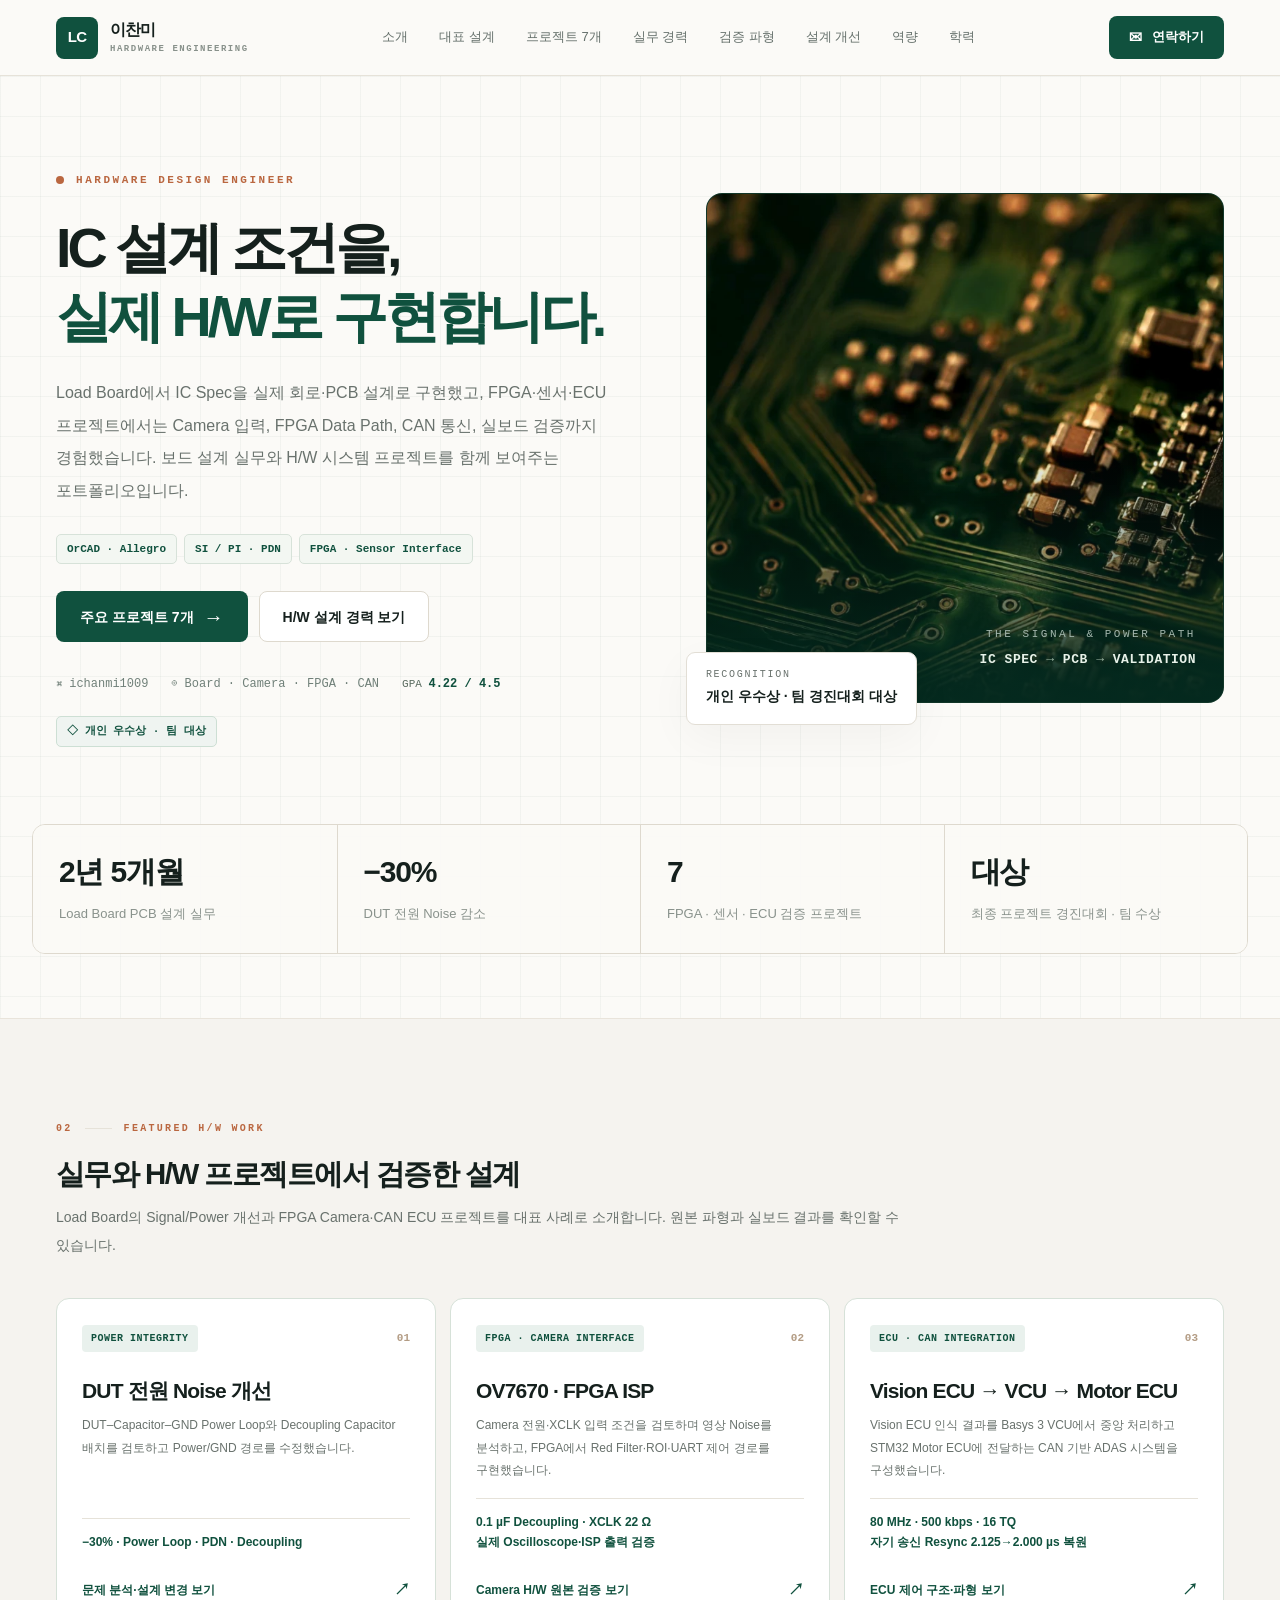
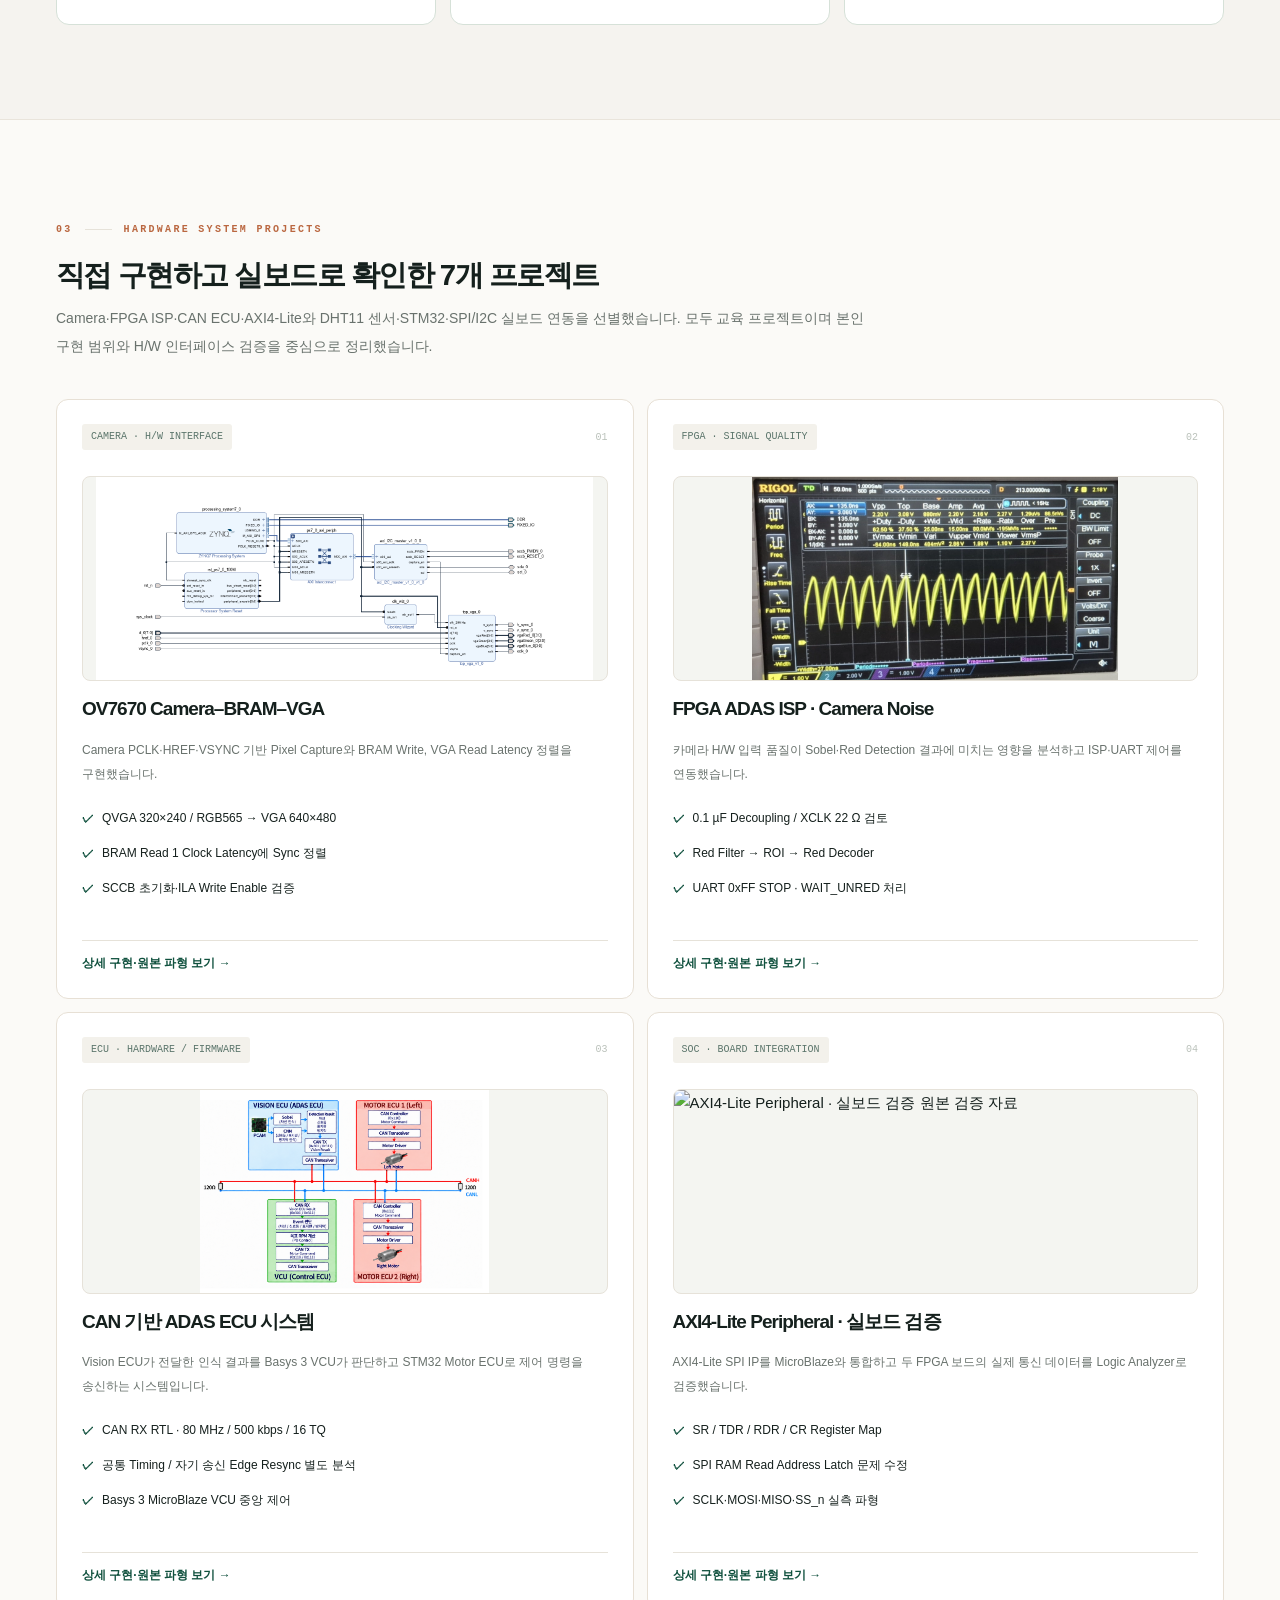
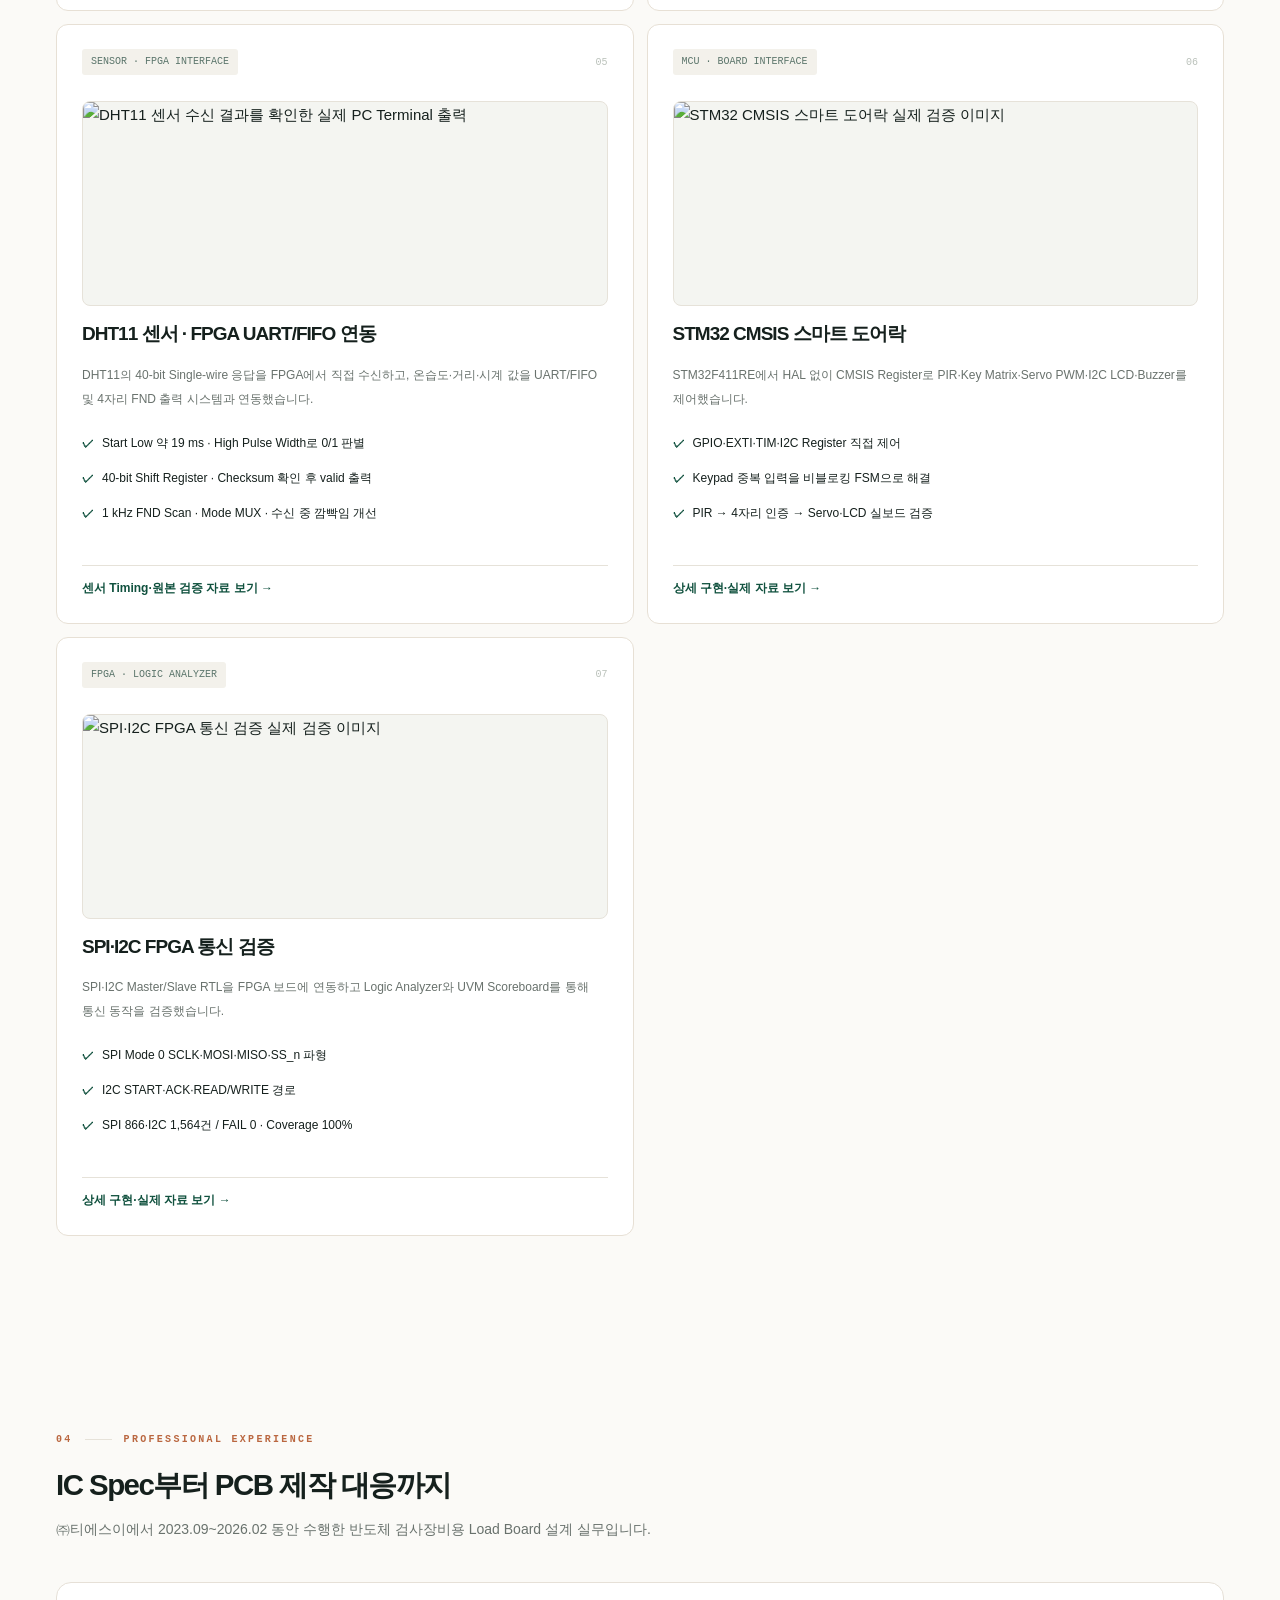
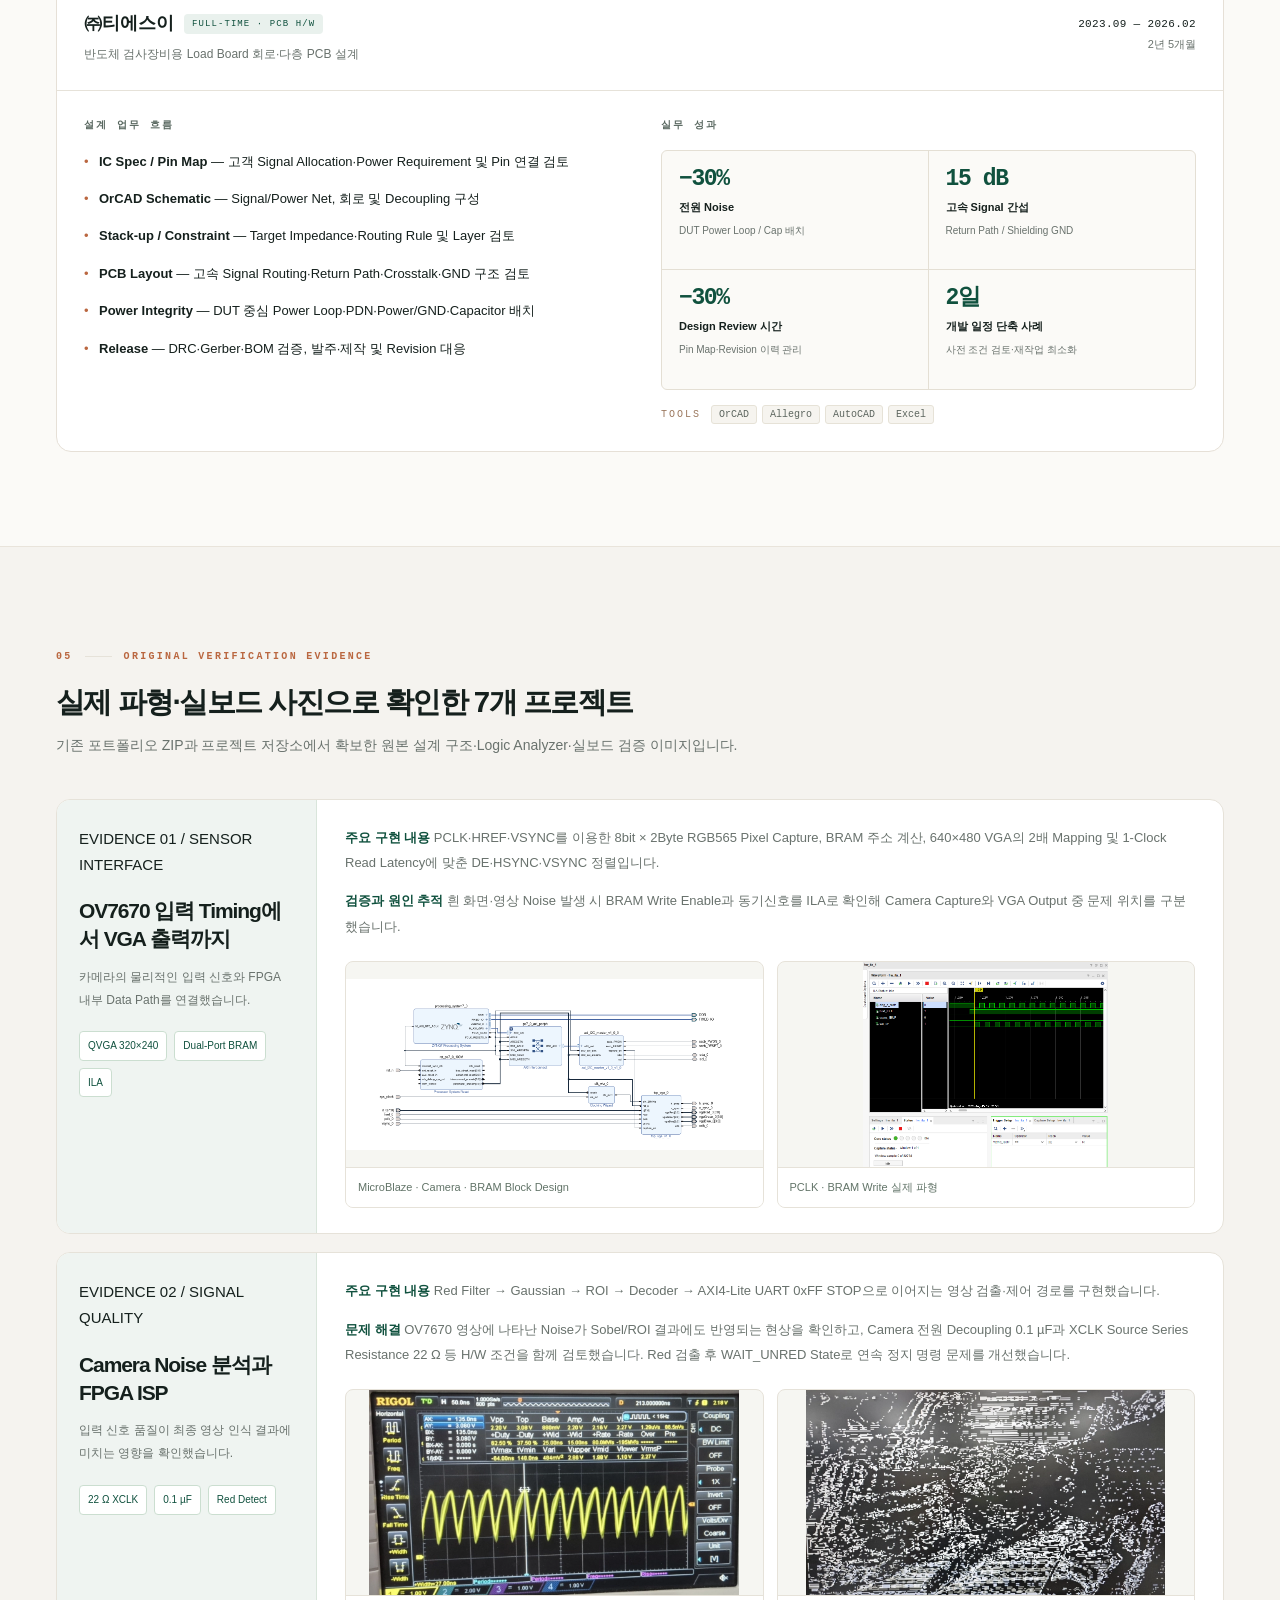
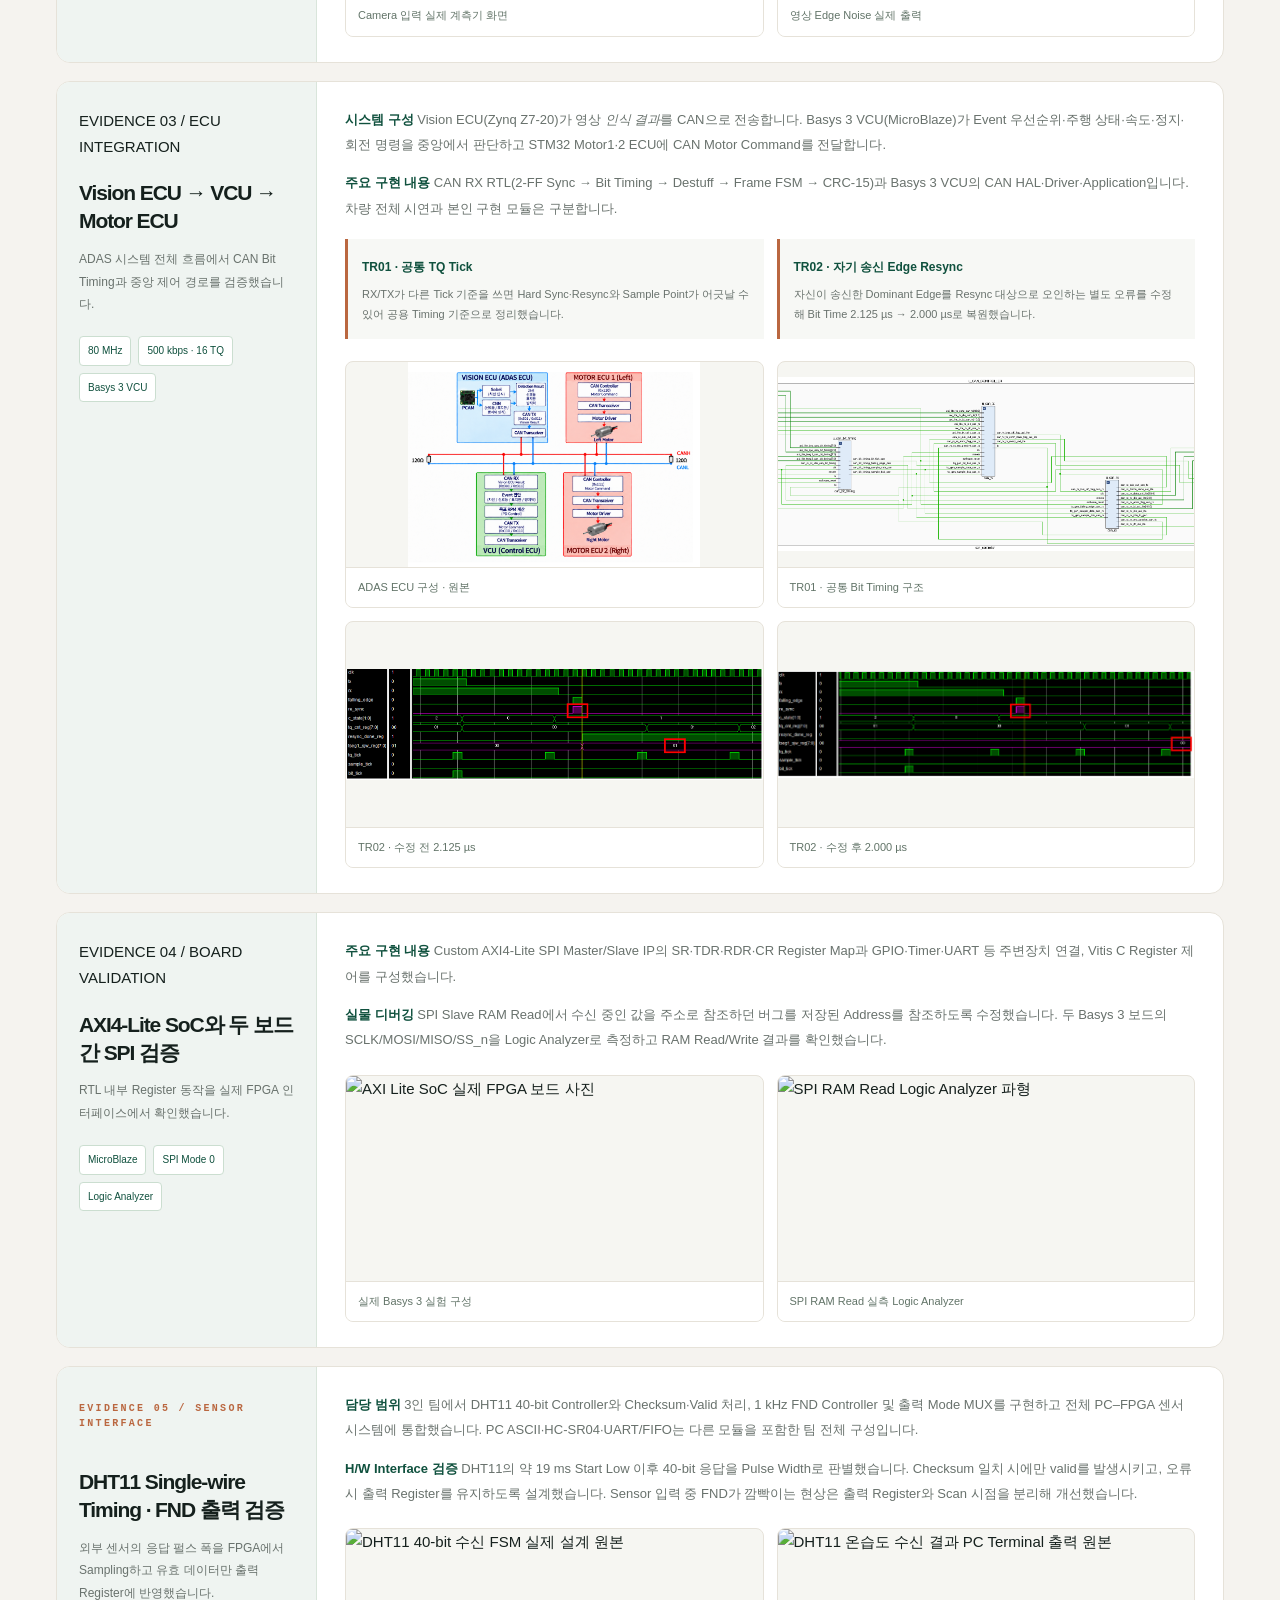
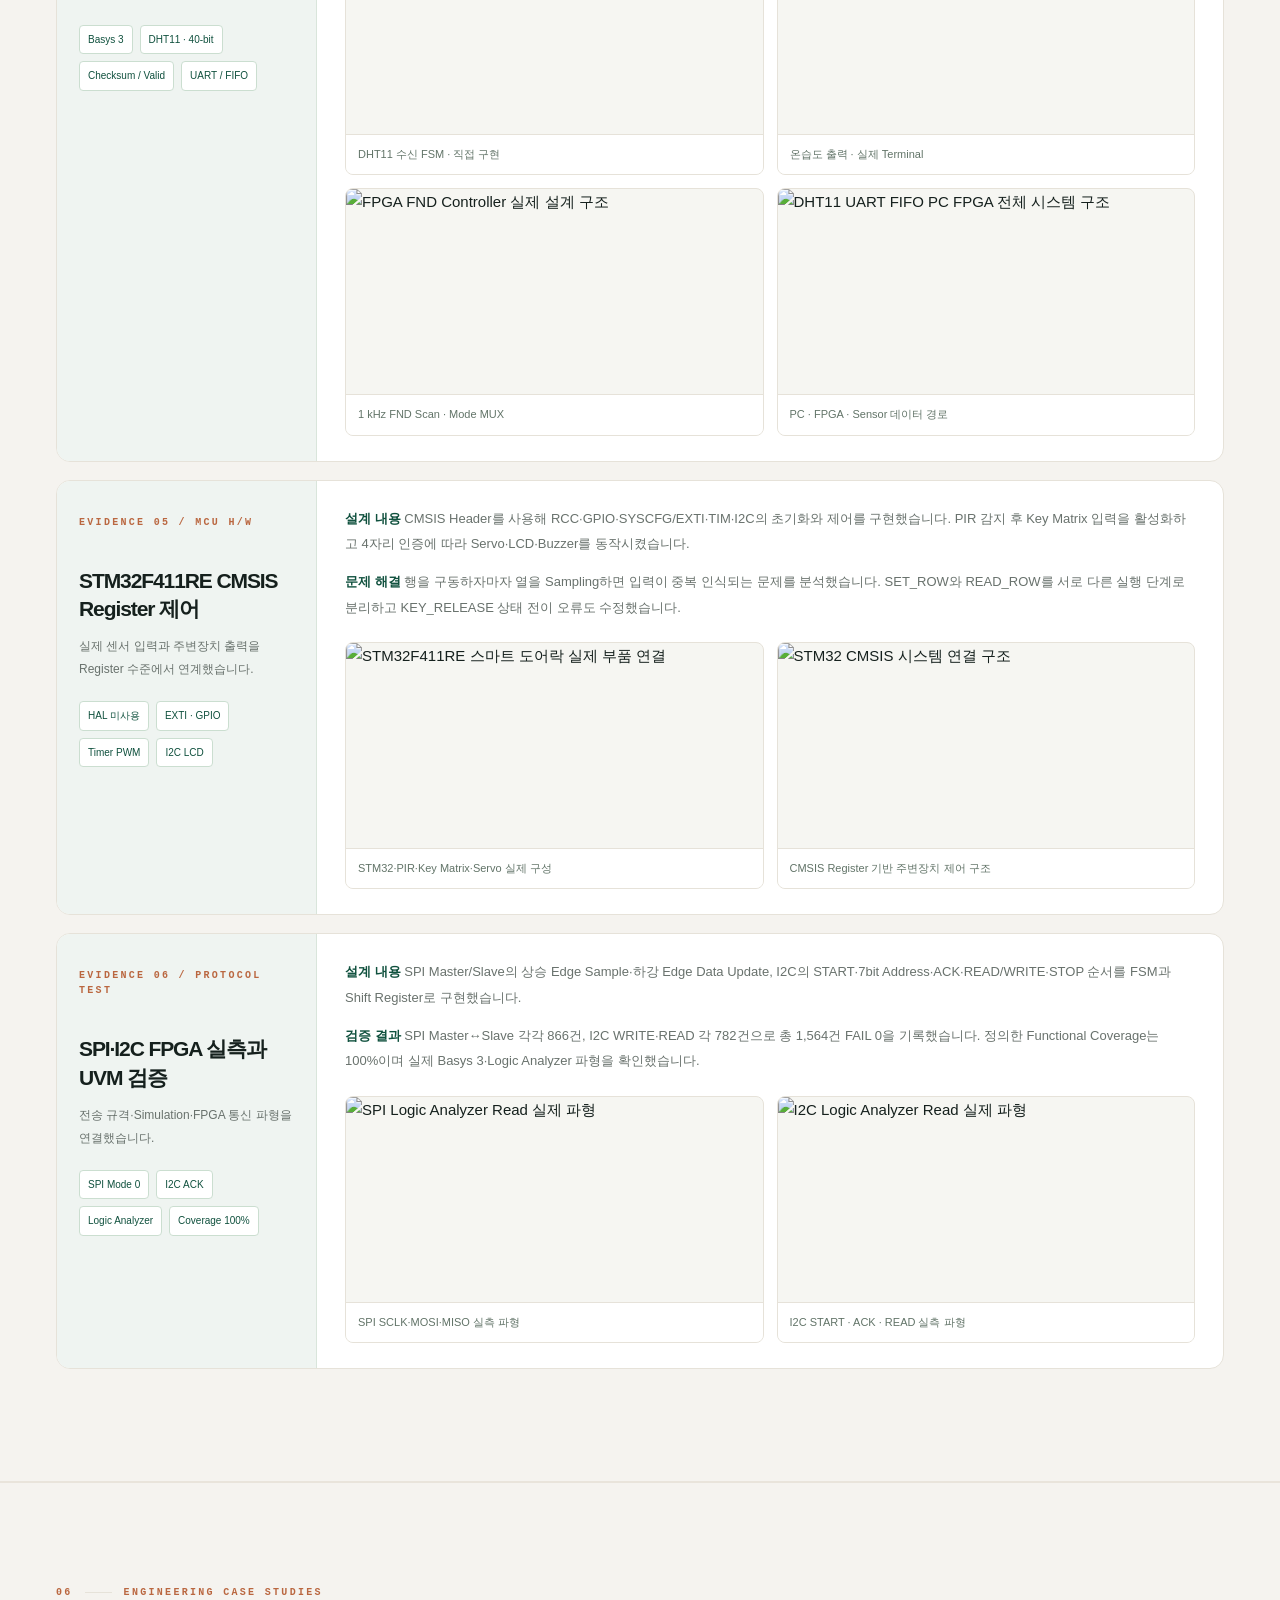
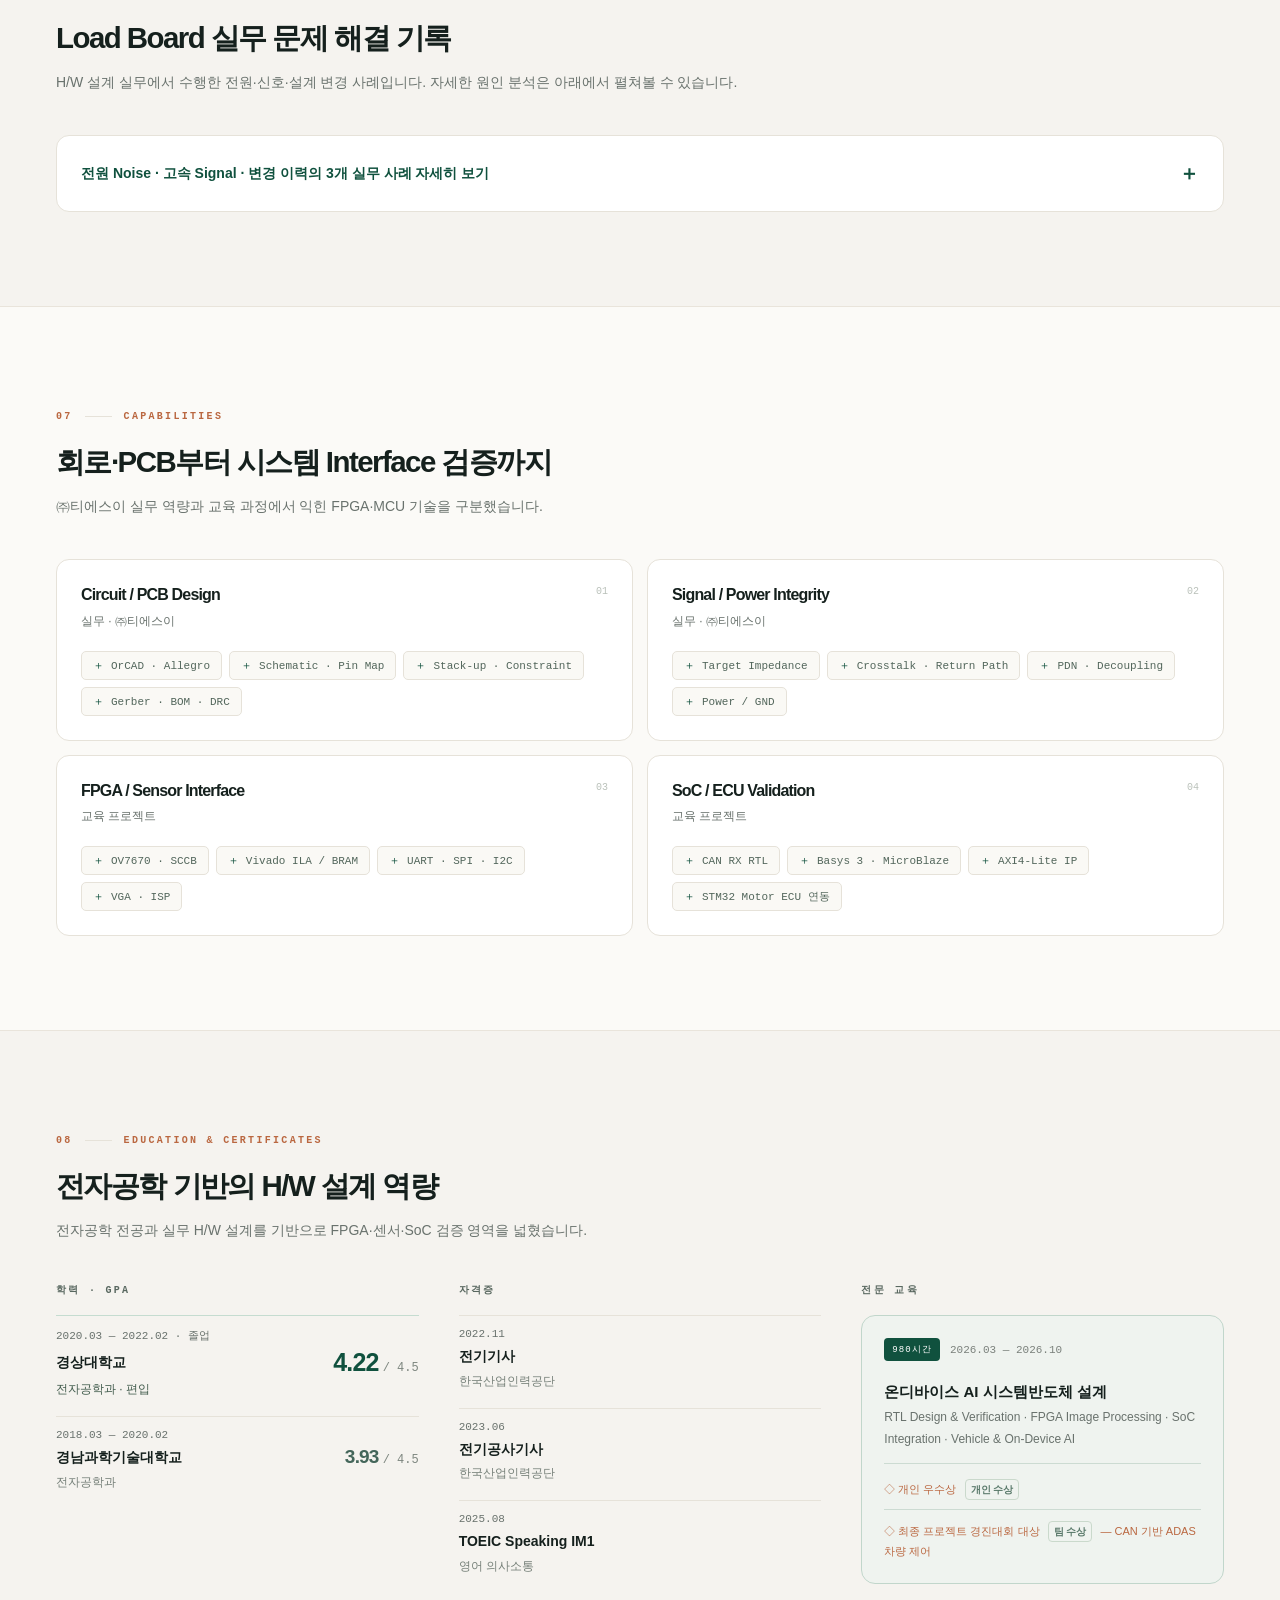
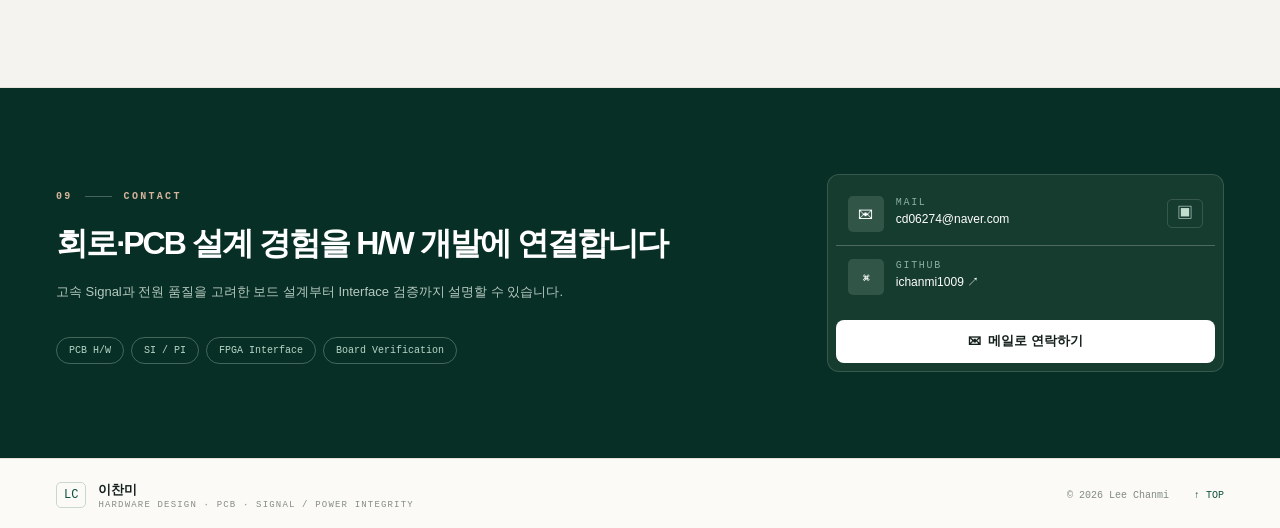
==== commit 82134cce: "Restore two valid H/W projects and add DHT11 sensor FPGA interface after comparing all 12 SoC projec" ====
--- a/hardware/index.html
+++ b/hardware/index.html
@@ -41,19 +41,28 @@
 
 .hw-field-disclosure{border:1px solid var(--line);background:#fff;border-radius:13px;overflow:hidden}.hw-field-disclosure>summary{cursor:pointer;padding:20px 24px;display:flex;align-items:center;justify-content:space-between;color:var(--green);font-size:14px;font-weight:800;list-style:none}.hw-field-disclosure>summary::-webkit-details-marker{display:none}.hw-field-disclosure>summary span{font-size:20px}.hw-field-disclosure[open]>summary{border-bottom:1px solid var(--line)}.hw-field-disclosure[open]>summary span{transform:rotate(45deg)}.hw-field-disclosure .hw-case-list{padding:18px}.hw-project{scroll-margin-top:105px}</style></head><body>
 <a class="skip-link" href="#main">본문 바로가기</a>
-<header class="site-header"><div class="nav-shell container"><a aria-label="H/W 포트폴리오 첫 화면" class="brand" href="#about"><span class="brand-symbol">LC</span><span class="brand-copy"><strong>이찬미</strong><small>HARDWARE ENGINEERING</small></span></a><nav aria-label="주 메뉴" class="desktop-nav"><a href="#about">소개</a><a href="#cases">대표 설계</a><a href="#projects">프로젝트 4개</a><a href="#experience">실무 경력</a><a href="#dossiers">검증 파형</a><a href="#field">설계 개선</a><a href="#capabilities">역량</a><a href="#education">학력</a></nav><a class="btn btn-green nav-contact" href="mailto:cd06274@naver.com"><span aria-hidden="true" class="mail-icon">✉</span> 연락하기</a><button aria-controls="hw-mobile-menu" aria-expanded="false" aria-label="메뉴 열기" class="mobile-menu-button" type="button"><span></span><span></span><span></span></button></div><nav aria-label="모바일 메뉴" class="mobile-nav" hidden id="hw-mobile-menu"><a href="#about">소개</a><a href="#cases">대표 설계</a><a href="#projects">프로젝트 4개</a><a href="#experience">실무 경력</a><a href="#dossiers">검증 파형</a><a href="#field">설계 개선</a><a href="#capabilities">역량</a><a href="#education">학력</a><a href="#contact">연락</a></nav></header>
+<header class="site-header"><div class="nav-shell container"><a aria-label="H/W 포트폴리오 첫 화면" class="brand" href="#about"><span class="brand-symbol">LC</span><span class="brand-copy"><strong>이찬미</strong><small>HARDWARE ENGINEERING</small></span></a><nav aria-label="주 메뉴" class="desktop-nav"><a href="#about">소개</a><a href="#cases">대표 설계</a><a href="#projects">프로젝트 7개</a><a href="#experience">실무 경력</a><a href="#dossiers">검증 파형</a><a href="#field">설계 개선</a><a href="#capabilities">역량</a><a href="#education">학력</a></nav><a class="btn btn-green nav-contact" href="mailto:cd06274@naver.com"><span aria-hidden="true" class="mail-icon">✉</span> 연락하기</a><button aria-controls="hw-mobile-menu" aria-expanded="false" aria-label="메뉴 열기" class="mobile-menu-button" type="button"><span></span><span></span><span></span></button></div><nav aria-label="모바일 메뉴" class="mobile-nav" hidden id="hw-mobile-menu"><a href="#about">소개</a><a href="#cases">대표 설계</a><a href="#projects">프로젝트 7개</a><a href="#experience">실무 경력</a><a href="#dossiers">검증 파형</a><a href="#field">설계 개선</a><a href="#capabilities">역량</a><a href="#education">학력</a><a href="#contact">연락</a></nav></header>
 <main id="main">
 <section aria-labelledby="hero-heading" class="hero grid-paper" id="about"><div class="container hero-grid"><div class="hero-content">
 <p class="eyebrow hero-eyebrow"><span class="copper-dot"></span>HARDWARE DESIGN ENGINEER</p>
 <h1 id="hero-heading">IC 설계 조건을,<br/><span>실제 H/W로 구현합니다.</span></h1>
 <p class="hero-description">Load Board에서 IC Spec을 실제 회로·PCB 설계로 구현했고, FPGA·센서·ECU 프로젝트에서는 Camera 입력, FPGA Data Path, CAN 통신, 실보드 검증까지 경험했습니다. 보드 설계 실무와 H/W 시스템 프로젝트를 함께 보여주는 포트폴리오입니다.</p>
 <div class="hero-focus-tags" aria-label="주요 역량"><span>OrCAD · Allegro</span><span>SI / PI · PDN</span><span>FPGA · Sensor Interface</span></div>
-<div class="hero-buttons"><a class="btn btn-green btn-large" href="#projects">주요 프로젝트 4개 <span aria-hidden="true">→</span></a><a class="btn btn-outline btn-large" href="#experience">H/W 설계 경력 보기</a></div>
+<div class="hero-buttons"><a class="btn btn-green btn-large" href="#projects">주요 프로젝트 7개 <span aria-hidden="true">→</span></a><a class="btn btn-outline btn-large" href="#experience">H/W 설계 경력 보기</a></div>
 <div class="hero-meta"><a href="https://github.com/ichanmi1009" target="_blank" rel="noopener noreferrer"><span aria-hidden="true">⌘</span> ichanmi1009</a><span>⌾ Board · Camera · FPGA · CAN</span><span class="hero-gpa">GPA <strong>4.22 / 4.5</strong></span><span class="hero-award">◇ 개인 우수상 · 팀 대상</span></div></div>
 <div class="hero-visual"><div aria-label="PCB 표면의 실제 배선과 전자부품 이미지" class="pcb-image" role="img"><img alt="PCB 표면의 배선과 전자부품 클로즈업" loading="eager" src="[data-uri]"/><div class="pcb-caption"><span>THE SIGNAL &amp; POWER PATH</span><strong>IC SPEC <i>→</i> PCB <i>→</i> VALIDATION</strong></div></div><div class="floating-note"><small>RECOGNITION</small><strong>개인 우수상 · 팀 경진대회 대상</strong></div></div></div>
-<div aria-label="실무 경력 및 성과" class="container metrics-panel"><div class="metric"><strong>2년 5개월</strong><span>Load Board PCB 설계 실무</span></div><div class="metric"><strong>−30%</strong><span>DUT 전원 Noise 감소</span></div><div class="metric"><strong>4</strong><span>FPGA · 센서 · ECU 검증 프로젝트</span></div><div class="metric"><strong>대상</strong><span>최종 프로젝트 경진대회 · 팀 수상</span></div></div></section>
+<div aria-label="실무 경력 및 성과" class="container metrics-panel"><div class="metric"><strong>2년 5개월</strong><span>Load Board PCB 설계 실무</span></div><div class="metric"><strong>−30%</strong><span>DUT 전원 Noise 감소</span></div><div class="metric"><strong>7</strong><span>FPGA · 센서 · ECU 검증 프로젝트</span></div><div class="metric"><strong>대상</strong><span>최종 프로젝트 경진대회 · 팀 수상</span></div></div></section>
 <section aria-labelledby="cases-heading" class="section section-alt rtl-feature-section" id="cases"><div class="container"><div class="section-intro"><span class="section-num">02 <span></span> FEATURED H/W WORK</span><h2 id="cases-heading">실무와 H/W 프로젝트에서 검증한 설계</h2><p>Load Board의 Signal/Power 개선과 FPGA Camera·CAN ECU 프로젝트를 대표 사례로 소개합니다. 원본 파형과 실보드 결과를 확인할 수 있습니다.</p></div><div class="rtl-feature-grid"><a class="rtl-feature-card" href="#experience"><div class="rtl-feature-top"><span class="rtl-feature-type">POWER INTEGRITY</span><span class="rtl-feature-index">01</span></div><h3>DUT 전원 Noise 개선</h3><p>DUT–Capacitor–GND Power Loop와 Decoupling Capacitor 배치를 검토하고 Power/GND 경로를 수정했습니다.</p><div class="rtl-feature-spec">−30% · Power Loop · PDN · Decoupling</div><div class="rtl-feature-link">문제 분석·설계 변경 보기 <span aria-hidden="true">↗</span></div></a><a class="rtl-feature-card" href="#hw-isp" aria-label="FPGA ISP Camera 입력 Noise와 Red Detect 검증 자세히 보기"><div class="rtl-feature-top"><span class="rtl-feature-type">FPGA · CAMERA INTERFACE</span><span class="rtl-feature-index">02</span></div><h3>OV7670 · FPGA ISP</h3><p>Camera 전원·XCLK 입력 조건을 검토하며 영상 Noise를 분석하고, FPGA에서 Red Filter·ROI·UART 제어 경로를 구현했습니다.</p><div class="rtl-feature-spec">0.1 µF Decoupling · XCLK 22 Ω<br/>실제 Oscilloscope·ISP 출력 검증</div><div class="rtl-feature-link">Camera H/W 원본 검증 보기 <span aria-hidden="true">↗</span></div></a><a class="rtl-feature-card" href="#hw-can" aria-label="Vision ECU VCU Motor ECU 통합 검증 자세히 보기"><div class="rtl-feature-top"><span class="rtl-feature-type">ECU · CAN INTEGRATION</span><span class="rtl-feature-index">03</span></div><h3>Vision ECU → VCU → Motor ECU</h3><p>Vision ECU 인식 결과를 Basys 3 VCU에서 중앙 처리하고 STM32 Motor ECU에 전달하는 CAN 기반 ADAS 시스템을 구성했습니다.</p><div class="rtl-feature-spec">80 MHz · 500 kbps · 16 TQ<br/>자기 송신 Resync 2.125→2.000 µs 복원</div><div class="rtl-feature-link">ECU 제어 구조·파형 보기 <span aria-hidden="true">↗</span></div></a></div></div></section>
-<section id="projects" class="section" aria-labelledby="projects-heading"><div class="container"><div class="section-intro"><span class="section-num">03 <span></span> HARDWARE SYSTEM PROJECTS</span><h2 id="projects-heading">직접 구현하고 실보드로 확인한 4개 프로젝트</h2><p>OV7670 Camera, FPGA ISP, CAN 기반 ECU 제어, AXI4-Lite 실보드 검증만 선별했습니다. 모두 교육 프로젝트이며 실제 신호와 H/W 인터페이스 검증을 중심으로 정리했습니다.</p></div><div class="project-grid"><article class="project-card hw-project"><div class="project-card-top"><div class="category-line"><span class="mini-label">CAMERA · H/W INTERFACE</span></div><span class="card-index">01</span></div><a class="hw-project-preview" href="#hw-ov" aria-label="OV7670 Camera–BRAM–VGA 상세 보기"><img src="../assets/notion-originals/ov7670-block-design.png" loading="lazy" alt="OV7670 Camera–BRAM–VGA 원본 검증 자료"/></a><h3><a href="#hw-ov">OV7670 Camera–BRAM–VGA</a></h3><p class="summary">Camera PCLK·HREF·VSYNC 기반 Pixel Capture와 BRAM Write, VGA Read Latency 정렬을 구현했습니다.</p><ul class="highlights"><li>QVGA 320×240 / RGB565 → VGA 640×480</li><li>BRAM Read 1 Clock Latency에 Sync 정렬</li><li>SCCB 초기화·ILA Write Enable 검증</li></ul><div class="project-card-footer"><a class="case-link" href="#hw-ov">상세 구현·원본 파형 보기 →</a></div></article><article class="project-card hw-project"><div class="project-card-top"><div class="category-line"><span class="mini-label">FPGA · SIGNAL QUALITY</span></div><span class="card-index">02</span></div><a class="hw-project-preview" href="#hw-isp" aria-label="FPGA ADAS ISP · Camera Noise 상세 보기"><img src="../assets/notion-originals/isp-oscilloscope-1.png" loading="lazy" alt="FPGA ADAS ISP · Camera Noise 원본 검증 자료"/></a><h3><a href="#hw-isp">FPGA ADAS ISP · Camera Noise</a></h3><p class="summary">카메라 H/W 입력 품질이 Sobel·Red Detection 결과에 미치는 영향을 분석하고 ISP·UART 제어를 연동했습니다.</p><ul class="highlights"><li>0.1 µF Decoupling / XCLK 22 Ω 검토</li><li>Red Filter → ROI → Red Decoder</li><li>UART 0xFF STOP · WAIT_UNRED 처리</li></ul><div class="project-card-footer"><a class="case-link" href="#hw-isp">상세 구현·원본 파형 보기 →</a></div></article><article class="project-card hw-project"><div class="project-card-top"><div class="category-line"><span class="mini-label">ECU · HARDWARE / FIRMWARE</span></div><span class="card-index">03</span></div><a class="hw-project-preview" href="#hw-can" aria-label="CAN 기반 ADAS ECU 시스템 상세 보기"><img src="../assets/original-can/can-ecu-architecture.png" loading="lazy" alt="CAN 기반 ADAS ECU 시스템 원본 검증 자료"/></a><h3><a href="#hw-can">CAN 기반 ADAS ECU 시스템</a></h3><p class="summary">Vision ECU가 전달한 인식 결과를 Basys 3 VCU가 판단하고 STM32 Motor ECU로 제어 명령을 송신하는 시스템입니다.</p><ul class="highlights"><li>CAN RX RTL · 80 MHz / 500 kbps / 16 TQ</li><li>공통 Timing / 자기 송신 Edge Resync 별도 분석</li><li>Basys 3 MicroBlaze VCU 중앙 제어</li></ul><div class="project-card-footer"><a class="case-link" href="#hw-can">상세 구현·원본 파형 보기 →</a></div></article><article class="project-card hw-project"><div class="project-card-top"><div class="category-line"><span class="mini-label">SOC · BOARD INTEGRATION</span></div><span class="card-index">04</span></div><a class="hw-project-preview" href="#hw-axi" aria-label="AXI4-Lite Peripheral · 실보드 검증 상세 보기"><img src="https://raw.githubusercontent.com/ichanmi1009/AXI_Peripheral/main/docs/images/hardware_demo.jpg" loading="lazy" alt="AXI4-Lite Peripheral · 실보드 검증 원본 검증 자료"/></a><h3><a href="#hw-axi">AXI4-Lite Peripheral · 실보드 검증</a></h3><p class="summary">AXI4-Lite SPI IP를 MicroBlaze와 통합하고 두 FPGA 보드의 실제 통신 데이터를 Logic Analyzer로 검증했습니다.</p><ul class="highlights"><li>SR / TDR / RDR / CR Register Map</li><li>SPI RAM Read Address Latch 문제 수정</li><li>SCLK·MOSI·MISO·SS_n 실측 파형</li></ul><div class="project-card-footer"><a class="case-link" href="#hw-axi">상세 구현·원본 파형 보기 →</a></div></article>
+<section id="projects" class="section" aria-labelledby="projects-heading"><div class="container"><div class="section-intro"><span class="section-num">03 <span></span> HARDWARE SYSTEM PROJECTS</span><h2 id="projects-heading">직접 구현하고 실보드로 확인한 7개 프로젝트</h2><p>Camera·FPGA ISP·CAN ECU·AXI4-Lite와 DHT11 센서·STM32·SPI/I2C 실보드 연동을 선별했습니다. 모두 교육 프로젝트이며 본인 구현 범위와 H/W 인터페이스 검증을 중심으로 정리했습니다.</p></div><div class="project-grid"><article class="project-card hw-project"><div class="project-card-top"><div class="category-line"><span class="mini-label">CAMERA · H/W INTERFACE</span></div><span class="card-index">01</span></div><a class="hw-project-preview" href="#hw-ov" aria-label="OV7670 Camera–BRAM–VGA 상세 보기"><img src="../assets/notion-originals/ov7670-block-design.png" loading="lazy" alt="OV7670 Camera–BRAM–VGA 원본 검증 자료"/></a><h3><a href="#hw-ov">OV7670 Camera–BRAM–VGA</a></h3><p class="summary">Camera PCLK·HREF·VSYNC 기반 Pixel Capture와 BRAM Write, VGA Read Latency 정렬을 구현했습니다.</p><ul class="highlights"><li>QVGA 320×240 / RGB565 → VGA 640×480</li><li>BRAM Read 1 Clock Latency에 Sync 정렬</li><li>SCCB 초기화·ILA Write Enable 검증</li></ul><div class="project-card-footer"><a class="case-link" href="#hw-ov">상세 구현·원본 파형 보기 →</a></div></article><article class="project-card hw-project"><div class="project-card-top"><div class="category-line"><span class="mini-label">FPGA · SIGNAL QUALITY</span></div><span class="card-index">02</span></div><a class="hw-project-preview" href="#hw-isp" aria-label="FPGA ADAS ISP · Camera Noise 상세 보기"><img src="../assets/notion-originals/isp-oscilloscope-1.png" loading="lazy" alt="FPGA ADAS ISP · Camera Noise 원본 검증 자료"/></a><h3><a href="#hw-isp">FPGA ADAS ISP · Camera Noise</a></h3><p class="summary">카메라 H/W 입력 품질이 Sobel·Red Detection 결과에 미치는 영향을 분석하고 ISP·UART 제어를 연동했습니다.</p><ul class="highlights"><li>0.1 µF Decoupling / XCLK 22 Ω 검토</li><li>Red Filter → ROI → Red Decoder</li><li>UART 0xFF STOP · WAIT_UNRED 처리</li></ul><div class="project-card-footer"><a class="case-link" href="#hw-isp">상세 구현·원본 파형 보기 →</a></div></article><article class="project-card hw-project"><div class="project-card-top"><div class="category-line"><span class="mini-label">ECU · HARDWARE / FIRMWARE</span></div><span class="card-index">03</span></div><a class="hw-project-preview" href="#hw-can" aria-label="CAN 기반 ADAS ECU 시스템 상세 보기"><img src="../assets/original-can/can-ecu-architecture.png" loading="lazy" alt="CAN 기반 ADAS ECU 시스템 원본 검증 자료"/></a><h3><a href="#hw-can">CAN 기반 ADAS ECU 시스템</a></h3><p class="summary">Vision ECU가 전달한 인식 결과를 Basys 3 VCU가 판단하고 STM32 Motor ECU로 제어 명령을 송신하는 시스템입니다.</p><ul class="highlights"><li>CAN RX RTL · 80 MHz / 500 kbps / 16 TQ</li><li>공통 Timing / 자기 송신 Edge Resync 별도 분석</li><li>Basys 3 MicroBlaze VCU 중앙 제어</li></ul><div class="project-card-footer"><a class="case-link" href="#hw-can">상세 구현·원본 파형 보기 →</a></div></article><article class="project-card hw-project"><div class="project-card-top"><div class="category-line"><span class="mini-label">SOC · BOARD INTEGRATION</span></div><span class="card-index">04</span></div><a class="hw-project-preview" href="#hw-axi" aria-label="AXI4-Lite Peripheral · 실보드 검증 상세 보기"><img src="https://raw.githubusercontent.com/ichanmi1009/AXI_Peripheral/main/docs/images/hardware_demo.jpg" loading="lazy" alt="AXI4-Lite Peripheral · 실보드 검증 원본 검증 자료"/></a><h3><a href="#hw-axi">AXI4-Lite Peripheral · 실보드 검증</a></h3><p class="summary">AXI4-Lite SPI IP를 MicroBlaze와 통합하고 두 FPGA 보드의 실제 통신 데이터를 Logic Analyzer로 검증했습니다.</p><ul class="highlights"><li>SR / TDR / RDR / CR Register Map</li><li>SPI RAM Read Address Latch 문제 수정</li><li>SCLK·MOSI·MISO·SS_n 실측 파형</li></ul><div class="project-card-footer"><a class="case-link" href="#hw-axi">상세 구현·원본 파형 보기 →</a></div></article>
+<article class="project-card hw-project">
+<div class="project-card-top"><div class="category-line"><span class="mini-label">SENSOR · FPGA INTERFACE</span></div><span class="card-index">05</span></div>
+<a class="hw-project-preview" href="#hw-dht11" aria-label="DHT11 센서 FPGA 연동 프로젝트 상세 보기"><img src="https://raw.githubusercontent.com/ichanmi1009/UART-FIFO-SENSOR-stopwatch_watch/main/assets/dht11_terminal.jpg" loading="lazy" alt="DHT11 센서 수신 결과를 확인한 실제 PC Terminal 출력"/></a>
+<h3><a href="#hw-dht11">DHT11 센서 · FPGA UART/FIFO 연동</a></h3>
+<p class="summary">DHT11의 40-bit Single-wire 응답을 FPGA에서 직접 수신하고, 온습도·거리·시계 값을 UART/FIFO 및 4자리 FND 출력 시스템과 연동했습니다.</p>
+<ul class="highlights"><li>Start Low 약 19 ms · High Pulse Width로 0/1 판별</li><li>40-bit Shift Register · Checksum 확인 후 valid 출력</li><li>1 kHz FND Scan · Mode MUX · 수신 중 깜빡임 개선</li></ul>
+<div class="project-card-footer"><a class="case-link" href="#hw-dht11">센서 Timing·원본 검증 자료 보기 →</a></div></article>
+<article class="project-card hw-project"><div class="project-card-top"><div class="category-line"><span class="mini-label">MCU · BOARD INTERFACE</span></div><span class="card-index">06</span></div><a class="hw-project-preview" href="#hw-stm32" aria-label="STM32 CMSIS 스마트 도어락 상세 보기"><img src="https://raw.githubusercontent.com/ichanmi1009/STM32-SmartDoorLock/main/docs/images/hardware.jpg" loading="lazy" alt="STM32 CMSIS 스마트 도어락 실제 검증 이미지"/></a><h3><a href="#hw-stm32">STM32 CMSIS 스마트 도어락</a></h3><p class="summary">STM32F411RE에서 HAL 없이 CMSIS Register로 PIR·Key Matrix·Servo PWM·I2C LCD·Buzzer를 제어했습니다.</p><ul class="highlights"><li>GPIO·EXTI·TIM·I2C Register 직접 제어</li><li>Keypad 중복 입력을 비블로킹 FSM으로 해결</li><li>PIR → 4자리 인증 → Servo·LCD 실보드 검증</li></ul><div class="project-card-footer"><a class="case-link" href="#hw-stm32">상세 구현·실제 자료 보기 →</a></div></article>
+<article class="project-card hw-project"><div class="project-card-top"><div class="category-line"><span class="mini-label">FPGA · LOGIC ANALYZER</span></div><span class="card-index">07</span></div><a class="hw-project-preview" href="#hw-spi" aria-label="SPI·I2C FPGA 통신 검증 상세 보기"><img src="https://raw.githubusercontent.com/ichanmi1009/UVM_SPI_I2C_Verification/main/docs/images/spi_fpga.png" loading="lazy" alt="SPI·I2C FPGA 통신 검증 실제 검증 이미지"/></a><h3><a href="#hw-spi">SPI·I2C FPGA 통신 검증</a></h3><p class="summary">SPI·I2C Master/Slave RTL을 FPGA 보드에 연동하고 Logic Analyzer와 UVM Scoreboard를 통해 통신 동작을 검증했습니다.</p><ul class="highlights"><li>SPI Mode 0 SCLK·MOSI·MISO·SS_n 파형</li><li>I2C START·ACK·READ/WRITE 경로</li><li>SPI 866·I2C 1,564건 / FAIL 0 · Coverage 100%</li></ul><div class="project-card-footer"><a class="case-link" href="#hw-spi">상세 구현·실제 자료 보기 →</a></div></article>
 </div></div></section>
 <section aria-labelledby="experience-heading" class="section" id="experience"><div class="container"><div class="section-intro"><span class="section-num">04 <span></span> PROFESSIONAL EXPERIENCE</span><h2 id="experience-heading">IC Spec부터 PCB 제작 대응까지</h2><p>㈜티에스이에서 2023.09~2026.02 동안 수행한 반도체 검사장비용 Load Board 설계 실무입니다.</p></div><div class="experience-panel">
 <div class="experience-title"><div><div class="company-name"><strong>㈜티에스이</strong><span class="small-pill">FULL-TIME · PCB H/W</span></div><p>반도체 검사장비용 Load Board 회로·다층 PCB 설계</p></div><div class="work-period"><strong>2023.09 — 2026.02</strong><small>2년 5개월</small></div></div>
@@ -70,7 +79,7 @@
 <div><strong>−30%</strong><span>Design Review 시간</span><small>Pin Map·Revision 이력 관리</small></div>
 <div><strong>2일</strong><span>개발 일정 단축 사례</span><small>사전 조건 검토·재작업 최소화</small></div>
 </div><div class="tool-line"><span>TOOLS</span><span class="tag">OrCAD</span><span class="tag">Allegro</span><span class="tag">AutoCAD</span><span class="tag">Excel</span></div></div></div></div></div></section>
-<section class="section section-alt hw-dossiers" id="dossiers"><div class="container"><div class="section-intro"><span class="section-num">05 <span></span> ORIGINAL VERIFICATION EVIDENCE</span><h2>실제 파형·실보드 사진으로 확인한 4개 프로젝트</h2><p>기존 포트폴리오 ZIP과 프로젝트 저장소에서 확보한 원본 설계 구조·Logic Analyzer·실보드 검증 이미지입니다.</p></div><article class="hw-dossier" id="hw-ov">
+<section class="section section-alt hw-dossiers" id="dossiers"><div class="container"><div class="section-intro"><span class="section-num">05 <span></span> ORIGINAL VERIFICATION EVIDENCE</span><h2>실제 파형·실보드 사진으로 확인한 7개 프로젝트</h2><p>기존 포트폴리오 ZIP과 프로젝트 저장소에서 확보한 원본 설계 구조·Logic Analyzer·실보드 검증 이미지입니다.</p></div><article class="hw-dossier" id="hw-ov">
   <div class="dossier-side"><span class="section-no">EVIDENCE 01 / SENSOR INTERFACE</span><h3>OV7670 입력 Timing에서 VGA 출력까지</h3><p>카메라의 물리적인 입력 신호와 FPGA 내부 Data Path를 연결했습니다.</p><div class="dossier-chips"><span>QVGA 320×240</span><span>Dual-Port BRAM</span><span>ILA</span></div></div>
   <div class="dossier-main"><p><strong>주요 구현 내용</strong> PCLK·HREF·VSYNC를 이용한 8bit × 2Byte RGB565 Pixel Capture, BRAM 주소 계산, 640×480 VGA의 2배 Mapping 및 1-Clock Read Latency에 맞춘 DE·HSYNC·VSYNC 정렬입니다.</p><p><strong>검증과 원인 추적</strong> 흰 화면·영상 Noise 발생 시 BRAM Write Enable과 동기신호를 ILA로 확인해 Camera Capture와 VGA Output 중 문제 위치를 구분했습니다.</p>
     <div class="dossier-gallery"><figure><img loading="lazy" src="../assets/notion-originals/ov7670-block-design.png" alt="OV7670 및 BRAM VGA 실제 Block Design"><figcaption>MicroBlaze · Camera · BRAM Block Design</figcaption></figure><figure><img loading="lazy" src="../assets/notion-originals/ov7670-bram-write-wave.png" alt="OV7670 BRAM Write 실제 검증 파형"><figcaption>PCLK · BRAM Write 실제 파형</figcaption></figure></div>
@@ -95,6 +104,19 @@
     <div class="dossier-gallery"><figure><img loading="lazy" src="https://raw.githubusercontent.com/ichanmi1009/AXI_Peripheral/main/docs/images/hardware_demo.jpg" alt="AXI Lite SoC 실제 FPGA 보드 사진"><figcaption>실제 Basys 3 실험 구성</figcaption></figure><figure><img loading="lazy" src="https://raw.githubusercontent.com/ichanmi1009/AXI_Peripheral/main/docs/images/spi_read_logic_analyzer.png" alt="SPI RAM Read Logic Analyzer 파형"><figcaption>SPI RAM Read 실측 Logic Analyzer</figcaption></figure></div>
   </div>
 </article>
+<article class="hw-dossier" id="hw-dht11">
+<div class="dossier-side"><span class="section-num">EVIDENCE 05 / SENSOR INTERFACE</span><h3>DHT11 Single-wire Timing · FND 출력 검증</h3><p>외부 센서의 응답 펄스 폭을 FPGA에서 Sampling하고 유효 데이터만 출력 Register에 반영했습니다.</p>
+<div class="dossier-chips"><span>Basys 3</span><span>DHT11 · 40-bit</span><span>Checksum / Valid</span><span>UART / FIFO</span></div></div>
+<div class="dossier-main"><p><strong>담당 범위</strong> 3인 팀에서 DHT11 40-bit Controller와 Checksum·Valid 처리, 1 kHz FND Controller 및 출력 Mode MUX를 구현하고 전체 PC–FPGA 센서 시스템에 통합했습니다. PC ASCII·HC-SR04·UART/FIFO는 다른 모듈을 포함한 팀 전체 구성입니다.</p>
+<p><strong>H/W Interface 검증</strong> DHT11의 약 19 ms Start Low 이후 40-bit 응답을 Pulse Width로 판별했습니다. Checksum 일치 시에만 valid를 발생시키고, 오류 시 출력 Register를 유지하도록 설계했습니다. Sensor 입력 중 FND가 깜빡이는 현상은 출력 Register와 Scan 시점을 분리해 개선했습니다.</p>
+<div class="dossier-gallery">
+<figure><img loading="lazy" src="https://raw.githubusercontent.com/ichanmi1009/UART-FIFO-SENSOR-stopwatch_watch/main/assets/dht11_fsm.png" alt="DHT11 40-bit 수신 FSM 실제 설계 원본"/><figcaption>DHT11 수신 FSM · 직접 구현</figcaption></figure>
+<figure><img loading="lazy" src="https://raw.githubusercontent.com/ichanmi1009/UART-FIFO-SENSOR-stopwatch_watch/main/assets/dht11_terminal.jpg" alt="DHT11 온습도 수신 결과 PC Terminal 출력 원본"/><figcaption>온습도 출력 · 실제 Terminal</figcaption></figure>
+<figure><img loading="lazy" src="https://raw.githubusercontent.com/ichanmi1009/UART-FIFO-SENSOR-stopwatch_watch/main/assets/fnd_controller.png" alt="FPGA FND Controller 실제 설계 구조"/><figcaption>1 kHz FND Scan · Mode MUX</figcaption></figure>
+<figure><img loading="lazy" src="https://raw.githubusercontent.com/ichanmi1009/UART-FIFO-SENSOR-stopwatch_watch/main/assets/system_architecture.png" alt="DHT11 UART FIFO PC FPGA 전체 시스템 구조"/><figcaption>PC · FPGA · Sensor 데이터 경로</figcaption></figure>
+</div></div></article>
+<article class="hw-dossier" id="hw-stm32"><div class="dossier-side"><span class="section-num">EVIDENCE 05 / MCU H/W</span><h3>STM32F411RE CMSIS Register 제어</h3><p>실제 센서 입력과 주변장치 출력을 Register 수준에서 연계했습니다.</p><div class="dossier-chips"><span>HAL 미사용</span><span>EXTI · GPIO</span><span>Timer PWM</span><span>I2C LCD</span></div></div><div class="dossier-main"><p><strong>설계 내용</strong> CMSIS Header를 사용해 RCC·GPIO·SYSCFG/EXTI·TIM·I2C의 초기화와 제어를 구현했습니다. PIR 감지 후 Key Matrix 입력을 활성화하고 4자리 인증에 따라 Servo·LCD·Buzzer를 동작시켰습니다.</p><p><strong>문제 해결</strong> 행을 구동하자마자 열을 Sampling하면 입력이 중복 인식되는 문제를 분석했습니다. SET_ROW와 READ_ROW를 서로 다른 실행 단계로 분리하고 KEY_RELEASE 상태 전이 오류도 수정했습니다.</p><div class="dossier-gallery"><figure><img loading="lazy" src="https://raw.githubusercontent.com/ichanmi1009/STM32-SmartDoorLock/main/docs/images/hardware.jpg" alt="STM32F411RE 스마트 도어락 실제 부품 연결"><figcaption>STM32·PIR·Key Matrix·Servo 실제 구성</figcaption></figure><figure><img loading="lazy" src="https://raw.githubusercontent.com/ichanmi1009/STM32-SmartDoorLock/main/docs/images/system_architecture.png" alt="STM32 CMSIS 시스템 연결 구조"><figcaption>CMSIS Register 기반 주변장치 제어 구조</figcaption></figure></div></div></article>
+<article class="hw-dossier" id="hw-spi"><div class="dossier-side"><span class="section-num">EVIDENCE 06 / PROTOCOL TEST</span><h3>SPI·I2C FPGA 실측과 UVM 검증</h3><p>전송 규격·Simulation·FPGA 통신 파형을 연결했습니다.</p><div class="dossier-chips"><span>SPI Mode 0</span><span>I2C ACK</span><span>Logic Analyzer</span><span>Coverage 100%</span></div></div><div class="dossier-main"><p><strong>설계 내용</strong> SPI Master/Slave의 상승 Edge Sample·하강 Edge Data Update, I2C의 START·7bit Address·ACK·READ/WRITE·STOP 순서를 FSM과 Shift Register로 구현했습니다.</p><p><strong>검증 결과</strong> SPI Master↔Slave 각각 866건, I2C WRITE·READ 각 782건으로 총 1,564건 FAIL 0을 기록했습니다. 정의한 Functional Coverage는 100%이며 실제 Basys 3·Logic Analyzer 파형을 확인했습니다.</p><div class="dossier-gallery"><figure><img loading="lazy" src="https://raw.githubusercontent.com/ichanmi1009/UVM_SPI_I2C_Verification/main/docs/images/spi_logic_analyzer_read.png" alt="SPI Logic Analyzer Read 실제 파형"><figcaption>SPI SCLK·MOSI·MISO 실측 파형</figcaption></figure><figure><img loading="lazy" src="https://raw.githubusercontent.com/ichanmi1009/UVM_SPI_I2C_Verification/main/docs/images/i2c_logic_analyzer_read.png" alt="I2C Logic Analyzer Read 실제 파형"><figcaption>I2C START · ACK · READ 실측 파형</figcaption></figure></div></div></article>
 </div></section>
 <section aria-labelledby="field-heading" class="section section-alt hw-field-section" id="field"><div class="container"><div class="section-intro"><span class="section-num">06 <span></span> ENGINEERING CASE STUDIES</span><h2 id="field-heading">Load Board 실무 문제 해결 기록</h2><p>H/W 설계 실무에서 수행한 전원·신호·설계 변경 사례입니다. 자세한 원인 분석은 아래에서 펼쳐볼 수 있습니다.</p></div><details class="hw-field-disclosure"><summary>전원 Noise · 고속 Signal · 변경 이력의 3개 실무 사례 자세히 보기 <span aria-hidden="true">＋</span></summary><div class="hw-case-list"><article class="case" id="case-power"><div class="case-summary"><span class="eyebrow">CASE 01 / POWER INTEGRITY</span><h3>DUT 전원 Noise 개선</h3><div class="case-numeric">−30%</div><p>Power/GND 구조와 Decoupling 배치를 조정한 전원 품질 개선 사례</p></div><div class="case-details"><p>전원 Noise를 부품 사양만의 문제로 보지 않고, <strong>DUT–Decoupling Capacitor–GND를 따라 흐르는 실제 Power Loop</strong>의 길이와 경로를 다시 검토했습니다.</p><div class="case-steps"><div><span>OBSERVATION</span><strong>전원 Noise 확인</strong><p>DUT 공급 전원의 안정성이 IC 동작 조건에 미치는 영향을 점검했습니다.</p></div><div><span>ROOT CAUSE REVIEW</span><strong>Power Loop / PDN</strong><p>Capacitor 위치, Power/GND 경로와 Decoupling 연결을 함께 살폈습니다.</p></div><div><span>DESIGN ACTION</span><strong>배치와 경로 수정</strong><p>DUT 중심의 Power Loop를 줄이고 Capacitor 및 관련 Layout을 조정했습니다.</p></div></div><p class="case-note">원본 수치: 해당 Load Board 설계 검토 기록의 전원 Noise 약 30% 감소.</p></div></article><article class="case" id="case-signal"><div class="case-summary"><span class="eyebrow">CASE 02 / SIGNAL INTEGRITY</span><h3>고속 Signal 간섭 개선</h3><div class="case-numeric">15 dB</div><p>Reference Plane과 인접 Signal Coupling을 함께 검토한 SI 개선 사례</p></div><div class="case-details"><p>고속 신호의 Noise를 단순 배선 간격 문제로 한정하지 않고 <strong>Return Current가 지나가는 Reference Plane과 인접 배선의 Coupling</strong>을 함께 분석했습니다.</p><div class="case-steps"><div><span>OBSERVATION</span><strong>고속 신호 간섭</strong><p>고속 Channel의 신호 품질과 인접 Signal 간섭 가능성을 검토했습니다.</p></div><div><span>ROOT CAUSE REVIEW</span><strong>Stack-up / Return Path</strong><p>Layer 구조, Reference Plane, GND 경로와 Routing 조건을 재확인했습니다.</p></div><div><span>DESIGN ACTION</span><strong>GND / Routing 보완</strong><p>Routing 및 Shielding GND Via와 Return Path를 보완했습니다.</p></div></div><p class="case-note">추가 설계 사례: Clock Edge에서 Ringing·Overshoot를 줄이기 위해 Source 측 Series Resistance와 Rise/Fall 조건을 검토했습니다.</p></div></article><article class="case" id="case-change"><div class="case-summary"><span class="eyebrow">CASE 03 / ENGINEERING CHANGE</span><h3>후속 설계 검토 효율화</h3><div class="case-numeric">−30%</div><p>Pin Map Version 및 변경 이력 관리로 후속 Design Review 시간 단축</p></div><div class="case-details"><p>IC Spec이나 부품·Footprint가 바뀌는 상황에서 전체 PCB를 처음부터 다시 검토하지 않도록 <strong>변경된 조건과 영향을 받는 설계 영역</strong>을 구분했습니다.</p><div class="case-steps"><div><span>OBSERVATION</span><strong>Revision별 재검토</strong><p>변경된 Pin·Component·Mechanical 조건의 영향 범위를 확인해야 했습니다.</p></div><div><span>ROOT CAUSE REVIEW</span><strong>사양·문서 불일치</strong><p>Pin List, Pin Map Version, 이전 설계 파일과 변경 이력을 대조했습니다.</p></div><div><span>DESIGN ACTION</span><strong>변경 영역 중심 검토</strong><p>영향 부위만 우선 확인해 재작업과 Review 범위를 축소했습니다.</p></div></div><p class="case-note">설계 검토와 제작 대응 과정에서 개발 일정을 약 2일 단축한 사례도 기록했습니다.</p></div></article></div></details></div></section>
 <section aria-labelledby="capabilities-heading" class="section" id="capabilities"><div class="container"><div class="section-intro"><span class="section-num">07 <span></span> CAPABILITIES</span><h2 id="capabilities-heading">회로·PCB부터 시스템 Interface 검증까지</h2><p>㈜티에스이 실무 역량과 교육 과정에서 익힌 FPGA·MCU 기술을 구분했습니다.</p></div><div class="capability-grid"><article class="capability-card"><span class="card-index">01</span><h3>Circuit / PCB Design</h3><p>실무 · ㈜티에스이</p><div class="skill-tags"><span>OrCAD · Allegro</span><span>Schematic · Pin Map</span><span>Stack-up · Constraint</span><span>Gerber · BOM · DRC</span></div></article><article class="capability-card"><span class="card-index">02</span><h3>Signal / Power Integrity</h3><p>실무 · ㈜티에스이</p><div class="skill-tags"><span>Target Impedance</span><span>Crosstalk · Return Path</span><span>PDN · Decoupling</span><span>Power / GND</span></div></article><article class="capability-card"><span class="card-index">03</span><h3>FPGA / Sensor Interface</h3><p>교육 프로젝트</p><div class="skill-tags"><span>OV7670 · SCCB</span><span>Vivado ILA / BRAM</span><span>UART · SPI · I2C</span><span>VGA · ISP</span></div></article><article class="capability-card"><span class="card-index">04</span><h3>SoC / ECU Validation</h3><p>교육 프로젝트</p><div class="skill-tags"><span>CAN RX RTL</span><span>Basys 3 · MicroBlaze</span><span>AXI4-Lite IP</span><span>STM32 Motor ECU 연동</span></div></article></div></div></section>
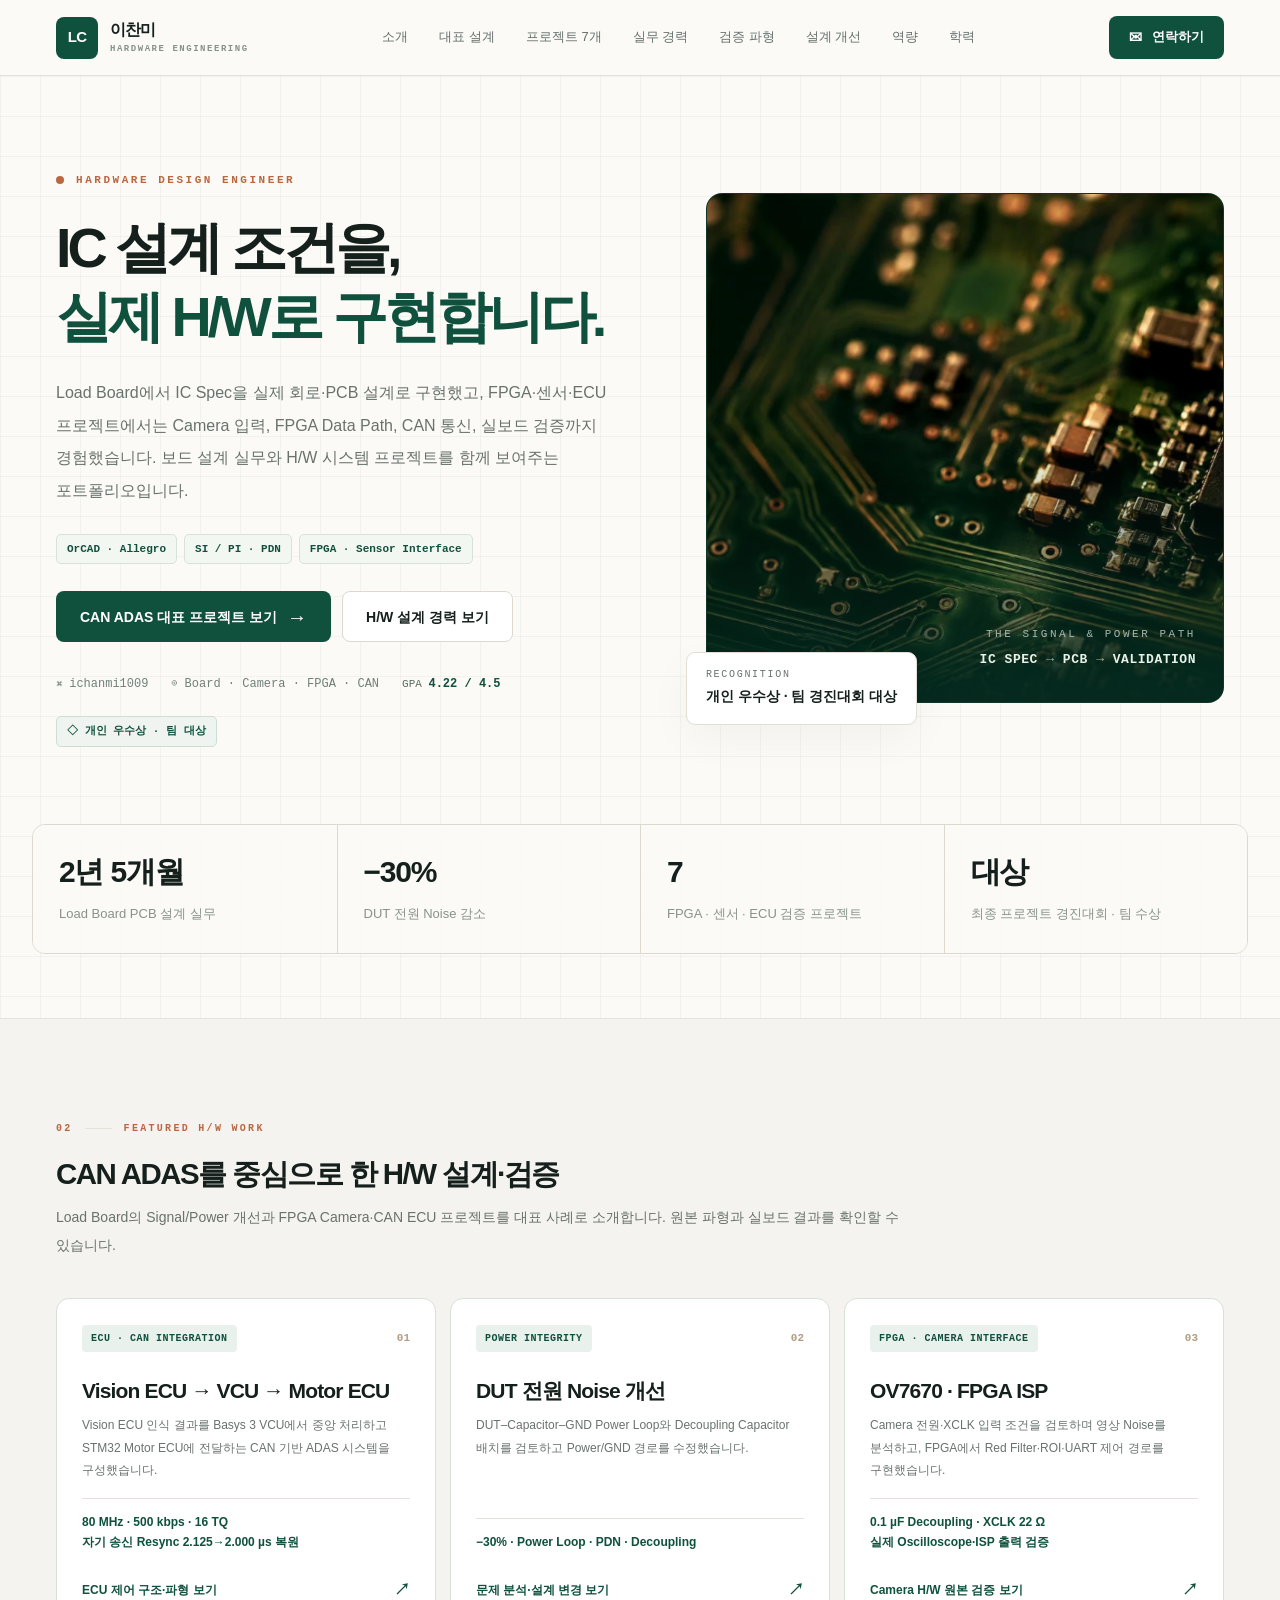
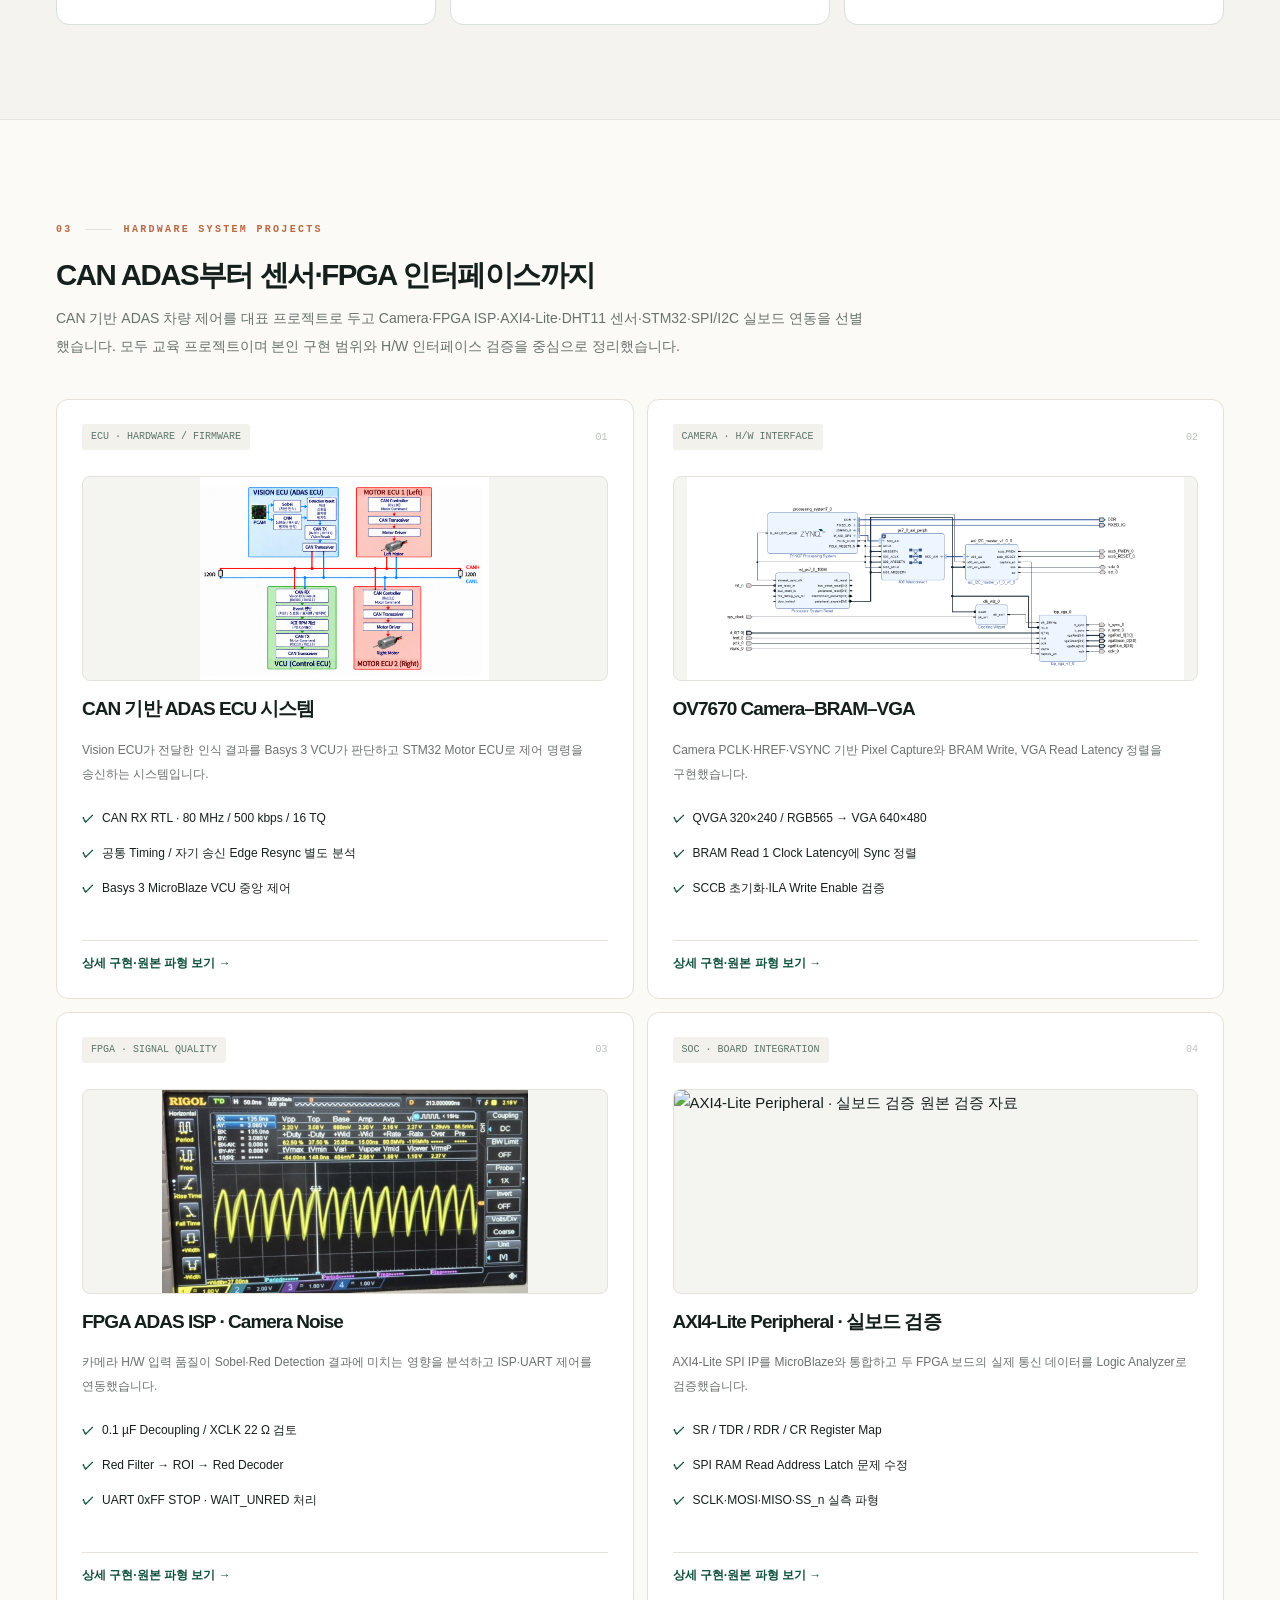
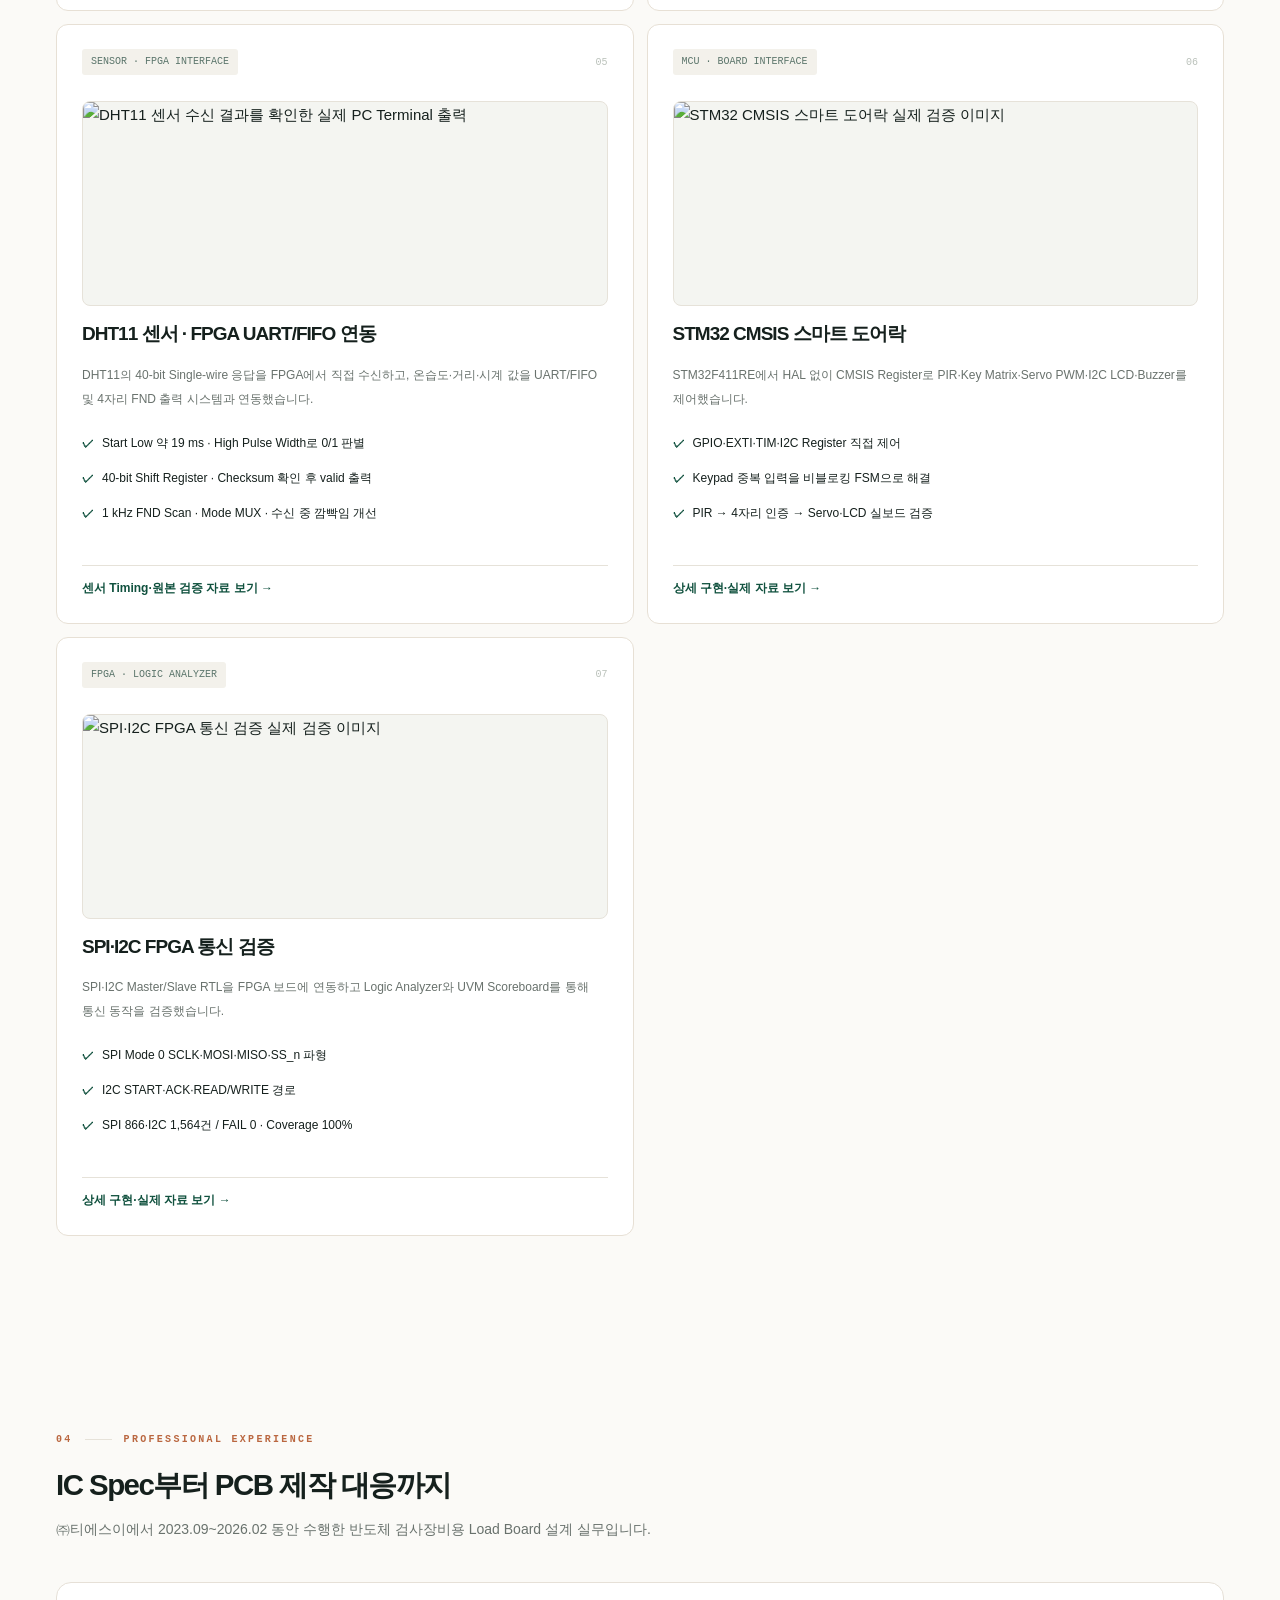
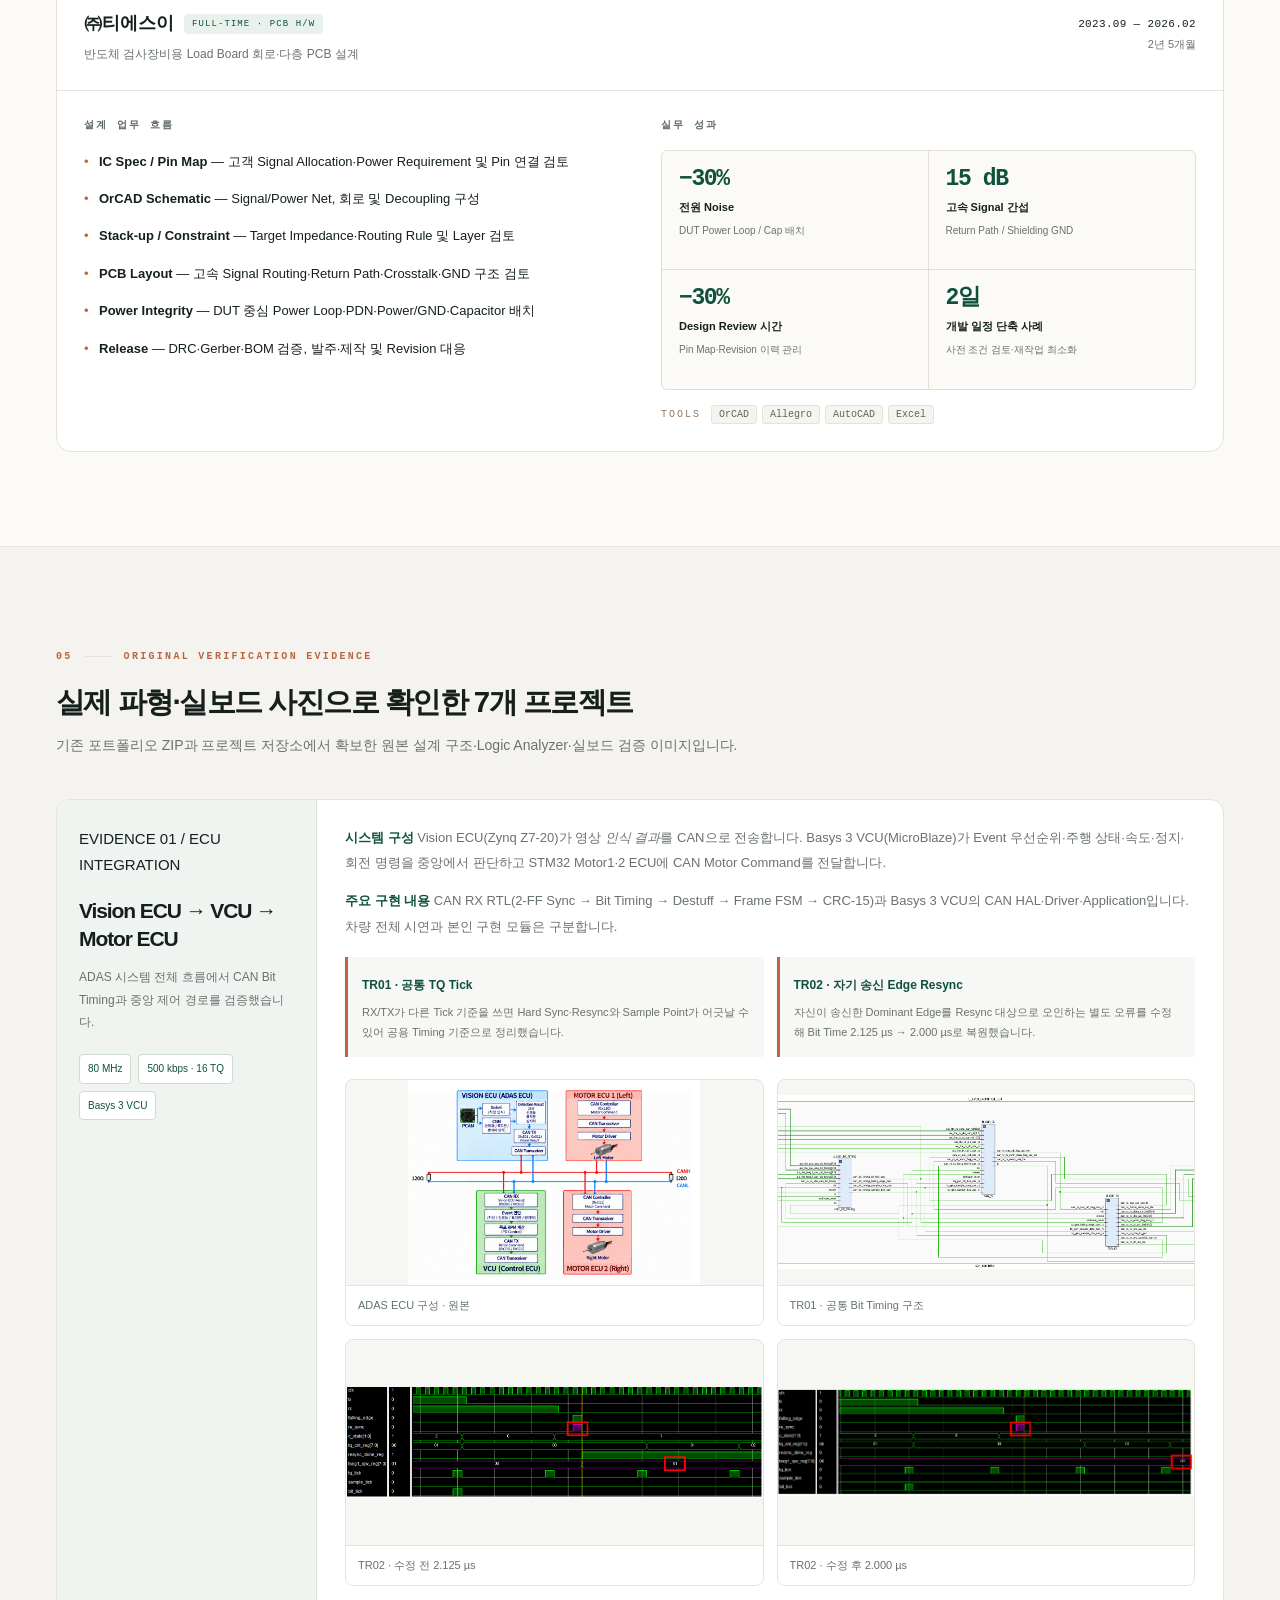
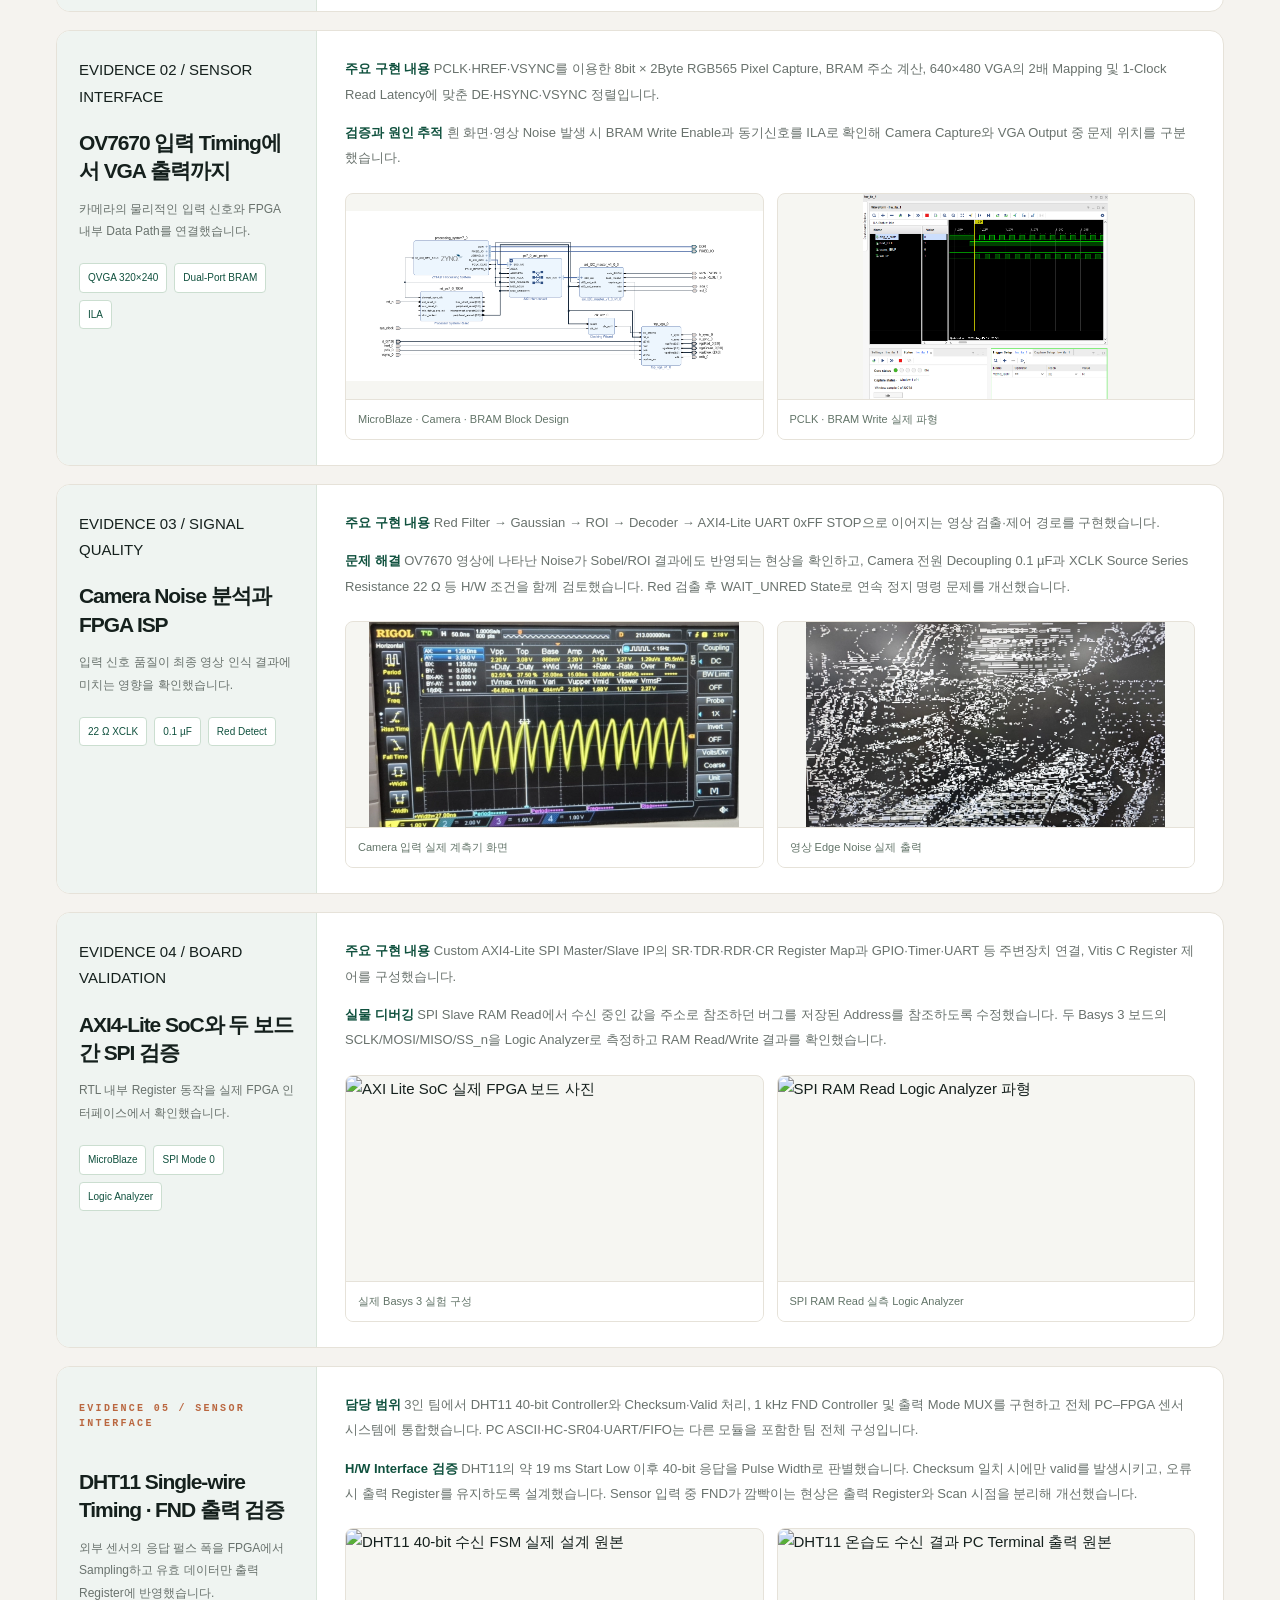
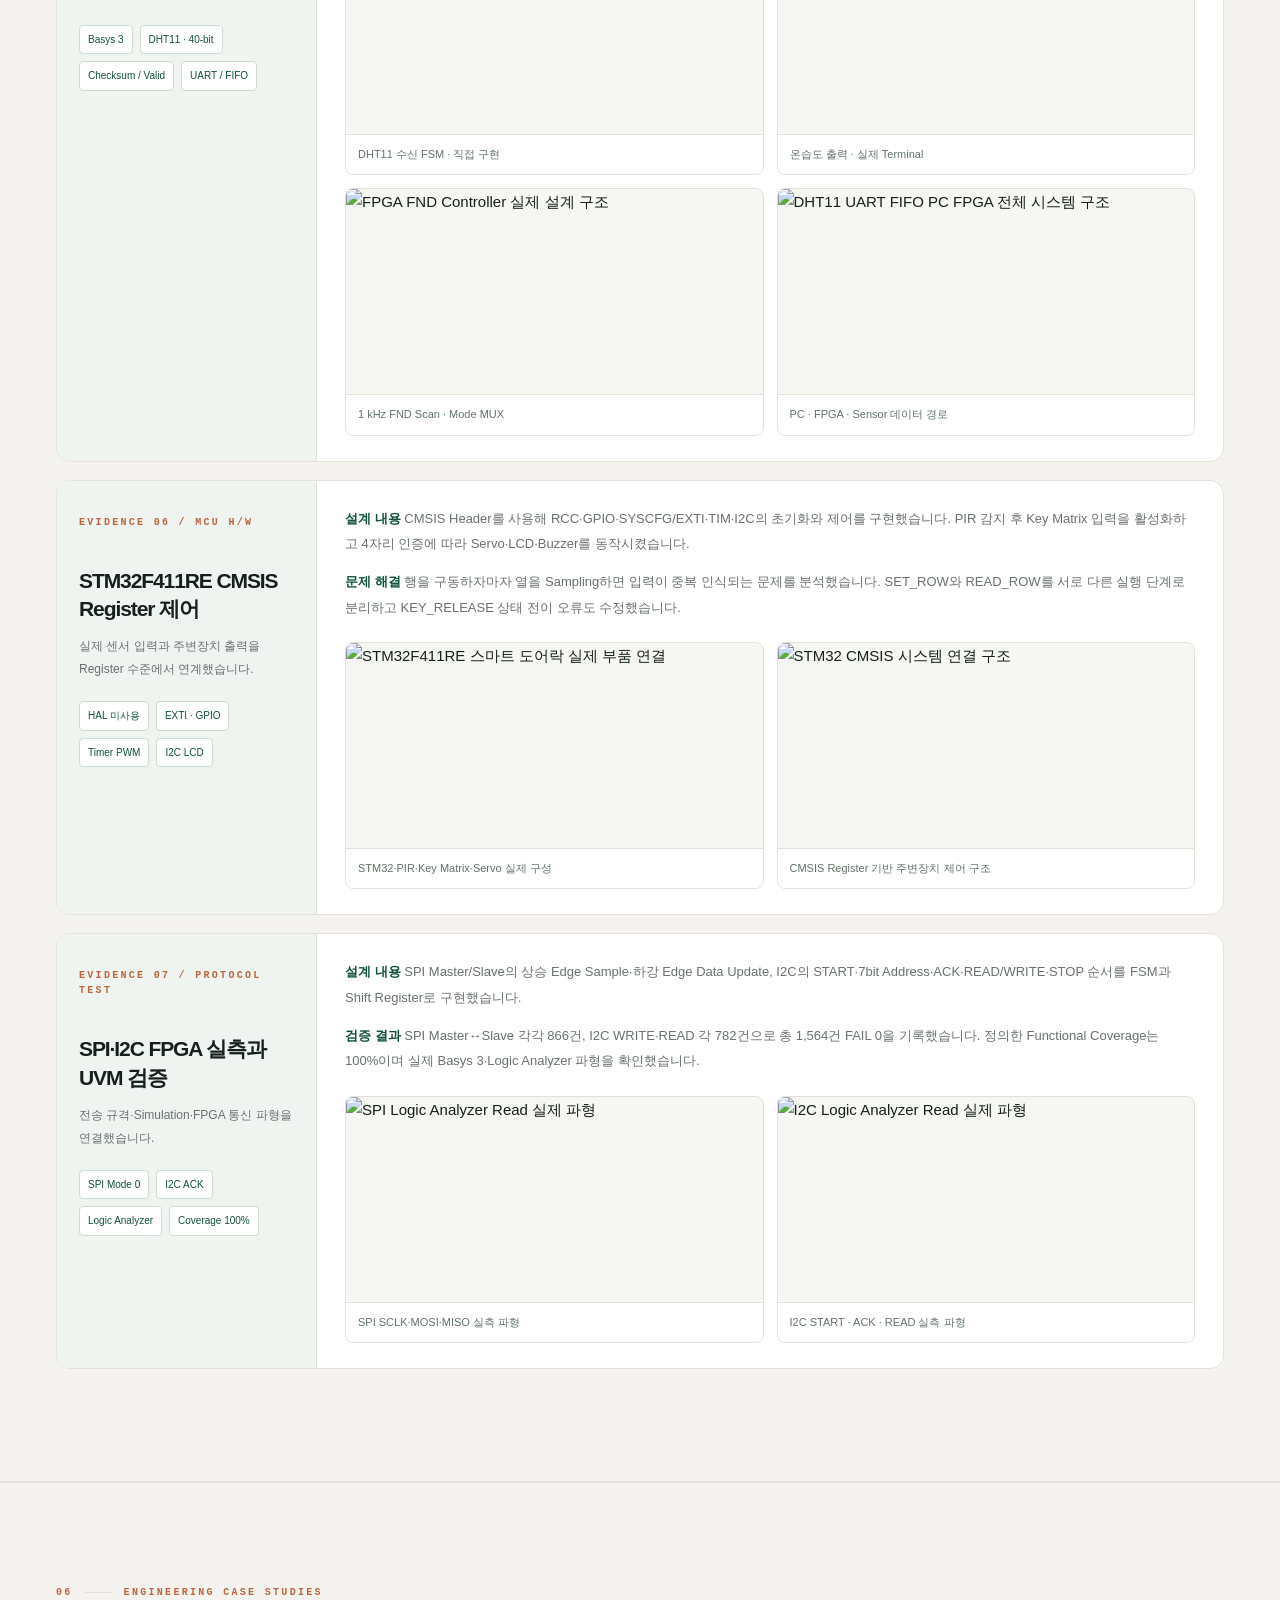
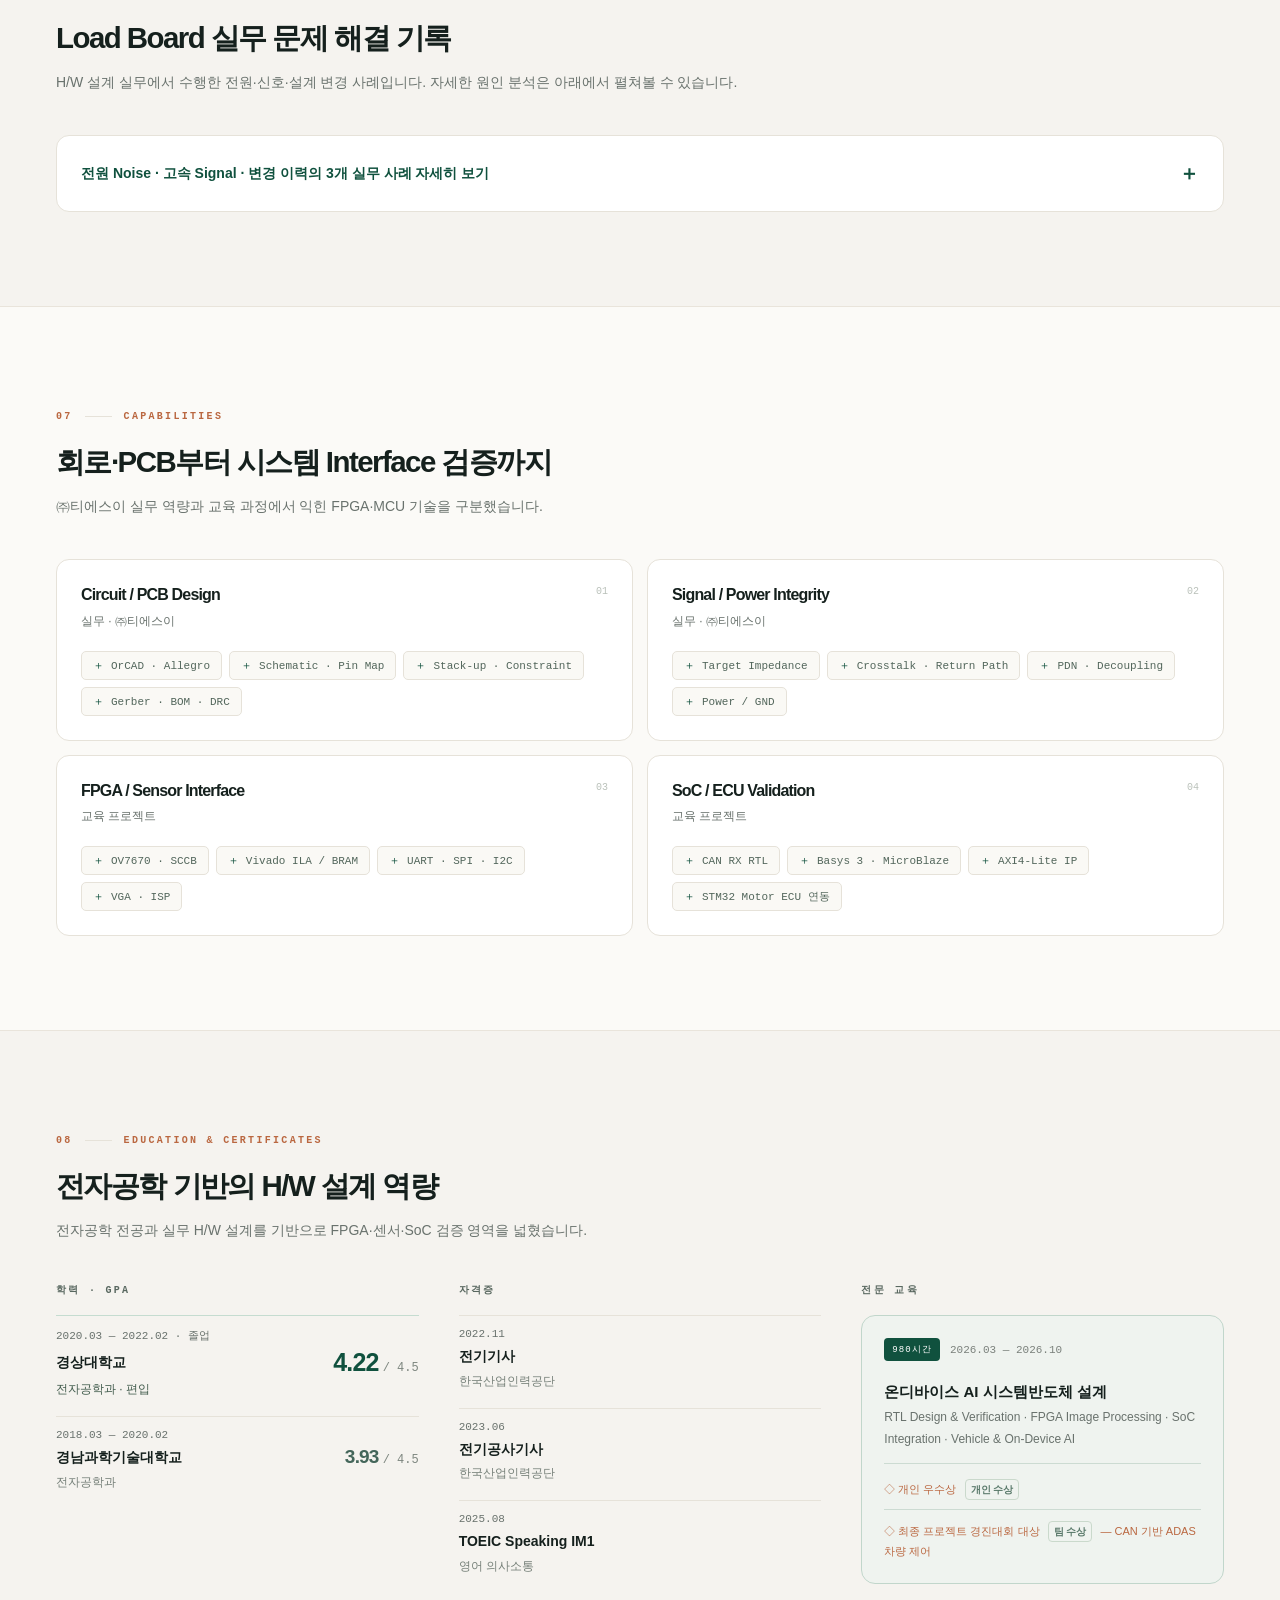
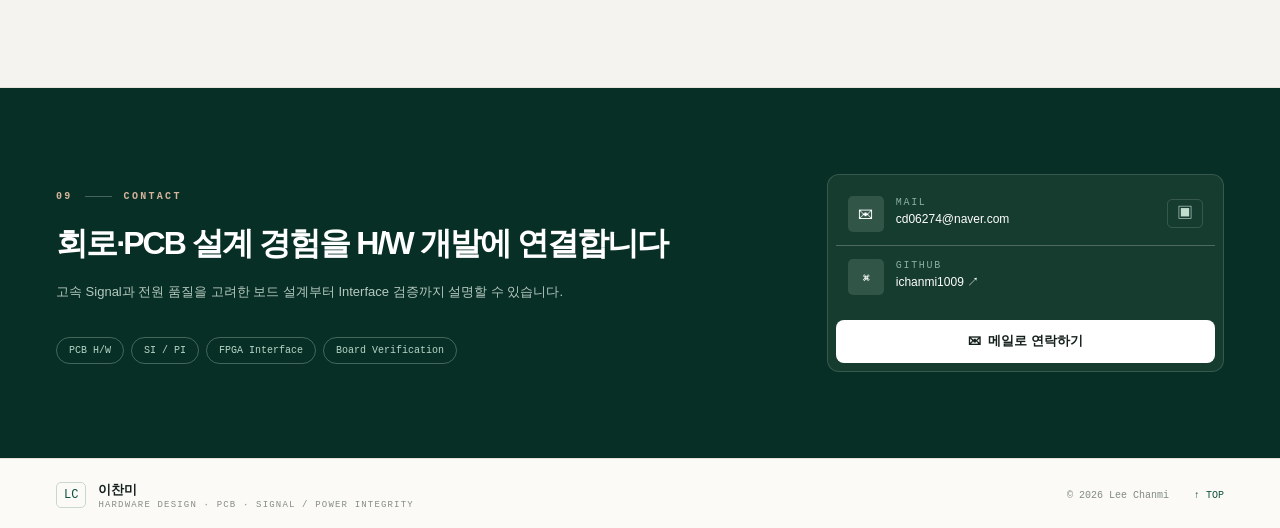
==== commit 6e686050: "Make CAN-based ADAS the leading featured H/W project, first project card and first technical evidenc" ====
--- a/hardware/index.html
+++ b/hardware/index.html
@@ -48,21 +48,18 @@
 <h1 id="hero-heading">IC 설계 조건을,<br/><span>실제 H/W로 구현합니다.</span></h1>
 <p class="hero-description">Load Board에서 IC Spec을 실제 회로·PCB 설계로 구현했고, FPGA·센서·ECU 프로젝트에서는 Camera 입력, FPGA Data Path, CAN 통신, 실보드 검증까지 경험했습니다. 보드 설계 실무와 H/W 시스템 프로젝트를 함께 보여주는 포트폴리오입니다.</p>
 <div class="hero-focus-tags" aria-label="주요 역량"><span>OrCAD · Allegro</span><span>SI / PI · PDN</span><span>FPGA · Sensor Interface</span></div>
-<div class="hero-buttons"><a class="btn btn-green btn-large" href="#projects">주요 프로젝트 7개 <span aria-hidden="true">→</span></a><a class="btn btn-outline btn-large" href="#experience">H/W 설계 경력 보기</a></div>
+<div class="hero-buttons"><a class="btn btn-green btn-large" href="#projects">CAN ADAS 대표 프로젝트 보기 <span aria-hidden="true">→</span></a><a class="btn btn-outline btn-large" href="#experience">H/W 설계 경력 보기</a></div>
 <div class="hero-meta"><a href="https://github.com/ichanmi1009" target="_blank" rel="noopener noreferrer"><span aria-hidden="true">⌘</span> ichanmi1009</a><span>⌾ Board · Camera · FPGA · CAN</span><span class="hero-gpa">GPA <strong>4.22 / 4.5</strong></span><span class="hero-award">◇ 개인 우수상 · 팀 대상</span></div></div>
 <div class="hero-visual"><div aria-label="PCB 표면의 실제 배선과 전자부품 이미지" class="pcb-image" role="img"><img alt="PCB 표면의 배선과 전자부품 클로즈업" loading="eager" src="[data-uri]"/><div class="pcb-caption"><span>THE SIGNAL &amp; POWER PATH</span><strong>IC SPEC <i>→</i> PCB <i>→</i> VALIDATION</strong></div></div><div class="floating-note"><small>RECOGNITION</small><strong>개인 우수상 · 팀 경진대회 대상</strong></div></div></div>
 <div aria-label="실무 경력 및 성과" class="container metrics-panel"><div class="metric"><strong>2년 5개월</strong><span>Load Board PCB 설계 실무</span></div><div class="metric"><strong>−30%</strong><span>DUT 전원 Noise 감소</span></div><div class="metric"><strong>7</strong><span>FPGA · 센서 · ECU 검증 프로젝트</span></div><div class="metric"><strong>대상</strong><span>최종 프로젝트 경진대회 · 팀 수상</span></div></div></section>
-<section aria-labelledby="cases-heading" class="section section-alt rtl-feature-section" id="cases"><div class="container"><div class="section-intro"><span class="section-num">02 <span></span> FEATURED H/W WORK</span><h2 id="cases-heading">실무와 H/W 프로젝트에서 검증한 설계</h2><p>Load Board의 Signal/Power 개선과 FPGA Camera·CAN ECU 프로젝트를 대표 사례로 소개합니다. 원본 파형과 실보드 결과를 확인할 수 있습니다.</p></div><div class="rtl-feature-grid"><a class="rtl-feature-card" href="#experience"><div class="rtl-feature-top"><span class="rtl-feature-type">POWER INTEGRITY</span><span class="rtl-feature-index">01</span></div><h3>DUT 전원 Noise 개선</h3><p>DUT–Capacitor–GND Power Loop와 Decoupling Capacitor 배치를 검토하고 Power/GND 경로를 수정했습니다.</p><div class="rtl-feature-spec">−30% · Power Loop · PDN · Decoupling</div><div class="rtl-feature-link">문제 분석·설계 변경 보기 <span aria-hidden="true">↗</span></div></a><a class="rtl-feature-card" href="#hw-isp" aria-label="FPGA ISP Camera 입력 Noise와 Red Detect 검증 자세히 보기"><div class="rtl-feature-top"><span class="rtl-feature-type">FPGA · CAMERA INTERFACE</span><span class="rtl-feature-index">02</span></div><h3>OV7670 · FPGA ISP</h3><p>Camera 전원·XCLK 입력 조건을 검토하며 영상 Noise를 분석하고, FPGA에서 Red Filter·ROI·UART 제어 경로를 구현했습니다.</p><div class="rtl-feature-spec">0.1 µF Decoupling · XCLK 22 Ω<br/>실제 Oscilloscope·ISP 출력 검증</div><div class="rtl-feature-link">Camera H/W 원본 검증 보기 <span aria-hidden="true">↗</span></div></a><a class="rtl-feature-card" href="#hw-can" aria-label="Vision ECU VCU Motor ECU 통합 검증 자세히 보기"><div class="rtl-feature-top"><span class="rtl-feature-type">ECU · CAN INTEGRATION</span><span class="rtl-feature-index">03</span></div><h3>Vision ECU → VCU → Motor ECU</h3><p>Vision ECU 인식 결과를 Basys 3 VCU에서 중앙 처리하고 STM32 Motor ECU에 전달하는 CAN 기반 ADAS 시스템을 구성했습니다.</p><div class="rtl-feature-spec">80 MHz · 500 kbps · 16 TQ<br/>자기 송신 Resync 2.125→2.000 µs 복원</div><div class="rtl-feature-link">ECU 제어 구조·파형 보기 <span aria-hidden="true">↗</span></div></a></div></div></section>
-<section id="projects" class="section" aria-labelledby="projects-heading"><div class="container"><div class="section-intro"><span class="section-num">03 <span></span> HARDWARE SYSTEM PROJECTS</span><h2 id="projects-heading">직접 구현하고 실보드로 확인한 7개 프로젝트</h2><p>Camera·FPGA ISP·CAN ECU·AXI4-Lite와 DHT11 센서·STM32·SPI/I2C 실보드 연동을 선별했습니다. 모두 교육 프로젝트이며 본인 구현 범위와 H/W 인터페이스 검증을 중심으로 정리했습니다.</p></div><div class="project-grid"><article class="project-card hw-project"><div class="project-card-top"><div class="category-line"><span class="mini-label">CAMERA · H/W INTERFACE</span></div><span class="card-index">01</span></div><a class="hw-project-preview" href="#hw-ov" aria-label="OV7670 Camera–BRAM–VGA 상세 보기"><img src="../assets/notion-originals/ov7670-block-design.png" loading="lazy" alt="OV7670 Camera–BRAM–VGA 원본 검증 자료"/></a><h3><a href="#hw-ov">OV7670 Camera–BRAM–VGA</a></h3><p class="summary">Camera PCLK·HREF·VSYNC 기반 Pixel Capture와 BRAM Write, VGA Read Latency 정렬을 구현했습니다.</p><ul class="highlights"><li>QVGA 320×240 / RGB565 → VGA 640×480</li><li>BRAM Read 1 Clock Latency에 Sync 정렬</li><li>SCCB 초기화·ILA Write Enable 검증</li></ul><div class="project-card-footer"><a class="case-link" href="#hw-ov">상세 구현·원본 파형 보기 →</a></div></article><article class="project-card hw-project"><div class="project-card-top"><div class="category-line"><span class="mini-label">FPGA · SIGNAL QUALITY</span></div><span class="card-index">02</span></div><a class="hw-project-preview" href="#hw-isp" aria-label="FPGA ADAS ISP · Camera Noise 상세 보기"><img src="../assets/notion-originals/isp-oscilloscope-1.png" loading="lazy" alt="FPGA ADAS ISP · Camera Noise 원본 검증 자료"/></a><h3><a href="#hw-isp">FPGA ADAS ISP · Camera Noise</a></h3><p class="summary">카메라 H/W 입력 품질이 Sobel·Red Detection 결과에 미치는 영향을 분석하고 ISP·UART 제어를 연동했습니다.</p><ul class="highlights"><li>0.1 µF Decoupling / XCLK 22 Ω 검토</li><li>Red Filter → ROI → Red Decoder</li><li>UART 0xFF STOP · WAIT_UNRED 처리</li></ul><div class="project-card-footer"><a class="case-link" href="#hw-isp">상세 구현·원본 파형 보기 →</a></div></article><article class="project-card hw-project"><div class="project-card-top"><div class="category-line"><span class="mini-label">ECU · HARDWARE / FIRMWARE</span></div><span class="card-index">03</span></div><a class="hw-project-preview" href="#hw-can" aria-label="CAN 기반 ADAS ECU 시스템 상세 보기"><img src="../assets/original-can/can-ecu-architecture.png" loading="lazy" alt="CAN 기반 ADAS ECU 시스템 원본 검증 자료"/></a><h3><a href="#hw-can">CAN 기반 ADAS ECU 시스템</a></h3><p class="summary">Vision ECU가 전달한 인식 결과를 Basys 3 VCU가 판단하고 STM32 Motor ECU로 제어 명령을 송신하는 시스템입니다.</p><ul class="highlights"><li>CAN RX RTL · 80 MHz / 500 kbps / 16 TQ</li><li>공통 Timing / 자기 송신 Edge Resync 별도 분석</li><li>Basys 3 MicroBlaze VCU 중앙 제어</li></ul><div class="project-card-footer"><a class="case-link" href="#hw-can">상세 구현·원본 파형 보기 →</a></div></article><article class="project-card hw-project"><div class="project-card-top"><div class="category-line"><span class="mini-label">SOC · BOARD INTEGRATION</span></div><span class="card-index">04</span></div><a class="hw-project-preview" href="#hw-axi" aria-label="AXI4-Lite Peripheral · 실보드 검증 상세 보기"><img src="https://raw.githubusercontent.com/ichanmi1009/AXI_Peripheral/main/docs/images/hardware_demo.jpg" loading="lazy" alt="AXI4-Lite Peripheral · 실보드 검증 원본 검증 자료"/></a><h3><a href="#hw-axi">AXI4-Lite Peripheral · 실보드 검증</a></h3><p class="summary">AXI4-Lite SPI IP를 MicroBlaze와 통합하고 두 FPGA 보드의 실제 통신 데이터를 Logic Analyzer로 검증했습니다.</p><ul class="highlights"><li>SR / TDR / RDR / CR Register Map</li><li>SPI RAM Read Address Latch 문제 수정</li><li>SCLK·MOSI·MISO·SS_n 실측 파형</li></ul><div class="project-card-footer"><a class="case-link" href="#hw-axi">상세 구현·원본 파형 보기 →</a></div></article>
-<article class="project-card hw-project">
+<section aria-labelledby="cases-heading" class="section section-alt rtl-feature-section" id="cases"><div class="container"><div class="section-intro"><span class="section-num">02 <span></span> FEATURED H/W WORK</span><h2 id="cases-heading">CAN ADAS를 중심으로 한 H/W 설계·검증</h2><p>Load Board의 Signal/Power 개선과 FPGA Camera·CAN ECU 프로젝트를 대표 사례로 소개합니다. 원본 파형과 실보드 결과를 확인할 수 있습니다.</p></div><div class="rtl-feature-grid"><a class="rtl-feature-card" href="#hw-can" aria-label="Vision ECU VCU Motor ECU 통합 검증 자세히 보기"><div class="rtl-feature-top"><span class="rtl-feature-type">ECU · CAN INTEGRATION</span><span class="rtl-feature-index">01</span></div><h3>Vision ECU → VCU → Motor ECU</h3><p>Vision ECU 인식 결과를 Basys 3 VCU에서 중앙 처리하고 STM32 Motor ECU에 전달하는 CAN 기반 ADAS 시스템을 구성했습니다.</p><div class="rtl-feature-spec">80 MHz · 500 kbps · 16 TQ<br/>자기 송신 Resync 2.125→2.000 µs 복원</div><div class="rtl-feature-link">ECU 제어 구조·파형 보기 <span aria-hidden="true">↗</span></div></a><a class="rtl-feature-card" href="#experience"><div class="rtl-feature-top"><span class="rtl-feature-type">POWER INTEGRITY</span><span class="rtl-feature-index">02</span></div><h3>DUT 전원 Noise 개선</h3><p>DUT–Capacitor–GND Power Loop와 Decoupling Capacitor 배치를 검토하고 Power/GND 경로를 수정했습니다.</p><div class="rtl-feature-spec">−30% · Power Loop · PDN · Decoupling</div><div class="rtl-feature-link">문제 분석·설계 변경 보기 <span aria-hidden="true">↗</span></div></a><a class="rtl-feature-card" href="#hw-isp" aria-label="FPGA ISP Camera 입력 Noise와 Red Detect 검증 자세히 보기"><div class="rtl-feature-top"><span class="rtl-feature-type">FPGA · CAMERA INTERFACE</span><span class="rtl-feature-index">03</span></div><h3>OV7670 · FPGA ISP</h3><p>Camera 전원·XCLK 입력 조건을 검토하며 영상 Noise를 분석하고, FPGA에서 Red Filter·ROI·UART 제어 경로를 구현했습니다.</p><div class="rtl-feature-spec">0.1 µF Decoupling · XCLK 22 Ω<br/>실제 Oscilloscope·ISP 출력 검증</div><div class="rtl-feature-link">Camera H/W 원본 검증 보기 <span aria-hidden="true">↗</span></div></a></div></div></section>
+<section id="projects" class="section" aria-labelledby="projects-heading"><div class="container"><div class="section-intro"><span class="section-num">03 <span></span> HARDWARE SYSTEM PROJECTS</span><h2 id="projects-heading">CAN ADAS부터 센서·FPGA 인터페이스까지</h2><p>CAN 기반 ADAS 차량 제어를 대표 프로젝트로 두고 Camera·FPGA ISP·AXI4-Lite·DHT11 센서·STM32·SPI/I2C 실보드 연동을 선별했습니다. 모두 교육 프로젝트이며 본인 구현 범위와 H/W 인터페이스 검증을 중심으로 정리했습니다.</p></div><div class="project-grid"><article class="project-card hw-project"><div class="project-card-top"><div class="category-line"><span class="mini-label">ECU · HARDWARE / FIRMWARE</span></div><span class="card-index">01</span></div><a class="hw-project-preview" href="#hw-can" aria-label="CAN 기반 ADAS ECU 시스템 상세 보기"><img src="../assets/original-can/can-ecu-architecture.png" loading="lazy" alt="CAN 기반 ADAS ECU 시스템 원본 검증 자료"/></a><h3><a href="#hw-can">CAN 기반 ADAS ECU 시스템</a></h3><p class="summary">Vision ECU가 전달한 인식 결과를 Basys 3 VCU가 판단하고 STM32 Motor ECU로 제어 명령을 송신하는 시스템입니다.</p><ul class="highlights"><li>CAN RX RTL · 80 MHz / 500 kbps / 16 TQ</li><li>공통 Timing / 자기 송신 Edge Resync 별도 분석</li><li>Basys 3 MicroBlaze VCU 중앙 제어</li></ul><div class="project-card-footer"><a class="case-link" href="#hw-can">상세 구현·원본 파형 보기 →</a></div></article><article class="project-card hw-project"><div class="project-card-top"><div class="category-line"><span class="mini-label">CAMERA · H/W INTERFACE</span></div><span class="card-index">02</span></div><a class="hw-project-preview" href="#hw-ov" aria-label="OV7670 Camera–BRAM–VGA 상세 보기"><img src="../assets/notion-originals/ov7670-block-design.png" loading="lazy" alt="OV7670 Camera–BRAM–VGA 원본 검증 자료"/></a><h3><a href="#hw-ov">OV7670 Camera–BRAM–VGA</a></h3><p class="summary">Camera PCLK·HREF·VSYNC 기반 Pixel Capture와 BRAM Write, VGA Read Latency 정렬을 구현했습니다.</p><ul class="highlights"><li>QVGA 320×240 / RGB565 → VGA 640×480</li><li>BRAM Read 1 Clock Latency에 Sync 정렬</li><li>SCCB 초기화·ILA Write Enable 검증</li></ul><div class="project-card-footer"><a class="case-link" href="#hw-ov">상세 구현·원본 파형 보기 →</a></div></article><article class="project-card hw-project"><div class="project-card-top"><div class="category-line"><span class="mini-label">FPGA · SIGNAL QUALITY</span></div><span class="card-index">03</span></div><a class="hw-project-preview" href="#hw-isp" aria-label="FPGA ADAS ISP · Camera Noise 상세 보기"><img src="../assets/notion-originals/isp-oscilloscope-1.png" loading="lazy" alt="FPGA ADAS ISP · Camera Noise 원본 검증 자료"/></a><h3><a href="#hw-isp">FPGA ADAS ISP · Camera Noise</a></h3><p class="summary">카메라 H/W 입력 품질이 Sobel·Red Detection 결과에 미치는 영향을 분석하고 ISP·UART 제어를 연동했습니다.</p><ul class="highlights"><li>0.1 µF Decoupling / XCLK 22 Ω 검토</li><li>Red Filter → ROI → Red Decoder</li><li>UART 0xFF STOP · WAIT_UNRED 처리</li></ul><div class="project-card-footer"><a class="case-link" href="#hw-isp">상세 구현·원본 파형 보기 →</a></div></article><article class="project-card hw-project"><div class="project-card-top"><div class="category-line"><span class="mini-label">SOC · BOARD INTEGRATION</span></div><span class="card-index">04</span></div><a class="hw-project-preview" href="#hw-axi" aria-label="AXI4-Lite Peripheral · 실보드 검증 상세 보기"><img src="https://raw.githubusercontent.com/ichanmi1009/AXI_Peripheral/main/docs/images/hardware_demo.jpg" loading="lazy" alt="AXI4-Lite Peripheral · 실보드 검증 원본 검증 자료"/></a><h3><a href="#hw-axi">AXI4-Lite Peripheral · 실보드 검증</a></h3><p class="summary">AXI4-Lite SPI IP를 MicroBlaze와 통합하고 두 FPGA 보드의 실제 통신 데이터를 Logic Analyzer로 검증했습니다.</p><ul class="highlights"><li>SR / TDR / RDR / CR Register Map</li><li>SPI RAM Read Address Latch 문제 수정</li><li>SCLK·MOSI·MISO·SS_n 실측 파형</li></ul><div class="project-card-footer"><a class="case-link" href="#hw-axi">상세 구현·원본 파형 보기 →</a></div></article><article class="project-card hw-project">
 <div class="project-card-top"><div class="category-line"><span class="mini-label">SENSOR · FPGA INTERFACE</span></div><span class="card-index">05</span></div>
 <a class="hw-project-preview" href="#hw-dht11" aria-label="DHT11 센서 FPGA 연동 프로젝트 상세 보기"><img src="https://raw.githubusercontent.com/ichanmi1009/UART-FIFO-SENSOR-stopwatch_watch/main/assets/dht11_terminal.jpg" loading="lazy" alt="DHT11 센서 수신 결과를 확인한 실제 PC Terminal 출력"/></a>
 <h3><a href="#hw-dht11">DHT11 센서 · FPGA UART/FIFO 연동</a></h3>
 <p class="summary">DHT11의 40-bit Single-wire 응답을 FPGA에서 직접 수신하고, 온습도·거리·시계 값을 UART/FIFO 및 4자리 FND 출력 시스템과 연동했습니다.</p>
 <ul class="highlights"><li>Start Low 약 19 ms · High Pulse Width로 0/1 판별</li><li>40-bit Shift Register · Checksum 확인 후 valid 출력</li><li>1 kHz FND Scan · Mode MUX · 수신 중 깜빡임 개선</li></ul>
-<div class="project-card-footer"><a class="case-link" href="#hw-dht11">센서 Timing·원본 검증 자료 보기 →</a></div></article>
-<article class="project-card hw-project"><div class="project-card-top"><div class="category-line"><span class="mini-label">MCU · BOARD INTERFACE</span></div><span class="card-index">06</span></div><a class="hw-project-preview" href="#hw-stm32" aria-label="STM32 CMSIS 스마트 도어락 상세 보기"><img src="https://raw.githubusercontent.com/ichanmi1009/STM32-SmartDoorLock/main/docs/images/hardware.jpg" loading="lazy" alt="STM32 CMSIS 스마트 도어락 실제 검증 이미지"/></a><h3><a href="#hw-stm32">STM32 CMSIS 스마트 도어락</a></h3><p class="summary">STM32F411RE에서 HAL 없이 CMSIS Register로 PIR·Key Matrix·Servo PWM·I2C LCD·Buzzer를 제어했습니다.</p><ul class="highlights"><li>GPIO·EXTI·TIM·I2C Register 직접 제어</li><li>Keypad 중복 입력을 비블로킹 FSM으로 해결</li><li>PIR → 4자리 인증 → Servo·LCD 실보드 검증</li></ul><div class="project-card-footer"><a class="case-link" href="#hw-stm32">상세 구현·실제 자료 보기 →</a></div></article>
-<article class="project-card hw-project"><div class="project-card-top"><div class="category-line"><span class="mini-label">FPGA · LOGIC ANALYZER</span></div><span class="card-index">07</span></div><a class="hw-project-preview" href="#hw-spi" aria-label="SPI·I2C FPGA 통신 검증 상세 보기"><img src="https://raw.githubusercontent.com/ichanmi1009/UVM_SPI_I2C_Verification/main/docs/images/spi_fpga.png" loading="lazy" alt="SPI·I2C FPGA 통신 검증 실제 검증 이미지"/></a><h3><a href="#hw-spi">SPI·I2C FPGA 통신 검증</a></h3><p class="summary">SPI·I2C Master/Slave RTL을 FPGA 보드에 연동하고 Logic Analyzer와 UVM Scoreboard를 통해 통신 동작을 검증했습니다.</p><ul class="highlights"><li>SPI Mode 0 SCLK·MOSI·MISO·SS_n 파형</li><li>I2C START·ACK·READ/WRITE 경로</li><li>SPI 866·I2C 1,564건 / FAIL 0 · Coverage 100%</li></ul><div class="project-card-footer"><a class="case-link" href="#hw-spi">상세 구현·실제 자료 보기 →</a></div></article>
+<div class="project-card-footer"><a class="case-link" href="#hw-dht11">센서 Timing·원본 검증 자료 보기 →</a></div></article><article class="project-card hw-project"><div class="project-card-top"><div class="category-line"><span class="mini-label">MCU · BOARD INTERFACE</span></div><span class="card-index">06</span></div><a class="hw-project-preview" href="#hw-stm32" aria-label="STM32 CMSIS 스마트 도어락 상세 보기"><img src="https://raw.githubusercontent.com/ichanmi1009/STM32-SmartDoorLock/main/docs/images/hardware.jpg" loading="lazy" alt="STM32 CMSIS 스마트 도어락 실제 검증 이미지"/></a><h3><a href="#hw-stm32">STM32 CMSIS 스마트 도어락</a></h3><p class="summary">STM32F411RE에서 HAL 없이 CMSIS Register로 PIR·Key Matrix·Servo PWM·I2C LCD·Buzzer를 제어했습니다.</p><ul class="highlights"><li>GPIO·EXTI·TIM·I2C Register 직접 제어</li><li>Keypad 중복 입력을 비블로킹 FSM으로 해결</li><li>PIR → 4자리 인증 → Servo·LCD 실보드 검증</li></ul><div class="project-card-footer"><a class="case-link" href="#hw-stm32">상세 구현·실제 자료 보기 →</a></div></article><article class="project-card hw-project"><div class="project-card-top"><div class="category-line"><span class="mini-label">FPGA · LOGIC ANALYZER</span></div><span class="card-index">07</span></div><a class="hw-project-preview" href="#hw-spi" aria-label="SPI·I2C FPGA 통신 검증 상세 보기"><img src="https://raw.githubusercontent.com/ichanmi1009/UVM_SPI_I2C_Verification/main/docs/images/spi_fpga.png" loading="lazy" alt="SPI·I2C FPGA 통신 검증 실제 검증 이미지"/></a><h3><a href="#hw-spi">SPI·I2C FPGA 통신 검증</a></h3><p class="summary">SPI·I2C Master/Slave RTL을 FPGA 보드에 연동하고 Logic Analyzer와 UVM Scoreboard를 통해 통신 동작을 검증했습니다.</p><ul class="highlights"><li>SPI Mode 0 SCLK·MOSI·MISO·SS_n 파형</li><li>I2C START·ACK·READ/WRITE 경로</li><li>SPI 866·I2C 1,564건 / FAIL 0 · Coverage 100%</li></ul><div class="project-card-footer"><a class="case-link" href="#hw-spi">상세 구현·실제 자료 보기 →</a></div></article>
 </div></div></section>
 <section aria-labelledby="experience-heading" class="section" id="experience"><div class="container"><div class="section-intro"><span class="section-num">04 <span></span> PROFESSIONAL EXPERIENCE</span><h2 id="experience-heading">IC Spec부터 PCB 제작 대응까지</h2><p>㈜티에스이에서 2023.09~2026.02 동안 수행한 반도체 검사장비용 Load Board 설계 실무입니다.</p></div><div class="experience-panel">
 <div class="experience-title"><div><div class="company-name"><strong>㈜티에스이</strong><span class="small-pill">FULL-TIME · PCB H/W</span></div><p>반도체 검사장비용 Load Board 회로·다층 PCB 설계</p></div><div class="work-period"><strong>2023.09 — 2026.02</strong><small>2년 5개월</small></div></div>
@@ -79,23 +76,23 @@
 <div><strong>−30%</strong><span>Design Review 시간</span><small>Pin Map·Revision 이력 관리</small></div>
 <div><strong>2일</strong><span>개발 일정 단축 사례</span><small>사전 조건 검토·재작업 최소화</small></div>
 </div><div class="tool-line"><span>TOOLS</span><span class="tag">OrCAD</span><span class="tag">Allegro</span><span class="tag">AutoCAD</span><span class="tag">Excel</span></div></div></div></div></div></section>
-<section class="section section-alt hw-dossiers" id="dossiers"><div class="container"><div class="section-intro"><span class="section-num">05 <span></span> ORIGINAL VERIFICATION EVIDENCE</span><h2>실제 파형·실보드 사진으로 확인한 7개 프로젝트</h2><p>기존 포트폴리오 ZIP과 프로젝트 저장소에서 확보한 원본 설계 구조·Logic Analyzer·실보드 검증 이미지입니다.</p></div><article class="hw-dossier" id="hw-ov">
-  <div class="dossier-side"><span class="section-no">EVIDENCE 01 / SENSOR INTERFACE</span><h3>OV7670 입력 Timing에서 VGA 출력까지</h3><p>카메라의 물리적인 입력 신호와 FPGA 내부 Data Path를 연결했습니다.</p><div class="dossier-chips"><span>QVGA 320×240</span><span>Dual-Port BRAM</span><span>ILA</span></div></div>
+<section class="section section-alt hw-dossiers" id="dossiers"><div class="container"><div class="section-intro"><span class="section-num">05 <span></span> ORIGINAL VERIFICATION EVIDENCE</span><h2>실제 파형·실보드 사진으로 확인한 7개 프로젝트</h2><p>기존 포트폴리오 ZIP과 프로젝트 저장소에서 확보한 원본 설계 구조·Logic Analyzer·실보드 검증 이미지입니다.</p></div><article class="hw-dossier" id="hw-can">
+  <div class="dossier-side"><span class="section-no">EVIDENCE 01 / ECU INTEGRATION</span><h3>Vision ECU → VCU → Motor ECU</h3><p>ADAS 시스템 전체 흐름에서 CAN Bit Timing과 중앙 제어 경로를 검증했습니다.</p><div class="dossier-chips"><span>80 MHz</span><span>500 kbps · 16 TQ</span><span>Basys 3 VCU</span></div></div>
+  <div class="dossier-main"><p><strong>시스템 구성</strong> Vision ECU(Zynq Z7-20)가 영상 <em>인식 결과</em>를 CAN으로 전송합니다. Basys 3 VCU(MicroBlaze)가 Event 우선순위·주행 상태·속도·정지·회전 명령을 중앙에서 판단하고 STM32 Motor1·2 ECU에 CAN Motor Command를 전달합니다.</p><p><strong>주요 구현 내용</strong> CAN RX RTL(2-FF Sync → Bit Timing → Destuff → Frame FSM → CRC-15)과 Basys 3 VCU의 CAN HAL·Driver·Application입니다. 차량 전체 시연과 본인 구현 모듈은 구분합니다.</p>
+    <div class="dossier-issues"><div><b>TR01 · 공통 TQ Tick</b><p>RX/TX가 다른 Tick 기준을 쓰면 Hard Sync·Resync와 Sample Point가 어긋날 수 있어 공용 Timing 기준으로 정리했습니다.</p></div><div><b>TR02 · 자기 송신 Edge Resync</b><p>자신이 송신한 Dominant Edge를 Resync 대상으로 오인하는 별도 오류를 수정해 Bit Time 2.125 µs → 2.000 µs로 복원했습니다.</p></div></div>
+    <div class="dossier-gallery"><figure><img loading="lazy" src="../assets/original-can/can-ecu-architecture.png" alt="Vision ECU Basys 3 VCU STM32 Motor ECU 구조 원본"><figcaption>ADAS ECU 구성 · 원본</figcaption></figure><figure><img loading="lazy" src="../assets/original-can/can-common-timing-structure.png" alt="RX TX 공통 Timing 구조도"><figcaption>TR01 · 공통 Bit Timing 구조</figcaption></figure><figure><img loading="lazy" src="../assets/original-can/can-self-resync-before.png" alt="자기 송신 Resync 오류 수정 전 파형"><figcaption>TR02 · 수정 전 2.125 µs</figcaption></figure><figure><img loading="lazy" src="../assets/original-can/can-self-resync-after.png" alt="자기 송신 Resync 오류 수정 후 파형"><figcaption>TR02 · 수정 후 2.000 µs</figcaption></figure></div>
+  </div>
+</article>
+<article class="hw-dossier" id="hw-ov">
+  <div class="dossier-side"><span class="section-no">EVIDENCE 02 / SENSOR INTERFACE</span><h3>OV7670 입력 Timing에서 VGA 출력까지</h3><p>카메라의 물리적인 입력 신호와 FPGA 내부 Data Path를 연결했습니다.</p><div class="dossier-chips"><span>QVGA 320×240</span><span>Dual-Port BRAM</span><span>ILA</span></div></div>
   <div class="dossier-main"><p><strong>주요 구현 내용</strong> PCLK·HREF·VSYNC를 이용한 8bit × 2Byte RGB565 Pixel Capture, BRAM 주소 계산, 640×480 VGA의 2배 Mapping 및 1-Clock Read Latency에 맞춘 DE·HSYNC·VSYNC 정렬입니다.</p><p><strong>검증과 원인 추적</strong> 흰 화면·영상 Noise 발생 시 BRAM Write Enable과 동기신호를 ILA로 확인해 Camera Capture와 VGA Output 중 문제 위치를 구분했습니다.</p>
     <div class="dossier-gallery"><figure><img loading="lazy" src="../assets/notion-originals/ov7670-block-design.png" alt="OV7670 및 BRAM VGA 실제 Block Design"><figcaption>MicroBlaze · Camera · BRAM Block Design</figcaption></figure><figure><img loading="lazy" src="../assets/notion-originals/ov7670-bram-write-wave.png" alt="OV7670 BRAM Write 실제 검증 파형"><figcaption>PCLK · BRAM Write 실제 파형</figcaption></figure></div>
   </div>
 </article>
 <article class="hw-dossier" id="hw-isp">
-  <div class="dossier-side"><span class="section-no">EVIDENCE 02 / SIGNAL QUALITY</span><h3>Camera Noise 분석과 FPGA ISP</h3><p>입력 신호 품질이 최종 영상 인식 결과에 미치는 영향을 확인했습니다.</p><div class="dossier-chips"><span>22 Ω XCLK</span><span>0.1 µF</span><span>Red Detect</span></div></div>
+  <div class="dossier-side"><span class="section-no">EVIDENCE 03 / SIGNAL QUALITY</span><h3>Camera Noise 분석과 FPGA ISP</h3><p>입력 신호 품질이 최종 영상 인식 결과에 미치는 영향을 확인했습니다.</p><div class="dossier-chips"><span>22 Ω XCLK</span><span>0.1 µF</span><span>Red Detect</span></div></div>
   <div class="dossier-main"><p><strong>주요 구현 내용</strong> Red Filter → Gaussian → ROI → Decoder → AXI4-Lite UART 0xFF STOP으로 이어지는 영상 검출·제어 경로를 구현했습니다.</p><p><strong>문제 해결</strong> OV7670 영상에 나타난 Noise가 Sobel/ROI 결과에도 반영되는 현상을 확인하고, Camera 전원 Decoupling 0.1 µF과 XCLK Source Series Resistance 22 Ω 등 H/W 조건을 함께 검토했습니다. Red 검출 후 WAIT_UNRED State로 연속 정지 명령 문제를 개선했습니다.</p>
     <div class="dossier-gallery"><figure><img loading="lazy" src="../assets/notion-originals/isp-oscilloscope-1.png" alt="FPGA Camera 인터페이스 실제 오실로스코프 측정"><figcaption>Camera 입력 실제 계측기 화면</figcaption></figure><figure><img loading="lazy" src="../assets/notion-originals/isp-sobel-noisy-output.png" alt="Sobel 영상 Noise 실제 출력"><figcaption>영상 Edge Noise 실제 출력</figcaption></figure></div>
-  </div>
-</article>
-<article class="hw-dossier" id="hw-can">
-  <div class="dossier-side"><span class="section-no">EVIDENCE 03 / ECU INTEGRATION</span><h3>Vision ECU → VCU → Motor ECU</h3><p>ADAS 시스템 전체 흐름에서 CAN Bit Timing과 중앙 제어 경로를 검증했습니다.</p><div class="dossier-chips"><span>80 MHz</span><span>500 kbps · 16 TQ</span><span>Basys 3 VCU</span></div></div>
-  <div class="dossier-main"><p><strong>시스템 구성</strong> Vision ECU(Zynq Z7-20)가 영상 <em>인식 결과</em>를 CAN으로 전송합니다. Basys 3 VCU(MicroBlaze)가 Event 우선순위·주행 상태·속도·정지·회전 명령을 중앙에서 판단하고 STM32 Motor1·2 ECU에 CAN Motor Command를 전달합니다.</p><p><strong>주요 구현 내용</strong> CAN RX RTL(2-FF Sync → Bit Timing → Destuff → Frame FSM → CRC-15)과 Basys 3 VCU의 CAN HAL·Driver·Application입니다. 차량 전체 시연과 본인 구현 모듈은 구분합니다.</p>
-    <div class="dossier-issues"><div><b>TR01 · 공통 TQ Tick</b><p>RX/TX가 다른 Tick 기준을 쓰면 Hard Sync·Resync와 Sample Point가 어긋날 수 있어 공용 Timing 기준으로 정리했습니다.</p></div><div><b>TR02 · 자기 송신 Edge Resync</b><p>자신이 송신한 Dominant Edge를 Resync 대상으로 오인하는 별도 오류를 수정해 Bit Time 2.125 µs → 2.000 µs로 복원했습니다.</p></div></div>
-    <div class="dossier-gallery"><figure><img loading="lazy" src="../assets/original-can/can-ecu-architecture.png" alt="Vision ECU Basys 3 VCU STM32 Motor ECU 구조 원본"><figcaption>ADAS ECU 구성 · 원본</figcaption></figure><figure><img loading="lazy" src="../assets/original-can/can-common-timing-structure.png" alt="RX TX 공통 Timing 구조도"><figcaption>TR01 · 공통 Bit Timing 구조</figcaption></figure><figure><img loading="lazy" src="../assets/original-can/can-self-resync-before.png" alt="자기 송신 Resync 오류 수정 전 파형"><figcaption>TR02 · 수정 전 2.125 µs</figcaption></figure><figure><img loading="lazy" src="../assets/original-can/can-self-resync-after.png" alt="자기 송신 Resync 오류 수정 후 파형"><figcaption>TR02 · 수정 후 2.000 µs</figcaption></figure></div>
   </div>
 </article>
 <article class="hw-dossier" id="hw-axi">
@@ -115,8 +112,8 @@
 <figure><img loading="lazy" src="https://raw.githubusercontent.com/ichanmi1009/UART-FIFO-SENSOR-stopwatch_watch/main/assets/fnd_controller.png" alt="FPGA FND Controller 실제 설계 구조"/><figcaption>1 kHz FND Scan · Mode MUX</figcaption></figure>
 <figure><img loading="lazy" src="https://raw.githubusercontent.com/ichanmi1009/UART-FIFO-SENSOR-stopwatch_watch/main/assets/system_architecture.png" alt="DHT11 UART FIFO PC FPGA 전체 시스템 구조"/><figcaption>PC · FPGA · Sensor 데이터 경로</figcaption></figure>
 </div></div></article>
-<article class="hw-dossier" id="hw-stm32"><div class="dossier-side"><span class="section-num">EVIDENCE 05 / MCU H/W</span><h3>STM32F411RE CMSIS Register 제어</h3><p>실제 센서 입력과 주변장치 출력을 Register 수준에서 연계했습니다.</p><div class="dossier-chips"><span>HAL 미사용</span><span>EXTI · GPIO</span><span>Timer PWM</span><span>I2C LCD</span></div></div><div class="dossier-main"><p><strong>설계 내용</strong> CMSIS Header를 사용해 RCC·GPIO·SYSCFG/EXTI·TIM·I2C의 초기화와 제어를 구현했습니다. PIR 감지 후 Key Matrix 입력을 활성화하고 4자리 인증에 따라 Servo·LCD·Buzzer를 동작시켰습니다.</p><p><strong>문제 해결</strong> 행을 구동하자마자 열을 Sampling하면 입력이 중복 인식되는 문제를 분석했습니다. SET_ROW와 READ_ROW를 서로 다른 실행 단계로 분리하고 KEY_RELEASE 상태 전이 오류도 수정했습니다.</p><div class="dossier-gallery"><figure><img loading="lazy" src="https://raw.githubusercontent.com/ichanmi1009/STM32-SmartDoorLock/main/docs/images/hardware.jpg" alt="STM32F411RE 스마트 도어락 실제 부품 연결"><figcaption>STM32·PIR·Key Matrix·Servo 실제 구성</figcaption></figure><figure><img loading="lazy" src="https://raw.githubusercontent.com/ichanmi1009/STM32-SmartDoorLock/main/docs/images/system_architecture.png" alt="STM32 CMSIS 시스템 연결 구조"><figcaption>CMSIS Register 기반 주변장치 제어 구조</figcaption></figure></div></div></article>
-<article class="hw-dossier" id="hw-spi"><div class="dossier-side"><span class="section-num">EVIDENCE 06 / PROTOCOL TEST</span><h3>SPI·I2C FPGA 실측과 UVM 검증</h3><p>전송 규격·Simulation·FPGA 통신 파형을 연결했습니다.</p><div class="dossier-chips"><span>SPI Mode 0</span><span>I2C ACK</span><span>Logic Analyzer</span><span>Coverage 100%</span></div></div><div class="dossier-main"><p><strong>설계 내용</strong> SPI Master/Slave의 상승 Edge Sample·하강 Edge Data Update, I2C의 START·7bit Address·ACK·READ/WRITE·STOP 순서를 FSM과 Shift Register로 구현했습니다.</p><p><strong>검증 결과</strong> SPI Master↔Slave 각각 866건, I2C WRITE·READ 각 782건으로 총 1,564건 FAIL 0을 기록했습니다. 정의한 Functional Coverage는 100%이며 실제 Basys 3·Logic Analyzer 파형을 확인했습니다.</p><div class="dossier-gallery"><figure><img loading="lazy" src="https://raw.githubusercontent.com/ichanmi1009/UVM_SPI_I2C_Verification/main/docs/images/spi_logic_analyzer_read.png" alt="SPI Logic Analyzer Read 실제 파형"><figcaption>SPI SCLK·MOSI·MISO 실측 파형</figcaption></figure><figure><img loading="lazy" src="https://raw.githubusercontent.com/ichanmi1009/UVM_SPI_I2C_Verification/main/docs/images/i2c_logic_analyzer_read.png" alt="I2C Logic Analyzer Read 실제 파형"><figcaption>I2C START · ACK · READ 실측 파형</figcaption></figure></div></div></article>
+<article class="hw-dossier" id="hw-stm32"><div class="dossier-side"><span class="section-num">EVIDENCE 06 / MCU H/W</span><h3>STM32F411RE CMSIS Register 제어</h3><p>실제 센서 입력과 주변장치 출력을 Register 수준에서 연계했습니다.</p><div class="dossier-chips"><span>HAL 미사용</span><span>EXTI · GPIO</span><span>Timer PWM</span><span>I2C LCD</span></div></div><div class="dossier-main"><p><strong>설계 내용</strong> CMSIS Header를 사용해 RCC·GPIO·SYSCFG/EXTI·TIM·I2C의 초기화와 제어를 구현했습니다. PIR 감지 후 Key Matrix 입력을 활성화하고 4자리 인증에 따라 Servo·LCD·Buzzer를 동작시켰습니다.</p><p><strong>문제 해결</strong> 행을 구동하자마자 열을 Sampling하면 입력이 중복 인식되는 문제를 분석했습니다. SET_ROW와 READ_ROW를 서로 다른 실행 단계로 분리하고 KEY_RELEASE 상태 전이 오류도 수정했습니다.</p><div class="dossier-gallery"><figure><img loading="lazy" src="https://raw.githubusercontent.com/ichanmi1009/STM32-SmartDoorLock/main/docs/images/hardware.jpg" alt="STM32F411RE 스마트 도어락 실제 부품 연결"><figcaption>STM32·PIR·Key Matrix·Servo 실제 구성</figcaption></figure><figure><img loading="lazy" src="https://raw.githubusercontent.com/ichanmi1009/STM32-SmartDoorLock/main/docs/images/system_architecture.png" alt="STM32 CMSIS 시스템 연결 구조"><figcaption>CMSIS Register 기반 주변장치 제어 구조</figcaption></figure></div></div></article>
+<article class="hw-dossier" id="hw-spi"><div class="dossier-side"><span class="section-num">EVIDENCE 07 / PROTOCOL TEST</span><h3>SPI·I2C FPGA 실측과 UVM 검증</h3><p>전송 규격·Simulation·FPGA 통신 파형을 연결했습니다.</p><div class="dossier-chips"><span>SPI Mode 0</span><span>I2C ACK</span><span>Logic Analyzer</span><span>Coverage 100%</span></div></div><div class="dossier-main"><p><strong>설계 내용</strong> SPI Master/Slave의 상승 Edge Sample·하강 Edge Data Update, I2C의 START·7bit Address·ACK·READ/WRITE·STOP 순서를 FSM과 Shift Register로 구현했습니다.</p><p><strong>검증 결과</strong> SPI Master↔Slave 각각 866건, I2C WRITE·READ 각 782건으로 총 1,564건 FAIL 0을 기록했습니다. 정의한 Functional Coverage는 100%이며 실제 Basys 3·Logic Analyzer 파형을 확인했습니다.</p><div class="dossier-gallery"><figure><img loading="lazy" src="https://raw.githubusercontent.com/ichanmi1009/UVM_SPI_I2C_Verification/main/docs/images/spi_logic_analyzer_read.png" alt="SPI Logic Analyzer Read 실제 파형"><figcaption>SPI SCLK·MOSI·MISO 실측 파형</figcaption></figure><figure><img loading="lazy" src="https://raw.githubusercontent.com/ichanmi1009/UVM_SPI_I2C_Verification/main/docs/images/i2c_logic_analyzer_read.png" alt="I2C Logic Analyzer Read 실제 파형"><figcaption>I2C START · ACK · READ 실측 파형</figcaption></figure></div></div></article>
 </div></section>
 <section aria-labelledby="field-heading" class="section section-alt hw-field-section" id="field"><div class="container"><div class="section-intro"><span class="section-num">06 <span></span> ENGINEERING CASE STUDIES</span><h2 id="field-heading">Load Board 실무 문제 해결 기록</h2><p>H/W 설계 실무에서 수행한 전원·신호·설계 변경 사례입니다. 자세한 원인 분석은 아래에서 펼쳐볼 수 있습니다.</p></div><details class="hw-field-disclosure"><summary>전원 Noise · 고속 Signal · 변경 이력의 3개 실무 사례 자세히 보기 <span aria-hidden="true">＋</span></summary><div class="hw-case-list"><article class="case" id="case-power"><div class="case-summary"><span class="eyebrow">CASE 01 / POWER INTEGRITY</span><h3>DUT 전원 Noise 개선</h3><div class="case-numeric">−30%</div><p>Power/GND 구조와 Decoupling 배치를 조정한 전원 품질 개선 사례</p></div><div class="case-details"><p>전원 Noise를 부품 사양만의 문제로 보지 않고, <strong>DUT–Decoupling Capacitor–GND를 따라 흐르는 실제 Power Loop</strong>의 길이와 경로를 다시 검토했습니다.</p><div class="case-steps"><div><span>OBSERVATION</span><strong>전원 Noise 확인</strong><p>DUT 공급 전원의 안정성이 IC 동작 조건에 미치는 영향을 점검했습니다.</p></div><div><span>ROOT CAUSE REVIEW</span><strong>Power Loop / PDN</strong><p>Capacitor 위치, Power/GND 경로와 Decoupling 연결을 함께 살폈습니다.</p></div><div><span>DESIGN ACTION</span><strong>배치와 경로 수정</strong><p>DUT 중심의 Power Loop를 줄이고 Capacitor 및 관련 Layout을 조정했습니다.</p></div></div><p class="case-note">원본 수치: 해당 Load Board 설계 검토 기록의 전원 Noise 약 30% 감소.</p></div></article><article class="case" id="case-signal"><div class="case-summary"><span class="eyebrow">CASE 02 / SIGNAL INTEGRITY</span><h3>고속 Signal 간섭 개선</h3><div class="case-numeric">15 dB</div><p>Reference Plane과 인접 Signal Coupling을 함께 검토한 SI 개선 사례</p></div><div class="case-details"><p>고속 신호의 Noise를 단순 배선 간격 문제로 한정하지 않고 <strong>Return Current가 지나가는 Reference Plane과 인접 배선의 Coupling</strong>을 함께 분석했습니다.</p><div class="case-steps"><div><span>OBSERVATION</span><strong>고속 신호 간섭</strong><p>고속 Channel의 신호 품질과 인접 Signal 간섭 가능성을 검토했습니다.</p></div><div><span>ROOT CAUSE REVIEW</span><strong>Stack-up / Return Path</strong><p>Layer 구조, Reference Plane, GND 경로와 Routing 조건을 재확인했습니다.</p></div><div><span>DESIGN ACTION</span><strong>GND / Routing 보완</strong><p>Routing 및 Shielding GND Via와 Return Path를 보완했습니다.</p></div></div><p class="case-note">추가 설계 사례: Clock Edge에서 Ringing·Overshoot를 줄이기 위해 Source 측 Series Resistance와 Rise/Fall 조건을 검토했습니다.</p></div></article><article class="case" id="case-change"><div class="case-summary"><span class="eyebrow">CASE 03 / ENGINEERING CHANGE</span><h3>후속 설계 검토 효율화</h3><div class="case-numeric">−30%</div><p>Pin Map Version 및 변경 이력 관리로 후속 Design Review 시간 단축</p></div><div class="case-details"><p>IC Spec이나 부품·Footprint가 바뀌는 상황에서 전체 PCB를 처음부터 다시 검토하지 않도록 <strong>변경된 조건과 영향을 받는 설계 영역</strong>을 구분했습니다.</p><div class="case-steps"><div><span>OBSERVATION</span><strong>Revision별 재검토</strong><p>변경된 Pin·Component·Mechanical 조건의 영향 범위를 확인해야 했습니다.</p></div><div><span>ROOT CAUSE REVIEW</span><strong>사양·문서 불일치</strong><p>Pin List, Pin Map Version, 이전 설계 파일과 변경 이력을 대조했습니다.</p></div><div><span>DESIGN ACTION</span><strong>변경 영역 중심 검토</strong><p>영향 부위만 우선 확인해 재작업과 Review 범위를 축소했습니다.</p></div></div><p class="case-note">설계 검토와 제작 대응 과정에서 개발 일정을 약 2일 단축한 사례도 기록했습니다.</p></div></article></div></details></div></section>
 <section aria-labelledby="capabilities-heading" class="section" id="capabilities"><div class="container"><div class="section-intro"><span class="section-num">07 <span></span> CAPABILITIES</span><h2 id="capabilities-heading">회로·PCB부터 시스템 Interface 검증까지</h2><p>㈜티에스이 실무 역량과 교육 과정에서 익힌 FPGA·MCU 기술을 구분했습니다.</p></div><div class="capability-grid"><article class="capability-card"><span class="card-index">01</span><h3>Circuit / PCB Design</h3><p>실무 · ㈜티에스이</p><div class="skill-tags"><span>OrCAD · Allegro</span><span>Schematic · Pin Map</span><span>Stack-up · Constraint</span><span>Gerber · BOM · DRC</span></div></article><article class="capability-card"><span class="card-index">02</span><h3>Signal / Power Integrity</h3><p>실무 · ㈜티에스이</p><div class="skill-tags"><span>Target Impedance</span><span>Crosstalk · Return Path</span><span>PDN · Decoupling</span><span>Power / GND</span></div></article><article class="capability-card"><span class="card-index">03</span><h3>FPGA / Sensor Interface</h3><p>교육 프로젝트</p><div class="skill-tags"><span>OV7670 · SCCB</span><span>Vivado ILA / BRAM</span><span>UART · SPI · I2C</span><span>VGA · ISP</span></div></article><article class="capability-card"><span class="card-index">04</span><h3>SoC / ECU Validation</h3><p>교육 프로젝트</p><div class="skill-tags"><span>CAN RX RTL</span><span>Basys 3 · MicroBlaze</span><span>AXI4-Lite IP</span><span>STM32 Motor ECU 연동</span></div></article></div></div></section>
